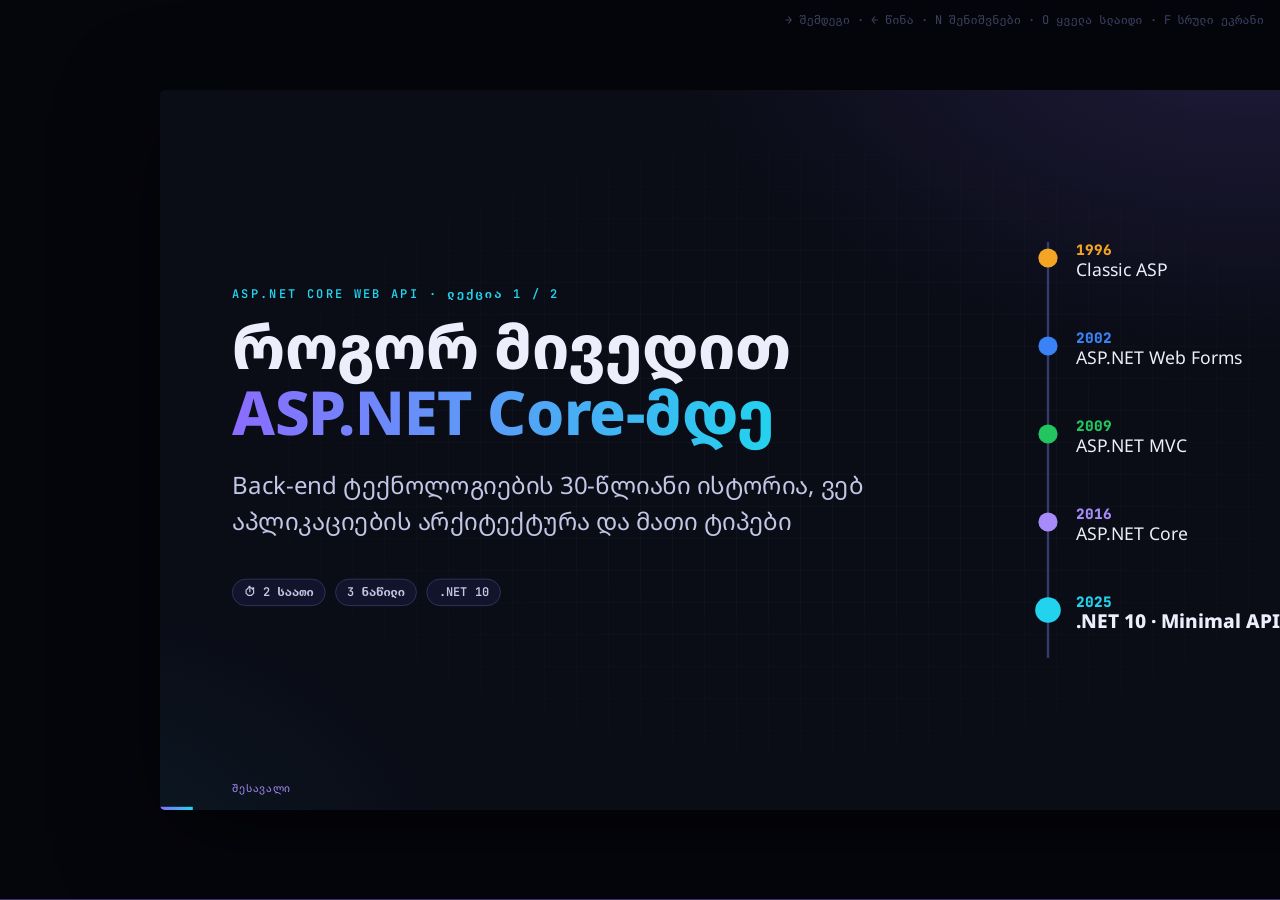
==== index.html @ 4ea64445 "init" ====
<!doctype html>
<html lang="ka"><head><meta charset="utf-8"><meta name="viewport" content="width=device-width,initial-scale=1">
<title>ლექცია 1 — Back-end-ის ისტორია და ვებ არქიტექტურა</title>
<link rel="preconnect" href="https://fonts.googleapis.com"><link rel="preconnect" href="https://fonts.gstatic.com" crossorigin>
<link href="https://fonts.googleapis.com/css2?family=Noto+Sans+Georgian:wght@400;600;700;800&family=JetBrains+Mono:wght@400;600;700;800&display=swap" rel="stylesheet">
<style>:root{
  --bg:#0a0c16; --bg2:#11142a; --bg3:#171b36; --card:#151935; --line:#272c52; --line2:#353b6b;
  --ink:#eceefb; --ink2:#c3c7e6; --muted:#8a90b8;
  --net:#8b6cff; --net2:#512bd4;
  --asp:#f5a524; --wf:#3b82f6; --mvc:#22c55e; --core:#a78bfa; --api:#22d3ee; --red:#f43f5e; --pink:#ec4899; --yel:#facc15;
  --font:"Noto Sans Georgian","FiraGO","BPG Arial","Sylfaen","DejaVu Sans",system-ui,sans-serif;
  --mono:"JetBrains Mono","Cascadia Code","Fira Code",ui-monospace,"DejaVu Sans Mono",monospace;
  --ease:cubic-bezier(.2,.8,.2,1);
}
*{box-sizing:border-box;margin:0;padding:0}
html,body{height:100%;background:#05060c;overflow:hidden}
body{font-family:var(--font);color:var(--ink);-webkit-font-smoothing:antialiased}

/* ---------- stage ---------- */
#stage{position:fixed;inset:0;display:grid;place-items:center}
#deck{position:relative;width:1600px;height:900px;transform:scale(var(--s,1));transform-origin:center;flex:none;
  background:radial-gradient(1200px 700px at 85% -10%,rgba(139,108,255,.16),transparent 60%),
             radial-gradient(900px 600px at -10% 110%,rgba(34,211,238,.08),transparent 60%),var(--bg);
  border-radius:6px;overflow:hidden;box-shadow:0 30px 120px rgba(0,0,0,.6)}
#deck::before{content:"";position:absolute;inset:0;pointer-events:none;
  background-image:linear-gradient(rgba(255,255,255,.025) 1px,transparent 1px),linear-gradient(90deg,rgba(255,255,255,.025) 1px,transparent 1px);
  background-size:40px 40px;mask-image:radial-gradient(ellipse at center,#000 30%,transparent 80%)}

.slide{position:absolute;inset:0;padding:70px 90px 80px;opacity:0;visibility:hidden;
  transform:translateX(40px) scale(.985);transition:opacity .55s var(--ease),transform .65s var(--ease),visibility 0s .6s}
.slide.active{opacity:1;visibility:visible;transform:none;transition:opacity .55s var(--ease),transform .65s var(--ease),visibility 0s}
.slide.past{transform:translateX(-40px) scale(.985)}

/* chrome */
#hud{position:absolute;left:0;right:0;bottom:0;height:56px;display:flex;align-items:center;gap:18px;padding:0 90px;
  color:var(--muted);font-size:15px;z-index:20;pointer-events:none}
#hud .sec{letter-spacing:.06em;text-transform:uppercase;font-size:13px;color:var(--core)}
#hud .num{margin-left:auto;font-family:var(--mono);font-size:14px}
#hud .dots{font-family:var(--mono);font-size:13px;color:var(--line2);letter-spacing:2px}
#hud .dots b{color:var(--api);font-weight:400}
#bar{position:absolute;left:0;bottom:0;height:4px;background:linear-gradient(90deg,var(--net),var(--api));width:0;transition:width .5s var(--ease);z-index:21}
#notes{position:fixed;left:0;right:0;bottom:0;max-height:34vh;overflow:auto;background:rgba(10,12,22,.97);border-top:2px solid var(--net);
  color:var(--ink2);font-size:17px;line-height:1.6;padding:16px 28px;transform:translateY(100%);transition:transform .3s var(--ease);z-index:50}
#notes.open{transform:none}
#notes h6{font-size:12px;letter-spacing:.12em;text-transform:uppercase;color:var(--net);margin-bottom:6px}
#help{position:fixed;right:16px;top:12px;color:#555b85;font:12px var(--mono);z-index:40;opacity:.7}
#overview{position:fixed;inset:0;background:rgba(5,6,12,.96);z-index:60;display:none;overflow:auto;padding:30px;
  grid-template-columns:repeat(auto-fill,minmax(260px,1fr));gap:14px}
#overview.open{display:grid}
#overview button{all:unset;cursor:pointer;background:var(--bg2);border:1px solid var(--line);border-radius:10px;padding:14px;color:var(--ink2);font-size:14px;line-height:1.35;min-height:84px}
#overview button:hover,#overview button.cur{border-color:var(--net);color:#fff}
#overview button small{display:block;color:var(--muted);font:12px var(--mono);margin-bottom:6px}

/* ---------- typography ---------- */
.kicker{font:600 15px var(--mono);letter-spacing:.18em;text-transform:uppercase;color:var(--api);margin-bottom:14px}
h1{font-size:76px;line-height:1.08;font-weight:800;letter-spacing:-.01em}
h2{font-size:50px;line-height:1.15;font-weight:800;margin-bottom:30px}
h3{font-size:28px;font-weight:700;margin-bottom:12px}
p,li{font-size:25px;line-height:1.55;color:var(--ink2)}
.lead{font-size:30px;line-height:1.5;color:var(--ink2);max-width:1250px}
.small{font-size:19px} .tiny{font-size:15px;color:var(--muted)}
.muted{color:var(--muted)}
b,strong{color:var(--ink);font-weight:700}
.grad{background:linear-gradient(90deg,var(--net),var(--api));-webkit-background-clip:text;background-clip:text;color:transparent}
code.i{font-family:var(--mono);font-size:.86em;background:rgba(139,108,255,.14);color:#d8ccff;padding:2px 8px;border-radius:6px}
ul.clean{list-style:none} ul.clean li{position:relative;padding-left:34px;margin:10px 0}
ul.clean li::before{content:"";position:absolute;left:4px;top:.62em;width:12px;height:12px;border-radius:3px;background:var(--net);transform:rotate(45deg)}
.c-asp{color:var(--asp)} .c-wf{color:var(--wf)} .c-mvc{color:var(--mvc)} .c-core{color:var(--core)} .c-api{color:var(--api)} .c-red{color:var(--red)} .c-net{color:var(--net)} .c-yel{color:var(--yel)} .c-pink{color:var(--pink)}

/* ---------- layout ---------- */
.row{display:flex;gap:36px} .col{display:flex;flex-direction:column;gap:18px}
.grid2{display:grid;grid-template-columns:1fr 1fr;gap:36px}
.grid3{display:grid;grid-template-columns:repeat(3,1fr);gap:26px}
.grid4{display:grid;grid-template-columns:repeat(4,1fr);gap:22px}
.center{display:flex;flex-direction:column;justify-content:center;align-items:center;text-align:center;height:100%}
.vcenter{display:flex;flex-direction:column;justify-content:center;height:100%}
.f1{flex:1} .mt{margin-top:28px} .mt2{margin-top:50px} .mb{margin-bottom:24px}
.abs{position:absolute}

.card{background:linear-gradient(180deg,var(--card),rgba(21,25,53,.6));border:1px solid var(--line);border-radius:18px;padding:26px 28px;position:relative}
.card h3{display:flex;align-items:center;gap:12px}
.card p,.card li{font-size:21px}
.card.accent{border-color:color-mix(in srgb,var(--a,var(--net)) 55%,transparent);box-shadow:0 0 0 1px color-mix(in srgb,var(--a,var(--net)) 20%,transparent),0 20px 60px -30px var(--a,var(--net))}
.card .ico{width:46px;height:46px;border-radius:12px;display:grid;place-items:center;font-size:24px;background:color-mix(in srgb,var(--a,var(--net)) 18%,transparent);color:var(--a,var(--net));flex:none}
.pill{display:inline-flex;align-items:center;gap:8px;font:600 15px var(--mono);padding:6px 14px;border-radius:99px;border:1px solid var(--line2);color:var(--ink2);background:var(--bg2)}
.pill.on{border-color:var(--a,var(--net));color:var(--a,var(--net));background:color-mix(in srgb,var(--a,var(--net)) 12%,transparent)}
.tag{font:700 13px var(--mono);letter-spacing:.08em;text-transform:uppercase;padding:4px 10px;border-radius:6px;background:color-mix(in srgb,var(--a,var(--net)) 20%,transparent);color:var(--a,var(--net))}
.good{--a:var(--mvc)} .bad{--a:var(--red)} .warn{--a:var(--asp)}
.pro li::before{background:var(--mvc)!important} .con li::before{background:var(--red)!important}

table.t{width:100%;border-collapse:separate;border-spacing:0;font-size:20px;border:1px solid var(--line);border-radius:14px;overflow:hidden}
table.t th,table.t td{padding:14px 18px;text-align:left;border-bottom:1px solid var(--line);color:var(--ink2);vertical-align:top}
table.t th{background:var(--bg3);color:var(--ink);font-size:17px;letter-spacing:.03em}
table.t tr:last-child td{border-bottom:0}
table.t td:first-child{color:var(--ink);font-weight:700}

/* ---------- code ---------- */
.code{position:relative;background:#0d1024;border:1px solid var(--line);border-radius:14px;padding:20px 0 20px;font:17.5px/1.62 var(--mono);color:#d6dbff;overflow:hidden}
.code .ttl{position:absolute;top:0;right:0;font:12px var(--mono);color:var(--muted);padding:6px 14px;background:var(--bg3);border-bottom-left-radius:10px;letter-spacing:.06em}
.code .ln{display:block;padding:0 24px;white-space:pre;transition:opacity .35s,background .35s}
.code .ln.hl{background:rgba(139,108,255,.14);box-shadow:inset 3px 0 0 var(--net)}
.code .ln.dim{opacity:.28}
.code.big{font-size:20px}
.code.sm{font-size:15.5px;line-height:1.55}
.code.xs{font-size:14px;line-height:1.5}
/* pygments tokens */
.code .k,.code .kd,.code .kn,.code .kr,.code .kc{color:#c792ea}
.code .kt{color:#82aaff}
.code .s,.code .s1,.code .s2,.code .sa,.code .se,.code .si,.code .sd{color:#c3e88d}
.code .c,.code .c1,.code .cm,.code .cp,.code .ch{color:#6b7299;font-style:italic}
.code .m,.code .mi,.code .mf,.code .mh{color:#f78c6c}
.code .nf,.code .fm{color:#82aaff}
.code .nc,.code .nn,.code .nt{color:#ffcb6b}
.code .na{color:#c792ea} .code .nb{color:#89ddff}
.code .o,.code .p{color:#89ddff}
.code .nv,.code .nx{color:#d6dbff}
.code .err{color:inherit;background:none}
.code .gp{color:var(--mvc)} .code .go{color:#9aa0c3}
.code .nd{color:#ffcb6b}
.code .asp-delim{color:#f5a524;font-weight:700;background:rgba(245,165,36,.12)}

/* terminal */
.term{background:#07080f;border:1px solid var(--line);border-radius:14px;overflow:hidden;font:20px/1.7 var(--mono)}
.term .bar{height:36px;background:#141729;display:flex;align-items:center;gap:8px;padding:0 14px}
.term .bar i{width:12px;height:12px;border-radius:50%;background:#ff5f57}.term .bar i:nth-child(2){background:#febc2e}.term .bar i:nth-child(3){background:#28c840}
.term .bar span{margin-left:12px;color:var(--muted);font-size:13px}
.term .body{padding:18px 22px;color:#cfd3f0}
.term .cmd::before{content:"$ ";color:var(--mvc)}
.term .out{color:var(--muted)}
.typing{display:inline-block;overflow:hidden;white-space:nowrap;vertical-align:bottom;width:0;border-right:2px solid transparent}
.shown .typing,.typing.shown{animation:type var(--t,1.4s) steps(var(--n,30)) forwards,caret .8s step-end 3}
@keyframes type{to{width:calc(var(--n,30) * 1ch)}}
@keyframes caret{50%{border-color:var(--api)}}

/* ---------- steps & animations ---------- */
.step{opacity:0;transform:translateY(22px);transition:opacity .5s var(--ease),transform .6s var(--ease),filter .5s}
.step.shown{opacity:1;transform:none}
.step.fade{transform:none}
.step.left{transform:translateX(-40px)} .step.right{transform:translateX(40px)}
.step.zoom{transform:scale(.8)} .step.drop{transform:translateY(-40px)}
.step.left.shown,.step.right.shown,.step.zoom.shown,.step.drop.shown{transform:none}
svg .step{transform:none;transform-box:fill-box}
.trigger{}
.gone-after.shown{} /* hook */
.dim-on.shown{opacity:.25!important}

.in{opacity:0;animation:none}
.active .in{animation:inUp .8s var(--ease) forwards;animation-delay:var(--d,0s)}
.active .in.fade{animation-name:inFade} .active .in.zoom{animation-name:inZoom} .active .in.left{animation-name:inLeft}
@keyframes inUp{from{opacity:0;transform:translateY(26px)}to{opacity:1;transform:none}}
@keyframes inFade{from{opacity:0}to{opacity:1}}
@keyframes inZoom{from{opacity:0;transform:scale(.7)}to{opacity:1;transform:none}}
@keyframes inLeft{from{opacity:0;transform:translateX(-50px)}to{opacity:1;transform:none}}

/* svg drawing */
.draw path,.draw line,.draw polyline,path.draw,line.draw{stroke-dasharray:var(--len,1200);stroke-dashoffset:var(--len,1200);transition:stroke-dashoffset 1.3s var(--ease)}
.shown.draw path,.shown.draw line,.shown.draw polyline,path.draw.shown,line.draw.shown,.active .autodraw path,.active path.autodraw{stroke-dashoffset:0}
.autodraw path,path.autodraw{stroke-dasharray:var(--len,1200);stroke-dashoffset:var(--len,1200);transition:stroke-dashoffset 1.6s var(--ease) var(--d,0s)}
.flow{stroke-dasharray:8 10;animation:flow 1s linear infinite}
@keyframes flow{to{stroke-dashoffset:-36}}
.pulse{animation:pulse 2s ease-in-out infinite}
@keyframes pulse{50%{opacity:.45}}
.float{animation:float 4s ease-in-out infinite}
@keyframes float{50%{transform:translateY(-10px)}}
.spin{animation:spin 8s linear infinite;transform-box:fill-box;transform-origin:center}
@keyframes spin{to{transform:rotate(360deg)}}
.shake.shown{animation:shake .5s 2}
@keyframes shake{25%{transform:translateX(-8px)}75%{transform:translateX(8px)}}

/* svg text */
svg text{font-family:var(--font);fill:var(--ink2)}
svg .mono{font-family:var(--mono)}
svg .box{fill:var(--card);stroke:var(--line2);stroke-width:2}
svg .td{fill:#06070d;font-weight:700} svg .tw{fill:var(--ink)} svg .tm{fill:var(--muted)} svg .ta{fill:var(--api)} svg .tr{fill:var(--red)}
svg .tg{fill:var(--mvc)} svg .to{fill:var(--asp)} svg .tb{fill:var(--wf)} svg .tp{fill:var(--core)} svg .tn{fill:var(--net)} svg .ty{fill:var(--yel)}
svg .b{font-weight:800}
.chain .lc{transition:none}
.chain.shown .lc{animation:lit .5s var(--ease) forwards;animation-delay:calc(var(--i) * .45s)}
@keyframes lit{from{fill:var(--card);stroke:var(--line2)}to{fill:color-mix(in srgb,var(--a,var(--net)) 30%,var(--card));stroke:var(--a,var(--net))}}
.chain .lct{opacity:.35}
.chain.shown .lct{animation:litT .5s forwards;animation-delay:calc(var(--i) * .45s)}
@keyframes litT{to{opacity:1}}
.problem{display:inline-block;background:rgba(244,63,94,.1);border:1px solid rgba(244,63,94,.45);color:#ffc2cd;border-radius:12px;padding:12px 20px;font-size:21px}
.problem::before{content:"⚠";color:var(--red);font-size:22px;margin-right:10px}
.solve{display:inline-block;background:rgba(34,197,94,.1);border:1px solid rgba(34,197,94,.45);color:#c8f7d6;border-radius:12px;padding:12px 20px;font-size:21px}
.solve::before{content:"✓";color:var(--mvc);font-size:22px;font-weight:800;margin-right:10px}
.year{font:800 120px/1 var(--mono);color:transparent;-webkit-text-stroke:2px color-mix(in srgb,var(--a,var(--net)) 60%,transparent);position:absolute;right:80px;top:40px;opacity:.6}

/* section divider */
.divider .big-num{font:800 260px/1 var(--mono);position:absolute;right:70px;bottom:40px;color:transparent;-webkit-text-stroke:2px rgba(139,108,255,.25)}
.divider h1{font-size:92px}

/* quiz */
.qa{display:grid;grid-template-columns:60px 1fr;gap:8px 18px;align-items:start;margin-bottom:30px}
.qa .n{font:800 26px var(--mono);color:var(--net)}
.qa .q{font-size:27px;color:var(--ink)}
.qa .a{grid-column:2;font-size:22px;color:var(--mvc);border-left:3px solid var(--mvc);padding-left:14px}

/* timeline */
.tl{position:relative;height:100%}
.era{border-radius:14px;padding:16px 18px;border:1px solid color-mix(in srgb,var(--a) 50%,transparent);background:color-mix(in srgb,var(--a) 9%,var(--bg2))}
.era .y{font:700 16px var(--mono);color:var(--a)}
.era .n{font-size:22px;font-weight:800;color:var(--ink);margin:4px 0}
.era .d{font-size:16px;color:var(--ink2);line-height:1.4}

.callout{border-left:4px solid var(--a,var(--net));background:color-mix(in srgb,var(--a,var(--net)) 9%,transparent);padding:16px 22px;border-radius:0 12px 12px 0;font-size:22px;color:var(--ink2)}
.callout b{color:var(--a,var(--net))}
.chip{display:inline-block;padding:3px 10px;border-radius:8px;font:600 16px var(--mono);background:var(--bg3);border:1px solid var(--line2);color:var(--ink2);margin:3px}

@media print{
  html,body{overflow:visible;background:#fff}
  #stage{position:static;display:block}#deck{transform:none!important;box-shadow:none}
  #hud,#bar,#help,#notes{display:none}
}

.shown path.draw,.shown line.draw,.shown polyline.draw{stroke-dashoffset:0}

.grid2>*,.grid3>*,.grid4>*{min-width:0}
.cmp{padding:14px 22px!important}.cmp h3{font-size:22px;margin-bottom:4px}.cmp p{font-size:18px}
.active .typing.auto{animation:type var(--t,1.4s) steps(var(--n,30)) forwards,caret .8s step-end 3}

.slide .notes{display:none}</style></head>
<body>
<div id="stage"><div id="deck">
<!-- =========================================================
     ლექცია 1 — ისტორია · არქიტექტურა · ტიპები
     ========================================================= -->

<!-- 1. TITLE -->
<section class="slide" data-section="შესავალი">
  <div class="vcenter" style="max-width:900px">
    <div class="kicker in">ASP.NET Core Web API · ლექცია 1 / 2</div>
    <h1 class="in" style="--d:.15s">როგორ მივედით<br><span class="grad">ASP.NET Core-მდე</span></h1>
    <p class="lead in mt" style="--d:.35s">Back-end ტექნოლოგიების 30-წლიანი ისტორია, ვებ აპლიკაციების არქიტექტურა და მათი ტიპები</p>
    <div class="row mt2 in" style="--d:.55s;gap:12px">
      <span class="pill">⏱ 2 საათი</span><span class="pill">3 ნაწილი</span><span class="pill">.NET 10</span>
    </div>
  </div>
  <div class="abs" style="right:110px;top:150px;width:440px">
    <svg viewBox="0 0 440 600" width="440" height="600">
      <path class="autodraw" style="--d:.4s" d="M60 40 V560" stroke="#353b6b" stroke-width="3" fill="none"/>
      <g class="in" style="--d:.5s"><circle cx="60" cy="60" r="12" fill="#f5a524"/><text x="95" y="56" class="mono to b" font-size="18">1996</text><text x="95" y="82" class="tw" font-size="22">Classic ASP</text></g>
      <g class="in" style="--d:.7s"><circle cx="60" cy="170" r="12" fill="#3b82f6"/><text x="95" y="166" class="mono tb b" font-size="18">2002</text><text x="95" y="192" class="tw" font-size="22">ASP.NET Web Forms</text></g>
      <g class="in" style="--d:.9s"><circle cx="60" cy="280" r="12" fill="#22c55e"/><text x="95" y="276" class="mono tg b" font-size="18">2009</text><text x="95" y="302" class="tw" font-size="22">ASP.NET MVC</text></g>
      <g class="in" style="--d:1.1s"><circle cx="60" cy="390" r="12" fill="#a78bfa"/><text x="95" y="386" class="mono tp b" font-size="18">2016</text><text x="95" y="412" class="tw" font-size="22">ASP.NET Core</text></g>
      <g class="in" style="--d:1.3s"><circle cx="60" cy="500" r="16" fill="#22d3ee" class="pulse"/><text x="95" y="496" class="mono ta b" font-size="18">2025</text><text x="95" y="522" class="tw b" font-size="24">.NET 10 · Minimal API</text></g>
    </svg>
  </div>
  <aside class="notes">მისალმება. დღეს არ ვწერთ კოდს — ვიგებთ <b>რატომ</b> არის ASP.NET Core ისეთი, როგორიც არის. ყოველი ტექნოლოგია წინა ტექნოლოგიის პრობლემის პასუხია — ეს არის დღევანდელი ლექციის მთავარი ძაფი.</aside>
</section>

<!-- 2. AGENDA -->
<section class="slide">
  <div class="kicker">დღის გეგმა</div>
  <h2>120 წუთი — სამი ნაწილი</h2>
  <div style="display:flex;height:84px;border-radius:14px;overflow:hidden;border:1px solid var(--line);--d:.2s" class="in">
    <div style="flex:5;background:#272c52" title="შესავალი"></div>
    <div style="flex:50;background:linear-gradient(90deg,#f5a524,#3b82f6,#22c55e,#a78bfa);display:grid;place-items:center;color:#06070d;font-weight:800;font-size:22px">I · ისტორია · 50 წთ</div>
    <div style="flex:10;background:repeating-linear-gradient(45deg,#1b1f3d 0 10px,#151935 10px 20px);display:grid;place-items:center;color:var(--muted);font-size:17px">☕ 10</div>
    <div style="flex:30;background:#22d3ee;display:grid;place-items:center;color:#06070d;font-weight:800;font-size:22px">II · არქიტექტურა · 30</div>
    <div style="flex:20;background:#ec4899;display:grid;place-items:center;color:#06070d;font-weight:800;font-size:20px">III · ტიპები · 20</div>
    <div style="flex:5;background:#272c52"></div>
  </div>
  <div class="grid3 mt2">
    <div class="card accent step" style="--a:var(--asp)"><h3><span class="ico">⏳</span>ისტორია</h3><p>CGI → Classic ASP → Web Forms → MVC → Web API → ASP.NET Core → Minimal APIs</p></div>
    <div class="card accent step" style="--a:var(--api)"><h3><span class="ico">🏗</span>არქიტექტურა</h3><p>Client–Server, HTTP, ფენები, MPA vs SPA, თანამედროვე API-ცენტრული სისტემა</p></div>
    <div class="card accent step" style="--a:var(--pink)"><h3><span class="ico">🧩</span>აპლიკაციის ტიპები</h3><p>გვერდზე დაფუძნებული, კომპონენტური და Model-View-Controller მოდელები</p></div>
  </div>
  <aside class="notes">ზოლი = ლექციის დროის რეალური განაწილება. შესვენება ისტორიის შემდეგ.</aside>
</section>

<!-- 3. HOOK -->
<section class="slide" data-section="შესავალი">
  <div class="kicker">კითხვა დასაწყისისთვის</div>
  <h2>რა ხდება, როცა მისამართს წერ და <span class="c-api">Enter</span>-ს აჭერ?</h2>
  <svg viewBox="0 0 1420 520" width="1420" height="520">
    <!-- browser -->
    <g class="in" style="--d:.1s">
      <rect x="30" y="70" width="380" height="300" rx="16" class="box"/>
      <rect x="30" y="70" width="380" height="44" rx="16" fill="#1b1f3d"/><rect x="30" y="100" width="380" height="14" fill="#1b1f3d"/>
      <circle cx="56" cy="92" r="6" fill="#ff5f57"/><circle cx="76" cy="92" r="6" fill="#febc2e"/><circle cx="96" cy="92" r="6" fill="#28c840"/>
      <rect x="120" y="80" width="270" height="24" rx="12" fill="#0a0c16"/><text x="136" y="98" class="mono tm" font-size="15">https://shop.ge</text>
      <text x="220" y="400" text-anchor="middle" class="tw b" font-size="24">ბრაუზერი · კლიენტი</text>
    </g>
    <!-- server -->
    <g class="in" style="--d:.25s">
      <rect x="1010" y="70" width="380" height="300" rx="16" class="box"/>
      <g fill="#1b1f3d" stroke="#353b6b"><rect x="1060" y="105" width="280" height="56" rx="8"/><rect x="1060" y="175" width="280" height="56" rx="8"/><rect x="1060" y="245" width="280" height="56" rx="8"/></g>
      <g><circle cx="1085" cy="133" r="6" fill="#22c55e" class="pulse"/><circle cx="1085" cy="203" r="6" fill="#22c55e" class="pulse" style="animation-delay:.4s"/><circle cx="1085" cy="273" r="6" fill="#22c55e" class="pulse" style="animation-delay:.8s"/></g>
      <g stroke="#353b6b" stroke-width="3"><line x1="1110" y1="133" x2="1250" y2="133"/><line x1="1110" y1="203" x2="1250" y2="203"/><line x1="1110" y1="273" x2="1250" y2="273"/></g>
      <text x="1200" y="400" text-anchor="middle" class="tw b" font-size="24">ვებ სერვერი</text>
    </g>
    <!-- internet -->
    <g class="in fade" style="--d:.4s">
      <path d="M410 180 C600 90 820 90 1010 180" stroke="#353b6b" stroke-width="2" fill="none" class="flow"/>
      <path d="M1010 300 C820 390 600 390 410 300" stroke="#353b6b" stroke-width="2" fill="none" class="flow"/>
      <text x="710" y="250" text-anchor="middle" class="tm" font-size="20">🌐 ინტერნეტი</text>
    </g>
    <!-- step1 request -->
    <g class="step fade">
      <g><rect x="-70" y="-20" width="140" height="40" rx="10" fill="#22d3ee"/><text x="0" y="7" text-anchor="middle" class="mono td" font-size="17">GET / HTTP</text>
        <animateMotion dur="1.8s" begin="indefinite" fill="freeze" path="M410 180 C600 90 820 90 1010 180" calcMode="spline" keyTimes="0;1" keySplines=".4 0 .2 1"/></g>
      <text x="710" y="80" text-anchor="middle" class="ta" font-size="19">① მოთხოვნა (Request)</text>
    </g>
    <!-- step2 thinking -->
    <g class="step fade">
      <g class="spin" style="transform-origin:1290px 203px"><circle cx="1290" cy="203" r="26" fill="none" stroke="#f5a524" stroke-width="8" stroke-dasharray="10 7"/></g>
      <text x="1200" y="450" text-anchor="middle" class="to" font-size="19">② კოდი მუშაობს: ლოგიკა, ბაზა, HTML/JSON</text>
    </g>
    <!-- step3 response -->
    <g class="step fade">
      <g><rect x="-80" y="-20" width="160" height="40" rx="10" fill="#22c55e"/><text x="0" y="7" text-anchor="middle" class="mono td" font-size="17">200 OK · HTML</text>
        <animateMotion dur="1.8s" begin="indefinite" fill="freeze" path="M1010 300 C820 390 600 390 410 300" calcMode="spline" keyTimes="0;1" keySplines=".4 0 .2 1"/></g>
      <text x="710" y="420" text-anchor="middle" class="tg" font-size="19">③ პასუხი (Response)</text>
    </g>
    <g class="step fade">
      <rect x="60" y="135" width="200" height="22" rx="6" fill="#8b6cff"/><rect x="60" y="172" width="320" height="12" rx="6" fill="#353b6b"/><rect x="60" y="194" width="280" height="12" rx="6" fill="#353b6b"/>
      <rect x="60" y="225" width="100" height="100" rx="10" fill="#1b1f3d" stroke="#353b6b"/><rect x="170" y="225" width="100" height="100" rx="10" fill="#1b1f3d" stroke="#353b6b"/><rect x="280" y="225" width="100" height="100" rx="10" fill="#1b1f3d" stroke="#353b6b"/>
    </g>
  </svg>
  <div class="callout step" style="--a:var(--net);margin-top:-10px"><b>Back-end</b> — ყველაფერი, რაც ② ნაბიჯზე ხდება. დღეს ვნახავთ, როგორ წერდნენ ამ კოდს 1996 წლიდან დღემდე.</div>
  <aside class="notes">ჰკითხეთ სტუდენტებს: „რა ხდება Enter-ის შემდეგ?“ მოუსმინეთ, შემდეგ გაუშვით ანიმაცია. ხაზი გაუსვით: ბრაუზერი მხოლოდ ტექსტს აგზავნის და იღებს — ყველა „ჭკვიანი“ საქმე სერვერზეა.</aside>
</section>

<!-- 4. DIVIDER: HISTORY -->
<section class="slide divider" data-section="I · ისტორია">
  <div class="vcenter">
    <div class="kicker in">ნაწილი I</div>
    <h1 class="in" style="--d:.1s">ისტორია</h1>
    <p class="lead mt in" style="--d:.3s">ყოველი ახალი ტექნოლოგია ძველის <span class="c-red">პრობლემის</span> <span class="c-mvc">პასუხია</span>.<br>ამ ჯაჭვს გავყვებით 1993 წლიდან 2025-მდე.</p>
    <div class="row mt2 in" style="--d:.5s;gap:14px;align-items:center">
      <span class="problem">პრობლემა</span><span style="font-size:30px;color:var(--muted)">→</span><span class="solve">გადაწყვეტა</span><span style="font-size:30px;color:var(--muted)">→</span><span class="problem">ახალი პრობლემა</span><span style="font-size:30px;color:var(--muted)">→ …</span>
    </div>
  </div>
  <div class="big-num">01</div>
  <aside class="notes">ეს ფორმულა („პრობლემა → გადაწყვეტა → ახალი პრობლემა“) გამოიყენეთ ყოველ სლაიდზე. ყოველი ერის ბოლოს წითელი ბლოკი გვიჩვენებს რატომ დაიბადა შემდეგი.</aside>
</section>

<!-- 5. STATIC WEB -->
<section class="slide" style="--a:var(--muted)">
  <div class="year">1991</div>
  <div class="kicker">ერა 0 · სტატიკური ვები</div>
  <h2>სერვერი = ფაილების თარო</h2>
  <svg viewBox="0 0 1420 470" width="1420" height="470">
    <g class="in" style="--d:.1s">
      <rect x="20" y="40" width="200" height="120" rx="14" class="box"/><text x="120" y="95" text-anchor="middle" font-size="40">👩</text><text x="120" y="140" text-anchor="middle" class="tw" font-size="20">ანა</text>
      <rect x="20" y="280" width="200" height="120" rx="14" class="box"/><text x="120" y="335" text-anchor="middle" font-size="40">👨</text><text x="120" y="380" text-anchor="middle" class="tw" font-size="20">გიორგი</text>
    </g>
    <g class="in" style="--d:.25s">
      <rect x="880" y="30" width="520" height="400" rx="18" class="box"/>
      <text x="1140" y="70" text-anchor="middle" class="tw b" font-size="22">📁 /var/www</text>
      <g class="mono" font-size="20">
        <rect x="920" y="100" width="440" height="56" rx="10" fill="#1b1f3d"/><text x="945" y="136" class="tm">📄 index.html</text>
        <rect x="920" y="170" width="440" height="56" rx="10" fill="#1b1f3d" id="f-about"/><text x="945" y="206" class="tm">📄 about.html</text>
        <rect x="920" y="240" width="440" height="56" rx="10" fill="#1b1f3d"/><text x="945" y="276" class="tm">🖼 logo.gif</text>
        <rect x="920" y="310" width="440" height="56" rx="10" fill="#1b1f3d"/><text x="945" y="346" class="tm">📄 contact.html</text>
      </g>
    </g>
    <g class="step fade">
      <path d="M220 100 C500 100 600 198 920 198" stroke="#22d3ee" stroke-width="3" fill="none" class="flow"/>
      <g><rect x="-100" y="-18" width="200" height="36" rx="9" fill="#22d3ee"/><text x="0" y="6" text-anchor="middle" class="mono td" font-size="16">GET /about.html</text>
        <animateMotion dur="1.4s" begin="indefinite" fill="freeze" path="M220 100 C450 100 550 160 780 160"/></g>
    </g>
    <g class="step fade">
      <rect x="920" y="170" width="440" height="56" rx="10" fill="none" stroke="#22c55e" stroke-width="3"/>
      <path d="M920 198 C600 198 500 100 220 100" stroke="#22c55e" stroke-width="3" fill="none" stroke-dasharray="6 8"/>
      <path d="M920 198 C600 198 500 340 220 340" stroke="#22c55e" stroke-width="3" fill="none" stroke-dasharray="6 8"/>
      <text x="560" y="250" text-anchor="middle" class="tg" font-size="20">იგივე ფაილი — ყველასთვის</text>
    </g>
  </svg>
  <div class="row step" style="gap:20px;align-items:center">
    <span class="problem">როგორ ვაჩვენოთ <b>&nbsp;დინამიკური&nbsp;</b> მონაცემი? — ძიების შედეგი, ბალანსი, „გამარჯობა, ანა“</span>
  </div>
  <aside class="notes">სერვერი უბრალოდ დისკიდან კითხულობს ფაილს და აბრუნებს. ანა და გიორგი ერთსა და იმავეს ხედავენ. სტატიკური საიტი დღესაც არსებობს (CDN, Next.js SSG), მაგრამ ბანკს ან მაღაზიას ასე ვერ ააწყობ.</aside>
</section>

<!-- 6. CGI -->
<section class="slide" style="--a:var(--muted)">
  <div class="year">1993</div>
  <div class="kicker">ერა 1 · CGI — Common Gateway Interface</div>
  <h2>სერვერი უშვებს <span class="c-api">პროგრამას</span> ყოველ მოთხოვნაზე</h2>
  <div class="grid2" style="grid-template-columns:1.25fr 1fr">
    <svg viewBox="0 0 800 470" width="800" height="470">
      <rect x="10" y="150" width="190" height="120" rx="14" class="box"/><text x="105" y="218" text-anchor="middle" class="tw b" font-size="22">ვებ სერვერი</text>
      <g class="step fade">
        <path d="M200 210 C300 210 300 70 400 70" stroke="#22d3ee" stroke-width="2.5" fill="none" class="draw"/>
        <rect x="400" y="35" width="240" height="70" rx="12" fill="#1b1f3d" stroke="#f5a524" stroke-width="2"/>
        <text x="520" y="66" text-anchor="middle" class="mono to" font-size="18">perl app.cgi</text><text x="520" y="91" text-anchor="middle" class="tm" font-size="15">პროცესი #1 · 12 MB</text>
      </g>
      <g class="step fade">
        <path d="M200 210 L400 210" stroke="#22d3ee" stroke-width="2.5" fill="none" class="draw"/>
        <rect x="400" y="175" width="240" height="70" rx="12" fill="#1b1f3d" stroke="#f5a524" stroke-width="2"/>
        <text x="520" y="206" text-anchor="middle" class="mono to" font-size="18">perl app.cgi</text><text x="520" y="231" text-anchor="middle" class="tm" font-size="15">პროცესი #2 · 12 MB</text>
      </g>
      <g class="step fade">
        <path d="M200 210 C300 210 300 350 400 350" stroke="#22d3ee" stroke-width="2.5" fill="none" class="draw"/>
        <rect x="400" y="315" width="240" height="70" rx="12" fill="#1b1f3d" stroke="#f43f5e" stroke-width="2"/>
        <text x="520" y="346" text-anchor="middle" class="mono tr" font-size="18">perl app.cgi</text><text x="520" y="371" text-anchor="middle" class="tm" font-size="15">პროცესი #1000 …</text>
        <rect x="680" y="40" width="60" height="380" rx="10" fill="#1b1f3d" stroke="#353b6b"/>
        <rect x="680" y="420" width="60" height="0" rx="10" fill="#f43f5e">
          <animate attributeName="height" from="0" to="360" dur="1.6s" begin="indefinite" fill="freeze"/>
          <animate attributeName="y" from="420" to="60" dur="1.6s" begin="indefinite" fill="freeze"/>
        </rect>
        <text x="710" y="450" text-anchor="middle" class="tr b" font-size="18">CPU</text>
      </g>
    </svg>
    <div class="col">
      <pre class="code big"><span class="ttl">hello.cgi</span><code><span class="ln"><span class="ch">#!/usr/bin/perl</span></span><span class="ln"><span class="k">print</span><span class="w"> </span><span class="s">"Content-Type: text/html\n\n"</span><span class="p">;</span></span><span class="ln"><span class="k">print</span><span class="w"> </span><span class="s">"&lt;h1&gt;გამარჯობა, $name!&lt;/h1&gt;"</span><span class="p">;</span></span><span class="ln"><span class="w">      </span></span></code></pre>
      <ul class="clean small mt">
        <li>პროგრამა წერს HTML-ს <b>stdout</b>-ში — სერვერი აბრუნებს</li>
        <li>ნებისმიერი ენა: Perl, C, Shell</li>
        <li class="step" data-with><b class="c-red">ყოველი მოთხოვნა = ახალი პროცესი</b></li>
      </ul>
      <div class="problem step">100 მომხმარებელი = 100 პროცესი → სერვერი იხრჩობა</div>
    </div>
  </div>
  <aside class="notes">CGI პირველი გზა იყო დინამიკური გვერდისთვის. პრობლემა: OS-ში პროცესის გაშვება ძვირია (მეხსიერება, ჩატვირთვა). ტრაფიკის ზრდასთან ერთად ეს ვერ მასშტაბირდება.</aside>
</section>

<!-- 7. MICROSOFT PATH -->
<section class="slide" style="--a:var(--asp)">
  <div class="year">1995</div>
  <div class="kicker">Microsoft შემოდის თამაშში</div>
  <h2>IIS + ISAPI → საჭიროა რაღაც <span class="c-asp">მარტივი</span></h2>
  <div class="grid3" style="align-items:stretch">
    <div class="card in" style="--d:.1s"><h3>🐢 CGI</h3><p class="good"><span class="tag">+</span> მარტივი სკრიპტი</p><p class="bad mt"><span class="tag">−</span> ახალი პროცესი ყოველ მოთხოვნაზე — ნელი</p></div>
    <div class="card in" style="--d:.25s"><h3>⚡ ISAPI <span class="tiny">(IIS, 1995)</span></h3><p class="good"><span class="tag">+</span> DLL სერვერის პროცესშივე — სწრაფი</p><p class="bad mt"><span class="tag">−</span> C/C++, ერთი შეცდომა = მთელი სერვერი ვარდება</p></div>
    <div class="card accent step zoom" style="--a:var(--asp)"><h3>✨ Classic ASP <span class="tiny">(1996)</span></h3><p>ISAPI-ს სიჩქარე + სკრიპტის სიმარტივე. <b>asp.dll</b> თვითონ არის ISAPI გაფართოება, რომელიც <b>.asp</b> ფაილებს ასრულებს.</p></div>
  </div>
  <svg viewBox="0 0 1420 130" width="1420" height="130" class="step">
    <path d="M230 10 C230 80 600 60 700 110" stroke="#f5a524" stroke-width="3" fill="none" class="flow"/>
    <path d="M710 10 C710 60 710 80 710 110" stroke="#f5a524" stroke-width="3" fill="none" class="flow"/>
    <text x="760" y="80" class="to" font-size="20">„საუკეთესო ორივე სამყაროდან“</text>
  </svg>
  <aside class="notes">IIS — Internet Information Services, Microsoft-ის ვებ სერვერი. ISAPI სწრაფია, რადგან პროცესს არ ქმნის, მაგრამ C++ ვებ დეველოპერებისთვის რთულია. ASP ორივეს აერთიანებს.</aside>
</section>

<!-- 8. CLASSIC ASP CODE -->
<section class="slide" style="--a:var(--asp)">
  <div class="year">1996</div>
  <div class="kicker c-asp">ერა 2 · Classic ASP (Active Server Pages)</div>
  <h2>HTML და კოდი — <span class="c-asp">ერთ ფაილში</span></h2>
  <div class="grid2" style="grid-template-columns:1.15fr 1fr">
    <pre class="code sm" id="asp1"><span class="ttl">products.asp</span><code><span class="ln"><span class="nt">&lt;html</span><span class="nt">&gt;</span></span><span class="ln"><span class="nt">&lt;body</span><span class="nt">&gt;</span></span><span class="ln"><span class="w">  </span><span class="nt">&lt;h1</span><span class="nt">&gt;</span>პროდუქტები<span class="nt">&lt;/h1&gt;</span></span><span class="ln"><span class="w">  </span><span class="nt"><span class="asp-delim">&lt;%</span></span></span><span class="ln"><span class="w">    </span><span class="k">Set</span><span class="w"> </span><span class="n">conn</span><span class="w"> </span><span class="o">=</span><span class="w"> </span><span class="n">Server</span><span class="p">.</span><span class="n">CreateObject</span><span class="p">(</span><span class="s">"</span><span class="s">ADODB.Connection</span><span class="s">"</span><span class="p">)</span></span><span class="ln"><span class="w">    </span><span class="n">conn</span><span class="p">.</span><span class="n">Open</span><span class="w"> </span><span class="s">"</span><span class="s">DSN=Shop</span><span class="s">"</span></span><span class="ln"><span class="w">    </span><span class="k">Set</span><span class="w"> </span><span class="n">rs</span><span class="w"> </span><span class="o">=</span><span class="w"> </span><span class="n">conn</span><span class="p">.</span><span class="n">Execute</span><span class="p">(</span><span class="s">"</span><span class="s">SELECT * FROM Products</span><span class="s">"</span><span class="p">)</span></span><span class="ln"><span class="w">    </span><span class="k">Do</span><span class="w"> </span><span class="k">While</span><span class="w"> </span><span class="k">Not</span><span class="w"> </span><span class="n">rs</span><span class="p">.</span><span class="n">EOF</span></span><span class="ln"><span class="w">  </span><span class="nt"><span class="asp-delim">%&gt;</span></span></span><span class="ln"><span class="w">    </span><span class="nt">&lt;p</span><span class="nt">&gt;</span><span class="nt"><span class="asp-delim">&lt;%=</span></span><span class="w"> </span><span class="n">rs</span><span class="p">(</span><span class="s">"</span><span class="s">Name</span><span class="s">"</span><span class="p">)</span><span class="w"> </span><span class="nt"><span class="asp-delim">%&gt;</span></span><span class="w"> </span>—<span class="w"> </span><span class="nt"><span class="asp-delim">&lt;%=</span></span><span class="w"> </span><span class="n">rs</span><span class="p">(</span><span class="s">"</span><span class="s">Price</span><span class="s">"</span><span class="p">)</span><span class="w"> </span><span class="nt"><span class="asp-delim">%&gt;</span></span><span class="w"> </span>₾<span class="nt">&lt;/p&gt;</span></span><span class="ln"><span class="w">  </span><span class="nt"><span class="asp-delim">&lt;%</span></span></span><span class="ln"><span class="w">      </span><span class="n">rs</span><span class="p">.</span><span class="n">MoveNext</span></span><span class="ln"><span class="w">    </span><span class="k">Loop</span></span><span class="ln"><span class="w">  </span><span class="nt"><span class="asp-delim">%&gt;</span></span></span><span class="ln"><span class="nt">&lt;/body&gt;</span></span><span class="ln"><span class="nt">&lt;/html&gt;</span></span><span class="ln"><span class="w">    </span></span></code></pre>
    <div class="col">
      <i class="codestep" data-for="asp1" data-lines="1-3,15-16"></i>
      <div class="card step" style="--a:var(--wf)" data-with><h3 class="c-wf">HTML მარკაპი</h3><p>ჩვეულებრივი გვერდი</p></div>
      <i class="codestep" data-for="asp1" data-lines="4-9,11-14"></i>
      <div class="card step" style="--a:var(--asp)" data-with><h3 class="c-asp">&lt;% … %&gt; VBScript</h3><p>ბაზასთან კავშირი, SQL, ციკლი — <b>იმავე ფაილში</b></p></div>
      <i class="codestep" data-for="asp1" data-lines="10"></i>
      <div class="card step" style="--a:var(--mvc)" data-with><h3 class="c-mvc">&lt;%= … %&gt; გამოტანა</h3><p>მნიშვნელობა პირდაპირ HTML-ში ჩაისმება</p></div>
      <p class="small step">IIS-ში <b>asp.dll</b> ყოველ მოთხოვნაზე <b>ინტერპრეტირებს</b> ფაილს ზემოდან ქვემოთ.</p>
    </div>
  </div>
  <aside class="notes">დააკვირდით: SQL, ბიზნეს ლოგიკა და HTML ერთ ფაილშია. პატარა საიტისთვის მოსახერხებელია. PHP-ც (1995) ზუსტად ასე მუშაობდა.</aside>
</section>

<!-- 9. ASP PROBLEMS: SPAGHETTI -->
<section class="slide" style="--a:var(--asp)">
  <div class="kicker c-asp">Classic ASP · პრობლემები</div>
  <h2>🍝 „სპაგეტი კოდი“</h2>
  <div class="grid2" style="grid-template-columns:1fr 1fr">
    <svg viewBox="0 0 680 520" width="680" height="520">
      <rect x="20" y="10" width="640" height="500" rx="16" class="box"/>
      <text x="40" y="45" class="mono tm" font-size="16">checkout.asp · 4 200 ხაზი</text>
      <g fill="none" stroke-width="7" stroke-linecap="round" class="autodraw" style="--d:.2s">
        <path d="M50 80 C200 60 300 200 450 120 S620 300 500 360 S150 300 120 450" stroke="#3b82f6"/>
        <path d="M60 140 C300 100 200 330 380 300 S600 120 620 220 S400 480 200 470" stroke="#f5a524"/>
        <path d="M80 380 C150 200 350 420 420 230 S560 90 610 400 S300 200 90 250" stroke="#ec4899"/>
        <path d="M100 100 C400 260 160 360 330 430 S600 470 600 300" stroke="#22c55e"/>
      </g>
      <g font-size="17" class="in" style="--d:1.4s">
        <rect x="430" y="30" width="16" height="16" fill="#3b82f6"/><text x="452" y="44" class="tm">HTML</text>
        <rect x="560" y="30" width="16" height="16" fill="#f5a524"/><text x="582" y="44" class="tm">SQL</text>
        <rect x="430" y="56" width="16" height="16" fill="#ec4899"/><text x="452" y="70" class="tm">ლოგიკა</text>
        <rect x="560" y="56" width="16" height="16" fill="#22c55e"/><text x="582" y="70" class="tm">JS/CSS</text>
      </g>
    </svg>
    <div class="col">
      <ul class="clean con">
        <li class="step">ყველაფერი ერთად: UI + ლოგიკა + SQL</li>
        <li class="step">ინტერპრეტაცია ყოველ მოთხოვნაზე — ნელი</li>
        <li class="step">VBScript — ტიპები არ არის, შეცდომა მხოლოდ runtime-ში</li>
        <li class="step">ხელახლა გამოყენება და ტესტირება — თითქმის შეუძლებელი</li>
        <li class="step">SQL Injection — სტრინგების წებება ჩვეულებრივი პრაქტიკა იყო</li>
      </ul>
      <div class="problem step mt">საჭიროა: <b>&nbsp;კომპილირებადი, ტიპიზებული, ორგანიზებული&nbsp;</b> პლატფორმა</div>
    </div>
  </div>
  <aside class="notes">„სპაგეტი“ — როცა ერთი ფუნქციის შეცვლა სხვა 10 ადგილს არღვევს. აქ ხაზი გაუსვით ორგანიზების პრობლემას — სწორედ ის, რასაც შემდეგ MVC და დღეს Vertical Slice არქიტექტურა წყვეტს.</aside>
</section>

<!-- 10. .NET 2002 -->
<section class="slide" style="--a:var(--net)">
  <div class="year">2002</div>
  <div class="kicker c-net">ერა 3 · .NET Framework 1.0 + ASP.NET</div>
  <h2>რევოლუცია: კოდი <span class="c-net">კომპილირდება</span></h2>
  <svg viewBox="0 0 1420 300" width="1420" height="300">
    <g class="in" style="--d:.1s"><rect x="10" y="80" width="220" height="110" rx="14" class="box"/><text x="120" y="130" text-anchor="middle" class="tw b" font-size="26">C# / VB.NET</text><text x="120" y="162" text-anchor="middle" class="tm" font-size="16">.cs · .vb</text></g>
    <g class="step fade"><path d="M230 135 H330" stroke="#8b6cff" stroke-width="3" class="draw"/><rect x="330" y="80" width="220" height="110" rx="14" class="box"/><text x="440" y="130" text-anchor="middle" class="tw b" font-size="24">კომპილატორი</text><text x="440" y="162" text-anchor="middle" class="tm mono" font-size="16">csc.exe</text></g>
    <g class="step fade"><path d="M550 135 H650" stroke="#8b6cff" stroke-width="3" class="draw"/><rect x="650" y="80" width="220" height="110" rx="14" fill="#2a2057" stroke="#8b6cff" stroke-width="2"/><text x="760" y="130" text-anchor="middle" class="tw b" font-size="24">IL კოდი</text><text x="760" y="162" text-anchor="middle" class="tm mono" font-size="16">.dll (Assembly)</text></g>
    <g class="step fade"><path d="M870 135 H970" stroke="#8b6cff" stroke-width="3" class="draw"/><rect x="970" y="60" width="240" height="150" rx="14" fill="#1b1f3d" stroke="#22d3ee" stroke-width="2"/><text x="1090" y="118" text-anchor="middle" class="ta b" font-size="28">CLR</text><text x="1090" y="150" text-anchor="middle" class="tm" font-size="16">JIT · GC · ტიპების</text><text x="1090" y="172" text-anchor="middle" class="tm" font-size="16">უსაფრთხოება</text></g>
    <g class="step fade"><path d="M1210 135 H1290" stroke="#22c55e" stroke-width="3" class="draw"/><text x="1350" y="125" text-anchor="middle" font-size="40">⚙️</text><text x="1350" y="170" text-anchor="middle" class="tg" font-size="16">მანქანური კოდი</text></g>
  </svg>
  <div class="grid4">
    <div class="card step" style="--a:var(--net)"><h3>🔒 ტიპები</h3><p>შეცდომა კომპილაციისას, არა მომხმარებელთან</p></div>
    <div class="card step" style="--a:var(--net)" data-with><h3>⚡ სიჩქარე</h3><p>კომპილირებული კოდი ბევრად სწრაფია ინტერპრეტაციაზე</p></div>
    <div class="card step" style="--a:var(--net)" data-with><h3>📚 BCL</h3><p>უზარმაზარი სტანდარტული ბიბლიოთეკა</p></div>
    <div class="card step" style="--a:var(--net)" data-with><h3>♻️ GC</h3><p>მეხსიერებას ავტომატურად ასუფთავებს</p></div>
  </div>
  <aside class="notes">2002 წლის თებერვალი: .NET Framework 1.0, C# 1.0 და ASP.NET 1.0. IL (Intermediate Language) — პლატფორმა-დამოუკიდებელი ბაიტკოდი; CLR-ის JIT მას მანქანურ კოდად აქცევს. ეს მოდელი დღესაც ასეა .NET 10-ში.</aside>
</section>

<!-- 11. WEB FORMS IDEA -->
<section class="slide" style="--a:var(--wf)">
  <div class="year">2002</div>
  <div class="kicker c-wf">ASP.NET Web Forms · იდეა</div>
  <h2>„ვები ისე, როგორც <span class="c-wf">Windows პროგრამა</span>“</h2>
  <div class="grid2" style="grid-template-columns:1fr 1.1fr">
    <div class="col">
      <svg viewBox="0 0 620 300" width="620" height="300">
        <g class="in"><rect x="10" y="20" width="180" height="260" rx="10" class="box"/><text x="100" y="52" text-anchor="middle" class="tw b" font-size="18">🧰 Toolbox</text>
          <g font-size="16" class="mono"><rect x="25" y="70" width="150" height="34" rx="6" fill="#1b1f3d"/><text x="40" y="93" class="tm">Button</text><rect x="25" y="114" width="150" height="34" rx="6" fill="#1b1f3d"/><text x="40" y="137" class="tm">TextBox</text><rect x="25" y="158" width="150" height="34" rx="6" fill="#1b1f3d"/><text x="40" y="181" class="tm">GridView</text><rect x="25" y="202" width="150" height="34" rx="6" fill="#1b1f3d"/><text x="40" y="225" class="tm">Calendar</text></g></g>
        <g class="in" style="--d:.2s"><rect x="250" y="20" width="360" height="260" rx="10" class="box"/><rect x="250" y="20" width="360" height="34" rx="10" fill="#1e3a8a"/><text x="270" y="44" class="tw" font-size="15">Default.aspx [Design]</text>
          <rect x="290" y="90" width="280" height="40" rx="6" fill="#0a0c16" stroke="#353b6b"/></g>
        <g class="step fade"><g><rect x="-60" y="-20" width="120" height="40" rx="8" fill="#3b82f6"/><text x="0" y="7" text-anchor="middle" class="td" font-size="17">მისალმება</text>
          <animateMotion dur="1.2s" begin="indefinite" fill="freeze" path="M100 87 C200 40 300 260 360 190"/></g></g>
        <g class="step fade"><text x="430" y="250" text-anchor="middle" class="tb" font-size="18">ორჯერ დააწკაპე → Click ივენთი</text></g>
      </svg>
      <div class="callout" style="--a:var(--wf)">მიზანი: <b>მილიონობით VB6/WinForms დეველოპერი</b> გადმოვიდეს ვებზე ისე, რომ HTML და HTTP არ ისწავლოს.</div>
    </div>
    <div class="col">
      <pre class="code sm"><span class="ttl">Default.aspx</span><code><span class="ln"><span class="nt">&lt;asp:TextBox</span><span class="w"> </span><span class="na">ID=</span><span class="s">"NameBox"</span><span class="w"> </span><span class="na">runat=</span><span class="s">"server"</span><span class="w"> </span><span class="nt">/&gt;</span></span><span class="ln"><span class="nt">&lt;asp:Button</span><span class="w"> </span><span class="na">ID=</span><span class="s">"HelloBtn"</span><span class="w"> </span><span class="na">runat=</span><span class="s">"server"</span></span><span class="ln"><span class="w">            </span><span class="na">Text=</span><span class="s">"მისალმება"</span><span class="w"> </span><span class="na">OnClick=</span><span class="s">"HelloBtn_Click"</span><span class="w"> </span><span class="nt">/&gt;</span></span><span class="ln"><span class="nt">&lt;asp:Label</span><span class="w"> </span><span class="na">ID=</span><span class="s">"Result"</span><span class="w"> </span><span class="na">runat=</span><span class="s">"server"</span><span class="w"> </span><span class="nt">/&gt;</span></span><span class="ln"><span class="w">      </span></span></code></pre>
      <pre class="code sm"><span class="ttl">Default.aspx.cs (code-behind)</span><code><span class="ln"><span class="k">protected</span><span class="w"> </span><span class="k">void</span><span class="w"> </span><span class="nf">HelloBtn_Click</span><span class="p">(</span><span class="kt">object</span><span class="w"> </span><span class="n">sender</span><span class="p">,</span><span class="w"> </span><span class="n">EventArgs</span><span class="w"> </span><span class="n">e</span><span class="p">)</span></span><span class="ln"><span class="p">{</span></span><span class="ln"><span class="w">    </span><span class="n">Result</span><span class="p">.</span><span class="n">Text</span><span class="w"> </span><span class="o">=</span><span class="w"> </span><span class="s">"გამარჯობა, "</span><span class="w"> </span><span class="o">+</span><span class="w"> </span><span class="n">NameBox</span><span class="p">.</span><span class="n">Text</span><span class="p">;</span></span><span class="ln"><span class="p">}</span></span><span class="ln"><span class="w">      </span></span></code></pre>
      <div class="solve step">კოდი გამოყოფილია მარკაპისგან (code-behind), C#, კომპილაცია, მზა კონტროლები</div>
    </div>
  </div>
  <aside class="notes">Web Forms — event-driven მოდელი: ღილაკი, Click ივენთი, ჰენდლერი. დეველოპერისთვის ვები „დესკტოპად“ იქცა. ეს იმ დროისთვის უზარმაზარი წარმატება იყო — Web Forms დღესაც მუშაობს ბევრ ძველ კორპორატიულ სისტემაში.</aside>
</section>

<!-- 12. POSTBACK & VIEWSTATE -->
<section class="slide" style="--a:var(--wf)">
  <div class="kicker c-wf">Web Forms · კაპოტის ქვეშ</div>
  <h2>Postback, ViewState და Page Lifecycle</h2>
  <svg viewBox="0 0 1420 330" width="1420" height="330">
    <g class="in"><rect x="10" y="40" width="260" height="200" rx="14" class="box"/><text x="140" y="80" text-anchor="middle" class="tw b" font-size="20">ბრაუზერი</text>
      <rect x="40" y="105" width="200" height="34" rx="6" fill="#0a0c16" stroke="#353b6b"/><text x="55" y="128" class="tm" font-size="15">ანა</text><rect x="40" y="152" width="120" height="34" rx="6" fill="#3b82f6"/><text x="100" y="175" text-anchor="middle" class="td" font-size="15">მისალმება</text>
      <rect x="40" y="198" width="200" height="22" rx="4" fill="#1b1f3d"/><text x="48" y="214" class="mono tm" font-size="11">__VIEWSTATE=/wEPDwUK…</text></g>
    <g class="step fade">
      <g><rect x="-95" y="-18" width="190" height="36" rx="8" fill="#3b82f6"/><text x="0" y="6" text-anchor="middle" class="mono td" font-size="14">POST + __VIEWSTATE</text>
      <animateMotion dur="1.3s" begin="indefinite" fill="freeze" path="M200 120 L520 120"/><animate attributeName="opacity" values="1;1;0" keyTimes="0;.7;1" dur="1.3s" begin="indefinite" fill="freeze"/></g>
    </g>
    <g class="step chain" style="--a:var(--wf)">
      <g font-size="17">
        <rect x="380" y="40" width="1030" height="200" rx="14" fill="none" stroke="#353b6b" stroke-dasharray="6 6"/>
        <text x="400" y="70" class="tm" font-size="16">სერვერი თავიდან აწყობს მთელ გვერდს:</text>
        <rect class="lc" style="--i:0" x="400" y="95" width="130" height="62" rx="10" fill="#151935" stroke="#353b6b" stroke-width="2"/><text class="lct" style="--i:0" x="465" y="132" text-anchor="middle" fill="#eceefb">Init</text>
        <rect class="lc" style="--i:1" x="545" y="95" width="160" height="62" rx="10" fill="#151935" stroke="#353b6b" stroke-width="2"/><text class="lct" style="--i:1" x="625" y="122" text-anchor="middle" fill="#eceefb">Load</text><text class="lct" style="--i:1" x="625" y="144" text-anchor="middle" fill="#eceefb" font-size="13">ViewState</text>
        <rect class="lc" style="--i:2" x="720" y="95" width="130" height="62" rx="10" fill="#151935" stroke="#353b6b" stroke-width="2"/><text class="lct" style="--i:2" x="785" y="132" text-anchor="middle" fill="#eceefb">Load</text>
        <rect class="lc" style="--i:3" x="865" y="95" width="160" height="62" rx="10" fill="#151935" stroke="#353b6b" stroke-width="2"/><text class="lct" style="--i:3" x="945" y="122" text-anchor="middle" fill="#eceefb">Click</text><text class="lct" style="--i:3" x="945" y="144" text-anchor="middle" fill="#eceefb" font-size="13">შენი ჰენდლერი</text>
        <rect class="lc" style="--i:4" x="1040" y="95" width="160" height="62" rx="10" fill="#151935" stroke="#353b6b" stroke-width="2"/><text class="lct" style="--i:4" x="1120" y="132" text-anchor="middle" fill="#eceefb">PreRender</text>
        <rect class="lc" style="--i:5" x="1215" y="95" width="175" height="62" rx="10" fill="#151935" stroke="#353b6b" stroke-width="2"/><text class="lct" style="--i:5" x="1302" y="122" text-anchor="middle" fill="#eceefb">SaveViewState</text><text class="lct" style="--i:5" x="1302" y="144" text-anchor="middle" fill="#eceefb" font-size="13">+ Render</text>
        <text x="895" y="210" text-anchor="middle" class="tm" font-size="16">… და კიდევ ათამდე ეტაპი</text>
      </g>
    </g>
    <g class="step fade">
      <path d="M1300 240 C1300 310 300 310 160 245" stroke="#22c55e" stroke-width="3" fill="none" stroke-dasharray="6 8"/>
      <text x="740" y="320" text-anchor="middle" class="tg" font-size="18">მთელი გვერდი + უფრო დიდი __VIEWSTATE ბრუნდება უკან</text>
    </g>
  </svg>
  <div class="grid2 step">
    <div class="callout" style="--a:var(--wf)"><b>Postback</b> — ფორმა იგზავნება <i>იმავე</i> გვერდზე; ყოველ კლიკზე სრული ციკლი.</div>
    <div class="callout" style="--a:var(--wf)"><b>ViewState</b> — კონტროლების მდგომარეობა, დაშიფრული და ჩამალულ ველში ჩადებული. HTTP stateless-ია — ეს „ხელოვნური მეხსიერებაა“.</div>
  </div>
  <aside class="notes">HTTP-ს არ ახსოვს წინა მოთხოვნა. Web Forms ამას „მალავს“: ყველა კონტროლის მდგომარეობა იწერება __VIEWSTATE-ში, მიდის ბრაუზერში და ბრუნდება ყოველ POST-ზე. მოსახერხებელია, მაგრამ ძვირი.</aside>
</section>

<!-- 13. WEB FORMS PROBLEMS -->
<section class="slide" style="--a:var(--wf)">
  <div class="kicker c-wf">Web Forms · პრობლემები</div>
  <h2>აბსტრაქცია, რომელიც „ჟონავს“</h2>
  <div class="grid2" style="grid-template-columns:1fr 1.1fr">
    <div class="col">
      <div class="card"><h3 class="small">გვერდის ზომა (ილუსტრაცია)</h3>
        <svg viewBox="0 0 560 240" width="560" height="240" class="step">
          <g font-size="16">
            <text x="0" y="45" class="tm">HTML</text><rect x="110" y="25" width="0" height="30" rx="6" fill="#3b82f6"><animate attributeName="width" to="120" dur=".8s" begin="indefinite" fill="freeze"/></rect>
            <text x="0" y="105" class="tm">ViewState</text><rect x="110" y="85" width="0" height="30" rx="6" fill="#f43f5e"><animate attributeName="width" to="420" dur="1.6s" begin="indefinite" fill="freeze"/></rect>
            <text x="0" y="165" class="tm">JS (auto)</text><rect x="110" y="145" width="0" height="30" rx="6" fill="#f5a524"><animate attributeName="width" to="180" dur="1.1s" begin="indefinite" fill="freeze"/></rect>
            <text x="110" y="215" class="tm" font-size="14">GridView 1000 ჩანაწერით → ViewState = მეგაბაიტები</text>
          </g>
        </svg>
      </div>
      <pre class="code xs"><span class="ttl">დაგენერირებული HTML</span><code><span class="ln"><span class="p">&lt;</span><span class="nt">input</span> <span class="na">name</span><span class="o">=</span><span class="s">"ctl00$MainContent$NameBox"</span></span><span class="ln">       <span class="na">id</span><span class="o">=</span><span class="s">"ctl00_MainContent_NameBox"</span> <span class="na">type</span><span class="o">=</span><span class="s">"text"</span> <span class="p">/</span><span class="p">&gt;</span></span></code></pre>
    </div>
    <ul class="clean con">
      <li class="step"><b>მძიმე ViewState</b> — ნელი ტრაფიკი, განსაკუთრებით მობილურზე</li>
      <li class="step"><b>HTML-ზე კონტროლი არ გაქვს</b> — id-ები და მარკაპი გენერირდება</li>
      <li class="step"><b>ტესტირება რთულია</b> — ლოგიკა გვერდთან და მის ციკლთანაა მიბმული</li>
      <li class="step"><b>რთული სასიცოცხლო ციკლი</b> — „რატომ არ ჩაიტვირთა?“ — მოვლენების რიგი</li>
      <li class="step"><b>HTTP-ს მალავს</b> — დეველოპერმა არ იცის რა ხდება რეალურად</li>
      <li class="step"><b>მხოლოდ Windows + IIS</b></li>
    </ul>
  </div>
  <div class="problem step mt">დეველოპერებს სურთ: <b>&nbsp;HTML-ისა და HTTP-ის სრული კონტროლი + ტესტირებადი კოდი</b></div>
  <aside class="notes">„Leaky abstraction“ — აბსტრაქცია, რომელიც ყველაფერს ვერ მალავს და ბოლოს მაინც უნდა იცოდე რა ხდება ქვეშ. Web Forms ცდილობდა HTTP დაემალა, მაგრამ რეალურ პროექტებში ეს ხელს უშლიდა.</aside>
</section>

<!-- 14. WORLD CHANGES -->
<section class="slide">
  <div class="kicker">2004 — 2008 · სამყარო იცვლება</div>
  <h2>ვებ 2.0: ახალი მოთხოვნები</h2>
  <svg viewBox="0 0 1420 330" width="1420" height="330">
    <line x1="40" y1="170" x2="1380" y2="170" stroke="#353b6b" stroke-width="3"/>
    <g class="step zoom" style="transform-origin:140px 170px"><circle cx="140" cy="170" r="14" fill="#ec4899"/><text x="140" y="130" text-anchor="middle" class="mono tm" font-size="18">2004</text><text x="140" y="225" text-anchor="middle" class="tw b" font-size="22">Ruby on Rails</text><text x="140" y="252" text-anchor="middle" class="tm" font-size="16">MVC + კონვენციები</text></g>
    <g class="step zoom"><circle cx="400" cy="170" r="14" fill="#facc15"/><text x="400" y="130" text-anchor="middle" class="mono tm" font-size="18">2005</text><text x="400" y="225" text-anchor="middle" class="tw b" font-size="22">AJAX · Web 2.0</text><text x="400" y="252" text-anchor="middle" class="tm" font-size="16">Gmail, Google Maps</text></g>
    <g class="step zoom"><circle cx="660" cy="170" r="14" fill="#3b82f6"/><text x="660" y="130" text-anchor="middle" class="mono tm" font-size="18">2006</text><text x="660" y="225" text-anchor="middle" class="tw b" font-size="22">jQuery</text><text x="660" y="252" text-anchor="middle" class="tm" font-size="16">JS — სუფთა HTML-ზე</text></g>
    <g class="step zoom"><circle cx="920" cy="170" r="14" fill="#eceefb"/><text x="920" y="130" text-anchor="middle" class="mono tm" font-size="18">2007</text><text x="920" y="225" text-anchor="middle" class="tw b" font-size="22">iPhone</text><text x="920" y="252" text-anchor="middle" class="tm" font-size="16">მობილური ვები</text></g>
    <g class="step zoom"><circle cx="1220" cy="170" r="22" fill="#22c55e" class="pulse"/><text x="1220" y="125" text-anchor="middle" class="mono tg b" font-size="20">2009 მარტი</text><text x="1220" y="230" text-anchor="middle" class="tg b" font-size="26">ASP.NET MVC 1.0</text><text x="1220" y="260" text-anchor="middle" class="tm" font-size="16">Microsoft-ის პასუხი</text></g>
  </svg>
  <div class="grid3">
    <div class="card step"><h3>🧪 TDD</h3><p>ტესტებით განვითარება პოპულარდება — საჭიროა ტესტირებადი არქიტექტურა</p></div>
    <div class="card step" data-with><h3>🔗 REST</h3><p>„სუფთა“ URL-ები: <code class="i">/products/5</code> ნაცვლად <code class="i">Product.aspx?id=5</code></p></div>
    <div class="card step" data-with><h3>🎨 სუფთა HTML</h3><p>CSS/JS დეველოპერებს სჭირდებათ მარკაპის სრული კონტროლი</p></div>
  </div>
  <aside class="notes">Rails-მა აჩვენა, რომ MVC + კონვენციები ვებზე მშვენივრად მუშაობს. AJAX-მა და jQuery-მ მოითხოვა სუფთა, პროგნოზირებადი HTML. Web Forms ამას ვერ აძლევდა — Microsoft-მა პარალელური ფრეიმვორკი შექმნა.</aside>
</section>

<!-- 15. MVC FLOW -->
<section class="slide" style="--a:var(--mvc)">
  <div class="year">2009</div>
  <div class="kicker c-mvc">ერა 4 · ASP.NET MVC</div>
  <h2>მოთხოვნის გზა MVC-ში</h2>
  <svg viewBox="0 0 1420 470" width="1420" height="470">
    <g class="in"><rect x="10" y="190" width="230" height="90" rx="14" class="box"/><text x="125" y="228" text-anchor="middle" class="tw b" font-size="20">ბრაუზერი</text><text x="125" y="258" text-anchor="middle" class="mono ta" font-size="15">/products/details/5</text></g>
    <g class="step fade"><path d="M240 235 H330" stroke="#22d3ee" stroke-width="3" class="draw"/>
      <rect x="330" y="185" width="200" height="100" rx="14" fill="#1b1f3d" stroke="#facc15" stroke-width="2"/><text x="430" y="225" text-anchor="middle" class="ty b" font-size="22">Routing</text><text x="430" y="255" text-anchor="middle" class="mono tm" font-size="11.5">{controller}/{action}/{id}</text></g>
    <g class="step fade"><path d="M530 235 H620" stroke="#facc15" stroke-width="3" class="draw"/>
      <rect x="620" y="170" width="260" height="130" rx="14" fill="#123321" stroke="#22c55e" stroke-width="3"/><text x="750" y="215" text-anchor="middle" class="tg b" font-size="24">Controller</text><text x="750" y="248" text-anchor="middle" class="mono tw" font-size="16">ProductsController</text><text x="750" y="272" text-anchor="middle" class="mono tm" font-size="15">.Details(5)</text></g>
    <g class="step fade"><path d="M750 170 V95" stroke="#22c55e" stroke-width="3" class="draw"/>
      <rect x="640" y="10" width="220" height="85" rx="14" fill="#1b1f3d" stroke="#a78bfa" stroke-width="2"/><text x="750" y="48" text-anchor="middle" class="tp b" font-size="22">Model</text><text x="750" y="76" text-anchor="middle" class="tm" font-size="15">Product { Id=5, … }</text>
      <circle r="7" fill="#a78bfa"><animateMotion dur="1.4s" begin="indefinite" fill="freeze" path="M750 165 V100 V165"/></circle></g>
    <g class="step fade"><path d="M880 235 H970" stroke="#22c55e" stroke-width="3" class="draw"/>
      <rect x="970" y="185" width="200" height="100" rx="14" fill="#1b1f3d" stroke="#3b82f6" stroke-width="2"/><text x="1070" y="225" text-anchor="middle" class="tb b" font-size="22">View</text><text x="1070" y="255" text-anchor="middle" class="mono tm" font-size="14">Details.cshtml</text></g>
    <g class="step fade"><path d="M1170 235 H1240" stroke="#3b82f6" stroke-width="3" class="draw"/>
      <rect x="1240" y="185" width="170" height="100" rx="14" fill="#123321" stroke="#22c55e" stroke-width="2"/><text x="1325" y="242" text-anchor="middle" class="tg b" font-size="22">HTML</text>
      <path d="M1325 285 C1325 420 125 420 125 285" stroke="#22c55e" stroke-width="2.5" fill="none" stroke-dasharray="6 8"/>
      <g><rect x="-50" y="-16" width="100" height="32" rx="8" fill="#22c55e"/><text x="0" y="6" text-anchor="middle" class="td mono" font-size="14">200 OK</text>
        <animateMotion dur="1.8s" begin="indefinite" fill="freeze" path="M1325 285 C1325 420 125 420 125 285"/></g></g>
  </svg>
  <div class="grid3">
    <div class="card step"><h3 class="c-mvc">✓ HTML სრულად შენია</h3></div>
    <div class="card step" data-with><h3 class="c-mvc">✓ ViewState არ არის</h3></div>
    <div class="card step" data-with><h3 class="c-mvc">✓ Controller ტესტირებადია</h3></div>
  </div>
  <aside class="notes">URL აღარ არის ფაილი! Routing URL-ს უსადაგებს კლასს და მეთოდს. Controller იღებს მონაცემს Model-იდან და გადასცემს View-ს. 2009 — MVC 1.0, ღია კოდით. 2011 — MVC 3 და Razor სინტაქსი.</aside>
</section>

<!-- 16. MVC CODE -->
<section class="slide" style="--a:var(--mvc)">
  <div class="kicker c-mvc">ASP.NET MVC · კოდი</div>
  <h2>Controller + Razor View <span class="tiny">(MVC 3, 2011)</span></h2>
  <div class="grid2">
    <div class="col">
      <pre class="code sm" id="mvc1"><span class="ttl">Controllers/ProductsController.cs</span><code><span class="ln"><span class="k">public</span><span class="w"> </span><span class="k">class</span><span class="w"> </span><span class="nc">ProductsController</span><span class="w"> </span><span class="p">:</span><span class="w"> </span><span class="n">Controller</span></span><span class="ln"><span class="p">{</span></span><span class="ln"><span class="w">    </span><span class="k">private</span><span class="w"> </span><span class="k">readonly</span><span class="w"> </span><span class="n">ProductRepository</span><span class="w"> </span><span class="n">_repo</span><span class="w"> </span><span class="o">=</span><span class="w"> </span><span class="k">new</span><span class="p">(</span><span class="p">)</span><span class="p">;</span></span><span class="ln"> </span><span class="ln"><span class="w">    </span><span class="c1">// GET /products/details/5</span></span><span class="ln"><span class="w">    </span><span class="k">public</span><span class="w"> </span><span class="n">ActionResult</span><span class="w"> </span><span class="nf">Details</span><span class="p">(</span><span class="kt">int</span><span class="w"> </span><span class="n">id</span><span class="p">)</span></span><span class="ln"><span class="w">    </span><span class="p">{</span></span><span class="ln"><span class="w">        </span><span class="kt">var</span><span class="w"> </span><span class="n">product</span><span class="w"> </span><span class="o">=</span><span class="w"> </span><span class="n">_repo</span><span class="p">.</span><span class="n">Find</span><span class="p">(</span><span class="n">id</span><span class="p">)</span><span class="p">;</span></span><span class="ln"><span class="w">        </span><span class="k">if</span><span class="w"> </span><span class="p">(</span><span class="n">product</span><span class="w"> </span><span class="o">==</span><span class="w"> </span><span class="k">null</span><span class="p">)</span><span class="w"> </span><span class="k">return</span><span class="w"> </span><span class="n">HttpNotFound</span><span class="p">(</span><span class="p">)</span><span class="p">;</span></span><span class="ln"><span class="w">        </span><span class="k">return</span><span class="w"> </span><span class="nf">View</span><span class="p">(</span><span class="n">product</span><span class="p">)</span><span class="p">;</span></span><span class="ln"><span class="w">    </span><span class="p">}</span></span><span class="ln"><span class="p">}</span></span><span class="ln"><span class="w">      </span></span></code></pre>
      <i class="codestep" data-for="mvc1" data-lines="1"></i>
      <i class="codestep" data-for="mvc1" data-lines="5-6"></i>
      <i class="codestep" data-for="mvc1" data-lines="8-10"></i>
    </div>
    <div class="col">
      <pre class="code sm" id="mvc2"><span class="ttl">Views/Products/Details.cshtml</span><code><span class="ln">@model Product</span><span class="ln"> </span><span class="ln"><span class="p">&lt;</span><span class="nt">h1</span><span class="p">&gt;</span>@Model.Name<span class="p">&lt;</span><span class="p">/</span><span class="nt">h1</span><span class="p">&gt;</span></span><span class="ln"><span class="p">&lt;</span><span class="nt">p</span><span class="p">&gt;</span>ფასი: @Model.Price ₾<span class="p">&lt;</span><span class="p">/</span><span class="nt">p</span><span class="p">&gt;</span></span><span class="ln"> </span><span class="ln">@if (Model.InStock)</span><span class="ln">{</span><span class="ln">    <span class="p">&lt;</span><span class="nt">button</span><span class="p">&gt;</span>კალათაში დამატება<span class="p">&lt;</span><span class="p">/</span><span class="nt">button</span><span class="p">&gt;</span></span><span class="ln">}</span></code></pre>
      <i class="codestep" data-for="mvc2" data-lines="1-4"></i>
      <i class="codestep" data-for="mvc2" data-lines="6-9"></i>
      <div class="callout step" style="--a:var(--mvc)"><b>Razor</b> — <code class="i">@</code> სიმბოლოთი C# პირდაპირ HTML-ში. Classic ASP-ის <code class="i">&lt;% %&gt;</code>-ის სუფთა მემკვიდრე, მაგრამ <b>ლოგიკა Controller-შია</b>.</div>
    </div>
  </div>
  <aside class="notes">ნაბიჯ-ნაბიჯ: კლასი Controller-დან მემკვიდრეობს; მეთოდი = Action; Action აბრუნებს View-ს მოდელით. View-ში მხოლოდ გამოტანის ლოგიკაა. შეადარეთ products.asp-ს — იგივე ამოცანა, მაგრამ დაყოფილი პასუხისმგებლობებით.</aside>
</section>

<!-- 17. WEB API -->
<section class="slide" style="--a:var(--api)">
  <div class="year">2012</div>
  <div class="kicker c-api">ერა 5 · ASP.NET Web API</div>
  <h2>ერთი სერვერი — <span class="c-api">ბევრი კლიენტი</span></h2>
  <div class="grid2" style="grid-template-columns:1.2fr 1fr">
    <svg viewBox="0 0 780 500" width="780" height="500">
      <g class="in"><rect x="470" y="180" width="290" height="140" rx="16" fill="#0e2a33" stroke="#22d3ee" stroke-width="3"/><text x="615" y="240" text-anchor="middle" class="ta b" font-size="26">Web API</text><text x="615" y="275" text-anchor="middle" class="tm mono" font-size="16">/api/products</text></g>
      <g class="step fade"><rect x="10" y="20" width="240" height="80" rx="14" class="box"/><text x="130" y="68" text-anchor="middle" class="tw" font-size="20">🌐 ბრაუზერი (AJAX)</text>
        <path d="M250 60 C380 60 380 220 470 220" stroke="#22d3ee" stroke-width="2.5" fill="none" class="flow"/></g>
      <g class="step fade" data-with><rect x="10" y="150" width="240" height="80" rx="14" class="box"/><text x="130" y="198" text-anchor="middle" class="tw" font-size="20">📱 iPhone</text>
        <path d="M250 190 C360 190 380 240 470 240" stroke="#22d3ee" stroke-width="2.5" fill="none" class="flow"/></g>
      <g class="step fade" data-with><rect x="10" y="280" width="240" height="80" rx="14" class="box"/><text x="130" y="328" text-anchor="middle" class="tw" font-size="20">🤖 Android</text>
        <path d="M250 320 C360 320 380 270 470 270" stroke="#22d3ee" stroke-width="2.5" fill="none" class="flow"/></g>
      <g class="step fade" data-with><rect x="10" y="410" width="240" height="80" rx="14" class="box"/><text x="130" y="458" text-anchor="middle" class="tw" font-size="20">🏦 სხვა სერვისი</text>
        <path d="M250 450 C380 450 380 290 470 290" stroke="#22d3ee" stroke-width="2.5" fill="none" class="flow"/></g>
      <g class="step fade"><text x="360" y="150" class="ta mono b" font-size="22">{ JSON }</text><text x="345" y="390" class="ta mono b" font-size="22">{ JSON }</text></g>
    </svg>
    <div class="col">
      <pre class="code sm"><span class="ttl">ProductsController.cs</span><code><span class="ln"><span class="k">public</span><span class="w"> </span><span class="k">class</span><span class="w"> </span><span class="nc">ProductsController</span><span class="w"> </span><span class="p">:</span><span class="w"> </span><span class="n">ApiController</span></span><span class="ln"><span class="p">{</span></span><span class="ln"><span class="w">    </span><span class="c1">// GET /api/products</span></span><span class="ln"><span class="w">    </span><span class="k">public</span><span class="w"> </span><span class="n">IEnumerable</span><span class="o">&lt;</span><span class="n">Product</span><span class="o">&gt;</span><span class="w"> </span><span class="n">Get</span><span class="p">(</span><span class="p">)</span></span><span class="ln"><span class="w">        </span><span class="o">=&gt;</span><span class="w"> </span><span class="n">_repo</span><span class="p">.</span><span class="n">All</span><span class="p">(</span><span class="p">)</span><span class="p">;</span></span><span class="ln"><span class="p">}</span></span><span class="ln"><span class="w">      </span></span></code></pre>
      <pre class="code sm"><span class="ttl">Response</span><code><span class="ln"><span class="p">[</span><span class="w"> </span><span class="p">{</span><span class="w"> </span><span class="nt">"id"</span><span class="p">:</span><span class="w"> </span><span class="mi">5</span><span class="p">,</span><span class="w"> </span><span class="nt">"name"</span><span class="p">:</span><span class="w"> </span><span class="s2">"ლეპტოპი"</span><span class="p">,</span><span class="w"> </span><span class="nt">"price"</span><span class="p">:</span><span class="w"> </span><span class="mi">2400</span><span class="w"> </span><span class="p">}</span><span class="w"> </span><span class="p">]</span></span><span class="ln"><span class="w">      </span></span></code></pre>
      <div class="callout step" style="--a:var(--api)">HTML აღარ ბრუნდება — მხოლოდ <b>მონაცემი</b>. ინტერფეისს კლიენტი თვითონ ხატავს.</div>
    </div>
  </div>
  <aside class="notes">Web API გამოვიდა MVC 4-თან ერთად 2012-ში. სმარტფონებს HTML არ სჭირდებათ — მათ საკუთარი UI აქვთ. მათ მხოლოდ მონაცემი უნდათ: JSON. ეს არის ზუსტად ის, რასაც ჩვენ ამ კურსში ვაკეთებთ.</aside>
</section>

<!-- 18. PROBLEMS 2013 -->
<section class="slide">
  <div class="kicker c-red">~2013 · ახალი პრობლემები</div>
  <h2>ყველაფერი მიბმულია <span class="c-red">System.Web</span>-ზე</h2>
  <div class="grid2" style="grid-template-columns:1fr 1fr">
    <svg viewBox="0 0 680 480" width="680" height="480">
      <g class="in"><rect x="200" y="160" width="280" height="150" rx="16" fill="#2a1520" stroke="#f43f5e" stroke-width="3"/><text x="340" y="225" text-anchor="middle" class="tr b mono" font-size="24">System.Web.dll</text><text x="340" y="260" text-anchor="middle" class="tm" font-size="16">მონოლითური, 15+ წლის</text></g>
      <g class="step fade"><line x1="340" y1="160" x2="340" y2="80" stroke="#f43f5e" stroke-width="3" stroke-dasharray="4 6"/><rect x="250" y="20" width="180" height="60" rx="12" class="box"/><text x="340" y="58" text-anchor="middle" class="tw" font-size="20">⛓ IIS</text></g>
      <g class="step fade" data-with><line x1="340" y1="310" x2="340" y2="390" stroke="#f43f5e" stroke-width="3" stroke-dasharray="4 6"/><rect x="250" y="390" width="180" height="60" rx="12" class="box"/><text x="340" y="428" text-anchor="middle" class="tw" font-size="20">⛓ მხოლოდ Windows</text></g>
      <g class="step fade"><rect x="10" y="190" width="150" height="90" rx="12" fill="#123321" stroke="#22c55e"/><text x="85" y="230" text-anchor="middle" class="tg b" font-size="18">MVC</text><text x="85" y="255" text-anchor="middle" class="tm mono" font-size="12">Controller</text>
        <rect x="520" y="190" width="150" height="90" rx="12" fill="#0e2a33" stroke="#22d3ee"/><text x="595" y="230" text-anchor="middle" class="ta b" font-size="18">Web API</text><text x="595" y="255" text-anchor="middle" class="tm mono" font-size="12">ApiController</text>
        <text x="340" y="130" text-anchor="middle" class="ty" font-size="17">⚠ ორი Controller, ორი Routing, ორი Filter სისტემა</text></g>
    </svg>
    <ul class="clean con">
      <li class="step"><b>Linux და Docker (2013)</b> ღრუბელში იმარჯვებს — .NET მასზე არ მუშაობს</li>
      <li class="step"><b>ნელი რელიზები</b> — ASP.NET Windows-ის/.NET Framework-ის განახლებას ელოდება</li>
      <li class="step"><b>„ყველაფერი ან არაფერი“</b> — პატარა API-საც მთელი System.Web სჭირდება</li>
      <li class="step"><b>დუბლირება</b> — MVC და Web API ერთსა და იმავეს სხვადასხვანაირად აკეთებენ</li>
      <li class="step"><b>კონკურენცია</b> — Node.js (2009) მსუბუქი, სწრაფი და ყველგან გაშვებადი</li>
    </ul>
  </div>
  <div class="problem step mt">ერთადერთი გამოსავალი: <b>&nbsp;თავიდან დაწერა</b></div>
  <aside class="notes">OWIN/Katana (2013) იყო პირველი ცდა სერვერისა და ფრეიმვორკის გაყოფისა — მისი იდეები (middleware) ASP.NET Core-ის საფუძველი გახდა.</aside>
</section>

<!-- 19. THE REWRITE -->
<section class="slide" style="--a:var(--core)">
  <div class="year">2016</div>
  <div class="kicker c-core">ერა 6 · დიდი გადაწერა</div>
  <h2>სახელის მოგზაურობა</h2>
  <div class="row" style="align-items:center;gap:26px;font-size:34px;font-weight:800">
    <span class="step" style="color:var(--muted)"><s>ASP.NET vNext</s> <span class="tiny">2014</span></span>
    <span class="step" data-with style="color:var(--muted)">→</span>
    <span class="step" style="color:var(--muted)"><s>ASP.NET 5</s> <span class="tiny">2015</span></span>
    <span class="step" data-with style="color:var(--muted)">→</span>
    <span class="step zoom grad" style="font-size:46px">ASP.NET Core 1.0</span>
    <span class="step" data-with><span class="pill on" style="--a:var(--core)">27 ივნისი 2016</span></span>
  </div>
  <div class="grid3 mt2">
    <div class="card accent step" style="--a:var(--core)"><h3><span class="ico">🐧</span>Cross-platform</h3><p>Windows · Linux · macOS · Docker</p></div>
    <div class="card accent step" style="--a:var(--core)" data-with><h3><span class="ico">🔓</span>Open Source</h3><p>მთელი კოდი GitHub-ზე, საზოგადოების წვლილით</p></div>
    <div class="card accent step" style="--a:var(--core)" data-with><h3><span class="ico">🚀</span>Kestrel</h3><p>საკუთარი, ძალიან სწრაფი ვებ სერვერი — IIS აღარ არის აუცილებელი</p></div>
    <div class="card accent step" style="--a:var(--core)"><h3><span class="ico">🧩</span>მოდულური</h3><p>NuGet პაკეტები — აიღე მხოლოდ რაც გჭირდება</p></div>
    <div class="card accent step" style="--a:var(--core)" data-with><h3><span class="ico">🤝</span>MVC + Web API = ერთი</h3><p>ერთი Controller, ერთი routing, ერთი pipeline</p></div>
    <div class="card accent step" style="--a:var(--core)" data-with><h3><span class="ico">💉</span>ჩაშენებული DI</h3><p>Dependency Injection და middleware პირველი დღიდან</p></div>
  </div>
  <aside class="notes">„ASP.NET 5“ ერქვა, მაგრამ ხალხი ფიქრობდა რომ ASP.NET 4.6-ის განახლებაა. რეალურად სრულიად ახალი პროდუქტი იყო, ამიტომ დაარქვეს „Core“. System.Web აღარ არსებობს.</aside>
</section>

<!-- 20. CORE TIMELINE -->
<section class="slide" style="--a:var(--core)">
  <div class="kicker c-core">2016 → 2026 · ASP.NET Core-ის ევოლუცია</div>
  <h2>ყოველწლიური რელიზები</h2>
  <svg viewBox="0 0 1420 640" width="1420" height="640">
    <line x1="20" y1="320" x2="1400" y2="320" stroke="#353b6b" stroke-width="4"/>
    <line x1="20" y1="320" x2="1400" y2="320" stroke="url(#gtl)" stroke-width="4" class="step draw" style="--len:1400"/>
    <defs><linearGradient id="gtl" gradientUnits="userSpaceOnUse" x1="20" y1="0" x2="1400" y2="0"><stop offset="0" stop-color="#a78bfa"/><stop offset="1" stop-color="#22d3ee"/></linearGradient></defs>
    <!-- items: x step 136 -->
    <g class="step fade"><circle cx="70" cy="320" r="10" fill="#a78bfa"/><line x1="70" y1="310" x2="70" y2="250" stroke="#353b6b"/><rect x="0" y="130" width="230" height="120" rx="12" fill="#151935" stroke="#353b6b"/><text x="14" y="162" class="mono tp b" font-size="17">1.0 · 2016</text><text x="14" y="192" class="tw" font-size="17">დაბადება</text><text x="14" y="218" class="tm" font-size="14">Kestrel, MVC+API</text></g>
    <g class="step fade"><circle cx="206" cy="320" r="10" fill="#a78bfa"/><line x1="206" y1="330" x2="206" y2="390" stroke="#353b6b"/><rect x="136" y="390" width="230" height="110" rx="12" fill="#151935" stroke="#353b6b"/><text x="150" y="422" class="mono tp b" font-size="17">2.0 · 2017</text><text x="150" y="452" class="tw" font-size="17">Razor Pages</text><text x="150" y="478" class="tm" font-size="14">გვერდზე დაფუძნებული</text></g>
    <g class="step fade"><circle cx="342" cy="320" r="10" fill="#a78bfa"/><line x1="342" y1="310" x2="342" y2="250" stroke="#353b6b"/><rect x="272" y="130" width="230" height="120" rx="12" fill="#151935" stroke="#353b6b"/><text x="286" y="162" class="mono tp b" font-size="17">3.0 · 2019</text><text x="286" y="192" class="tw" font-size="17">Endpoint Routing</text><text x="286" y="218" class="tm" font-size="14">Blazor Server, gRPC</text></g>
    <g class="step fade"><circle cx="478" cy="320" r="10" fill="#8b6cff"/><line x1="478" y1="330" x2="478" y2="390" stroke="#353b6b"/><rect x="408" y="390" width="230" height="120" rx="12" fill="#151935" stroke="#8b6cff"/><text x="422" y="422" class="mono tn b" font-size="17">.NET 5 · 2020</text><text x="422" y="452" class="tw" font-size="17">ერთიანი .NET</text><text x="422" y="478" class="tm" font-size="14">„Core“ ქრება რანთაიმის</text><text x="422" y="498" class="tm" font-size="14">სახელიდან</text></g>
    <g class="step fade"><circle cx="614" cy="320" r="13" fill="#22d3ee"/><line x1="614" y1="307" x2="614" y2="250" stroke="#353b6b"/><rect x="544" y="110" width="240" height="140" rx="12" fill="#0e2a33" stroke="#22d3ee" stroke-width="2"/><text x="558" y="142" class="mono ta b" font-size="17">.NET 6 · 2021 · LTS</text><text x="558" y="174" class="tw b" font-size="19">Minimal APIs ⭐</text><text x="558" y="202" class="tm" font-size="14">ახალი, მოკლე Program.cs</text><text x="558" y="226" class="tm" font-size="14">Hot Reload</text></g>
    <g class="step fade"><circle cx="750" cy="320" r="10" fill="#a78bfa"/><line x1="750" y1="330" x2="750" y2="390" stroke="#353b6b"/><rect x="680" y="390" width="230" height="110" rx="12" fill="#151935" stroke="#353b6b"/><text x="694" y="422" class="mono tp b" font-size="17">.NET 7 · 2022</text><text x="694" y="452" class="tw" font-size="17">Route Groups</text><text x="694" y="478" class="tm" font-size="14">Rate limiting, Filters</text></g>
    <g class="step fade"><circle cx="886" cy="320" r="13" fill="#22d3ee"/><line x1="886" y1="307" x2="886" y2="250" stroke="#353b6b"/><rect x="816" y="130" width="230" height="120" rx="12" fill="#151935" stroke="#22d3ee"/><text x="830" y="162" class="mono ta b" font-size="17">.NET 8 · 2023 · LTS</text><text x="830" y="192" class="tw" font-size="17">Native AOT</text><text x="830" y="218" class="tm" font-size="14">Blazor United, Identity API</text></g>
    <g class="step fade"><circle cx="1022" cy="320" r="10" fill="#a78bfa"/><line x1="1022" y1="330" x2="1022" y2="390" stroke="#353b6b"/><rect x="952" y="390" width="230" height="120" rx="12" fill="#151935" stroke="#353b6b"/><text x="966" y="422" class="mono tp b" font-size="17">.NET 9 · 2024</text><text x="966" y="452" class="tw" font-size="17">ჩაშენებული OpenAPI</text><text x="966" y="478" class="tm" font-size="14">Swashbuckle ამოიღეს</text><text x="966" y="498" class="tm" font-size="14">შაბლონიდან</text></g>
    <g class="step fade"><circle cx="1180" cy="320" r="18" fill="#22c55e" class="pulse"/><line x1="1180" y1="302" x2="1180" y2="230" stroke="#22c55e"/><rect x="1040" y="40" width="330" height="190" rx="14" fill="#123321" stroke="#22c55e" stroke-width="3"/><text x="1058" y="74" class="mono tg b" font-size="18">.NET 10 · ნოემბ. 2025 · LTS</text><text x="1058" y="106" class="tw b" font-size="18">ჩვენი ვერსია ✔</text><text x="1058" y="134" class="tm" font-size="15">Minimal API ვალიდაცია</text><text x="1058" y="158" class="tm" font-size="15">OpenAPI 3.1, SSE</text><text x="1058" y="182" class="tm" font-size="15">dotnet run app.cs</text><text x="1058" y="206" class="tm" font-size="15">C# 14</text></g>
    <g class="step fade"><circle cx="1330" cy="320" r="10" fill="none" stroke="#8a90b8" stroke-width="3" stroke-dasharray="4 4"/><line x1="1330" y1="330" x2="1330" y2="390" stroke="#353b6b" stroke-dasharray="4 4"/><rect x="1200" y="390" width="210" height="100" rx="12" fill="none" stroke="#353b6b" stroke-dasharray="6 6"/><text x="1214" y="422" class="mono tm b" font-size="17">.NET 11 · 2026</text><text x="1214" y="452" class="tm" font-size="16">ნოემბერი, STS</text></g>
  </svg>
  <aside class="notes">ყოველ ნოემბერს ახალი ვერსია. ლუწი ნომრები LTS (3 წელი მხარდაჭერა), კენტი STS. .NET 6-ში Minimal APIs — უდიდესი ცვლილება API-ების წერაში. ჩვენ ვიყენებთ .NET 10 LTS-ს.</aside>
</section>

<!-- 21. PROBLEM → SOLUTION CHAIN -->
<section class="slide">
  <div class="kicker">შეჯამება · ისტორიის ჯაჭვი</div>
  <h2>ვინ რა პრობლემა გადაჭრა</h2>
  <div class="col" style="gap:12px">
    <div class="row step left" style="gap:16px;align-items:center"><span class="era" style="--a:var(--muted);min-width:250px"><span class="n">CGI</span></span><span class="solve">დინამიკური გვერდები</span><span class="problem">პროცესი ყოველ მოთხოვნაზე</span></div>
    <div class="row step left" style="gap:16px;align-items:center"><span class="era" style="--a:var(--asp);min-width:250px"><span class="n">Classic ASP</span></span><span class="solve">სწრაფი და მარტივი IIS-ში</span><span class="problem">სპაგეტი კოდი, ტიპების გარეშე</span></div>
    <div class="row step left" style="gap:16px;align-items:center"><span class="era" style="--a:var(--wf);min-width:250px"><span class="n">Web Forms</span></span><span class="solve">C#, კომპილაცია, კონტროლები</span><span class="problem">ViewState, HTML-ის კონტროლის დაკარგვა</span></div>
    <div class="row step left" style="gap:16px;align-items:center"><span class="era" style="--a:var(--mvc);min-width:250px"><span class="n">MVC</span></span><span class="solve">სუფთა HTML, ტესტირებადობა</span><span class="problem">HTML მობილურისთვის უსარგებლოა</span></div>
    <div class="row step left" style="gap:16px;align-items:center"><span class="era" style="--a:var(--api);min-width:250px"><span class="n">Web API</span></span><span class="solve">JSON ნებისმიერი კლიენტისთვის</span><span class="problem">System.Web, მხოლოდ Windows</span></div>
    <div class="row step left" style="gap:16px;align-items:center"><span class="era" style="--a:var(--core);min-width:250px"><span class="n">ASP.NET Core</span></span><span class="solve">Cross-platform, სწრაფი, ღია, ერთიანი</span><span class="problem">მარტივ API-საც ბევრი ცერემონია</span></div>
    <div class="row step left" style="gap:16px;align-items:center"><span class="era" style="--a:var(--mvc);min-width:250px;box-shadow:0 0 30px -8px var(--mvc)"><span class="n">Minimal APIs</span></span><span class="solve">3 ხაზით სრული endpoint — დღევანდელი სტანდარტი</span></div>
  </div>
  <aside class="notes">კარგი მომენტია სტუდენტებს ჰკითხოთ: „რომელი პრობლემა გადაჭრა MVC-მ?“ და ა.შ. — სანამ შემდეგ ხაზს აჩვენებთ.</aside>
</section>

<!-- 22. CODE EVOLUTION -->
<section class="slide">
  <div class="kicker">ერთი ამოცანა · ოთხი ეპოქა</div>
  <h2>„გამარჯობა, {name}“ — როგორ შეიცვალა კოდი</h2>
  <div class="grid2" style="gap:22px">
    <div class="step"><div class="pill on mb" style="--a:var(--asp)">1996 · Classic ASP</div>
      <pre class="code sm"><code><span class="ln"><span class="nt"><span class="asp-delim">&lt;%</span></span><span class="w"> </span><span class="n">name</span><span class="w"> </span><span class="o">=</span><span class="w"> </span><span class="n">Request</span><span class="p">.</span><span class="n">QueryString</span><span class="p">(</span><span class="s">"</span><span class="s">name</span><span class="s">"</span><span class="p">)</span><span class="w"> </span><span class="nt"><span class="asp-delim">%&gt;</span></span></span><span class="ln"><span class="nt">&lt;h1</span><span class="nt">&gt;</span>გამარჯობა,<span class="w"> </span><span class="nt"><span class="asp-delim">&lt;%=</span></span><span class="w"> </span><span class="n">name</span><span class="w"> </span><span class="nt"><span class="asp-delim">%&gt;</span></span><span class="nt">&lt;/h1&gt;</span></span><span class="ln"><span class="w">      </span></span></code></pre></div>
    <div class="step"><div class="pill on mb" style="--a:var(--wf)">2002 · Web Forms</div>
      <pre class="code sm"><code><span class="ln"><span class="c1">// Hello.aspx: &lt;asp:Label ID="Msg" runat="server" /&gt;</span></span><span class="ln"><span class="k">protected</span><span class="w"> </span><span class="k">void</span><span class="w"> </span><span class="nf">Page_Load</span><span class="p">(</span><span class="kt">object</span><span class="w"> </span><span class="n">s</span><span class="p">,</span><span class="w"> </span><span class="n">EventArgs</span><span class="w"> </span><span class="n">e</span><span class="p">)</span></span><span class="ln"><span class="p">{</span></span><span class="ln"><span class="w">    </span><span class="n">Msg</span><span class="p">.</span><span class="n">Text</span><span class="w"> </span><span class="o">=</span><span class="w"> </span><span class="s">"გამარჯობა, "</span><span class="w"> </span><span class="o">+</span><span class="w"> </span><span class="n">Request</span><span class="p">.</span><span class="n">QueryString</span><span class="p">[</span><span class="s">"name"</span><span class="p">]</span><span class="p">;</span></span><span class="ln"><span class="p">}</span></span><span class="ln"><span class="w">      </span></span></code></pre></div>
    <div class="step"><div class="pill on mb" style="--a:var(--mvc)">2009 · MVC</div>
      <pre class="code sm"><code><span class="ln"><span class="k">public</span><span class="w"> </span><span class="k">class</span><span class="w"> </span><span class="nc">HelloController</span><span class="w"> </span><span class="p">:</span><span class="w"> </span><span class="n">Controller</span></span><span class="ln"><span class="p">{</span></span><span class="ln"><span class="w">    </span><span class="k">public</span><span class="w"> </span><span class="n">ActionResult</span><span class="w"> </span><span class="nf">Index</span><span class="p">(</span><span class="kt">string</span><span class="w"> </span><span class="n">name</span><span class="p">)</span></span><span class="ln"><span class="w">    </span><span class="p">{</span></span><span class="ln"><span class="w">        </span><span class="n">ViewBag</span><span class="p">.</span><span class="n">Name</span><span class="w"> </span><span class="o">=</span><span class="w"> </span><span class="n">name</span><span class="p">;</span></span><span class="ln"><span class="w">        </span><span class="k">return</span><span class="w"> </span><span class="nf">View</span><span class="p">(</span><span class="p">)</span><span class="p">;</span><span class="w">   </span><span class="c1">// + Views/Hello/Index.cshtml</span></span><span class="ln"><span class="w">    </span><span class="p">}</span></span><span class="ln"><span class="p">}</span></span><span class="ln"><span class="w">      </span></span></code></pre></div>
    <div class="step zoom"><div class="pill on mb" style="--a:var(--api)">2021 → 2025 · Minimal API (.NET 6 → 10)</div>
      <pre class="code sm" style="border-color:var(--api);box-shadow:0 0 40px -12px var(--api)"><code><span class="ln"><span class="kt">var</span><span class="w"> </span><span class="n">app</span><span class="w"> </span><span class="o">=</span><span class="w"> </span><span class="n">WebApplication</span><span class="p">.</span><span class="n">Create</span><span class="p">(</span><span class="n">args</span><span class="p">)</span><span class="p">;</span></span><span class="ln"> </span><span class="ln"><span class="n">app</span><span class="p">.</span><span class="n">MapGet</span><span class="p">(</span><span class="s">"/hello/{name}"</span><span class="p">,</span><span class="w"> </span><span class="p">(</span><span class="kt">string</span><span class="w"> </span><span class="n">name</span><span class="p">)</span><span class="w"> </span><span class="o">=&gt;</span><span class="w"> </span><span class="s">$"გამარჯობა, {name}"</span><span class="p">)</span><span class="p">;</span></span><span class="ln"> </span><span class="ln"><span class="n">app</span><span class="p">.</span><span class="n">Run</span><span class="p">(</span><span class="p">)</span><span class="p">;</span></span><span class="ln"><span class="w">      </span></span></code></pre></div>
  </div>
  <aside class="notes">დააკვირდით ტენდენციას: ჯერ ყველაფერი ერთ ფაილში (ASP), მერე „მძიმე“ აბსტრაქციები (Web Forms), მერე სტრუქტურა (MVC), და ბოლოს — მინიმალიზმი სტრუქტურის დაკარგვის გარეშე. ბოლო მაგალითი სრულად მუშა აპლიკაციაა.</aside>
</section>

<!-- 23. DIVIDER: ARCHITECTURE -->
<section class="slide divider" data-section="II · არქიტექტურა">
  <div class="vcenter">
    <div class="kicker in">ნაწილი II</div>
    <h1 class="in" style="--d:.1s">ვებ აპლიკაციების<br><span class="grad">არქიტექტურა</span></h1>
    <p class="lead mt in" style="--d:.3s">ვინ ვისთან ლაპარაკობს, რა ენაზე და სად ცხოვრობს კოდი</p>
  </div>
  <div class="big-num">02</div>
  <aside class="notes">☕ შესვენების შემდეგ. ისტორიიდან გადავდივართ „როგორ არის მოწყობილი“ — ეს ცოდნა ნებისმიერ ტექნოლოგიაზე გადადის.</aside>
</section>

<!-- 24. CLIENT SERVER DB -->
<section class="slide">
  <div class="kicker">Client – Server – Database</div>
  <h2>სამი მონაწილე</h2>
  <svg viewBox="0 0 1420 400" width="1420" height="400">
    <g class="in"><rect x="20" y="90" width="320" height="200" rx="18" class="box"/><text x="180" y="165" text-anchor="middle" font-size="50">💻📱</text><text x="180" y="220" text-anchor="middle" class="tw b" font-size="26">კლიენტი</text><text x="180" y="255" text-anchor="middle" class="tm" font-size="17">ბრაუზერი, მობილური აპი</text></g>
    <g class="in" style="--d:.15s"><rect x="550" y="70" width="320" height="240" rx="18" fill="#1d1640" stroke="#8b6cff" stroke-width="3"/><text x="710" y="155" text-anchor="middle" font-size="50">⚙️</text><text x="710" y="215" text-anchor="middle" class="tn b" font-size="26">სერვერი (Back-end)</text><text x="710" y="250" text-anchor="middle" class="tm" font-size="17">ASP.NET Core</text></g>
    <g class="in" style="--d:.3s"><rect x="1080" y="90" width="320" height="200" rx="18" class="box"/><text x="1240" y="165" text-anchor="middle" font-size="50">🗄️</text><text x="1240" y="220" text-anchor="middle" class="tw b" font-size="26">მონაცემთა ბაზა</text><text x="1240" y="255" text-anchor="middle" class="tm" font-size="17">PostgreSQL, SQL Server</text></g>
    <g stroke-width="3" fill="none"><path d="M340 150 H550" stroke="#353b6b"/><path d="M550 230 H340" stroke="#353b6b"/><path d="M870 150 H1080" stroke="#353b6b"/><path d="M1080 230 H870" stroke="#353b6b"/></g>
    <g class="step fade"><text x="445" y="135" text-anchor="middle" class="ta mono" font-size="17">HTTP Request</text><circle r="10" fill="#22d3ee"><animateMotion dur="1s" begin="indefinite" fill="freeze" path="M340 150 H550"/></circle></g>
    <g class="step fade"><text x="975" y="135" text-anchor="middle" class="to mono" font-size="17">SQL Query</text><circle r="10" fill="#f5a524"><animateMotion dur="1s" begin="indefinite" fill="freeze" path="M870 150 H1080"/></circle></g>
    <g class="step fade"><text x="975" y="265" text-anchor="middle" class="to mono" font-size="17">Rows</text><circle r="10" fill="#f5a524"><animateMotion dur="1s" begin="indefinite" fill="freeze" path="M1080 230 H870"/></circle></g>
    <g class="step fade"><text x="445" y="265" text-anchor="middle" class="tg mono" font-size="17">HTTP Response</text><circle r="10" fill="#22c55e"><animateMotion dur="1s" begin="indefinite" fill="freeze" path="M550 230 H340"/></circle></g>
  </svg>
  <div class="grid3">
    <div class="callout step" style="--a:var(--ink2)">კლიენტი <b>არასოდეს</b> ელაპარაკება ბაზას პირდაპირ</div>
    <div class="callout step" style="--a:var(--net)" data-with>სერვერი — ერთადერთი, ვინც <b>წესებს</b> აკონტროლებს</div>
    <div class="callout step" style="--a:var(--asp)" data-with>ბაზა ინახავს მონაცემს <b>მუდმივად</b></div>
  </div>
  <aside class="notes">ჰკითხეთ: რატომ არ შეიძლება ბრაუზერიდან პირდაპირ SQL? (უსაფრთხოება — კავშირის სტრიქონი და პაროლი ყველასთვის ხილული იქნება; ვალიდაცია; ბიზნეს წესები).</aside>
</section>

<!-- 25. HTTP ANATOMY -->
<section class="slide">
  <div class="kicker">HTTP · ვებ-ის ენა</div>
  <h2>Request და Response — ეს უბრალოდ <span class="c-api">ტექსტია</span></h2>
  <div class="grid2">
    <div class="col">
      <div class="pill on" style="--a:var(--api);align-self:flex-start">→ Request</div>
      <pre class="code big" id="req"><code><span class="ln"><span class="nf">POST</span> <span class="nn">/api/tasks</span> <span class="kr">HTTP</span><span class="o">/</span><span class="m">1.1</span></span><span class="ln"><span class="na">Host</span><span class="o">:</span> <span class="l">localhost:5000</span></span><span class="ln"><span class="na">Content-Type</span><span class="o">:</span> <span class="l">application/json</span></span><span class="ln"><span class="na">Accept</span><span class="o">:</span> <span class="l">application/json</span></span><span class="ln"> </span><span class="ln"><span class="p">{</span><span class="w"> </span><span class="nt">"title"</span><span class="p">:</span><span class="w"> </span><span class="s2">"ლექციის მომზადება"</span><span class="w"> </span><span class="p">}</span></span><span class="ln"><span class="w">      </span></span></code></pre>
      <i class="codestep" data-for="req" data-lines="1"></i>
      <i class="codestep" data-for="req" data-lines="2-4"></i>
      <i class="codestep" data-for="req" data-lines="6"></i>
    </div>
    <div class="col">
      <div class="pill on" style="--a:var(--mvc);align-self:flex-start">← Response</div>
      <pre class="code big" id="res"><code><span class="ln"><span class="kr">HTTP</span><span class="o">/</span><span class="m">1.1</span> <span class="m">201</span> <span class="ne">Created</span></span><span class="ln"><span class="na">Content-Type</span><span class="o">:</span> <span class="l">application/json</span></span><span class="ln"><span class="na">Location</span><span class="o">:</span> <span class="l">/api/tasks/42</span></span><span class="ln"> </span><span class="ln"><span class="p">{</span><span class="w"> </span><span class="nt">"id"</span><span class="p">:</span><span class="w"> </span><span class="mi">42</span><span class="p">,</span><span class="w"> </span><span class="nt">"title"</span><span class="p">:</span><span class="w"> </span><span class="s2">"ლექციის მომზადება"</span><span class="w"> </span><span class="p">}</span></span><span class="ln"><span class="w">      </span></span></code></pre>
      <i class="codestep" data-for="res" data-lines="1" data-with></i>
      <i class="codestep" data-for="res" data-lines="2-3" data-with></i>
      <i class="codestep" data-for="res" data-lines="5" data-with></i>
    </div>
  </div>
  <div class="grid3 mt" style="gap:20px">
    <div class="callout" style="--a:var(--api)"><b>① სტარტ-ხაზი</b> — მეთოდი + მისამართი / სტატუსი</div>
    <div class="callout" style="--a:var(--api)"><b>② Headers</b> — მეტამონაცემი: ტიპი, ავტორიზაცია…</div>
    <div class="callout" style="--a:var(--api)"><b>③ Body</b> — თავად მონაცემი (JSON)</div>
  </div>
  <div class="callout step mt" style="--a:var(--red)"><b>HTTP stateless-ია:</b> ყოველი მოთხოვნა დამოუკიდებელია, სერვერს წინა არ ახსოვს. (გაიხსენეთ Web Forms-ის ViewState 😉)</div>
  <aside class="notes">ნაბიჯებით: ჯერ სტარტ-ხაზი ორივე მხარეს, მერე headers, მერე body. ცარიელი ხაზი ყოფს headers-ს body-სგან. შეგიძლიათ DevTools → Network-ში რეალურად აჩვენოთ.</aside>
</section>

<!-- 26. METHODS & STATUS -->
<section class="slide">
  <div class="kicker">HTTP მეთოდები და სტატუს კოდები</div>
  <h2>ზმნები და პასუხები</h2>
  <div class="grid2" style="grid-template-columns:1fr 1.1fr">
    <div class="col" style="gap:22px">
      <div class="row step left" style="align-items:center;gap:16px"><span class="pill on" style="--a:var(--mvc);min-width:170px;justify-content:center;font-size:22px;padding:10px 18px">GET</span><span style="font-size:26px">წაკითხვა · <span class="muted">Read</span></span></div>
      <div class="row step left" style="align-items:center;gap:16px"><span class="pill on" style="--a:var(--asp);min-width:170px;justify-content:center;font-size:22px;padding:10px 18px">POST</span><span style="font-size:26px">შექმნა · <span class="muted">Create</span></span></div>
      <div class="row step left" style="align-items:center;gap:16px"><span class="pill on" style="--a:var(--wf);min-width:170px;justify-content:center;font-size:22px;padding:10px 18px">PUT</span><span style="font-size:26px">სრული ჩანაცვლება · <span class="muted">Update</span></span></div>
      <div class="row step left" style="align-items:center;gap:16px"><span class="pill on" style="--a:var(--core);min-width:170px;justify-content:center;font-size:22px;padding:10px 18px">PATCH</span><span style="font-size:26px">ნაწილობრივი შეცვლა</span></div>
      <div class="row step left" style="align-items:center;gap:16px"><span class="pill on" style="--a:var(--red);min-width:170px;justify-content:center;font-size:22px;padding:10px 18px">DELETE</span><span style="font-size:26px">წაშლა · <span class="muted">Delete</span></span></div>
    </div>
    <div class="grid2" style="gap:16px">
      <div class="card step" style="border-color:rgba(34,197,94,.5)"><h3 class="c-mvc">2xx · წარმატება</h3><p class="small"><code class="i">200</code> OK<br><code class="i">201</code> Created<br><code class="i">204</code> No Content</p></div>
      <div class="card step" style="border-color:rgba(59,130,246,.5)"><h3 class="c-wf">3xx · გადამისამართება</h3><p class="small"><code class="i">301</code> Moved<br><code class="i">304</code> Not Modified</p></div>
      <div class="card step" style="border-color:rgba(245,165,36,.5)"><h3 class="c-asp">4xx · კლიენტის შეცდომა</h3><p class="small"><code class="i">400</code> Bad Request<br><code class="i">401</code> / <code class="i">403</code> ავტორიზაცია<br><code class="i">404</code> Not Found</p></div>
      <div class="card step" style="border-color:rgba(244,63,94,.5)"><h3 class="c-red">5xx · სერვერის შეცდომა</h3><p class="small"><code class="i">500</code> Internal Error<br><code class="i">503</code> Unavailable</p></div>
    </div>
  </div>
  <aside class="notes">მარტივი წესი: 4xx — „შენ შეცდი“, 5xx — „მე შევცდი“. API-ს დიზაინში სწორი სტატუს კოდი ისეთივე მნიშვნელოვანია, როგორც სწორი მონაცემი. მეორე ლექციაზე ყველას გამოვიყენებთ.</aside>
</section>

<!-- 27. FRONT / BACK / DB -->
<section class="slide">
  <div class="kicker">პასუხისმგებლობები</div>
  <h2>სად რა კოდი ცხოვრობს?</h2>
  <div class="grid3">
    <div class="card accent step" style="--a:var(--pink)"><h3><span class="ico">🎨</span>Front-end</h3>
      <ul class="clean small"><li>UI და UX</li><li>მომხმარებლის ინტერაქცია</li><li>ფორმის <b>წინასწარი</b> ვალიდაცია</li><li>Angular, React, Next.js</li></ul></div>
    <div class="card accent step" style="--a:var(--net)"><h3><span class="ico">⚙️</span>Back-end</h3>
      <ul class="clean small"><li>ბიზნეს ლოგიკა და წესები</li><li><b>საბოლოო</b> ვალიდაცია</li><li>ავთენტიფიკაცია, უფლებები</li><li>ინტეგრაციები (გადახდა, ფოსტა)</li></ul></div>
    <div class="card accent step" style="--a:var(--asp)"><h3><span class="ico">🗄️</span>Database</h3>
      <ul class="clean small"><li>მონაცემის შენახვა</li><li>მთლიანობა (PK, FK, UNIQUE)</li><li>ტრანზაქციები</li><li>ძებნა, ინდექსები</li></ul></div>
  </div>
  <div class="callout step mt2" style="--a:var(--red);font-size:26px">🔐 ოქროს წესი: <b>არასოდეს ენდო კლიენტს.</b> ყველაფერი, რაც ბრაუზერიდან მოდის, შეიძლება გაყალბდეს — ვალიდაცია ყოველთვის სერვერზეც.</div>
  <aside class="notes">დემონსტრაცია: DevTools-ში შეიძლება ღილაკს disabled მოხსნა ან ფასი შეცვალო. თუ სერვერი ამოწმებს — არაფერი მოხდება.</aside>
</section>

<!-- 28. LAYERS & SLICES -->
<section class="slide">
  <div class="kicker">ლოგიკური ორგანიზება</div>
  <h2>ფენები <span class="muted">vs</span> <span class="c-api">ვერტიკალური სლაისები</span></h2>
  <svg viewBox="0 0 1420 470" width="1420" height="470">
    <g class="in">
      <rect x="40" y="40" width="760" height="90" rx="14" fill="#2a1d4d" stroke="#8b6cff" stroke-width="2"/><text x="70" y="95" class="tw b" font-size="24">Presentation</text><text x="780" y="95" text-anchor="end" class="tm" font-size="17">Controllers / Endpoints</text>
      <rect x="40" y="150" width="760" height="90" rx="14" fill="#14304a" stroke="#3b82f6" stroke-width="2"/><text x="70" y="205" class="tw b" font-size="24">Business Logic</text><text x="780" y="205" text-anchor="end" class="tm" font-size="17">Services</text>
      <rect x="40" y="260" width="760" height="90" rx="14" fill="#123321" stroke="#22c55e" stroke-width="2"/><text x="70" y="315" class="tw b" font-size="24">Data Access</text><text x="780" y="315" text-anchor="end" class="tm" font-size="17">Repositories / EF Core</text>
      <rect x="40" y="370" width="760" height="80" rx="14" fill="#33240b" stroke="#f5a524" stroke-width="2"/><text x="70" y="420" class="tw b" font-size="24">Database</text>
    </g>
    <g class="step fade">
      <circle r="12" fill="#22d3ee"><animateMotion dur="2.4s" begin="indefinite" repeatCount="indefinite" path="M290 20 V400 V20"/></circle>
      <text x="830" y="60" class="ta" font-size="19">მოთხოვნა ფენა-ფენა ჩადის</text><text x="830" y="88" class="ta" font-size="19">და ზემოთ ამოდის</text>
    </g>
    <g class="step fade">
      <rect x="320" y="30" width="110" height="430" rx="14" fill="rgba(34,211,238,.12)" stroke="#22d3ee" stroke-width="3" stroke-dasharray="8 6"/>
      <rect x="470" y="30" width="110" height="430" rx="14" fill="rgba(236,72,153,.12)" stroke="#ec4899" stroke-width="3" stroke-dasharray="8 6"/>
      <text x="375" y="25" text-anchor="middle" class="ta mono" font-size="15">CreateTask</text>
      <text x="525" y="25" text-anchor="middle" font-size="15" class="mono" style="fill:#ec4899">GetTasks</text>
      <text x="830" y="200" class="tw b" font-size="22">Vertical Slice:</text>
      <text x="830" y="232" class="tm" font-size="19">კოდი დაჯგუფებულია <tspan class="ta">ფიჩერით</tspan>,</text>
      <text x="830" y="260" class="tm" font-size="19">არა ტექნიკური ფენით.</text>
      <text x="830" y="300" class="tm" font-size="19">ერთი ფიჩერის შეცვლა = ერთი საქაღალდე.</text>
      <text x="830" y="350" class="tm" font-size="17">📁 Features/Tasks/CreateTask.cs</text>
      <text x="830" y="378" class="tm" font-size="17">📁 Features/Tasks/GetTasks.cs</text>
    </g>
  </svg>
  <aside class="notes">ფენოვანი (N-Tier) არქიტექტურა კლასიკაა და ბევრ პროექტში შეხვდებით. მაგრამ ფენებად დაყოფისას ერთი ფიჩერი 4-5 საქაღალდეშია მიმოფანტული. Vertical Slice Architecture თანამედროვე ალტერნატივაა — კურსში მას გამოვიყენებთ.</aside>
</section>

<!-- 29. MPA vs SPA -->
<section class="slide">
  <div class="kicker">რენდერის ორი მოდელი</div>
  <h2>სერვერზე რენდერი <span class="muted">vs</span> SPA + API</h2>
  <div class="grid2">
    <div class="card"><h3 class="c-wf">MPA · Server-rendered</h3>
      <svg viewBox="0 0 620 360" width="100%" height="360">
        <rect x="10" y="10" width="140" height="50" rx="10" class="box"/><text x="80" y="42" text-anchor="middle" class="tw" font-size="18">ბრაუზერი</text>
        <rect x="470" y="10" width="140" height="50" rx="10" class="box"/><text x="540" y="42" text-anchor="middle" class="tw" font-size="18">სერვერი</text>
        <line x1="80" y1="60" x2="80" y2="350" stroke="#353b6b" stroke-dasharray="4 6"/><line x1="540" y1="60" x2="540" y2="350" stroke="#353b6b" stroke-dasharray="4 6"/>
        <g class="step fade"><path d="M80 90 H540" stroke="#22d3ee" stroke-width="2"/><text x="310" y="83" text-anchor="middle" class="ta mono" font-size="15">GET /products</text>
          <rect x="90" y="110" width="440" height="40" rx="8" fill="#3b82f6"/><text x="310" y="137" text-anchor="middle" class="td" font-size="16">სრული HTML გვერდი · 80 KB</text></g>
        <g class="step fade"><path d="M80 190 H540" stroke="#22d3ee" stroke-width="2"/><text x="310" y="183" text-anchor="middle" class="ta mono" font-size="15">GET /products?page=2</text>
          <rect x="90" y="210" width="440" height="40" rx="8" fill="#3b82f6"/><text x="310" y="237" text-anchor="middle" class="td" font-size="16">ისევ სრული HTML · 80 KB</text></g>
        <g class="step fade"><path d="M80 290 H540" stroke="#22d3ee" stroke-width="2"/><text x="310" y="283" text-anchor="middle" class="ta mono" font-size="15">GET /products/5</text>
          <rect x="90" y="305" width="440" height="40" rx="8" fill="#3b82f6"/><text x="310" y="332" text-anchor="middle" class="td" font-size="16">ისევ სრული HTML · გვერდი „ციმციმებს“</text></g>
      </svg>
      <p class="tiny">Razor Pages, MVC, PHP, Classic ASP</p></div>
    <div class="card"><h3 class="c-api">SPA + Web API</h3>
      <svg viewBox="0 0 620 360" width="100%" height="360">
        <rect x="10" y="10" width="140" height="50" rx="10" class="box"/><text x="80" y="42" text-anchor="middle" class="tw" font-size="18">ბრაუზერი</text>
        <rect x="470" y="10" width="140" height="50" rx="10" class="box"/><text x="540" y="42" text-anchor="middle" class="tw" font-size="18">API</text>
        <line x1="80" y1="60" x2="80" y2="350" stroke="#353b6b" stroke-dasharray="4 6"/><line x1="540" y1="60" x2="540" y2="350" stroke="#353b6b" stroke-dasharray="4 6"/>
        <g class="step fade" data-with><path d="M80 90 H540" stroke="#22d3ee" stroke-width="2"/><text x="310" y="83" text-anchor="middle" class="ta mono" font-size="15">GET / (ერთხელ)</text>
          <rect x="90" y="110" width="440" height="40" rx="8" fill="#a78bfa"/><text x="310" y="137" text-anchor="middle" class="td" font-size="16">HTML + JS აპლიკაცია (Angular/React)</text></g>
        <g class="step fade" data-with><path d="M80 190 H540" stroke="#22d3ee" stroke-width="2"/><text x="310" y="183" text-anchor="middle" class="ta mono" font-size="15">GET /api/products?page=2</text>
          <rect x="400" y="210" width="130" height="40" rx="8" fill="#22c55e"/><text x="465" y="237" text-anchor="middle" class="td mono" font-size="15">JSON 2 KB</text></g>
        <g class="step fade" data-with><path d="M80 290 H540" stroke="#22d3ee" stroke-width="2"/><text x="310" y="283" text-anchor="middle" class="ta mono" font-size="15">GET /api/products/5</text>
          <rect x="400" y="305" width="130" height="40" rx="8" fill="#22c55e"/><text x="465" y="332" text-anchor="middle" class="td mono" font-size="15">JSON 1 KB</text></g>
      </svg>
      <p class="tiny">Angular, React, Vue + ASP.NET Core Web API</p></div>
  </div>
  <aside class="notes">MPA: ყოველი ნავიგაცია = ახალი სრული გვერდი. SPA: ერთხელ იტვირთება აპლიკაცია, მერე მხოლოდ მონაცემი მიდის-მოდის. ორივეს თავისი ადგილი აქვს (SEO, სიმარტივე vs ინტერაქტიულობა). Next.js მსგავსი ფრეიმვორკები ორივეს აერთიანებს.</aside>
</section>

<!-- 30. MODERN ARCHITECTURE -->
<section class="slide">
  <div class="kicker">დღევანდელი სტანდარტი</div>
  <h2>API-ცენტრული არქიტექტურა</h2>
  <svg viewBox="0 0 1420 560" width="1420" height="560">
    <g class="step left">
      <rect x="10" y="40" width="300" height="100" rx="14" class="box"/><text x="160" y="85" text-anchor="middle" class="tw b" font-size="21">🅰️ Angular SPA</text><text x="160" y="115" text-anchor="middle" class="tm" font-size="15">ადმინ პანელი</text>
      <rect x="10" y="170" width="300" height="100" rx="14" class="box"/><text x="160" y="215" text-anchor="middle" class="tw b" font-size="21">⚛️ Next.js</text><text x="160" y="245" text-anchor="middle" class="tm" font-size="15">საჯარო საიტი</text>
      <rect x="10" y="300" width="300" height="100" rx="14" class="box"/><text x="160" y="345" text-anchor="middle" class="tw b" font-size="21">📱 მობილური აპი</text><text x="160" y="375" text-anchor="middle" class="tm" font-size="15">iOS / Android</text>
      <rect x="10" y="430" width="300" height="100" rx="14" class="box"/><text x="160" y="475" text-anchor="middle" class="tw b" font-size="21">🤝 პარტნიორი</text><text x="160" y="505" text-anchor="middle" class="tm" font-size="15">სხვა კომპანიის სისტემა</text>
    </g>
    <g class="step fade">
      <g fill="none" stroke="#22d3ee" stroke-width="2.5" class="flow"><path d="M310 90 C420 90 420 250 530 250"/><path d="M310 220 C420 220 420 270 530 270"/><path d="M310 350 C420 350 420 290 530 290"/><path d="M310 480 C420 480 420 310 530 310"/></g>
      <rect x="530" y="170" width="360" height="220" rx="20" fill="#1d1640" stroke="#8b6cff" stroke-width="4"/>
      <text x="710" y="240" text-anchor="middle" class="tn b" font-size="28">ASP.NET Core</text><text x="710" y="276" text-anchor="middle" class="tw b" font-size="28">Web API</text>
      <text x="710" y="320" text-anchor="middle" class="tm mono" font-size="16">REST · JSON · OpenAPI</text><text x="710" y="350" text-anchor="middle" class="tm mono" font-size="16">.NET 10</text>
      <text x="710" y="420" text-anchor="middle" class="ta mono" font-size="17">⇄ HTTPS + JSON</text>
    </g>
    <g class="step right">
      <g fill="none" stroke="#353b6b" stroke-width="2.5"><path d="M890 230 C990 230 990 90 1090 90"/><path d="M890 280 H1090"/><path d="M890 330 C990 330 990 470 1090 470"/></g>
      <rect x="1090" y="40" width="320" height="100" rx="14" class="box"/><text x="1250" y="85" text-anchor="middle" class="tw b" font-size="21">🐘 PostgreSQL</text><text x="1250" y="115" text-anchor="middle" class="tm" font-size="15">მთავარი ბაზა</text>
      <rect x="1090" y="230" width="320" height="100" rx="14" class="box"/><text x="1250" y="275" text-anchor="middle" class="tw b" font-size="21">⚡ Redis</text><text x="1250" y="305" text-anchor="middle" class="tm" font-size="15">ქეში</text>
      <rect x="1090" y="420" width="320" height="100" rx="14" class="box"/><text x="1250" y="465" text-anchor="middle" class="tw b" font-size="21">💳 გარე სერვისები</text><text x="1250" y="495" text-anchor="middle" class="tm" font-size="15">გადახდა, ფოსტა, SMS</text>
    </g>
  </svg>
  <div class="callout step" style="--a:var(--net)">ერთი API — ოთხი სხვადასხვა კლიენტი. ბიზნეს ლოგიკა <b>ერთ ადგილზეა</b>. სწორედ ამიტომ ვიწყებთ <b>Web API</b>-ით.</div>
  <aside class="notes">ეს არის რეალური კომპანიების არქიტექტურა. თუ ლოგიკა MVC View-ებში იქნებოდა, მობილური აპისთვის თავიდან მოგვიწევდა დაწერა.</aside>
</section>

<!-- 31. MONOLITH -> MICROSERVICES -->
<section class="slide">
  <div class="kicker">დეპლოის მასშტაბი</div>
  <h2>მონოლითიდან მიკროსერვისებამდე</h2>
  <div class="grid3">
    <div class="card step"><h3>🧱 მონოლითი</h3>
      <svg viewBox="0 0 380 220" width="100%" height="220"><rect x="70" y="20" width="240" height="180" rx="14" fill="#1d1640" stroke="#8b6cff" stroke-width="2"/><text x="190" y="115" text-anchor="middle" class="tw" font-size="20">ყველაფერი ერთად</text></svg>
      <p class="small">ერთი პროექტი, ერთი დეპლოი. <b class="c-mvc">მარტივი სტარტი.</b></p></div>
    <div class="card step accent" style="--a:var(--mvc)"><h3>🧩 მოდულური მონოლითი</h3>
      <svg viewBox="0 0 380 220" width="100%" height="220"><rect x="70" y="20" width="240" height="180" rx="14" fill="none" stroke="#8b6cff" stroke-width="2"/>
        <rect x="88" y="38" width="98" height="68" rx="8" fill="#123321" stroke="#22c55e"/><rect x="194" y="38" width="98" height="68" rx="8" fill="#0e2a33" stroke="#22d3ee"/><rect x="88" y="114" width="98" height="68" rx="8" fill="#33240b" stroke="#f5a524"/><rect x="194" y="114" width="98" height="68" rx="8" fill="#2a1520" stroke="#ec4899"/>
        <text x="137" y="78" text-anchor="middle" class="tg" font-size="14">Orders</text><text x="243" y="78" text-anchor="middle" class="ta" font-size="14">Users</text><text x="137" y="154" text-anchor="middle" class="to" font-size="14">Catalog</text><text x="243" y="154" text-anchor="middle" font-size="14" style="fill:#ec4899">Payments</text></svg>
      <p class="small">ერთი დეპლოი, მკაცრი საზღვრები შიგნით. <b class="c-mvc">ოქროს შუალედი.</b></p></div>
    <div class="card step"><h3>🕸 მიკროსერვისები</h3>
      <svg viewBox="0 0 380 220" width="100%" height="220">
        <g stroke="#353b6b" stroke-width="2" class="flow"><line x1="100" y1="60" x2="280" y2="60"/><line x1="100" y1="60" x2="100" y2="170"/><line x1="280" y1="60" x2="280" y2="170"/><line x1="100" y1="170" x2="280" y2="170"/><line x1="100" y1="60" x2="280" y2="170"/></g>
        <circle cx="100" cy="60" r="34" fill="#123321" stroke="#22c55e"/><circle cx="280" cy="60" r="34" fill="#0e2a33" stroke="#22d3ee"/><circle cx="100" cy="170" r="34" fill="#33240b" stroke="#f5a524"/><circle cx="280" cy="170" r="34" fill="#2a1520" stroke="#ec4899"/></svg>
      <p class="small">ცალკე დეპლოი, ქსელი, რიგები. <b class="c-red">დიდი სირთულე.</b></p></div>
  </div>
  <div class="callout step mt" style="--a:var(--asp)">💡 სირთულე უნდა <b>გამართლდეს</b>. დაიწყეთ მარტივად და დაყავით მხოლოდ მაშინ, როცა ნამდვილი საჭიროება გაჩნდება.</div>
  <aside class="notes">მოკლე მიმოხილვა — დეტალურად მოგვიანებით. მთავარი გზავნილი: არ გადატვირთოთ პროექტი არქიტექტურით, რომელიც არ სჭირდება.</aside>
</section>

<!-- 32. DIVIDER: TYPES -->
<section class="slide divider" data-section="III · აპლიკაციის ტიპები">
  <div class="vcenter">
    <div class="kicker in">ნაწილი III</div>
    <h1 class="in" style="--d:.1s">ვებ აპლიკაციების<br><span class="grad">ტიპები</span></h1>
    <div class="row mt2" style="gap:20px">
      <span class="pill on in" style="--a:var(--asp);--d:.3s;font-size:22px;padding:12px 22px">📄 გვერდი</span>
      <span class="pill on in" style="--a:var(--pink);--d:.45s;font-size:22px;padding:12px 22px">🧩 კომპონენტი</span>
      <span class="pill on in" style="--a:var(--mvc);--d:.6s;font-size:22px;padding:12px 22px">🔺 Model-View-Controller</span>
    </div>
  </div>
  <div class="big-num">03</div>
  <aside class="notes">სამი მოდელი იმისა, თუ როგორ ორგანიზდება UI და კოდი. ყოველ მოდელს ისტორიიდან უკვე იცნობთ.</aside>
</section>

<!-- 33. PAGE MODEL -->
<section class="slide" style="--a:var(--asp)">
  <div class="kicker c-asp">ტიპი 1 · Page-based</div>
  <h2>URL = ფაილი (გვერდი)</h2>
  <div class="grid2" style="grid-template-columns:1.3fr 1fr">
    <svg viewBox="0 0 820 440" width="820" height="440">
      <g class="mono" font-size="20">
        <g class="in"><rect x="10" y="40" width="270" height="56" rx="10" class="box"/><text x="30" y="76" class="ta">/</text>
          <rect x="10" y="150" width="270" height="56" rx="10" class="box"/><text x="30" y="186" class="ta">/about</text>
          <rect x="10" y="260" width="270" height="56" rx="10" class="box"/><text x="30" y="296" class="ta">/products/list</text></g>
        <g class="in" style="--d:.2s"><rect x="480" y="10" width="330" height="400" rx="14" class="box"/><text x="500" y="44" class="tm" font-size="16">📁 Pages/</text>
          <rect x="500" y="60" width="290" height="48" rx="8" fill="#1b1f3d"/><text x="515" y="91" class="tw" font-size="17">Index.cshtml</text>
          <rect x="500" y="170" width="290" height="48" rx="8" fill="#1b1f3d"/><text x="515" y="201" class="tw" font-size="17">About.cshtml</text>
          <text x="500" y="262" class="tm" font-size="16">📁 Products/</text>
          <rect x="520" y="280" width="270" height="48" rx="8" fill="#1b1f3d"/><text x="535" y="311" class="tw" font-size="17">List.cshtml</text>
          <rect x="520" y="340" width="270" height="48" rx="8" fill="#1b1f3d"/><text x="535" y="371" class="tm" font-size="15">List.cshtml.cs</text></g>
        <path class="step draw" d="M280 68 C380 68 380 84 500 84" stroke="#f5a524" stroke-width="3" fill="none"/>
        <path class="step draw" d="M280 178 C380 178 380 194 500 194" stroke="#f5a524" stroke-width="3" fill="none"/>
        <path class="step draw" d="M280 288 C400 288 400 304 520 304" stroke="#f5a524" stroke-width="3" fill="none"/>
      </g>
      <g class="step fade"><rect x="512" y="274" width="286" height="122" rx="10" fill="none" stroke="#22c55e" stroke-width="2" stroke-dasharray="6 5"/><text x="480" y="430" class="tg" font-size="17">მარკაპი + მისი კოდი გვერდთან ერთად</text></g>
    </svg>
    <div class="col">
      <div class="card"><h3 class="c-mvc">✓ დადებითი</h3><ul class="clean pro small"><li>ინტუიციური: „ერთი ეკრანი — ერთი ფაილი“</li><li>იდეალურია ფორმებზე დაფუძნებულ საიტებზე</li></ul></div>
      <div class="card"><h3 class="c-red">✗ უარყოფითი</h3><ul class="clean con small"><li>საერთო ლოგიკა ადვილად მეორდება</li><li>დიდი გვერდები „სქელდება“</li></ul></div>
      <p class="tiny">მაგალითები: Classic ASP, PHP, Web Forms, <b>Razor Pages</b></p>
    </div>
  </div>
  <aside class="notes">ფაილური სისტემა = მარშრუტიზაცია. Razor Pages ამ მოდელის თანამედროვე ვერსიაა: Index.cshtml (მარკაპი) + Index.cshtml.cs (PageModel). საინტერესოა: Next.js-ის app router-იც ფაილურ მარშრუტიზაციას იყენებს.</aside>
</section>

<!-- 34. COMPONENT MODEL -->
<section class="slide" style="--a:var(--pink)">
  <div class="kicker c-pink">ტიპი 2 · Component-based</div>
  <h2>UI = კომპონენტების <span class="c-pink">ხე</span></h2>
  <div class="grid2" style="grid-template-columns:1.35fr 1fr">
    <svg viewBox="0 0 850 470" width="850" height="470">
      <g fill="none" stroke="#353b6b" stroke-width="2.5" class="autodraw" style="--d:.3s">
        <path d="M425 80 C425 120 150 120 150 160"/><path d="M425 80 V160"/><path d="M425 80 C425 120 700 120 700 160"/>
        <path d="M425 220 C425 260 285 260 285 310"/><path d="M425 220 V310"/><path d="M425 220 C425 260 565 260 565 310"/>
      </g>
      <g class="in"><rect x="345" y="20" width="160" height="60" rx="12" fill="#1d1640" stroke="#8b6cff" stroke-width="2"/><text x="425" y="58" text-anchor="middle" class="tn b mono" font-size="19">&lt;App&gt;</text></g>
      <g class="in" style="--d:.2s">
        <rect id="hdr" x="60" y="160" width="180" height="60" rx="12" class="box"/><text x="150" y="198" text-anchor="middle" class="tw mono" font-size="17">&lt;Header&gt;</text>
        <rect x="330" y="160" width="190" height="60" rx="12" class="box"/><text x="425" y="198" text-anchor="middle" class="tw mono" font-size="17">&lt;ProductList&gt;</text>
        <rect x="610" y="160" width="180" height="60" rx="12" class="box"/><text x="700" y="198" text-anchor="middle" class="tw mono" font-size="17">&lt;Cart&gt;</text></g>
      <g class="in" style="--d:.4s">
        <rect x="220" y="310" width="130" height="80" rx="12" class="box"/><text x="285" y="356" text-anchor="middle" class="tm mono" font-size="15">&lt;Card&gt;</text>
        <rect x="360" y="310" width="130" height="80" rx="12" class="box"/><text x="425" y="356" text-anchor="middle" class="tm mono" font-size="15">&lt;Card&gt;</text>
        <rect x="500" y="310" width="130" height="80" rx="12" class="box"/><text x="565" y="356" text-anchor="middle" class="tm mono" font-size="15">&lt;Card&gt;</text></g>
      <!-- interaction -->
      <g class="step fade">
        <rect x="360" y="310" width="130" height="80" rx="12" fill="none" stroke="#ec4899" stroke-width="3"/>
        <text x="425" y="425" text-anchor="middle" style="fill:#ec4899" font-size="18">🖱 „კალათაში“ დაკლიკება</text>
        <circle r="9" fill="#ec4899"><animateMotion dur="1.4s" begin="indefinite" fill="freeze" path="M425 310 C425 260 425 260 425 220 C425 120 700 120 700 160"/></circle>
      </g>
      <g class="step fade">
        <rect x="610" y="160" width="180" height="60" rx="12" fill="rgba(236,72,153,.18)" stroke="#ec4899" stroke-width="3" class="pulse"/>
        <rect x="60" y="160" width="180" height="60" rx="12" fill="rgba(236,72,153,.18)" stroke="#ec4899" stroke-width="3" class="pulse"/>
        <circle cx="225" cy="165" r="15" fill="#ec4899"/><text x="225" y="171" text-anchor="middle" class="td" font-size="15">1</text>
        <text x="425" y="455" text-anchor="middle" class="tw" font-size="18">განახლდა <tspan style="fill:#ec4899">მხოლოდ</tspan> Cart და Header — დანარჩენი არ შეხებია</text>
      </g>
    </svg>
    <div class="col">
      <div class="card"><h3>🧩 კომპონენტი =</h3><p class="small">მარკაპი + მდგომარეობა (state) + ქცევა — ერთ <b>იზოლირებულ, ხელახლა გამოყენებად</b> ბლოკში</p></div>
      <div class="card"><h3 class="c-mvc">✓</h3><ul class="clean pro small"><li>Reusability — ერთი Card, ასი ადგილი</li><li>ცვლილება ლოკალურია</li><li>დიდი ინტერფეისის მართვა</li></ul></div>
      <p class="tiny">მაგალითები: Angular, React, Blazor, (ისტორიულად — Web Forms server controls)</p>
    </div>
  </div>
  <aside class="notes">Web Forms-იც კომპონენტური იყო (server controls), მაგრამ სერვერზე. დღეს კომპონენტური მოდელი ძირითადად კლიენტზეა: Angular-ში Signals-ით, React-ში state-ით. ASP.NET-ის სამყაროში — Blazor.</aside>
</section>

<!-- 35. MVC MODEL -->
<section class="slide" style="--a:var(--mvc)">
  <div class="kicker c-mvc">ტიპი 3 · Model-View-Controller</div>
  <h2>პასუხისმგებლობების <span class="c-mvc">გაყოფა</span></h2>
  <div class="grid2" style="grid-template-columns:1.2fr 1fr">
    <svg viewBox="0 0 760 500" width="760" height="500">
      <g class="in">
        <polygon points="380,60 640,420 120,420" fill="none" stroke="#272c52" stroke-width="3"/>
        <circle cx="380" cy="80" r="80" fill="#123321" stroke="#22c55e" stroke-width="3"/><text x="380" y="78" text-anchor="middle" class="tg b" font-size="24">Controller</text><text x="380" y="106" text-anchor="middle" class="tm" font-size="15">„დირიჟორი“</text>
        <circle cx="140" cy="400" r="80" fill="#1d1640" stroke="#a78bfa" stroke-width="3"/><text x="140" y="398" text-anchor="middle" class="tp b" font-size="24">Model</text><text x="140" y="426" text-anchor="middle" class="tm" font-size="15">მონაცემი + წესები</text>
        <circle cx="620" cy="400" r="80" fill="#14304a" stroke="#3b82f6" stroke-width="3"/><text x="620" y="398" text-anchor="middle" class="tb b" font-size="24">View</text><text x="620" y="426" text-anchor="middle" class="tm" font-size="15">გამოსახვა</text>
      </g>
      <g class="step fade"><text x="20" y="40" class="ta mono" font-size="18">① Request</text><path d="M110 50 C200 50 260 70 300 80" stroke="#22d3ee" stroke-width="3" fill="none" class="flow"/></g>
      <g class="step fade"><path d="M320 140 L200 340" stroke="#a78bfa" stroke-width="4" fill="none" class="draw"/><text x="200" y="230" text-anchor="end" class="tp" font-size="17">② მოითხოვე მონაცემი</text></g>
      <g class="step fade"><path d="M440 140 L560 340" stroke="#3b82f6" stroke-width="4" fill="none" class="draw"/><text x="560" y="230" class="tb" font-size="17">③ გადაეცი View-ს</text></g>
      <g class="step fade"><path d="M700 400 C760 400 760 30 720 30" stroke="#22c55e" stroke-width="3" fill="none" stroke-dasharray="6 6"/><text x="560" y="24" class="tg mono" font-size="18">④ HTML ←</text></g>
    </svg>
    <div class="col">
      <div class="card step" style="border-color:rgba(167,139,250,.5)"><h3 class="c-core">Model</h3><p class="small">რა არის? მონაცემი და ბიზნეს წესები. <b>არ იცის</b> UI-ს შესახებ.</p></div>
      <div class="card step" style="border-color:rgba(59,130,246,.5)"><h3 class="c-wf">View</h3><p class="small">როგორ გამოიყურება? მხოლოდ გამოსახვა, ლოგიკის გარეშე.</p></div>
      <div class="card step" style="border-color:rgba(34,197,94,.5)"><h3 class="c-mvc">Controller</h3><p class="small">რა მოხდეს? იღებს მოთხოვნას, მართავს Model-სა და View-ს.</p></div>
      <p class="tiny">ASP.NET Core MVC · Ruby on Rails · Laravel · Spring MVC · Django (MTV)</p>
    </div>
  </div>
  <aside class="notes">MVC 1979 წელს გამოიგონეს Smalltalk-ისთვის (Trygve Reenskaug) — ვებზე Rails-მა და ASP.NET MVC-მ გაავრცელეს. მთავარი იდეა: Separation of Concerns.</aside>
</section>

<!-- 36. COMPARISON -->
<section class="slide">
  <div class="kicker">შედარება</div>
  <h2>სამი მოდელი გვერდიგვერდ</h2>
  <table class="t">
    <tr class="step"><th></th><th class="c-asp">📄 Page-based</th><th class="c-pink">🧩 Component-based</th><th class="c-mvc">🔺 MVC</th></tr>
    <tr class="step"><td>ორგანიზების ერთეული</td><td>გვერდი</td><td>კომპონენტი</td><td>Controller / Action</td></tr>
    <tr class="step"><td>URL → კოდი</td><td>ფაილის გზა</td><td>Router → კომპონენტი</td><td>Routing → Action</td></tr>
    <tr class="step"><td>სად მუშაობს</td><td>სერვერზე</td><td>ძირითადად კლიენტზე</td><td>სერვერზე</td></tr>
    <tr class="step"><td>ტესტირებადობა</td><td>საშუალო</td><td>კარგი</td><td>კარგი</td></tr>
    <tr class="step"><td>საუკეთესოა</td><td>ფორმები, CRUD, პატარა საიტები</td><td>ინტერაქტიული აპები, SPA</td><td>დიდი სერვერზე რენდერებული აპები</td></tr>
    <tr class="step"><td>.NET-ში</td><td>Razor Pages</td><td>Blazor</td><td>ASP.NET Core MVC</td></tr>
  </table>
  <aside class="notes">ხაზ-ხაზ გავიაროთ. ხაზი გაუსვით: არცერთი მოდელი არ არის „საუკეთესო“ — ეს ამოცანაზეა დამოკიდებული.</aside>
</section>

<!-- 37. WHERE WEB API FITS -->
<section class="slide" style="--a:var(--api)">
  <div class="kicker c-api">და სად არის Web API?</div>
  <h2>MVC, რომელსაც <span class="c-api">View</span> კლიენტზე გადაუტანეს</h2>
  <svg viewBox="0 0 1420 470" width="1420" height="470">
    <rect x="20" y="40" width="820" height="400" rx="20" fill="none" stroke="#8b6cff" stroke-width="2" stroke-dasharray="8 8"/><text x="40" y="76" class="tn b" font-size="20">სერვერი</text>
    <rect x="900" y="40" width="500" height="400" rx="20" fill="none" stroke="#ec4899" stroke-width="2" stroke-dasharray="8 8"/><text x="920" y="76" font-size="20" style="fill:#ec4899;font-weight:800">კლიენტი (ბრაუზერი)</text>
    <g class="in"><rect x="80" y="180" width="220" height="110" rx="16" fill="#123321" stroke="#22c55e" stroke-width="3"/><text x="190" y="242" text-anchor="middle" class="tg b" font-size="22">Controller</text>
      <rect x="80" y="320" width="220" height="90" rx="16" fill="#1d1640" stroke="#a78bfa" stroke-width="3"/><text x="190" y="372" text-anchor="middle" class="tp b" font-size="22">Model</text></g>
    <g>
      <g class="trigger"><g>
        <rect x="480" y="180" width="220" height="110" rx="16" fill="#14304a" stroke="#3b82f6" stroke-width="3"/><text x="590" y="242" text-anchor="middle" class="tb b" font-size="22">View (HTML)</text>
        <animateTransform attributeName="transform" type="translate" from="0 0" to="560 0" dur="1.4s" begin="indefinite" fill="freeze" calcMode="spline" keyTimes="0;1" keySplines=".4 0 .2 1"/>
      </g></g>
    </g>
    <g class="step fade">
      <rect x="480" y="190" width="220" height="90" rx="16" fill="#0e2a33" stroke="#22d3ee" stroke-width="3"/><text x="590" y="243" text-anchor="middle" class="ta b mono" font-size="22">{ JSON }</text>
      <path d="M300 235 H480" stroke="#22c55e" stroke-width="3" fill="none" class="flow"/>
      <path d="M700 235 H1040" stroke="#22d3ee" stroke-width="3" fill="none" class="flow"/>
      <text x="1150" y="330" text-anchor="middle" class="tw" font-size="19">Angular / React</text><text x="1150" y="358" text-anchor="middle" class="tm" font-size="17">კომპონენტი ხატავს UI-ს</text>
      <text x="870" y="215" text-anchor="middle" class="ta mono" font-size="16">HTTP</text>
    </g>
  </svg>
    <div class="callout step" style="--a:var(--api)"><b>Web API = Controller + Model</b>, რომელიც აბრუნებს <b>მონაცემს</b>. View ხდება კლიენტის კომპონენტი. ამიტომ ერთ API-ს ემსახურება ბრაუზერიც, მობილურიც და სხვა სერვისიც.</div>
  <aside class="notes">ეს არის ხიდი მეორე ლექციაზე. პირველი ნაბიჯი: View „მიფრინავს“ კლიენტზე. მეორე: სერვერზე მის ადგილს JSON იკავებს. ჩვენი კურსი = სწორედ ეს მარცხენა ნაწილი.</aside>
</section>

<!-- 38. QUIZ -->
<section class="slide" data-section="შეჯამება">
  <div class="kicker">შეამოწმე თავი</div>
  <h2>5 კითხვა</h2>
  <div class="qa"><span class="n">01</span><span class="q">რატომ იყო CGI ნელი დიდი დატვირთვისას?</span><span class="a step">ყოველ მოთხოვნაზე ახალი OS პროცესი იქმნებოდა.</span></div>
  <div class="qa"><span class="n">02</span><span class="q">რა იყო ViewState და რა პრობლემა შექმნა?</span><span class="a step">კონტროლების მდგომარეობა ჩამალულ ველში; გვერდის ზომა და ტრაფიკი იზრდებოდა.</span></div>
  <div class="qa"><span class="n">03</span><span class="q">რა პრობლემა გადაჭრა ASP.NET MVC-მ?</span><span class="a step">HTML-ის სრული კონტროლი, ტესტირებადობა, სუფთა URL-ები, პასუხისმგებლობების გაყოფა.</span></div>
  <div class="qa"><span class="n">04</span><span class="q">რატომ გადაწერეს ASP.NET ნულიდან (Core)?</span><span class="a step">System.Web, მხოლოდ Windows/IIS, MVC და Web API-ის დუბლირება, ღრუბელი და Linux.</span></div>
  <div class="qa"><span class="n">05</span><span class="q">რით განსხვავდება Web API MVC-სგან?</span><span class="a step">აბრუნებს მონაცემს (JSON) და არა HTML-ს — UI-ს კლიენტი ხატავს.</span></div>
  <aside class="notes">ჯერ ჰკითხეთ აუდიტორიას, მერე გახსენით პასუხი.</aside>
</section>

<!-- 39. NEXT -->
<section class="slide">
  <div class="kicker">შემდეგ ლექციამდე</div>
  <h2>მოამზადეთ გარემო 🛠</h2>
  <div class="grid2">
    <div class="col">
      <div class="term step"><div class="bar"><i></i><i></i><i></i><span>terminal</span></div>
        <div class="body"><div class="cmd"><span class="typing">dotnet --version</span></div><div class="out">10.0.xxx</div><div class="cmd"><span class="typing" style="--t:1.2s">dotnet --list-sdks</span></div></div></div>
      <div class="callout step" style="--a:var(--mvc)">უნდა ჩანდეს <b>10.0</b> ან უფრო ახალი SDK.</div>
    </div>
    <ul class="clean">
      <li class="step"><b>.NET 10 SDK</b> — dot.net/download</li>
      <li class="step"><b>IDE:</b> JetBrains Rider · Visual Studio 2026 · VS Code + C# Dev Kit</li>
      <li class="step"><b>HTTP კლიენტი:</b> IDE-ის <code class="i">.http</code> ფაილები ან Postman</li>
      <li class="step"><b>დავალება:</b> 1 აბზაცით აღწერე, რა პრობლემა გადაჭრა ASP.NET Core-მა</li>
    </ul>
  </div>
  <div class="center mt2 step" style="height:auto"><p class="lead">შემდეგ ჯერზე: <span class="grad" style="font-weight:800">ASP.NET Core + ჩვენი პირველი Web API</span></p></div>
  <aside class="notes">შეამოწმეთ ყველას აქვს თუ არა SDK — მეორე ლექციის ნახევარი პრაქტიკაა.</aside>
</section>

<div id="hud"><span class="sec"></span><span class="dots"></span><span class="num"></span></div><div id="bar"></div>
</div></div>
<div id="notes"></div><div id="overview"></div>
<div id="help">→ შემდეგი · ← წინა · N შენიშვნები · O ყველა სლაიდი · F სრული ეკრანი</div>
<script>(() => {
  const deck = document.getElementById('deck');
  const slides = [...deck.querySelectorAll('.slide')];
  const hud = { sec: document.querySelector('#hud .sec'), num: document.querySelector('#hud .num'), dots: document.querySelector('#hud .dots') };
  const bar = document.getElementById('bar');
  const notes = document.getElementById('notes');
  const ov = document.getElementById('overview');

  // ----- build step groups per slide -----
  const groups = slides.map(s => {
    const els = [...s.querySelectorAll('.step, .trigger, .codestep')].filter(e => !e.closest('.notes'));
    const g = [];
    els.forEach(e => { if (e.hasAttribute('data-with') && g.length) g[g.length - 1].push(e); else g.push([e]); });
    return g;
  });
  // sections
  let curSec = '';
  const sections = slides.map(s => (curSec = s.dataset.section ?? curSec));

  // typing lengths
  document.querySelectorAll('.typing').forEach(t => { t.style.setProperty('--n', t.textContent.length); if (!t.style.getPropertyValue('--t')) t.style.setProperty('--t', Math.max(.6, t.textContent.length * .045) + 's'); });

  // svg draw lengths
  document.querySelectorAll('.draw path,.draw line,.draw polyline,path.draw,line.draw,.autodraw path,path.autodraw').forEach(p => {
    try { const L = Math.ceil(p.getTotalLength()) + 2; p.style.setProperty('--len', L); } catch (e) {}
  });

  let i = 0, k = 0;
  const parseHash = () => { const m = location.hash.match(/#\/?(\d+)(?:\.(\d+))?/); if (m) { i = Math.min(slides.length - 1, Math.max(0, +m[1] - 1)); k = Math.min(groups[i].length, +(m[2] || 0)); } };
  parseHash();

  function smil(root, filter) {
    root.querySelectorAll('animate,animateMotion,animateTransform,set').forEach(a => {
      if (filter(a)) { try { a.beginElement(); } catch (e) {} }
    });
  }
  function ranges(spec) {
    const out = new Set();
    String(spec).split(',').forEach(p => { const [a, b] = p.split('-').map(Number); for (let x = a; x <= (b || a); x++) out.add(x); });
    return out;
  }

  let prevI = -1, prevK = -1;
  function render(forward) {
    slides.forEach((s, x) => { s.classList.toggle('active', x === i); s.classList.toggle('past', x < i); });
    const s = slides[i];
    groups[i].forEach((g, x) => g.forEach(e => e.classList.toggle('shown', x < k)));
    // code highlights
    s.querySelectorAll('pre.code[id]').forEach(pre => {
      const steps = [...s.querySelectorAll(`.codestep[data-for="${pre.id}"]`)].filter(c => c.classList.contains('shown'));
      const last = steps[steps.length - 1];
      const lines = [...pre.querySelectorAll('.ln')];
      if (!last || last.dataset.lines === 'all') { lines.forEach(l => l.classList.remove('hl', 'dim')); return; }
      const set = ranges(last.dataset.lines);
      lines.forEach((l, n) => { const on = set.has(n + 1); l.classList.toggle('hl', on); l.classList.toggle('dim', !on); });
    });
    // animations
    if (i !== prevI) {
      smil(s, a => a.hasAttribute('data-auto'));
    }
    if (i === prevI && k > prevK) {
      for (let x = prevK; x < k; x++) groups[i][x].forEach(e => smil(e, a => !a.hasAttribute('data-auto')));
    } else if (i !== prevI && k > 0) {
      for (let x = 0; x < k; x++) groups[i][x].forEach(e => smil(e, a => !a.hasAttribute('data-auto')));
    }
    prevI = i; prevK = k;
    // hud
    hud.sec.textContent = sections[i] || '';
    hud.num.textContent = `${i + 1} / ${slides.length}`;
    const n = groups[i].length;
    hud.dots.innerHTML = n ? Array.from({ length: n }, (_, x) => x < k ? '<b>●</b>' : '○').join('') : '';
    bar.style.width = ((i + (n ? k / n : 1)) / slides.length * 100) + '%';
    const nt = s.querySelector('.notes');
    notes.innerHTML = `<h6>შენიშვნები ლექტორისთვის · სლაიდი ${i + 1}</h6>` + (nt ? nt.innerHTML : '<span class="muted">—</span>');
    history.replaceState(null, '', `#/${i + 1}${k ? '.' + k : ''}`);
    [...ov.children].forEach((b, x) => b.classList.toggle('cur', x === i));
  }

  function next() { if (k < groups[i].length) k++; else if (i < slides.length - 1) { i++; k = 0; } render(true); }
  function prev() { if (k > 0) { k--; prevK = k; } else if (i > 0) { i--; k = groups[i].length; } render(false); }
  function go(x, all) { i = Math.max(0, Math.min(slides.length - 1, x)); k = all ? groups[i].length : 0; render(true); }

  // overview
  slides.forEach((s, x) => {
    const b = document.createElement('button');
    const t = s.querySelector('h1,h2,h3')?.textContent.trim() || s.dataset.title || 'სლაიდი';
    b.innerHTML = `<small>${x + 1} · ${sections[x] || ''}</small>${t}`;
    b.onclick = e => { e.stopPropagation(); ov.classList.remove('open'); go(x); };
    ov.appendChild(b);
  });

  document.addEventListener('keydown', e => {
    if (e.ctrlKey || e.metaKey || e.altKey) return;
    const key = e.key;
    if (['ArrowRight', 'PageDown', ' ', 'Enter', 'ArrowDown'].includes(key)) { e.preventDefault(); e.shiftKey ? go(i + 1) : next(); }
    else if (['ArrowLeft', 'PageUp', 'Backspace', 'ArrowUp'].includes(key)) { e.preventDefault(); e.shiftKey ? go(i - 1) : prev(); }
    else if (key === 'Home') go(0);
    else if (key === 'End') go(slides.length - 1, true);
    else if (key === 'n' || key === 'N') notes.classList.toggle('open');
    else if (key === 'o' || key === 'O' || key === 'Escape') ov.classList.toggle('open', key === 'Escape' ? false : !ov.classList.contains('open'));
    else if (key === 'f' || key === 'F') { document.fullscreenElement ? document.exitFullscreen() : document.documentElement.requestFullscreen?.(); }
    else if (key === 'a' || key === 'A') { k = groups[i].length; render(true); }
  });
  document.getElementById('stage').addEventListener('click', e => {
    if (e.target.closest('a,button,#notes')) return;
    (e.clientX < innerWidth * 0.3) ? prev() : next();
  });
  let tx = null;
  addEventListener('touchstart', e => tx = e.touches[0].clientX, { passive: true });
  addEventListener('touchend', e => { if (tx == null) return; const d = e.changedTouches[0].clientX - tx; if (Math.abs(d) > 50) (d < 0 ? next() : prev()); tx = null; });
  addEventListener('hashchange', () => { const oi = i, ok = k; parseHash(); if (oi !== i || ok !== k) render(true); });

  function fit() { const s = Math.min(innerWidth / 1600, innerHeight / 900); deck.style.setProperty('--s', s); }
  addEventListener('resize', fit); fit();
  render(true);
})();
</script>
</body></html>
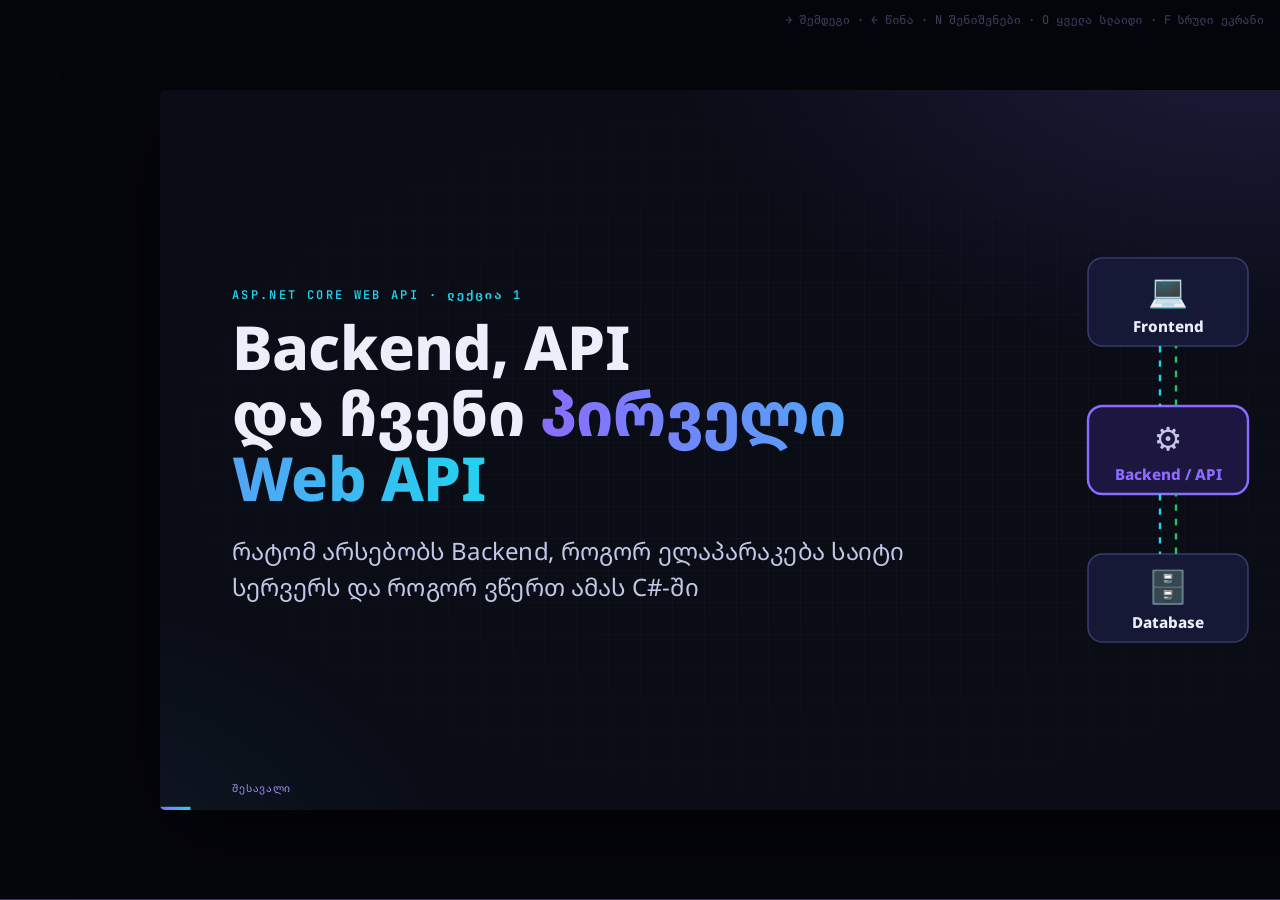
==== commit 43f984ac: "Update index.html" ====
--- a/index.html
+++ b/index.html
@@ -1,6 +1,6 @@
 <!doctype html>
 <html lang="ka"><head><meta charset="utf-8"><meta name="viewport" content="width=device-width,initial-scale=1">
-<title>ლექცია 1 — Back-end-ის ისტორია და ვებ არქიტექტურა</title>
+<title>ლექცია 1 — Backend, API, REST და პირველი Web API</title>
 <link rel="preconnect" href="https://fonts.googleapis.com"><link rel="preconnect" href="https://fonts.gstatic.com" crossorigin>
 <link href="https://fonts.googleapis.com/css2?family=Noto+Sans+Georgian:wght@400;600;700;800&family=JetBrains+Mono:wght@400;600;700;800&display=swap" rel="stylesheet">
 <style>:root{
@@ -218,1003 +218,762 @@
 .grid2>*,.grid3>*,.grid4>*{min-width:0}
 .cmp{padding:14px 22px!important}.cmp h3{font-size:22px;margin-bottom:4px}.cmp p{font-size:18px}
 .active .typing.auto{animation:type var(--t,1.4s) steps(var(--n,30)) forwards,caret .8s step-end 3}
+.gone{opacity:0!important;transition:opacity .6s var(--ease)!important}
+.hl-row{transition:all .4s}
+.big-emoji{font-size:64px;line-height:1}
+.method-card{display:flex;align-items:center;gap:16px;padding:18px 22px;border-radius:16px;border:1px solid color-mix(in srgb,var(--a) 55%,transparent);background:color-mix(in srgb,var(--a) 10%,var(--bg2))}
+.method-card .m{font:800 26px var(--mono);color:var(--a);min-width:120px}
+.method-card .t{font-size:22px;color:var(--ink2)}
+.verb{font:800 64px var(--mono);color:var(--a)}
 
 .slide .notes{display:none}</style></head>
 <body>
 <div id="stage"><div id="deck">
 <!-- =========================================================
-     ლექცია 1 — ისტორია · არქიტექტურა · ტიპები
+     ლექცია 1 — Backend · API · საიტის მუშაობა · REST · .NET · პრაქტიკა
      ========================================================= -->
 
 <!-- 1. TITLE -->
 <section class="slide" data-section="შესავალი">
   <div class="vcenter" style="max-width:900px">
-    <div class="kicker in">ASP.NET Core Web API · ლექცია 1 / 2</div>
-    <h1 class="in" style="--d:.15s">როგორ მივედით<br><span class="grad">ASP.NET Core-მდე</span></h1>
-    <p class="lead in mt" style="--d:.35s">Back-end ტექნოლოგიების 30-წლიანი ისტორია, ვებ აპლიკაციების არქიტექტურა და მათი ტიპები</p>
-    <div class="row mt2 in" style="--d:.55s;gap:12px">
-      <span class="pill">⏱ 2 საათი</span><span class="pill">3 ნაწილი</span><span class="pill">.NET 10</span>
-    </div>
-  </div>
-  <div class="abs" style="right:110px;top:150px;width:440px">
-    <svg viewBox="0 0 440 600" width="440" height="600">
-      <path class="autodraw" style="--d:.4s" d="M60 40 V560" stroke="#353b6b" stroke-width="3" fill="none"/>
-      <g class="in" style="--d:.5s"><circle cx="60" cy="60" r="12" fill="#f5a524"/><text x="95" y="56" class="mono to b" font-size="18">1996</text><text x="95" y="82" class="tw" font-size="22">Classic ASP</text></g>
-      <g class="in" style="--d:.7s"><circle cx="60" cy="170" r="12" fill="#3b82f6"/><text x="95" y="166" class="mono tb b" font-size="18">2002</text><text x="95" y="192" class="tw" font-size="22">ASP.NET Web Forms</text></g>
-      <g class="in" style="--d:.9s"><circle cx="60" cy="280" r="12" fill="#22c55e"/><text x="95" y="276" class="mono tg b" font-size="18">2009</text><text x="95" y="302" class="tw" font-size="22">ASP.NET MVC</text></g>
-      <g class="in" style="--d:1.1s"><circle cx="60" cy="390" r="12" fill="#a78bfa"/><text x="95" y="386" class="mono tp b" font-size="18">2016</text><text x="95" y="412" class="tw" font-size="22">ASP.NET Core</text></g>
-      <g class="in" style="--d:1.3s"><circle cx="60" cy="500" r="16" fill="#22d3ee" class="pulse"/><text x="95" y="496" class="mono ta b" font-size="18">2025</text><text x="95" y="522" class="tw b" font-size="24">.NET 10 · Minimal API</text></g>
+    <div class="kicker in">ASP.NET Core Web API · ლექცია 1</div>
+    <h1 class="in" style="--d:.15s">Backend, API<br>და ჩვენი <span class="grad">პირველი Web API</span></h1>
+    <p class="lead in mt" style="--d:.35s">რატომ არსებობს Backend, როგორ ელაპარაკება საიტი სერვერს და როგორ ვწერთ ამას C#-ში</p>
+  </div>
+  <div class="abs" style="right:110px;top:200px">
+    <svg viewBox="0 0 460 500" width="460" height="500">
+      <g class="in" style="--d:.5s"><rect x="130" y="10" width="200" height="110" rx="18" class="box"/><text x="230" y="65" text-anchor="middle" font-size="40">💻</text><text x="230" y="102" text-anchor="middle" class="tw b" font-size="19">Frontend</text></g>
+      <g class="in" style="--d:.8s"><rect x="130" y="195" width="200" height="110" rx="18" fill="#1d1640" stroke="#8b6cff" stroke-width="3"/><text x="230" y="250" text-anchor="middle" font-size="40">⚙️</text><text x="230" y="287" text-anchor="middle" class="tn b" font-size="19">Backend / API</text></g>
+      <g class="in" style="--d:1.1s"><rect x="130" y="380" width="200" height="110" rx="18" class="box"/><text x="230" y="435" text-anchor="middle" font-size="40">🗄️</text><text x="230" y="472" text-anchor="middle" class="tw b" font-size="19">Database</text></g>
+      <g class="in fade" style="--d:1.3s"><path d="M220 120 V195" stroke="#22d3ee" stroke-width="3" class="flow"/><path d="M240 195 V120" stroke="#22c55e" stroke-width="3" class="flow"/><path d="M220 305 V380" stroke="#22d3ee" stroke-width="3" class="flow"/><path d="M240 380 V305" stroke="#22c55e" stroke-width="3" class="flow"/></g>
     </svg>
   </div>
-  <aside class="notes">მისალმება. დღეს არ ვწერთ კოდს — ვიგებთ <b>რატომ</b> არის ASP.NET Core ისეთი, როგორიც არის. ყოველი ტექნოლოგია წინა ტექნოლოგიის პრობლემის პასუხია — ეს არის დღევანდელი ლექციის მთავარი ძაფი.</aside>
-</section>
-
-<!-- 2. AGENDA -->
+  <aside class="notes">დღეს მთელ სურათს ვნახავთ: რა არის Backend, რა არის API, როგორ ლაპარაკობენ ერთმანეთთან, რა არის REST — და ბოლოს Visual Studio-ში ჩვენს პირველ API-ს დავწერთ.</aside>
+</section>
+
+<!-- 2. ROADMAP -->
 <section class="slide">
-  <div class="kicker">დღის გეგმა</div>
-  <h2>120 წუთი — სამი ნაწილი</h2>
-  <div style="display:flex;height:84px;border-radius:14px;overflow:hidden;border:1px solid var(--line);--d:.2s" class="in">
-    <div style="flex:5;background:#272c52" title="შესავალი"></div>
-    <div style="flex:50;background:linear-gradient(90deg,#f5a524,#3b82f6,#22c55e,#a78bfa);display:grid;place-items:center;color:#06070d;font-weight:800;font-size:22px">I · ისტორია · 50 წთ</div>
-    <div style="flex:10;background:repeating-linear-gradient(45deg,#1b1f3d 0 10px,#151935 10px 20px);display:grid;place-items:center;color:var(--muted);font-size:17px">☕ 10</div>
-    <div style="flex:30;background:#22d3ee;display:grid;place-items:center;color:#06070d;font-weight:800;font-size:22px">II · არქიტექტურა · 30</div>
-    <div style="flex:20;background:#ec4899;display:grid;place-items:center;color:#06070d;font-weight:800;font-size:20px">III · ტიპები · 20</div>
-    <div style="flex:5;background:#272c52"></div>
-  </div>
-  <div class="grid3 mt2">
-    <div class="card accent step" style="--a:var(--asp)"><h3><span class="ico">⏳</span>ისტორია</h3><p>CGI → Classic ASP → Web Forms → MVC → Web API → ASP.NET Core → Minimal APIs</p></div>
-    <div class="card accent step" style="--a:var(--api)"><h3><span class="ico">🏗</span>არქიტექტურა</h3><p>Client–Server, HTTP, ფენები, MPA vs SPA, თანამედროვე API-ცენტრული სისტემა</p></div>
-    <div class="card accent step" style="--a:var(--pink)"><h3><span class="ico">🧩</span>აპლიკაციის ტიპები</h3><p>გვერდზე დაფუძნებული, კომპონენტური და Model-View-Controller მოდელები</p></div>
-  </div>
-  <aside class="notes">ზოლი = ლექციის დროის რეალური განაწილება. შესვენება ისტორიის შემდეგ.</aside>
-</section>
-
-<!-- 3. HOOK -->
-<section class="slide" data-section="შესავალი">
-  <div class="kicker">კითხვა დასაწყისისთვის</div>
-  <h2>რა ხდება, როცა მისამართს წერ და <span class="c-api">Enter</span>-ს აჭერ?</h2>
+  <div class="kicker">დღის გზა</div>
+  <h2>6 გაჩერება</h2>
+  <svg viewBox="0 0 1420 420" width="1420" height="420">
+    <path class="autodraw" style="--d:.2s" d="M80 210 C250 60 380 360 560 210 S880 60 1000 210 S1260 360 1360 210" stroke="#353b6b" stroke-width="4" fill="none" stroke-dasharray="10 10"/>
+    <g class="step zoom" style="transform-origin:80px 210px"><circle cx="80" cy="210" r="44" fill="#1d1640" stroke="#8b6cff" stroke-width="3"/><text x="80" y="226" text-anchor="middle" font-size="40">⚙️</text><text x="80" y="300" text-anchor="middle" class="tw b" font-size="21">Backend</text><text x="80" y="326" text-anchor="middle" class="tm" font-size="16">რა და რატომ</text></g>
+    <g class="step zoom" style="transform-origin:330px 200px"><circle cx="330" cy="200" r="44" fill="#0e2a33" stroke="#22d3ee" stroke-width="3"/><text x="330" y="216" text-anchor="middle" font-size="40">🤝</text><text x="330" y="120" text-anchor="middle" class="tw b" font-size="21">API</text><text x="330" y="94" text-anchor="middle" class="tm" font-size="16">რა და რატომ</text></g>
+    <g class="step zoom" style="transform-origin:560px 210px"><circle cx="560" cy="210" r="44" fill="#123321" stroke="#22c55e" stroke-width="3"/><text x="560" y="226" text-anchor="middle" font-size="40">🌐</text><text x="560" y="300" text-anchor="middle" class="tw b" font-size="21">როგორ მუშაობს საიტი</text><text x="560" y="326" text-anchor="middle" class="tm" font-size="16">Frontend ↔ Backend</text></g>
+    <g class="step zoom" style="transform-origin:790px 150px"><circle cx="790" cy="140" r="44" fill="#33240b" stroke="#f5a524" stroke-width="3"/><text x="790" y="156" text-anchor="middle" font-size="40">📮</text><text x="790" y="60" text-anchor="middle" class="tw b" font-size="21">REST</text><text x="790" y="36" text-anchor="middle" class="tm" font-size="16">5 მეთოდი</text></g>
+    <g class="step zoom" style="transform-origin:1000px 210px"><circle cx="1000" cy="210" r="44" fill="#2a1d4d" stroke="#a78bfa" stroke-width="3"/><text x="1000" y="226" text-anchor="middle" font-size="40">🟣</text><text x="1000" y="300" text-anchor="middle" class="tw b" font-size="21">.NET</text><text x="1000" y="326" text-anchor="middle" class="tm" font-size="16">პროექტის ტიპები</text></g>
+    <g class="step zoom" style="transform-origin:1360px 210px"><circle cx="1360" cy="210" r="50" fill="#0e2a33" stroke="#22d3ee" stroke-width="4" class="pulse"/><text x="1360" y="228" text-anchor="middle" font-size="44">⌨️</text><text x="1360" y="300" text-anchor="middle" class="ta b" font-size="21">პრაქტიკა</text><text x="1360" y="326" text-anchor="middle" class="tm" font-size="16">Visual Studio</text></g>
+  </svg>
+  <aside class="notes">გზის რუკა: თითოეული გაჩერება წინაზე შენდება. ბოლოს ყველაფერს კოდში ვნახავთ.</aside>
+</section>
+
+<!-- ============ PART 1: BACKEND ============ -->
+<section class="slide divider" data-section="1 · Backend">
+  <div class="vcenter">
+    <div class="kicker in">ნაწილი 1</div>
+    <h1 class="in" style="--d:.1s">რა არის <span class="grad">Backend?</span></h1>
+    <p class="lead mt in" style="--d:.3s">და რატომ ვერ ავაწყობთ საიტს მის გარეშე</p>
+  </div>
+  <div class="big-num">01</div>
+</section>
+
+<!-- 4. ICEBERG -->
+<section class="slide" data-section="1 · Backend">
+  <div class="kicker">აისბერგი</div>
+  <h2>რასაც ხედავ — და რასაც <span class="c-net">ვერ</span> ხედავ</h2>
+  <svg viewBox="0 0 1420 640" width="1420" height="640" style="margin-top:-20px">
+    <g class="in"><polygon points="560,40 700,10 860,60 900,180 520,180" fill="#e8ecff" opacity=".92"/><text x="710" y="120" text-anchor="middle" style="fill:#0a0c16;font-weight:800" font-size="30">Frontend</text></g>
+    <g class="in" style="--d:.2s"><rect x="0" y="180" width="1420" height="460" fill="rgba(34,211,238,.06)"/><path d="M0 180 Q 60 170 120 180 T 240 180 T 360 180 T 480 180 T 600 180 T 720 180 T 840 180 T 960 180 T 1080 180 T 1200 180 T 1320 180 T 1440 180" stroke="#22d3ee" stroke-width="3" fill="none"/></g>
+    <g class="step fade"><polygon points="520,180 900,180 1080,330 1020,520 760,620 440,560 330,380" fill="#2a1d4d" stroke="#8b6cff" stroke-width="3"/>
+      <text x="710" y="280" text-anchor="middle" class="tn b" font-size="38">Backend</text></g>
+    <g class="step fade"><text x="930" y="80" class="tw" font-size="22">👆 ღილაკები, ფერები, ტექსტი, ფორმები</text></g>
+    <g class="step fade" font-size="22">
+      <text x="560" y="350" class="tw">🗄️ მონაცემების შენახვა</text>
+      <text x="560" y="395" class="tw">📏 წესები და ლოგიკა</text>
+      <text x="560" y="440" class="tw">🔐 ვინ ხარ და რა შეგიძლია</text>
+      <text x="560" y="485" class="tw">💳 გადახდა, ფოსტა, SMS</text>
+    </g>
+  </svg>
+  <aside class="notes">საიტი აისბერგს ჰგავს: ზემოთ პატარა ნაწილია, რასაც მომხმარებელი ხედავს — Frontend. წყლის ქვეშ დიდი ნაწილია, რომელიც ყველაფერს ამუშავებს — Backend.</aside>
+</section>
+
+<!-- 5. WITHOUT BACKEND -->
+<section class="slide" data-section="1 · Backend">
+  <div class="kicker">ექსპერიმენტი</div>
+  <h2>ონლაინ მაღაზია <span class="c-red">Backend-ის გარეშე</span></h2>
+  <div class="grid2">
+    <div class="card" style="border-color:rgba(244,63,94,.4)"><h3 class="c-red">❌ მხოლოდ ბრაუზერი</h3>
+      <svg viewBox="0 0 620 380" width="100%" height="380">
+        <rect x="10" y="20" width="270" height="230" rx="14" class="box"/><text x="145" y="70" text-anchor="middle" font-size="34">👩 ანა</text>
+        <text x="145" y="115" text-anchor="middle" class="tm" font-size="17">მარაგში: 1 ლეპტოპი</text>
+        <rect x="340" y="20" width="270" height="230" rx="14" class="box"/><text x="475" y="70" text-anchor="middle" font-size="34">👨 გიორგი</text>
+        <text x="475" y="115" text-anchor="middle" class="tm" font-size="17">მარაგში: 1 ლეპტოპი</text>
+        <g class="step fade"><rect x="55" y="140" width="180" height="44" rx="10" fill="#22c55e"/><text x="145" y="169" text-anchor="middle" class="td" font-size="17">✓ ვიყიდე!</text></g>
+        <g class="step fade" data-with><rect x="385" y="140" width="180" height="44" rx="10" fill="#22c55e"/><text x="475" y="169" text-anchor="middle" class="td" font-size="17">✓ ვიყიდე!</text></g>
+        <g class="step fade"><text x="310" y="300" text-anchor="middle" class="tr b" font-size="22">😱 გაიყიდა 2 ლეპტოპი — მარაგში 1 იყო</text>
+          <text x="310" y="340" text-anchor="middle" class="tm" font-size="17">თითოეულს თავისი „ასლი“ აქვს, საერთო არაფერია</text></g>
+      </svg></div>
+    <div class="card" style="border-color:rgba(34,197,94,.4)"><h3 class="c-mvc">✅ Backend-ით</h3>
+      <svg viewBox="0 0 620 380" width="100%" height="380">
+        <rect x="10" y="20" width="180" height="110" rx="14" class="box"/><text x="100" y="80" text-anchor="middle" font-size="30">👩 ანა</text>
+        <rect x="430" y="20" width="180" height="110" rx="14" class="box"/><text x="520" y="80" text-anchor="middle" font-size="30">👨 გიორგი</text>
+        <rect x="200" y="210" width="220" height="130" rx="16" fill="#1d1640" stroke="#8b6cff" stroke-width="3"/><text x="310" y="255" text-anchor="middle" class="tn b" font-size="20">⚙️ სერვერი</text>
+        <text x="310" y="300" text-anchor="middle" class="tw mono step fade" font-size="20" id="stock1">მარაგი: 1</text>
+        <g class="step fade"><path d="M100 130 C100 190 200 230 210 240" stroke="#22d3ee" stroke-width="3" fill="none"/><text x="20" y="235" class="ta" font-size="16">① ვყიდულობ</text></g>
+        <g class="trigger" data-hide="#stock1"></g>
+        <g class="step fade" data-with><text x="310" y="300" text-anchor="middle" class="tr mono b" font-size="20">მარაგი: 0</text><text x="100" y="160" text-anchor="middle" class="tg b" font-size="17">✓ შენია!</text></g>
+        <g class="step fade"><path d="M520 130 C520 190 420 230 410 240" stroke="#22d3ee" stroke-width="3" fill="none"/><text x="500" y="235" class="ta" font-size="16">② ვყიდულობ</text>
+          <text x="520" y="160" text-anchor="middle" class="tr b" font-size="16">✗ ამოიწურა</text></g>
+      </svg></div>
+  </div>
+  <aside class="notes">ბრაუზერის კოდი თითოეული მომხმარებლის კომპიუტერზე მუშაობს და ერთმანეთზე არაფერი იციან. საჭიროა ერთი საერთო ადგილი, სადაც მონაცემი და წესები ცხოვრობს — ეს არის Backend. კიდევ ერთი პრობლემა: ბრაუზერში კოდი ყველას შეუძლია შეცვალოს (DevTools) — ფასიც კი.</aside>
+</section>
+
+<!-- 6. BACKEND JOBS -->
+<section class="slide" data-section="1 · Backend">
+  <div class="kicker">Backend-ის სამუშაო</div>
+  <h2>4 მთავარი მოვალეობა</h2>
+  <div class="grid4" style="margin-top:40px">
+    <div class="card accent step zoom" style="--a:var(--asp);text-align:center"><div class="big-emoji">🗄️</div><h3 class="mt" style="justify-content:center">ინახავს</h3><p>მონაცემებს — მომხმარებლები, პროდუქტები, შეკვეთები</p></div>
+    <div class="card accent step zoom" style="--a:var(--net);text-align:center"><div class="big-emoji">📏</div><h3 class="mt" style="justify-content:center">ამოწმებს</h3><p>წესებს — „მარაგი 0-ზე ნაკლები ვერ იქნება“</p></div>
+    <div class="card accent step zoom" style="--a:var(--red);text-align:center"><div class="big-emoji">🔐</div><h3 class="mt" style="justify-content:center">იცავს</h3><p>ვინ ხარ? რის უფლება გაქვს?</p></div>
+    <div class="card accent step zoom" style="--a:var(--api);text-align:center"><div class="big-emoji">🔌</div><h3 class="mt" style="justify-content:center">აკავშირებს</h3><p>ბანკს, ფოსტას, SMS-ს, სხვა სერვისებს</p></div>
+  </div>
+  <div class="callout step mt2" style="--a:var(--net);font-size:26px">Backend = პროგრამა, რომელიც <b>სერვერზე</b> მუშაობს და ყველა მომხმარებლისთვის <b>ერთია</b>.</div>
+  <aside class="notes">თითოეულ ბარათზე მოიყვანეთ მაგალითი მათთვის ნაცნობი აპიდან (ბანკის აპი, Facebook, Glovo).</aside>
+</section>
+
+<!-- 7. RESTAURANT -->
+<section class="slide" data-section="1 · Backend">
+  <div class="kicker">ანალოგია</div>
+  <h2>საიტი = <span class="c-asp">რესტორანი</span> 🍽️</h2>
   <svg viewBox="0 0 1420 520" width="1420" height="520">
-    <!-- browser -->
-    <g class="in" style="--d:.1s">
-      <rect x="30" y="70" width="380" height="300" rx="16" class="box"/>
-      <rect x="30" y="70" width="380" height="44" rx="16" fill="#1b1f3d"/><rect x="30" y="100" width="380" height="14" fill="#1b1f3d"/>
-      <circle cx="56" cy="92" r="6" fill="#ff5f57"/><circle cx="76" cy="92" r="6" fill="#febc2e"/><circle cx="96" cy="92" r="6" fill="#28c840"/>
-      <rect x="120" y="80" width="270" height="24" rx="12" fill="#0a0c16"/><text x="136" y="98" class="mono tm" font-size="15">https://shop.ge</text>
-      <text x="220" y="400" text-anchor="middle" class="tw b" font-size="24">ბრაუზერი · კლიენტი</text>
-    </g>
-    <!-- server -->
-    <g class="in" style="--d:.25s">
-      <rect x="1010" y="70" width="380" height="300" rx="16" class="box"/>
-      <g fill="#1b1f3d" stroke="#353b6b"><rect x="1060" y="105" width="280" height="56" rx="8"/><rect x="1060" y="175" width="280" height="56" rx="8"/><rect x="1060" y="245" width="280" height="56" rx="8"/></g>
-      <g><circle cx="1085" cy="133" r="6" fill="#22c55e" class="pulse"/><circle cx="1085" cy="203" r="6" fill="#22c55e" class="pulse" style="animation-delay:.4s"/><circle cx="1085" cy="273" r="6" fill="#22c55e" class="pulse" style="animation-delay:.8s"/></g>
-      <g stroke="#353b6b" stroke-width="3"><line x1="1110" y1="133" x2="1250" y2="133"/><line x1="1110" y1="203" x2="1250" y2="203"/><line x1="1110" y1="273" x2="1250" y2="273"/></g>
-      <text x="1200" y="400" text-anchor="middle" class="tw b" font-size="24">ვებ სერვერი</text>
-    </g>
-    <!-- internet -->
-    <g class="in fade" style="--d:.4s">
-      <path d="M410 180 C600 90 820 90 1010 180" stroke="#353b6b" stroke-width="2" fill="none" class="flow"/>
-      <path d="M1010 300 C820 390 600 390 410 300" stroke="#353b6b" stroke-width="2" fill="none" class="flow"/>
-      <text x="710" y="250" text-anchor="middle" class="tm" font-size="20">🌐 ინტერნეტი</text>
-    </g>
-    <!-- step1 request -->
+    <g class="step left"><rect x="10" y="60" width="380" height="330" rx="22" fill="#151935" stroke="#ec4899" stroke-width="3"/><text x="200" y="160" text-anchor="middle" font-size="70">🪑</text><text x="200" y="240" text-anchor="middle" class="tw b" font-size="28">დარბაზი</text><text x="200" y="290" text-anchor="middle" font-size="24" style="fill:#ec4899;font-weight:800">= Frontend</text><text x="200" y="330" text-anchor="middle" class="tm" font-size="17">ლამაზი, სტუმარი აქ ზის</text></g>
+    <g class="step fade"><rect x="440" y="150" width="200" height="150" rx="22" fill="#0e2a33" stroke="#22d3ee" stroke-width="3" stroke-dasharray="8 6"/><text x="540" y="215" text-anchor="middle" font-size="54">🤵</text><text x="540" y="275" text-anchor="middle" class="ta b" font-size="22">მიმტანი = ?</text></g>
+    <g class="step right"><rect x="690" y="60" width="380" height="330" rx="22" fill="#1d1640" stroke="#8b6cff" stroke-width="3"/><text x="880" y="160" text-anchor="middle" font-size="70">👨‍🍳</text><text x="880" y="240" text-anchor="middle" class="tw b" font-size="28">სამზარეულო</text><text x="880" y="290" text-anchor="middle" class="tn b" font-size="24">= Backend</text><text x="880" y="330" text-anchor="middle" class="tm" font-size="17">სტუმარი აქ ვერ შედის</text></g>
+    <g class="step right"><rect x="1110" y="60" width="300" height="330" rx="22" fill="#33240b" stroke="#f5a524" stroke-width="3"/><text x="1260" y="160" text-anchor="middle" font-size="70">🧊</text><text x="1260" y="240" text-anchor="middle" class="tw b" font-size="28">საწყობი</text><text x="1260" y="290" text-anchor="middle" class="to b" font-size="24">= Database</text><text x="1260" y="330" text-anchor="middle" class="tm" font-size="17">პროდუქტები ინახება</text></g>
+    <g class="step fade"><text x="710" y="470" text-anchor="middle" class="tw" font-size="24">სტუმარი სამზარეულოში არ შედის. მაშ როგორ შეუკვეთოს? → <tspan class="ta b">ნაწილი 2</tspan></text></g>
+  </svg>
+  <aside class="notes">დარბაზი = ის, რასაც სტუმარი ხედავს. სამზარეულო = სადაც საქმე კეთდება. საწყობი = სადაც პროდუქტები ინახება. მიმტანი შეგნებულად დავტოვეთ „?“-ით — ეს არის API, შემდეგი ნაწილი.</aside>
+</section>
+
+<!-- ============ PART 2: API ============ -->
+<section class="slide divider" data-section="2 · API">
+  <div class="vcenter">
+    <div class="kicker in">ნაწილი 2</div>
+    <h1 class="in" style="--d:.1s">რა არის <span class="grad">API?</span></h1>
+    <p class="lead mt in" style="--d:.3s">მიმტანი, რომელიც Frontend-სა და Backend-ს აკავშირებს</p>
+  </div>
+  <div class="big-num">02</div>
+</section>
+
+<!-- 9. WAITER ANIMATION -->
+<section class="slide" data-section="2 · API">
+  <div class="kicker">API = მიმტანი</div>
+  <h2>შეკვეთა მიდის — კერძი მოდის</h2>
+  <svg viewBox="0 0 1420 470" width="1420" height="470">
+    <g class="in"><rect x="10" y="120" width="290" height="220" rx="20" fill="#151935" stroke="#ec4899" stroke-width="3"/><text x="155" y="210" text-anchor="middle" font-size="64">🙋</text><text x="155" y="280" text-anchor="middle" class="tw b" font-size="22">სტუმარი</text><text x="155" y="310" text-anchor="middle" font-size="17" style="fill:#ec4899">Frontend</text></g>
+    <g class="in" style="--d:.15s"><rect x="560" y="120" width="300" height="220" rx="20" fill="#0e2a33" stroke="#22d3ee" stroke-width="3"/><text x="710" y="210" text-anchor="middle" font-size="64">🤵</text><text x="710" y="280" text-anchor="middle" class="tw b" font-size="22">მიმტანი</text><text x="710" y="310" text-anchor="middle" class="ta b" font-size="17">API</text></g>
+    <g class="in" style="--d:.3s"><rect x="1120" y="120" width="290" height="220" rx="20" fill="#1d1640" stroke="#8b6cff" stroke-width="3"/><text x="1265" y="210" text-anchor="middle" font-size="64">👨‍🍳</text><text x="1265" y="280" text-anchor="middle" class="tw b" font-size="22">სამზარეულო</text><text x="1265" y="310" text-anchor="middle" class="tn" font-size="17">Backend</text></g>
     <g class="step fade">
-      <g><rect x="-70" y="-20" width="140" height="40" rx="10" fill="#22d3ee"/><text x="0" y="7" text-anchor="middle" class="mono td" font-size="17">GET / HTTP</text>
-        <animateMotion dur="1.8s" begin="indefinite" fill="freeze" path="M410 180 C600 90 820 90 1010 180" calcMode="spline" keyTimes="0;1" keySplines=".4 0 .2 1"/></g>
-      <text x="710" y="80" text-anchor="middle" class="ta" font-size="19">① მოთხოვნა (Request)</text>
-    </g>
-    <!-- step2 thinking -->
-    <g class="step fade">
-      <g class="spin" style="transform-origin:1290px 203px"><circle cx="1290" cy="203" r="26" fill="none" stroke="#f5a524" stroke-width="8" stroke-dasharray="10 7"/></g>
-      <text x="1200" y="450" text-anchor="middle" class="to" font-size="19">② კოდი მუშაობს: ლოგიკა, ბაზა, HTML/JSON</text>
-    </g>
-    <!-- step3 response -->
-    <g class="step fade">
-      <g><rect x="-80" y="-20" width="160" height="40" rx="10" fill="#22c55e"/><text x="0" y="7" text-anchor="middle" class="mono td" font-size="17">200 OK · HTML</text>
-        <animateMotion dur="1.8s" begin="indefinite" fill="freeze" path="M1010 300 C820 390 600 390 410 300" calcMode="spline" keyTimes="0;1" keySplines=".4 0 .2 1"/></g>
-      <text x="710" y="420" text-anchor="middle" class="tg" font-size="19">③ პასუხი (Response)</text>
+      <path d="M300 190 H560" stroke="#22d3ee" stroke-width="3" class="flow"/><path d="M860 190 H1120" stroke="#22d3ee" stroke-width="3" class="flow"/>
+      <g><rect x="-80" y="-22" width="160" height="44" rx="10" fill="#22d3ee"/><text x="0" y="8" text-anchor="middle" class="td" font-size="19">📝 ხაჭაპური</text>
+        <animateMotion dur="2.4s" begin="indefinite" fill="freeze" path="M380 150 H1040"/></g>
+      <text x="710" y="80" text-anchor="middle" class="ta" font-size="20">① მოთხოვნა (Request)</text>
     </g>
     <g class="step fade">
-      <rect x="60" y="135" width="200" height="22" rx="6" fill="#8b6cff"/><rect x="60" y="172" width="320" height="12" rx="6" fill="#353b6b"/><rect x="60" y="194" width="280" height="12" rx="6" fill="#353b6b"/>
-      <rect x="60" y="225" width="100" height="100" rx="10" fill="#1b1f3d" stroke="#353b6b"/><rect x="170" y="225" width="100" height="100" rx="10" fill="#1b1f3d" stroke="#353b6b"/><rect x="280" y="225" width="100" height="100" rx="10" fill="#1b1f3d" stroke="#353b6b"/>
-    </g>
-  </svg>
-  <div class="callout step" style="--a:var(--net);margin-top:-10px"><b>Back-end</b> — ყველაფერი, რაც ② ნაბიჯზე ხდება. დღეს ვნახავთ, როგორ წერდნენ ამ კოდს 1996 წლიდან დღემდე.</div>
-  <aside class="notes">ჰკითხეთ სტუდენტებს: „რა ხდება Enter-ის შემდეგ?“ მოუსმინეთ, შემდეგ გაუშვით ანიმაცია. ხაზი გაუსვით: ბრაუზერი მხოლოდ ტექსტს აგზავნის და იღებს — ყველა „ჭკვიანი“ საქმე სერვერზეა.</aside>
-</section>
-
-<!-- 4. DIVIDER: HISTORY -->
-<section class="slide divider" data-section="I · ისტორია">
-  <div class="vcenter">
-    <div class="kicker in">ნაწილი I</div>
-    <h1 class="in" style="--d:.1s">ისტორია</h1>
-    <p class="lead mt in" style="--d:.3s">ყოველი ახალი ტექნოლოგია ძველის <span class="c-red">პრობლემის</span> <span class="c-mvc">პასუხია</span>.<br>ამ ჯაჭვს გავყვებით 1993 წლიდან 2025-მდე.</p>
-    <div class="row mt2 in" style="--d:.5s;gap:14px;align-items:center">
-      <span class="problem">პრობლემა</span><span style="font-size:30px;color:var(--muted)">→</span><span class="solve">გადაწყვეტა</span><span style="font-size:30px;color:var(--muted)">→</span><span class="problem">ახალი პრობლემა</span><span style="font-size:30px;color:var(--muted)">→ …</span>
-    </div>
-  </div>
-  <div class="big-num">01</div>
-  <aside class="notes">ეს ფორმულა („პრობლემა → გადაწყვეტა → ახალი პრობლემა“) გამოიყენეთ ყოველ სლაიდზე. ყოველი ერის ბოლოს წითელი ბლოკი გვიჩვენებს რატომ დაიბადა შემდეგი.</aside>
-</section>
-
-<!-- 5. STATIC WEB -->
-<section class="slide" style="--a:var(--muted)">
-  <div class="year">1991</div>
-  <div class="kicker">ერა 0 · სტატიკური ვები</div>
-  <h2>სერვერი = ფაილების თარო</h2>
-  <svg viewBox="0 0 1420 470" width="1420" height="470">
-    <g class="in" style="--d:.1s">
-      <rect x="20" y="40" width="200" height="120" rx="14" class="box"/><text x="120" y="95" text-anchor="middle" font-size="40">👩</text><text x="120" y="140" text-anchor="middle" class="tw" font-size="20">ანა</text>
-      <rect x="20" y="280" width="200" height="120" rx="14" class="box"/><text x="120" y="335" text-anchor="middle" font-size="40">👨</text><text x="120" y="380" text-anchor="middle" class="tw" font-size="20">გიორგი</text>
-    </g>
-    <g class="in" style="--d:.25s">
-      <rect x="880" y="30" width="520" height="400" rx="18" class="box"/>
-      <text x="1140" y="70" text-anchor="middle" class="tw b" font-size="22">📁 /var/www</text>
-      <g class="mono" font-size="20">
-        <rect x="920" y="100" width="440" height="56" rx="10" fill="#1b1f3d"/><text x="945" y="136" class="tm">📄 index.html</text>
-        <rect x="920" y="170" width="440" height="56" rx="10" fill="#1b1f3d" id="f-about"/><text x="945" y="206" class="tm">📄 about.html</text>
-        <rect x="920" y="240" width="440" height="56" rx="10" fill="#1b1f3d"/><text x="945" y="276" class="tm">🖼 logo.gif</text>
-        <rect x="920" y="310" width="440" height="56" rx="10" fill="#1b1f3d"/><text x="945" y="346" class="tm">📄 contact.html</text>
-      </g>
-    </g>
-    <g class="step fade">
-      <path d="M220 100 C500 100 600 198 920 198" stroke="#22d3ee" stroke-width="3" fill="none" class="flow"/>
-      <g><rect x="-100" y="-18" width="200" height="36" rx="9" fill="#22d3ee"/><text x="0" y="6" text-anchor="middle" class="mono td" font-size="16">GET /about.html</text>
-        <animateMotion dur="1.4s" begin="indefinite" fill="freeze" path="M220 100 C450 100 550 160 780 160"/></g>
-    </g>
-    <g class="step fade">
-      <rect x="920" y="170" width="440" height="56" rx="10" fill="none" stroke="#22c55e" stroke-width="3"/>
-      <path d="M920 198 C600 198 500 100 220 100" stroke="#22c55e" stroke-width="3" fill="none" stroke-dasharray="6 8"/>
-      <path d="M920 198 C600 198 500 340 220 340" stroke="#22c55e" stroke-width="3" fill="none" stroke-dasharray="6 8"/>
-      <text x="560" y="250" text-anchor="middle" class="tg" font-size="20">იგივე ფაილი — ყველასთვის</text>
-    </g>
-  </svg>
-  <div class="row step" style="gap:20px;align-items:center">
-    <span class="problem">როგორ ვაჩვენოთ <b>&nbsp;დინამიკური&nbsp;</b> მონაცემი? — ძიების შედეგი, ბალანსი, „გამარჯობა, ანა“</span>
-  </div>
-  <aside class="notes">სერვერი უბრალოდ დისკიდან კითხულობს ფაილს და აბრუნებს. ანა და გიორგი ერთსა და იმავეს ხედავენ. სტატიკური საიტი დღესაც არსებობს (CDN, Next.js SSG), მაგრამ ბანკს ან მაღაზიას ასე ვერ ააწყობ.</aside>
-</section>
-
-<!-- 6. CGI -->
-<section class="slide" style="--a:var(--muted)">
-  <div class="year">1993</div>
-  <div class="kicker">ერა 1 · CGI — Common Gateway Interface</div>
-  <h2>სერვერი უშვებს <span class="c-api">პროგრამას</span> ყოველ მოთხოვნაზე</h2>
-  <div class="grid2" style="grid-template-columns:1.25fr 1fr">
-    <svg viewBox="0 0 800 470" width="800" height="470">
-      <rect x="10" y="150" width="190" height="120" rx="14" class="box"/><text x="105" y="218" text-anchor="middle" class="tw b" font-size="22">ვებ სერვერი</text>
-      <g class="step fade">
-        <path d="M200 210 C300 210 300 70 400 70" stroke="#22d3ee" stroke-width="2.5" fill="none" class="draw"/>
-        <rect x="400" y="35" width="240" height="70" rx="12" fill="#1b1f3d" stroke="#f5a524" stroke-width="2"/>
-        <text x="520" y="66" text-anchor="middle" class="mono to" font-size="18">perl app.cgi</text><text x="520" y="91" text-anchor="middle" class="tm" font-size="15">პროცესი #1 · 12 MB</text>
-      </g>
-      <g class="step fade">
-        <path d="M200 210 L400 210" stroke="#22d3ee" stroke-width="2.5" fill="none" class="draw"/>
-        <rect x="400" y="175" width="240" height="70" rx="12" fill="#1b1f3d" stroke="#f5a524" stroke-width="2"/>
-        <text x="520" y="206" text-anchor="middle" class="mono to" font-size="18">perl app.cgi</text><text x="520" y="231" text-anchor="middle" class="tm" font-size="15">პროცესი #2 · 12 MB</text>
-      </g>
-      <g class="step fade">
-        <path d="M200 210 C300 210 300 350 400 350" stroke="#22d3ee" stroke-width="2.5" fill="none" class="draw"/>
-        <rect x="400" y="315" width="240" height="70" rx="12" fill="#1b1f3d" stroke="#f43f5e" stroke-width="2"/>
-        <text x="520" y="346" text-anchor="middle" class="mono tr" font-size="18">perl app.cgi</text><text x="520" y="371" text-anchor="middle" class="tm" font-size="15">პროცესი #1000 …</text>
-        <rect x="680" y="40" width="60" height="380" rx="10" fill="#1b1f3d" stroke="#353b6b"/>
-        <rect x="680" y="420" width="60" height="0" rx="10" fill="#f43f5e">
-          <animate attributeName="height" from="0" to="360" dur="1.6s" begin="indefinite" fill="freeze"/>
-          <animate attributeName="y" from="420" to="60" dur="1.6s" begin="indefinite" fill="freeze"/>
-        </rect>
-        <text x="710" y="450" text-anchor="middle" class="tr b" font-size="18">CPU</text>
-      </g>
-    </svg>
-    <div class="col">
-      <pre class="code big"><span class="ttl">hello.cgi</span><code><span class="ln"><span class="ch">#!/usr/bin/perl</span></span><span class="ln"><span class="k">print</span><span class="w"> </span><span class="s">"Content-Type: text/html\n\n"</span><span class="p">;</span></span><span class="ln"><span class="k">print</span><span class="w"> </span><span class="s">"&lt;h1&gt;გამარჯობა, $name!&lt;/h1&gt;"</span><span class="p">;</span></span><span class="ln"><span class="w">      </span></span></code></pre>
-      <ul class="clean small mt">
-        <li>პროგრამა წერს HTML-ს <b>stdout</b>-ში — სერვერი აბრუნებს</li>
-        <li>ნებისმიერი ენა: Perl, C, Shell</li>
-        <li class="step" data-with><b class="c-red">ყოველი მოთხოვნა = ახალი პროცესი</b></li>
-      </ul>
-      <div class="problem step">100 მომხმარებელი = 100 პროცესი → სერვერი იხრჩობა</div>
-    </div>
-  </div>
-  <aside class="notes">CGI პირველი გზა იყო დინამიკური გვერდისთვის. პრობლემა: OS-ში პროცესის გაშვება ძვირია (მეხსიერება, ჩატვირთვა). ტრაფიკის ზრდასთან ერთად ეს ვერ მასშტაბირდება.</aside>
-</section>
-
-<!-- 7. MICROSOFT PATH -->
-<section class="slide" style="--a:var(--asp)">
-  <div class="year">1995</div>
-  <div class="kicker">Microsoft შემოდის თამაშში</div>
-  <h2>IIS + ISAPI → საჭიროა რაღაც <span class="c-asp">მარტივი</span></h2>
-  <div class="grid3" style="align-items:stretch">
-    <div class="card in" style="--d:.1s"><h3>🐢 CGI</h3><p class="good"><span class="tag">+</span> მარტივი სკრიპტი</p><p class="bad mt"><span class="tag">−</span> ახალი პროცესი ყოველ მოთხოვნაზე — ნელი</p></div>
-    <div class="card in" style="--d:.25s"><h3>⚡ ISAPI <span class="tiny">(IIS, 1995)</span></h3><p class="good"><span class="tag">+</span> DLL სერვერის პროცესშივე — სწრაფი</p><p class="bad mt"><span class="tag">−</span> C/C++, ერთი შეცდომა = მთელი სერვერი ვარდება</p></div>
-    <div class="card accent step zoom" style="--a:var(--asp)"><h3>✨ Classic ASP <span class="tiny">(1996)</span></h3><p>ISAPI-ს სიჩქარე + სკრიპტის სიმარტივე. <b>asp.dll</b> თვითონ არის ISAPI გაფართოება, რომელიც <b>.asp</b> ფაილებს ასრულებს.</p></div>
-  </div>
-  <svg viewBox="0 0 1420 130" width="1420" height="130" class="step">
-    <path d="M230 10 C230 80 600 60 700 110" stroke="#f5a524" stroke-width="3" fill="none" class="flow"/>
-    <path d="M710 10 C710 60 710 80 710 110" stroke="#f5a524" stroke-width="3" fill="none" class="flow"/>
-    <text x="760" y="80" class="to" font-size="20">„საუკეთესო ორივე სამყაროდან“</text>
-  </svg>
-  <aside class="notes">IIS — Internet Information Services, Microsoft-ის ვებ სერვერი. ISAPI სწრაფია, რადგან პროცესს არ ქმნის, მაგრამ C++ ვებ დეველოპერებისთვის რთულია. ASP ორივეს აერთიანებს.</aside>
-</section>
-
-<!-- 8. CLASSIC ASP CODE -->
-<section class="slide" style="--a:var(--asp)">
-  <div class="year">1996</div>
-  <div class="kicker c-asp">ერა 2 · Classic ASP (Active Server Pages)</div>
-  <h2>HTML და კოდი — <span class="c-asp">ერთ ფაილში</span></h2>
-  <div class="grid2" style="grid-template-columns:1.15fr 1fr">
-    <pre class="code sm" id="asp1"><span class="ttl">products.asp</span><code><span class="ln"><span class="nt">&lt;html</span><span class="nt">&gt;</span></span><span class="ln"><span class="nt">&lt;body</span><span class="nt">&gt;</span></span><span class="ln"><span class="w">  </span><span class="nt">&lt;h1</span><span class="nt">&gt;</span>პროდუქტები<span class="nt">&lt;/h1&gt;</span></span><span class="ln"><span class="w">  </span><span class="nt"><span class="asp-delim">&lt;%</span></span></span><span class="ln"><span class="w">    </span><span class="k">Set</span><span class="w"> </span><span class="n">conn</span><span class="w"> </span><span class="o">=</span><span class="w"> </span><span class="n">Server</span><span class="p">.</span><span class="n">CreateObject</span><span class="p">(</span><span class="s">"</span><span class="s">ADODB.Connection</span><span class="s">"</span><span class="p">)</span></span><span class="ln"><span class="w">    </span><span class="n">conn</span><span class="p">.</span><span class="n">Open</span><span class="w"> </span><span class="s">"</span><span class="s">DSN=Shop</span><span class="s">"</span></span><span class="ln"><span class="w">    </span><span class="k">Set</span><span class="w"> </span><span class="n">rs</span><span class="w"> </span><span class="o">=</span><span class="w"> </span><span class="n">conn</span><span class="p">.</span><span class="n">Execute</span><span class="p">(</span><span class="s">"</span><span class="s">SELECT * FROM Products</span><span class="s">"</span><span class="p">)</span></span><span class="ln"><span class="w">    </span><span class="k">Do</span><span class="w"> </span><span class="k">While</span><span class="w"> </span><span class="k">Not</span><span class="w"> </span><span class="n">rs</span><span class="p">.</span><span class="n">EOF</span></span><span class="ln"><span class="w">  </span><span class="nt"><span class="asp-delim">%&gt;</span></span></span><span class="ln"><span class="w">    </span><span class="nt">&lt;p</span><span class="nt">&gt;</span><span class="nt"><span class="asp-delim">&lt;%=</span></span><span class="w"> </span><span class="n">rs</span><span class="p">(</span><span class="s">"</span><span class="s">Name</span><span class="s">"</span><span class="p">)</span><span class="w"> </span><span class="nt"><span class="asp-delim">%&gt;</span></span><span class="w"> </span>—<span class="w"> </span><span class="nt"><span class="asp-delim">&lt;%=</span></span><span class="w"> </span><span class="n">rs</span><span class="p">(</span><span class="s">"</span><span class="s">Price</span><span class="s">"</span><span class="p">)</span><span class="w"> </span><span class="nt"><span class="asp-delim">%&gt;</span></span><span class="w"> </span>₾<span class="nt">&lt;/p&gt;</span></span><span class="ln"><span class="w">  </span><span class="nt"><span class="asp-delim">&lt;%</span></span></span><span class="ln"><span class="w">      </span><span class="n">rs</span><span class="p">.</span><span class="n">MoveNext</span></span><span class="ln"><span class="w">    </span><span class="k">Loop</span></span><span class="ln"><span class="w">  </span><span class="nt"><span class="asp-delim">%&gt;</span></span></span><span class="ln"><span class="nt">&lt;/body&gt;</span></span><span class="ln"><span class="nt">&lt;/html&gt;</span></span><span class="ln"><span class="w">    </span></span></code></pre>
-    <div class="col">
-      <i class="codestep" data-for="asp1" data-lines="1-3,15-16"></i>
-      <div class="card step" style="--a:var(--wf)" data-with><h3 class="c-wf">HTML მარკაპი</h3><p>ჩვეულებრივი გვერდი</p></div>
-      <i class="codestep" data-for="asp1" data-lines="4-9,11-14"></i>
-      <div class="card step" style="--a:var(--asp)" data-with><h3 class="c-asp">&lt;% … %&gt; VBScript</h3><p>ბაზასთან კავშირი, SQL, ციკლი — <b>იმავე ფაილში</b></p></div>
-      <i class="codestep" data-for="asp1" data-lines="10"></i>
-      <div class="card step" style="--a:var(--mvc)" data-with><h3 class="c-mvc">&lt;%= … %&gt; გამოტანა</h3><p>მნიშვნელობა პირდაპირ HTML-ში ჩაისმება</p></div>
-      <p class="small step">IIS-ში <b>asp.dll</b> ყოველ მოთხოვნაზე <b>ინტერპრეტირებს</b> ფაილს ზემოდან ქვემოთ.</p>
-    </div>
-  </div>
-  <aside class="notes">დააკვირდით: SQL, ბიზნეს ლოგიკა და HTML ერთ ფაილშია. პატარა საიტისთვის მოსახერხებელია. PHP-ც (1995) ზუსტად ასე მუშაობდა.</aside>
-</section>
-
-<!-- 9. ASP PROBLEMS: SPAGHETTI -->
-<section class="slide" style="--a:var(--asp)">
-  <div class="kicker c-asp">Classic ASP · პრობლემები</div>
-  <h2>🍝 „სპაგეტი კოდი“</h2>
-  <div class="grid2" style="grid-template-columns:1fr 1fr">
-    <svg viewBox="0 0 680 520" width="680" height="520">
-      <rect x="20" y="10" width="640" height="500" rx="16" class="box"/>
-      <text x="40" y="45" class="mono tm" font-size="16">checkout.asp · 4 200 ხაზი</text>
-      <g fill="none" stroke-width="7" stroke-linecap="round" class="autodraw" style="--d:.2s">
-        <path d="M50 80 C200 60 300 200 450 120 S620 300 500 360 S150 300 120 450" stroke="#3b82f6"/>
-        <path d="M60 140 C300 100 200 330 380 300 S600 120 620 220 S400 480 200 470" stroke="#f5a524"/>
-        <path d="M80 380 C150 200 350 420 420 230 S560 90 610 400 S300 200 90 250" stroke="#ec4899"/>
-        <path d="M100 100 C400 260 160 360 330 430 S600 470 600 300" stroke="#22c55e"/>
-      </g>
-      <g font-size="17" class="in" style="--d:1.4s">
-        <rect x="430" y="30" width="16" height="16" fill="#3b82f6"/><text x="452" y="44" class="tm">HTML</text>
-        <rect x="560" y="30" width="16" height="16" fill="#f5a524"/><text x="582" y="44" class="tm">SQL</text>
-        <rect x="430" y="56" width="16" height="16" fill="#ec4899"/><text x="452" y="70" class="tm">ლოგიკა</text>
-        <rect x="560" y="56" width="16" height="16" fill="#22c55e"/><text x="582" y="70" class="tm">JS/CSS</text>
-      </g>
-    </svg>
-    <div class="col">
-      <ul class="clean con">
-        <li class="step">ყველაფერი ერთად: UI + ლოგიკა + SQL</li>
-        <li class="step">ინტერპრეტაცია ყოველ მოთხოვნაზე — ნელი</li>
-        <li class="step">VBScript — ტიპები არ არის, შეცდომა მხოლოდ runtime-ში</li>
-        <li class="step">ხელახლა გამოყენება და ტესტირება — თითქმის შეუძლებელი</li>
-        <li class="step">SQL Injection — სტრინგების წებება ჩვეულებრივი პრაქტიკა იყო</li>
-      </ul>
-      <div class="problem step mt">საჭიროა: <b>&nbsp;კომპილირებადი, ტიპიზებული, ორგანიზებული&nbsp;</b> პლატფორმა</div>
-    </div>
-  </div>
-  <aside class="notes">„სპაგეტი“ — როცა ერთი ფუნქციის შეცვლა სხვა 10 ადგილს არღვევს. აქ ხაზი გაუსვით ორგანიზების პრობლემას — სწორედ ის, რასაც შემდეგ MVC და დღეს Vertical Slice არქიტექტურა წყვეტს.</aside>
-</section>
-
-<!-- 10. .NET 2002 -->
-<section class="slide" style="--a:var(--net)">
-  <div class="year">2002</div>
-  <div class="kicker c-net">ერა 3 · .NET Framework 1.0 + ASP.NET</div>
-  <h2>რევოლუცია: კოდი <span class="c-net">კომპილირდება</span></h2>
-  <svg viewBox="0 0 1420 300" width="1420" height="300">
-    <g class="in" style="--d:.1s"><rect x="10" y="80" width="220" height="110" rx="14" class="box"/><text x="120" y="130" text-anchor="middle" class="tw b" font-size="26">C# / VB.NET</text><text x="120" y="162" text-anchor="middle" class="tm" font-size="16">.cs · .vb</text></g>
-    <g class="step fade"><path d="M230 135 H330" stroke="#8b6cff" stroke-width="3" class="draw"/><rect x="330" y="80" width="220" height="110" rx="14" class="box"/><text x="440" y="130" text-anchor="middle" class="tw b" font-size="24">კომპილატორი</text><text x="440" y="162" text-anchor="middle" class="tm mono" font-size="16">csc.exe</text></g>
-    <g class="step fade"><path d="M550 135 H650" stroke="#8b6cff" stroke-width="3" class="draw"/><rect x="650" y="80" width="220" height="110" rx="14" fill="#2a2057" stroke="#8b6cff" stroke-width="2"/><text x="760" y="130" text-anchor="middle" class="tw b" font-size="24">IL კოდი</text><text x="760" y="162" text-anchor="middle" class="tm mono" font-size="16">.dll (Assembly)</text></g>
-    <g class="step fade"><path d="M870 135 H970" stroke="#8b6cff" stroke-width="3" class="draw"/><rect x="970" y="60" width="240" height="150" rx="14" fill="#1b1f3d" stroke="#22d3ee" stroke-width="2"/><text x="1090" y="118" text-anchor="middle" class="ta b" font-size="28">CLR</text><text x="1090" y="150" text-anchor="middle" class="tm" font-size="16">JIT · GC · ტიპების</text><text x="1090" y="172" text-anchor="middle" class="tm" font-size="16">უსაფრთხოება</text></g>
-    <g class="step fade"><path d="M1210 135 H1290" stroke="#22c55e" stroke-width="3" class="draw"/><text x="1350" y="125" text-anchor="middle" font-size="40">⚙️</text><text x="1350" y="170" text-anchor="middle" class="tg" font-size="16">მანქანური კოდი</text></g>
-  </svg>
-  <div class="grid4">
-    <div class="card step" style="--a:var(--net)"><h3>🔒 ტიპები</h3><p>შეცდომა კომპილაციისას, არა მომხმარებელთან</p></div>
-    <div class="card step" style="--a:var(--net)" data-with><h3>⚡ სიჩქარე</h3><p>კომპილირებული კოდი ბევრად სწრაფია ინტერპრეტაციაზე</p></div>
-    <div class="card step" style="--a:var(--net)" data-with><h3>📚 BCL</h3><p>უზარმაზარი სტანდარტული ბიბლიოთეკა</p></div>
-    <div class="card step" style="--a:var(--net)" data-with><h3>♻️ GC</h3><p>მეხსიერებას ავტომატურად ასუფთავებს</p></div>
-  </div>
-  <aside class="notes">2002 წლის თებერვალი: .NET Framework 1.0, C# 1.0 და ASP.NET 1.0. IL (Intermediate Language) — პლატფორმა-დამოუკიდებელი ბაიტკოდი; CLR-ის JIT მას მანქანურ კოდად აქცევს. ეს მოდელი დღესაც ასეა .NET 10-ში.</aside>
-</section>
-
-<!-- 11. WEB FORMS IDEA -->
-<section class="slide" style="--a:var(--wf)">
-  <div class="year">2002</div>
-  <div class="kicker c-wf">ASP.NET Web Forms · იდეა</div>
-  <h2>„ვები ისე, როგორც <span class="c-wf">Windows პროგრამა</span>“</h2>
-  <div class="grid2" style="grid-template-columns:1fr 1.1fr">
-    <div class="col">
-      <svg viewBox="0 0 620 300" width="620" height="300">
-        <g class="in"><rect x="10" y="20" width="180" height="260" rx="10" class="box"/><text x="100" y="52" text-anchor="middle" class="tw b" font-size="18">🧰 Toolbox</text>
-          <g font-size="16" class="mono"><rect x="25" y="70" width="150" height="34" rx="6" fill="#1b1f3d"/><text x="40" y="93" class="tm">Button</text><rect x="25" y="114" width="150" height="34" rx="6" fill="#1b1f3d"/><text x="40" y="137" class="tm">TextBox</text><rect x="25" y="158" width="150" height="34" rx="6" fill="#1b1f3d"/><text x="40" y="181" class="tm">GridView</text><rect x="25" y="202" width="150" height="34" rx="6" fill="#1b1f3d"/><text x="40" y="225" class="tm">Calendar</text></g></g>
-        <g class="in" style="--d:.2s"><rect x="250" y="20" width="360" height="260" rx="10" class="box"/><rect x="250" y="20" width="360" height="34" rx="10" fill="#1e3a8a"/><text x="270" y="44" class="tw" font-size="15">Default.aspx [Design]</text>
-          <rect x="290" y="90" width="280" height="40" rx="6" fill="#0a0c16" stroke="#353b6b"/></g>
-        <g class="step fade"><g><rect x="-60" y="-20" width="120" height="40" rx="8" fill="#3b82f6"/><text x="0" y="7" text-anchor="middle" class="td" font-size="17">მისალმება</text>
-          <animateMotion dur="1.2s" begin="indefinite" fill="freeze" path="M100 87 C200 40 300 260 360 190"/></g></g>
-        <g class="step fade"><text x="430" y="250" text-anchor="middle" class="tb" font-size="18">ორჯერ დააწკაპე → Click ივენთი</text></g>
-      </svg>
-      <div class="callout" style="--a:var(--wf)">მიზანი: <b>მილიონობით VB6/WinForms დეველოპერი</b> გადმოვიდეს ვებზე ისე, რომ HTML და HTTP არ ისწავლოს.</div>
-    </div>
-    <div class="col">
-      <pre class="code sm"><span class="ttl">Default.aspx</span><code><span class="ln"><span class="nt">&lt;asp:TextBox</span><span class="w"> </span><span class="na">ID=</span><span class="s">"NameBox"</span><span class="w"> </span><span class="na">runat=</span><span class="s">"server"</span><span class="w"> </span><span class="nt">/&gt;</span></span><span class="ln"><span class="nt">&lt;asp:Button</span><span class="w"> </span><span class="na">ID=</span><span class="s">"HelloBtn"</span><span class="w"> </span><span class="na">runat=</span><span class="s">"server"</span></span><span class="ln"><span class="w">            </span><span class="na">Text=</span><span class="s">"მისალმება"</span><span class="w"> </span><span class="na">OnClick=</span><span class="s">"HelloBtn_Click"</span><span class="w"> </span><span class="nt">/&gt;</span></span><span class="ln"><span class="nt">&lt;asp:Label</span><span class="w"> </span><span class="na">ID=</span><span class="s">"Result"</span><span class="w"> </span><span class="na">runat=</span><span class="s">"server"</span><span class="w"> </span><span class="nt">/&gt;</span></span><span class="ln"><span class="w">      </span></span></code></pre>
-      <pre class="code sm"><span class="ttl">Default.aspx.cs (code-behind)</span><code><span class="ln"><span class="k">protected</span><span class="w"> </span><span class="k">void</span><span class="w"> </span><span class="nf">HelloBtn_Click</span><span class="p">(</span><span class="kt">object</span><span class="w"> </span><span class="n">sender</span><span class="p">,</span><span class="w"> </span><span class="n">EventArgs</span><span class="w"> </span><span class="n">e</span><span class="p">)</span></span><span class="ln"><span class="p">{</span></span><span class="ln"><span class="w">    </span><span class="n">Result</span><span class="p">.</span><span class="n">Text</span><span class="w"> </span><span class="o">=</span><span class="w"> </span><span class="s">"გამარჯობა, "</span><span class="w"> </span><span class="o">+</span><span class="w"> </span><span class="n">NameBox</span><span class="p">.</span><span class="n">Text</span><span class="p">;</span></span><span class="ln"><span class="p">}</span></span><span class="ln"><span class="w">      </span></span></code></pre>
-      <div class="solve step">კოდი გამოყოფილია მარკაპისგან (code-behind), C#, კომპილაცია, მზა კონტროლები</div>
-    </div>
-  </div>
-  <aside class="notes">Web Forms — event-driven მოდელი: ღილაკი, Click ივენთი, ჰენდლერი. დეველოპერისთვის ვები „დესკტოპად“ იქცა. ეს იმ დროისთვის უზარმაზარი წარმატება იყო — Web Forms დღესაც მუშაობს ბევრ ძველ კორპორატიულ სისტემაში.</aside>
-</section>
-
-<!-- 12. POSTBACK & VIEWSTATE -->
-<section class="slide" style="--a:var(--wf)">
-  <div class="kicker c-wf">Web Forms · კაპოტის ქვეშ</div>
-  <h2>Postback, ViewState და Page Lifecycle</h2>
-  <svg viewBox="0 0 1420 330" width="1420" height="330">
-    <g class="in"><rect x="10" y="40" width="260" height="200" rx="14" class="box"/><text x="140" y="80" text-anchor="middle" class="tw b" font-size="20">ბრაუზერი</text>
-      <rect x="40" y="105" width="200" height="34" rx="6" fill="#0a0c16" stroke="#353b6b"/><text x="55" y="128" class="tm" font-size="15">ანა</text><rect x="40" y="152" width="120" height="34" rx="6" fill="#3b82f6"/><text x="100" y="175" text-anchor="middle" class="td" font-size="15">მისალმება</text>
-      <rect x="40" y="198" width="200" height="22" rx="4" fill="#1b1f3d"/><text x="48" y="214" class="mono tm" font-size="11">__VIEWSTATE=/wEPDwUK…</text></g>
-    <g class="step fade">
-      <g><rect x="-95" y="-18" width="190" height="36" rx="8" fill="#3b82f6"/><text x="0" y="6" text-anchor="middle" class="mono td" font-size="14">POST + __VIEWSTATE</text>
-      <animateMotion dur="1.3s" begin="indefinite" fill="freeze" path="M200 120 L520 120"/><animate attributeName="opacity" values="1;1;0" keyTimes="0;.7;1" dur="1.3s" begin="indefinite" fill="freeze"/></g>
-    </g>
-    <g class="step chain" style="--a:var(--wf)">
-      <g font-size="17">
-        <rect x="380" y="40" width="1030" height="200" rx="14" fill="none" stroke="#353b6b" stroke-dasharray="6 6"/>
-        <text x="400" y="70" class="tm" font-size="16">სერვერი თავიდან აწყობს მთელ გვერდს:</text>
-        <rect class="lc" style="--i:0" x="400" y="95" width="130" height="62" rx="10" fill="#151935" stroke="#353b6b" stroke-width="2"/><text class="lct" style="--i:0" x="465" y="132" text-anchor="middle" fill="#eceefb">Init</text>
-        <rect class="lc" style="--i:1" x="545" y="95" width="160" height="62" rx="10" fill="#151935" stroke="#353b6b" stroke-width="2"/><text class="lct" style="--i:1" x="625" y="122" text-anchor="middle" fill="#eceefb">Load</text><text class="lct" style="--i:1" x="625" y="144" text-anchor="middle" fill="#eceefb" font-size="13">ViewState</text>
-        <rect class="lc" style="--i:2" x="720" y="95" width="130" height="62" rx="10" fill="#151935" stroke="#353b6b" stroke-width="2"/><text class="lct" style="--i:2" x="785" y="132" text-anchor="middle" fill="#eceefb">Load</text>
-        <rect class="lc" style="--i:3" x="865" y="95" width="160" height="62" rx="10" fill="#151935" stroke="#353b6b" stroke-width="2"/><text class="lct" style="--i:3" x="945" y="122" text-anchor="middle" fill="#eceefb">Click</text><text class="lct" style="--i:3" x="945" y="144" text-anchor="middle" fill="#eceefb" font-size="13">შენი ჰენდლერი</text>
-        <rect class="lc" style="--i:4" x="1040" y="95" width="160" height="62" rx="10" fill="#151935" stroke="#353b6b" stroke-width="2"/><text class="lct" style="--i:4" x="1120" y="132" text-anchor="middle" fill="#eceefb">PreRender</text>
-        <rect class="lc" style="--i:5" x="1215" y="95" width="175" height="62" rx="10" fill="#151935" stroke="#353b6b" stroke-width="2"/><text class="lct" style="--i:5" x="1302" y="122" text-anchor="middle" fill="#eceefb">SaveViewState</text><text class="lct" style="--i:5" x="1302" y="144" text-anchor="middle" fill="#eceefb" font-size="13">+ Render</text>
-        <text x="895" y="210" text-anchor="middle" class="tm" font-size="16">… და კიდევ ათამდე ეტაპი</text>
-      </g>
-    </g>
-    <g class="step fade">
-      <path d="M1300 240 C1300 310 300 310 160 245" stroke="#22c55e" stroke-width="3" fill="none" stroke-dasharray="6 8"/>
-      <text x="740" y="320" text-anchor="middle" class="tg" font-size="18">მთელი გვერდი + უფრო დიდი __VIEWSTATE ბრუნდება უკან</text>
+      <path d="M1120 280 H860" stroke="#22c55e" stroke-width="3" class="flow"/><path d="M560 280 H300" stroke="#22c55e" stroke-width="3" class="flow"/>
+      <g><rect x="-80" y="-22" width="160" height="44" rx="10" fill="#22c55e"/><text x="0" y="8" text-anchor="middle" class="td" font-size="19">🍽️ კერძი</text>
+        <animateMotion dur="2.4s" begin="indefinite" fill="freeze" path="M1040 380 H380"/></g>
+      <text x="710" y="440" text-anchor="middle" class="tg" font-size="20">② პასუხი (Response)</text>
     </g>
   </svg>
   <div class="grid2 step">
-    <div class="callout" style="--a:var(--wf)"><b>Postback</b> — ფორმა იგზავნება <i>იმავე</i> გვერდზე; ყოველ კლიკზე სრული ციკლი.</div>
-    <div class="callout" style="--a:var(--wf)"><b>ViewState</b> — კონტროლების მდგომარეობა, დაშიფრული და ჩამალულ ველში ჩადებული. HTTP stateless-ია — ეს „ხელოვნური მეხსიერებაა“.</div>
-  </div>
-  <aside class="notes">HTTP-ს არ ახსოვს წინა მოთხოვნა. Web Forms ამას „მალავს“: ყველა კონტროლის მდგომარეობა იწერება __VIEWSTATE-ში, მიდის ბრაუზერში და ბრუნდება ყოველ POST-ზე. მოსახერხებელია, მაგრამ ძვირი.</aside>
-</section>
-
-<!-- 13. WEB FORMS PROBLEMS -->
-<section class="slide" style="--a:var(--wf)">
-  <div class="kicker c-wf">Web Forms · პრობლემები</div>
-  <h2>აბსტრაქცია, რომელიც „ჟონავს“</h2>
-  <div class="grid2" style="grid-template-columns:1fr 1.1fr">
+    <div class="callout" style="--a:var(--api)">სტუმარმა <b>არ იცის</b>, როგორ მზადდება კერძი — და არც სჭირდება.</div>
+    <div class="callout" style="--a:var(--asp)">სამზარეულო <b>არ იცნობს</b> სტუმარს — მხოლოდ შეკვეთას ხედავს.</div>
+  </div>
+  <aside class="notes">მიმტანი ორ მხარეს აკავშირებს და ორივეს „საიდუმლოებს“ იცავს. Frontend-ს არ აინტერესებს რა ბაზაა ან რა ენაზეა Backend დაწერილი — მხოლოდ შეკვეთა და პასუხი.</aside>
+</section>
+
+<!-- 10. MENU = CONTRACT -->
+<section class="slide" data-section="2 · API">
+  <div class="kicker">მენიუ = API-ის კონტრაქტი</div>
+  <h2>შეკვეთა მხოლოდ <span class="c-asp">მენიუდან</span></h2>
+  <div class="grid2" style="grid-template-columns:1fr 1fr;align-items:center">
+    <div class="card" style="background:#f6efe1;border-color:#d8c8a8;padding:34px 40px">
+      <div style="text-align:center;font-size:30px;font-weight:800;color:#3b2a14;margin-bottom:18px">📜 მენიუ</div>
+      <div class="step" style="display:flex;justify-content:space-between;font-size:24px;color:#3b2a14;padding:10px 0;border-bottom:1px dashed #c8b48c"><span>ხაჭაპური</span><code style="font:700 18px var(--mono);color:#7a4b00">GET /khachapuri</code></div>
+      <div class="step" style="display:flex;justify-content:space-between;font-size:24px;color:#3b2a14;padding:10px 0;border-bottom:1px dashed #c8b48c"><span>ხინკალი</span><code style="font:700 18px var(--mono);color:#7a4b00">GET /khinkali</code></div>
+      <div class="step" style="display:flex;justify-content:space-between;font-size:24px;color:#3b2a14;padding:10px 0;border-bottom:1px dashed #c8b48c"><span>შეკვეთის გაკეთება</span><code style="font:700 18px var(--mono);color:#7a4b00">POST /orders</code></div>
+    </div>
     <div class="col">
-      <div class="card"><h3 class="small">გვერდის ზომა (ილუსტრაცია)</h3>
-        <svg viewBox="0 0 560 240" width="560" height="240" class="step">
-          <g font-size="16">
-            <text x="0" y="45" class="tm">HTML</text><rect x="110" y="25" width="0" height="30" rx="6" fill="#3b82f6"><animate attributeName="width" to="120" dur=".8s" begin="indefinite" fill="freeze"/></rect>
-            <text x="0" y="105" class="tm">ViewState</text><rect x="110" y="85" width="0" height="30" rx="6" fill="#f43f5e"><animate attributeName="width" to="420" dur="1.6s" begin="indefinite" fill="freeze"/></rect>
-            <text x="0" y="165" class="tm">JS (auto)</text><rect x="110" y="145" width="0" height="30" rx="6" fill="#f5a524"><animate attributeName="width" to="180" dur="1.1s" begin="indefinite" fill="freeze"/></rect>
-            <text x="110" y="215" class="tm" font-size="14">GridView 1000 ჩანაწერით → ViewState = მეგაბაიტები</text>
-          </g>
-        </svg>
+      <div class="callout step" style="--a:var(--mvc);font-size:24px">✓ „ერთი ხაჭაპური“ — მენიუშია, მიიღებ.</div>
+      <div class="callout step" style="--a:var(--red);font-size:24px">✗ „სუში“ — მენიუში არ არის → <b>404 Not Found</b> 🙂</div>
+      <div class="callout step" style="--a:var(--api);font-size:24px">API ზუსტად ამბობს: <b>რა შეგიძლია მოითხოვო</b> და <b>რას მიიღებ პასუხად</b>.</div>
+    </div>
+  </div>
+  <aside class="notes">მენიუ არის შეთანხმება სტუმარსა და რესტორანს შორის. API-ის „მენიუს“ endpoint-ები ჰქვია — ამ სიტყვას დღეს ბევრჯერ გავიგონებთ.</aside>
+</section>
+
+<!-- 11. API DEFINITION -->
+<section class="slide" data-section="2 · API">
+  <div class="kicker">განმარტება</div>
+  <h2>API — სიტყვა-სიტყვით</h2>
+  <div class="grid3" style="margin-top:30px">
+    <div class="card accent step zoom" style="--a:var(--api);text-align:center"><div class="verb">A</div><h3 style="justify-content:center">Application</h3><p>პროგრამა</p></div>
+    <div class="card accent step zoom" style="--a:var(--net);text-align:center"><div class="verb">P</div><h3 style="justify-content:center">Programming</h3><p>პროგრამირების</p></div>
+    <div class="card accent step zoom" style="--a:var(--mvc);text-align:center"><div class="verb">I</div><h3 style="justify-content:center">Interface</h3><p>ინტერფეისი — „შეხების წერტილი“</p></div>
+  </div>
+  <div class="callout step mt2" style="--a:var(--api);font-size:30px;text-align:center;border-radius:14px;border-left:0">API = <b>წესები</b>, რომლითაც ერთი პროგრამა <b>ელაპარაკება</b> მეორეს</div>
+  <aside class="notes">მომხმარებელი პროგრამას ინტერფეისით (UI) ელაპარაკება — ღილაკებით. პროგრამა სხვა პროგრამას API-ით ელაპარაკება — მოთხოვნებით.</aside>
+</section>
+
+<!-- 12. ONE API MANY CLIENTS -->
+<section class="slide" data-section="2 · API">
+  <div class="kicker">რატომ არსებობს API?</div>
+  <h2>ერთი Backend — <span class="c-api">ბევრი კლიენტი</span></h2>
+  <svg viewBox="0 0 1420 520" width="1420" height="520">
+    <g class="in"><circle cx="710" cy="270" r="130" fill="#1d1640" stroke="#8b6cff" stroke-width="4"/><text x="710" y="260" text-anchor="middle" font-size="54">⚙️</text><text x="710" y="315" text-anchor="middle" class="tn b" font-size="24">ერთი API</text></g>
+    <g class="step fade"><rect x="40" y="60" width="300" height="110" rx="18" class="box"/><text x="190" y="110" text-anchor="middle" font-size="34">💻</text><text x="190" y="150" text-anchor="middle" class="tw b" font-size="20">ვებ საიტი</text><path d="M340 120 C460 120 520 200 590 220" stroke="#22d3ee" stroke-width="3" fill="none" class="flow"/></g>
+    <g class="step fade"><rect x="40" y="360" width="300" height="110" rx="18" class="box"/><text x="190" y="410" text-anchor="middle" font-size="34">📱</text><text x="190" y="450" text-anchor="middle" class="tw b" font-size="20">მობილური აპი</text><path d="M340 410 C460 410 520 340 590 320" stroke="#22d3ee" stroke-width="3" fill="none" class="flow"/></g>
+    <g class="step fade"><rect x="1080" y="60" width="300" height="110" rx="18" class="box"/><text x="1230" y="110" text-anchor="middle" font-size="34">⌚</text><text x="1230" y="150" text-anchor="middle" class="tw b" font-size="20">სმარტ საათი</text><path d="M1080 120 C960 120 900 200 830 220" stroke="#22d3ee" stroke-width="3" fill="none" class="flow"/></g>
+    <g class="step fade"><rect x="1080" y="360" width="300" height="110" rx="18" class="box"/><text x="1230" y="410" text-anchor="middle" font-size="34">🏦</text><text x="1230" y="450" text-anchor="middle" class="tw b" font-size="20">სხვა კომპანია</text><path d="M1080 410 C960 410 900 340 830 320" stroke="#22d3ee" stroke-width="3" fill="none" class="flow"/></g>
+  </svg>
+  <div class="callout step" style="--a:var(--mvc);font-size:24px">ლოგიკა იწერება <b>ერთხელ</b> — და ყველა კლიენტი ერთსა და იმავე API-ს იყენებს.</div>
+  <aside class="notes">მაგალითი: ბანკის საიტი და ბანკის მობილური აპი ერთსა და იმავე API-ს ელაპარაკება. ამიტომ ბალანსი ორივეგან ერთნაირია. ამინდის აპები ამინდის სერვისის API-ს იყენებენ; „Google-ით შესვლა“ Google-ის API-ა.</aside>
+</section>
+
+<!-- ============ PART 3: HOW A SITE WORKS ============ -->
+<section class="slide divider" data-section="3 · როგორ მუშაობს საიტი">
+  <div class="vcenter">
+    <div class="kicker in">ნაწილი 3</div>
+    <h1 class="in" style="--d:.1s">როგორ მუშაობს <span class="grad">საიტი?</span></h1>
+    <p class="lead mt in" style="--d:.3s">სრული სურათი: Frontend ↔ Backend ↔ Database</p>
+  </div>
+  <div class="big-num">03</div>
+</section>
+
+<!-- 14. THREE PARTS -->
+<section class="slide" data-section="3 · როგორ მუშაობს საიტი">
+  <div class="kicker">სამი ნაწილი</div>
+  <h2>ვინ ვინ არის</h2>
+  <div class="grid3" style="margin-top:20px">
+    <div class="card accent step" style="--a:var(--pink)"><div class="big-emoji">💻</div><h3 class="mt">Frontend</h3><p class="small">სად: მომხმარებლის <b>ბრაუზერში</b></p><p class="small">რას აკეთებს: აჩვენებს და იღებს კლიკებს</p><div class="mt"><span class="chip">HTML</span><span class="chip">CSS</span><span class="chip">JavaScript</span><span class="chip">Angular</span><span class="chip">React</span></div></div>
+    <div class="card accent step" style="--a:var(--net)"><div class="big-emoji">⚙️</div><h3 class="mt">Backend (API)</h3><p class="small">სად: <b>სერვერზე</b></p><p class="small">რას აკეთებს: წესები, ლოგიკა, უსაფრთხოება</p><div class="mt"><span class="chip">C#</span><span class="chip">ASP.NET Core</span></div></div>
+    <div class="card accent step" style="--a:var(--asp)"><div class="big-emoji">🗄️</div><h3 class="mt">Database</h3><p class="small">სად: <b>სერვერზე</b></p><p class="small">რას აკეთებს: ინახავს მონაცემს მუდმივად</p><div class="mt"><span class="chip">SQL Server</span><span class="chip">PostgreSQL</span></div></div>
+  </div>
+  <div class="row step mt2" style="justify-content:center;gap:24px;align-items:center;font-size:24px">
+    <span class="pill on" style="--a:var(--pink);font-size:20px">Frontend</span><span class="c-api">⇄ API ⇄</span><span class="pill on" style="--a:var(--net);font-size:20px">Backend</span><span class="c-asp">⇄ SQL ⇄</span><span class="pill on" style="--a:var(--asp);font-size:20px">Database</span>
+  </div>
+  <div class="callout step mt" style="--a:var(--red)">Frontend <b>არასოდეს</b> ელაპარაკება ბაზას პირდაპირ — მხოლოდ API-ის გავლით.</div>
+  <aside class="notes">SQL Server-ს უკვე იცნობენ ბაზების ლექციიდან. დღეს ვხედავთ, სად დგას ბაზა მთელ სისტემაში.</aside>
+</section>
+
+<!-- 15. FULL JOURNEY -->
+<section class="slide" data-section="3 · როგორ მუშაობს საიტი">
+  <div class="kicker">ერთი კლიკის მოგზაურობა</div>
+  <h2>ანამ დააჭირა „<span class="c-pink">პროდუქტები</span>“</h2>
+  <svg viewBox="0 0 1420 560" width="1420" height="560">
+    <!-- nodes -->
+    <g class="in"><rect x="10" y="130" width="340" height="300" rx="20" class="box"/>
+      <rect x="10" y="130" width="340" height="44" rx="20" fill="#1b1f3d"/><rect x="10" y="160" width="340" height="14" fill="#1b1f3d"/>
+      <circle cx="36" cy="152" r="6" fill="#ff5f57"/><circle cx="56" cy="152" r="6" fill="#febc2e"/><circle cx="76" cy="152" r="6" fill="#28c840"/>
+      <rect x="40" y="200" width="160" height="44" rx="10" fill="#ec4899"/><text x="120" y="229" text-anchor="middle" class="td" font-size="17">პროდუქტები</text>
+      <text x="180" y="470" text-anchor="middle" class="tw b" font-size="22">💻 Frontend</text></g>
+    <g class="in" style="--d:.15s"><rect x="540" y="130" width="340" height="300" rx="20" fill="#1d1640" stroke="#8b6cff" stroke-width="3"/><text x="710" y="290" text-anchor="middle" font-size="60">⚙️</text><text x="710" y="470" text-anchor="middle" class="tn b" font-size="22">Backend (API)</text></g>
+    <g class="in" style="--d:.3s"><rect x="1070" y="130" width="340" height="300" rx="20" fill="#33240b" stroke="#f5a524" stroke-width="3"/><text x="1240" y="290" text-anchor="middle" font-size="60">🗄️</text><text x="1240" y="470" text-anchor="middle" class="to b" font-size="22">Database</text></g>
+    <!-- steps -->
+    <g class="step fade"><circle cx="120" cy="222" r="34" fill="none" stroke="#ec4899" stroke-width="3" class="pulse"/><text x="180" y="100" text-anchor="middle" font-size="20" style="fill:#ec4899;font-weight:800">① კლიკი</text></g>
+    <g class="step fade"><path d="M350 200 H540" stroke="#22d3ee" stroke-width="3" class="flow"/>
+      <g><rect x="-95" y="-18" width="190" height="36" rx="9" fill="#22d3ee"/><text x="0" y="6" text-anchor="middle" class="td mono" font-size="15">GET /api/products</text><animateMotion dur="1.4s" begin="indefinite" fill="freeze" path="M360 170 H520"/></g>
+      <text x="445" y="100" text-anchor="middle" class="ta b" font-size="20">② Request</text></g>
+    <g class="step fade"><path d="M880 200 H1070" stroke="#f5a524" stroke-width="3" class="flow"/>
+      <g><rect x="-95" y="-18" width="190" height="36" rx="9" fill="#f5a524"/><text x="0" y="6" text-anchor="middle" class="td mono" font-size="15">SELECT * FROM …</text><animateMotion dur="1.4s" begin="indefinite" fill="freeze" path="M890 170 H1060"/></g>
+      <text x="975" y="100" text-anchor="middle" class="to b" font-size="20">③ SQL</text></g>
+    <g class="step fade"><path d="M1070 360 H880" stroke="#f5a524" stroke-width="3" class="flow"/>
+      <g><rect x="-60" y="-18" width="120" height="36" rx="9" fill="#f5a524"/><text x="0" y="6" text-anchor="middle" class="td" font-size="15">3 ჩანაწერი</text><animateMotion dur="1.4s" begin="indefinite" fill="freeze" path="M1060 395 H900"/></g>
+      <text x="975" y="530" text-anchor="middle" class="to b" font-size="20">④ მონაცემი</text></g>
+    <g class="step fade"><path d="M540 360 H350" stroke="#22c55e" stroke-width="3" class="flow"/>
+      <g><rect x="-80" y="-18" width="160" height="36" rx="9" fill="#22c55e"/><text x="0" y="6" text-anchor="middle" class="td mono" font-size="15">200 OK · JSON</text><animateMotion dur="1.4s" begin="indefinite" fill="freeze" path="M530 395 H370"/></g>
+      <text x="445" y="530" text-anchor="middle" class="tg b" font-size="20">⑤ Response</text></g>
+    <g class="step fade"><rect x="40" y="265" width="90" height="70" rx="10" fill="#151935" stroke="#22c55e" stroke-width="2"/><rect x="138" y="265" width="90" height="70" rx="10" fill="#151935" stroke="#22c55e" stroke-width="2"/><rect x="236" y="265" width="90" height="70" rx="10" fill="#151935" stroke="#22c55e" stroke-width="2"/>
+      <text x="85" y="307" text-anchor="middle" font-size="26">💻</text><text x="183" y="307" text-anchor="middle" font-size="26">🖱️</text><text x="281" y="307" text-anchor="middle" font-size="26">⌨️</text>
+      <text x="180" y="385" text-anchor="middle" class="tg b" font-size="20">⑥ ეკრანზე!</text></g>
+  </svg>
+  <aside class="notes">ნაბიჯ-ნაბიჯ: ① კლიკი ② Frontend აგზავნის მოთხოვნას API-ს ③ API ბაზას ეკითხება SQL-ით ④ ბაზა აბრუნებს ჩანაწერებს ⑤ API აბრუნებს JSON-ს ⑥ Frontend ხატავს ბარათებს. ეს ყველაფერი წამის მეასედებში ხდება.</aside>
+</section>
+
+<!-- 16. REQUEST / RESPONSE LETTER -->
+<section class="slide" data-section="3 · როგორ მუშაობს საიტი">
+  <div class="kicker">HTTP — მათი საერთო ენა</div>
+  <h2>Request და Response = <span class="c-api">წერილი</span> და <span class="c-mvc">პასუხი</span></h2>
+  <div class="grid2" style="margin-top:20px">
+    <div class="card" style="border-color:rgba(34,211,238,.5)"><h3 class="c-api">✉️ Request — რას ვითხოვთ</h3>
+      <div class="col mt" style="gap:14px">
+        <div class="row step left" style="align-items:center;gap:16px"><span class="pill on" style="--a:var(--api);min-width:140px;justify-content:center">მეთოდი</span><span style="font-size:22px">რა გვინდა? <code class="i">GET</code></span></div>
+        <div class="row step left" style="align-items:center;gap:16px"><span class="pill on" style="--a:var(--api);min-width:140px;justify-content:center">მისამართი</span><span style="font-size:22px">რისი? <code class="i">/api/products</code></span></div>
+        <div class="row step left" style="align-items:center;gap:16px"><span class="pill on" style="--a:var(--api);min-width:140px;justify-content:center">მონაცემი</span><span style="font-size:22px">(თუ საჭიროა) ახალი პროდუქტი</span></div>
+      </div></div>
+    <div class="card" style="border-color:rgba(34,197,94,.5)"><h3 class="c-mvc">📬 Response — რა მივიღეთ</h3>
+      <div class="col mt" style="gap:14px">
+        <div class="row step right" style="align-items:center;gap:16px"><span class="pill on" style="--a:var(--mvc);min-width:140px;justify-content:center">სტატუსი</span><span style="font-size:22px">გამოვიდა? <code class="i">200 OK</code></span></div>
+        <div class="row step right" style="align-items:center;gap:16px"><span class="pill on" style="--a:var(--mvc);min-width:140px;justify-content:center">მონაცემი</span><span style="font-size:22px">პროდუქტების სია (JSON)</span></div>
+      </div></div>
+  </div>
+  <pre class="code big step" style="margin-top:30px"><code><span class="ln"><span class="err">G</span><span class="err">E</span><span class="err">T</span><span class="err"> </span><span class="err">/</span><span class="err">a</span><span class="err">p</span><span class="err">i</span><span class="err">/</span><span class="err">p</span><span class="err">r</span><span class="err">o</span><span class="err">d</span><span class="err">u</span><span class="err">c</span><span class="err">t</span><span class="err">s</span><span class="err"> </span><span class="err">H</span><span class="err">T</span><span class="err">T</span><span class="err">P</span><span class="err">/</span><span class="err">1</span><span class="err">.</span><span class="err">1</span><span class="err"> </span><span class="err"> </span><span class="err"> </span><span class="err"> </span><span class="err"> </span><span class="err"> </span><span class="err"> </span><span class="err"> </span><span class="err"> </span><span class="err"> </span><span class="err">→</span><span class="err"> </span><span class="err"> </span><span class="err"> </span><span class="err"> </span><span class="err"> </span><span class="err"> </span><span class="err"> </span><span class="err"> </span><span class="err"> </span><span class="err"> </span><span class="kr">HTTP</span><span class="o">/</span><span class="m">1.1</span> <span class="m">200</span> <span class="ne">OK   [ { "id": 1, "name": "ლეპტოპი" } ]</span></span><span class="ln"> <span class="l"> </span></span></code></pre>
+  <aside class="notes">ყოველი Request-ს ყოველთვის ერთი Response აქვს. სერვერს წინა მოთხოვნა „არ ახსოვს“ — ყოველი წერილი დამოუკიდებელია.</aside>
+</section>
+
+<!-- 17. JSON -->
+<section class="slide" data-section="3 · როგორ მუშაობს საიტი">
+  <div class="kicker">JSON</div>
+  <h2>მონაცემი, რომელიც <span class="c-api">ყველას ესმის</span></h2>
+  <div class="grid2" style="grid-template-columns:1fr 1fr;align-items:center">
+    <div class="card step left" style="text-align:center;padding:40px"><div class="big-emoji">💻</div>
+      <div class="mt" style="display:inline-block;text-align:left;background:#0d1024;border:1px solid var(--line);border-radius:14px;padding:20px 30px">
+        <div style="font-size:26px;font-weight:800;color:var(--ink)">ლეპტოპი</div><div style="font-size:22px;color:var(--mvc)">2 400 ₾</div><div style="font-size:18px;color:var(--muted)">მარაგშია ✓</div></div>
+      <p class="tiny mt">ასე ხედავს მომხმარებელი</p></div>
+    <div class="col step right">
+      <pre class="code big"><span class="ttl">ასე მოდის API-დან</span><code><span class="ln"><span class="p">{</span></span><span class="ln"><span class="w">  </span><span class="nt">"id"</span><span class="p">:</span><span class="w"> </span><span class="mi">1</span><span class="p">,</span></span><span class="ln"><span class="w">  </span><span class="nt">"name"</span><span class="p">:</span><span class="w"> </span><span class="s2">"ლეპტოპი"</span><span class="p">,</span></span><span class="ln"><span class="w">  </span><span class="nt">"price"</span><span class="p">:</span><span class="w"> </span><span class="mi">2400</span><span class="p">,</span></span><span class="ln"><span class="w">  </span><span class="nt">"inStock"</span><span class="p">:</span><span class="w"> </span><span class="kc">true</span></span><span class="ln"><span class="p">}</span></span><span class="ln"><span class="w">      </span></span></code></pre>
+      <div class="callout" style="--a:var(--api)"><b>„გასაღები“: მნიშვნელობა</b> — უბრალო ტექსტი. ესმის JavaScript-ს, C#-ს, ყველა ენას.</div>
+    </div>
+  </div>
+  <aside class="notes">JSON = JavaScript Object Notation. API ხატვაზე არ ზრუნავს — აბრუნებს მხოლოდ მონაცემს. როგორ გამოჩნდება — Frontend-ის საქმეა.</aside>
+</section>
+
+<!-- 18. STATUS CODES -->
+<section class="slide" data-section="3 · როგორ მუშაობს საიტი">
+  <div class="kicker">სტატუს კოდები</div>
+  <h2>პასუხის „შუქნიშანი“ 🚦</h2>
+  <div class="grid3" style="margin-top:30px">
+    <div class="card step zoom" style="border-color:rgba(34,197,94,.6);text-align:center;padding:34px"><div style="width:90px;height:90px;border-radius:50%;background:#22c55e;margin:0 auto 20px;box-shadow:0 0 50px #22c55e"></div><h3 class="c-mvc" style="justify-content:center;font-size:34px">2xx</h3><p style="font-size:24px">✓ ყველაფერი კარგად</p><p class="small mt"><code class="i">200</code> OK · <code class="i">201</code> Created · <code class="i">204</code> No Content</p></div>
+    <div class="card step zoom" style="border-color:rgba(245,165,36,.6);text-align:center;padding:34px"><div style="width:90px;height:90px;border-radius:50%;background:#f5a524;margin:0 auto 20px;box-shadow:0 0 50px #f5a524"></div><h3 class="c-asp" style="justify-content:center;font-size:34px">4xx</h3><p style="font-size:24px">🙋 <b>შენ</b> შეცდი</p><p class="small mt"><code class="i">400</code> Bad Request · <code class="i">401</code> ვინ ხარ? · <code class="i">404</code> Not Found</p></div>
+    <div class="card step zoom" style="border-color:rgba(244,63,94,.6);text-align:center;padding:34px"><div style="width:90px;height:90px;border-radius:50%;background:#f43f5e;margin:0 auto 20px;box-shadow:0 0 50px #f43f5e"></div><h3 class="c-red" style="justify-content:center;font-size:34px">5xx</h3><p style="font-size:24px">⚙️ <b>სერვერი</b> შეცდა</p><p class="small mt"><code class="i">500</code> Internal Server Error</p></div>
+  </div>
+  <aside class="notes">ყველაზე ხშირი: 200, 201, 204, 400, 404, 500. 404 ყველას უნახავს ბრაუზერში — „გვერდი ვერ მოიძებნა“.</aside>
+</section>
+
+<!-- ============ PART 4: REST ============ -->
+<section class="slide divider" data-section="4 · REST">
+  <div class="vcenter">
+    <div class="kicker in">ნაწილი 4</div>
+    <h1 class="in" style="--d:.1s"><span class="grad">REST API</span><br>და 5 მეთოდი</h1>
+    <p class="lead mt in" style="--d:.3s">როგორ ავაწყოთ API ისე, რომ ყველამ ერთნაირად გაიგოს</p>
+  </div>
+  <div class="big-num">04</div>
+</section>
+
+<!-- 20. WHY REST -->
+<section class="slide" data-section="4 · REST">
+  <div class="kicker">რატომ გვჭირდება წესები?</div>
+  <h2>ყველა თავისებურად რომ წერდეს… 🤯</h2>
+  <div class="grid2" style="margin-top:20px">
+    <div class="card" style="border-color:rgba(244,63,94,.45)"><h3 class="c-red">❌ წესების გარეშე</h3>
+      <div class="col mt" style="gap:12px;font:21px var(--mono)">
+        <div class="step left"><span class="c-red">/getAllProducts</span></div>
+        <div class="step left"><span class="c-red">/product_list_new</span></div>
+        <div class="step left"><span class="c-red">/deleteProduct?id=5</span></div>
+        <div class="step left"><span class="c-red">/removeItemFromDb/5</span></div>
+        <div class="step left"><span class="c-red">/updateProductPriceFinal2</span></div>
       </div>
-      <pre class="code xs"><span class="ttl">დაგენერირებული HTML</span><code><span class="ln"><span class="p">&lt;</span><span class="nt">input</span> <span class="na">name</span><span class="o">=</span><span class="s">"ctl00$MainContent$NameBox"</span></span><span class="ln">       <span class="na">id</span><span class="o">=</span><span class="s">"ctl00_MainContent_NameBox"</span> <span class="na">type</span><span class="o">=</span><span class="s">"text"</span> <span class="p">/</span><span class="p">&gt;</span></span></code></pre>
-    </div>
-    <ul class="clean con">
-      <li class="step"><b>მძიმე ViewState</b> — ნელი ტრაფიკი, განსაკუთრებით მობილურზე</li>
-      <li class="step"><b>HTML-ზე კონტროლი არ გაქვს</b> — id-ები და მარკაპი გენერირდება</li>
-      <li class="step"><b>ტესტირება რთულია</b> — ლოგიკა გვერდთან და მის ციკლთანაა მიბმული</li>
-      <li class="step"><b>რთული სასიცოცხლო ციკლი</b> — „რატომ არ ჩაიტვირთა?“ — მოვლენების რიგი</li>
-      <li class="step"><b>HTTP-ს მალავს</b> — დეველოპერმა არ იცის რა ხდება რეალურად</li>
-      <li class="step"><b>მხოლოდ Windows + IIS</b></li>
-    </ul>
-  </div>
-  <div class="problem step mt">დეველოპერებს სურთ: <b>&nbsp;HTML-ისა და HTTP-ის სრული კონტროლი + ტესტირებადი კოდი</b></div>
-  <aside class="notes">„Leaky abstraction“ — აბსტრაქცია, რომელიც ყველაფერს ვერ მალავს და ბოლოს მაინც უნდა იცოდე რა ხდება ქვეშ. Web Forms ცდილობდა HTTP დაემალა, მაგრამ რეალურ პროექტებში ეს ხელს უშლიდა.</aside>
-</section>
-
-<!-- 14. WORLD CHANGES -->
-<section class="slide">
-  <div class="kicker">2004 — 2008 · სამყარო იცვლება</div>
-  <h2>ვებ 2.0: ახალი მოთხოვნები</h2>
-  <svg viewBox="0 0 1420 330" width="1420" height="330">
-    <line x1="40" y1="170" x2="1380" y2="170" stroke="#353b6b" stroke-width="3"/>
-    <g class="step zoom" style="transform-origin:140px 170px"><circle cx="140" cy="170" r="14" fill="#ec4899"/><text x="140" y="130" text-anchor="middle" class="mono tm" font-size="18">2004</text><text x="140" y="225" text-anchor="middle" class="tw b" font-size="22">Ruby on Rails</text><text x="140" y="252" text-anchor="middle" class="tm" font-size="16">MVC + კონვენციები</text></g>
-    <g class="step zoom"><circle cx="400" cy="170" r="14" fill="#facc15"/><text x="400" y="130" text-anchor="middle" class="mono tm" font-size="18">2005</text><text x="400" y="225" text-anchor="middle" class="tw b" font-size="22">AJAX · Web 2.0</text><text x="400" y="252" text-anchor="middle" class="tm" font-size="16">Gmail, Google Maps</text></g>
-    <g class="step zoom"><circle cx="660" cy="170" r="14" fill="#3b82f6"/><text x="660" y="130" text-anchor="middle" class="mono tm" font-size="18">2006</text><text x="660" y="225" text-anchor="middle" class="tw b" font-size="22">jQuery</text><text x="660" y="252" text-anchor="middle" class="tm" font-size="16">JS — სუფთა HTML-ზე</text></g>
-    <g class="step zoom"><circle cx="920" cy="170" r="14" fill="#eceefb"/><text x="920" y="130" text-anchor="middle" class="mono tm" font-size="18">2007</text><text x="920" y="225" text-anchor="middle" class="tw b" font-size="22">iPhone</text><text x="920" y="252" text-anchor="middle" class="tm" font-size="16">მობილური ვები</text></g>
-    <g class="step zoom"><circle cx="1220" cy="170" r="22" fill="#22c55e" class="pulse"/><text x="1220" y="125" text-anchor="middle" class="mono tg b" font-size="20">2009 მარტი</text><text x="1220" y="230" text-anchor="middle" class="tg b" font-size="26">ASP.NET MVC 1.0</text><text x="1220" y="260" text-anchor="middle" class="tm" font-size="16">Microsoft-ის პასუხი</text></g>
+      <p class="small mt step">ყოველ პროექტში ახლიდან უნდა ისწავლო</p></div>
+    <div class="card" style="border-color:rgba(34,197,94,.45)"><h3 class="c-mvc">✅ REST</h3>
+      <div class="col mt" style="gap:12px;font:21px var(--mono)">
+        <div class="step right"><span class="c-mvc">GET</span>    /products</div>
+        <div class="step right" data-with><span class="c-mvc">GET</span>    /products/5</div>
+        <div class="step right" data-with><span class="c-asp">POST</span>   /products</div>
+        <div class="step right" data-with><span class="c-wf">PUT</span>    /products/5</div>
+        <div class="step right" data-with><span class="c-red">DELETE</span> /products/5</div>
+      </div>
+      <p class="small mt step">ერთხელ ისწავლე — ყველგან წაიკითხავ</p></div>
+  </div>
+  <aside class="notes">REST არ არის ბიბლიოთეკა ან ტექნოლოგია — ეს არის შეთანხმება/სტილი, როგორ დავაპროექტოთ API. მარცხნივ ყველა ახალ API-ს თავიდან სწავლობ, მარჯვნივ — ერთხელ.</aside>
+</section>
+
+<!-- 21. RESOURCE + VERB -->
+<section class="slide" data-section="4 · REST">
+  <div class="kicker">REST-ის მთავარი იდეა</div>
+  <h2><span class="c-asp">არსებითი სახელი</span> + <span class="c-api">ზმნა</span></h2>
+  <div style="display:flex;justify-content:center;align-items:center;gap:40px;margin-top:50px">
+    <div class="step zoom" style="text-align:center"><div class="verb" style="--a:var(--api)">GET</div><p class="tiny">ზმნა: რა ვქნა?</p></div>
+    <div class="step zoom" data-with style="font-size:60px;color:var(--muted)">+</div>
+    <div class="step zoom" data-with style="text-align:center"><div class="verb" style="--a:var(--asp)">/products/5</div><p class="tiny">რესურსი: რას?</p></div>
+  </div>
+  <div class="grid2 mt2">
+    <div class="callout step" style="--a:var(--asp);font-size:24px"><b>რესურსი</b> = „საგანი“, რომელსაც API მართავს: პროდუქტები, მომხმარებლები, შეკვეთები. მისამართში — <b>მრავლობითი არსებითი სახელი</b>.</div>
+    <div class="callout step" style="--a:var(--api);font-size:24px"><b>HTTP მეთოდი</b> = რა ვუყოთ ამ რესურსს. ზმნა მისამართში <b>არ</b> იწერება — <code class="i">/deleteProduct</code> ❌</div>
+  </div>
+  <div class="step mt" style="text-align:center;font-size:24px;color:var(--ink2)">„<span class="c-api">მომეცი</span> <span class="c-asp">პროდუქტი #5</span>“ = <code class="i" style="font-size:24px">GET /products/5</code></div>
+  <aside class="notes">როგორც წინადადებაში: ზმნა + დამატება. მისამართი ამბობს „რას“, მეთოდი — „რა ვუყოთ“.</aside>
+</section>
+
+<!-- 22. CRUD -> 5 METHODS -->
+<section class="slide" data-section="4 · REST">
+  <div class="kicker">რატომ ზუსტად 5?</div>
+  <h2>მონაცემთან 4 მოქმედება — <span class="c-api">CRUD</span></h2>
+  <div class="grid4" style="margin-top:30px">
+    <div class="card step zoom" style="text-align:center;border-color:rgba(245,165,36,.5)"><div class="verb" style="--a:var(--asp)">C</div><h3 style="justify-content:center">Create</h3><p>შექმნა</p><div class="mt"><span class="pill on" style="--a:var(--asp);font-size:20px">POST</span></div></div>
+    <div class="card step zoom" style="text-align:center;border-color:rgba(34,197,94,.5)"><div class="verb" style="--a:var(--mvc)">R</div><h3 style="justify-content:center">Read</h3><p>წაკითხვა</p><div class="mt"><span class="pill on" style="--a:var(--mvc);font-size:20px">GET</span></div></div>
+    <div class="card step zoom" style="text-align:center;border-color:rgba(59,130,246,.5)"><div class="verb" style="--a:var(--wf)">U</div><h3 style="justify-content:center">Update</h3><p>შეცვლა</p><div class="mt"><span class="pill on" style="--a:var(--wf);font-size:20px">PUT</span> <span class="pill on" style="--a:var(--core);font-size:20px">PATCH</span></div></div>
+    <div class="card step zoom" style="text-align:center;border-color:rgba(244,63,94,.5)"><div class="verb" style="--a:var(--red)">D</div><h3 style="justify-content:center">Delete</h3><p>წაშლა</p><div class="mt"><span class="pill on" style="--a:var(--red);font-size:20px">DELETE</span></div></div>
+  </div>
+  <div class="callout step mt2" style="--a:var(--core);font-size:24px">4 მოქმედება → <b>5 მეთოდი</b>, რადგან შეცვლა ორნაირია: <b>მთლიანად</b> (PUT) ან <b>ნაწილობრივ</b> (PATCH).</div>
+  <aside class="notes">CRUD-ს ბაზების ლექციიდან იცნობენ: INSERT, SELECT, UPDATE, DELETE. REST-ის მეთოდები იგივე იდეაა HTTP-ზე. შემდეგ 5 სლაიდზე თითოეულს ცალ-ცალკე ვნახავთ ერთ ცხრილზე.</aside>
+</section>
+
+<!-- 23. GET -->
+<section class="slide" data-section="4 · REST" style="--a:var(--mvc)">
+  <div class="kicker c-mvc">მეთოდი 1 / 5</div>
+  <h2><span class="c-mvc">GET</span> — წაკითხვა 👀</h2>
+  <div class="grid2" style="grid-template-columns:1fr 1.05fr;align-items:start">
+    <div class="col">
+      <div class="method-card" style="--a:var(--mvc)"><span class="m">GET</span><span class="t mono">/products/2</span></div>
+      <p class="lead" style="font-size:26px">„მაჩვენე პროდუქტი #2“</p>
+      <pre class="code big step"><span class="ttl">Response · 200 OK</span><code><span class="ln"><span class="p">{</span><span class="w"> </span><span class="nt">"id"</span><span class="p">:</span><span class="w"> </span><span class="mi">2</span><span class="p">,</span><span class="w"> </span><span class="nt">"name"</span><span class="p">:</span><span class="w"> </span><span class="s2">"მაუსი"</span><span class="p">,</span><span class="w"> </span><span class="nt">"price"</span><span class="p">:</span><span class="w"> </span><span class="mi">45</span><span class="w"> </span><span class="p">}</span></span><span class="ln"><span class="w">      </span></span></code></pre>
+      <div class="callout step" style="--a:var(--mvc)">GET <b>არაფერს ცვლის</b> — მხოლოდ კითხულობს. 100-ჯერ გამოიძახო, შედეგი იგივეა.</div>
+      <p class="small step"><code class="i">GET /products</code> — ყველა პროდუქტი (სია)</p>
+    </div>
+    <svg viewBox="0 0 660 340" width="660" height="340">
+      <rect x="0" y="0" width="660" height="54" rx="10" fill="#1b1f3d"/><g class="tm b" font-size="18"><text x="30" y="34">Id</text><text x="120" y="34">სახელი</text><text x="470" y="34">ფასი</text></g>
+      <g font-size="21"><rect x="0" y="64" width="660" height="52" rx="8" fill="#151935" stroke="#272c52"/><text x="30" y="98" class="tm mono">1</text><text x="120" y="98" class="tw">ლეპტოპი</text><text x="470" y="98" class="tw mono">2400 ₾</text>
+        <rect x="0" y="124" width="660" height="52" rx="8" fill="#151935" stroke="#272c52"/><text x="30" y="158" class="tm mono">2</text><text x="120" y="158" class="tw">მაუსი</text><text x="470" y="158" class="tw mono">45 ₾</text>
+        <rect x="0" y="184" width="660" height="52" rx="8" fill="#151935" stroke="#272c52"/><text x="30" y="218" class="tm mono">3</text><text x="120" y="218" class="tw">კლავიატურა</text><text x="470" y="218" class="tw mono">120 ₾</text></g>
+      <g class="step fade" data-with><rect x="0" y="124" width="660" height="52" rx="8" fill="rgba(34,197,94,.12)" stroke="#22c55e" stroke-width="3"/>
+        <g><rect x="-36" y="-18" width="72" height="36" rx="8" fill="#22c55e"/><text x="0" y="6" text-anchor="middle" class="td" font-size="15">ასლი</text>
+          <animateMotion dur="1.2s" begin="indefinite" fill="freeze" path="M600 150 C600 260 420 270 330 270"/></g></g>
+      <text x="330" y="330" text-anchor="middle" class="tg" font-size="17">ცხრილი არ შეცვლილა ✓</text>
+    </svg>
+  </div>
+  <aside class="notes">GET = SELECT. ყველაზე ხშირად გამოყენებული მეთოდი — ბრაუზერში მისამართის აკრეფაც GET მოთხოვნაა.</aside>
+</section>
+
+<!-- 24. POST -->
+<section class="slide" data-section="4 · REST">
+  <div class="kicker c-asp">მეთოდი 2 / 5</div>
+  <h2><span class="c-asp">POST</span> — შექმნა ✨</h2>
+  <div class="grid2" style="grid-template-columns:1fr 1.05fr;align-items:start">
+    <div class="col">
+      <div class="method-card" style="--a:var(--asp)"><span class="m">POST</span><span class="t mono">/products</span></div>
+      <p class="lead" style="font-size:26px">„დაამატე ახალი პროდუქტი“</p>
+      <pre class="code big"><span class="ttl">Request body</span><code><span class="ln"><span class="p">{</span><span class="w"> </span><span class="nt">"name"</span><span class="p">:</span><span class="w"> </span><span class="s2">"ყურსასმენი"</span><span class="p">,</span><span class="w"> </span><span class="nt">"price"</span><span class="p">:</span><span class="w"> </span><span class="mi">180</span><span class="w"> </span><span class="p">}</span></span><span class="ln"><span class="w">      </span></span></code></pre>
+      <div class="callout step" style="--a:var(--asp)">Id-ს <b>სერვერი</b> ანიჭებს, არა კლიენტი. პასუხი: <b>201 Created</b> + ახალი ჩანაწერი.</div>
+    </div>
+    <svg viewBox="0 0 660 340" width="660" height="340">
+      <rect x="0" y="0" width="660" height="54" rx="10" fill="#1b1f3d"/><g class="tm b" font-size="18"><text x="30" y="34">Id</text><text x="120" y="34">სახელი</text><text x="470" y="34">ფასი</text></g>
+      <g font-size="21"><rect x="0" y="64" width="660" height="52" rx="8" fill="#151935" stroke="#272c52"/><text x="30" y="98" class="tm mono">1</text><text x="120" y="98" class="tw">ლეპტოპი</text><text x="470" y="98" class="tw mono">2400 ₾</text>
+        <rect x="0" y="124" width="660" height="52" rx="8" fill="#151935" stroke="#272c52"/><text x="30" y="158" class="tm mono">2</text><text x="120" y="158" class="tw">მაუსი</text><text x="470" y="158" class="tw mono">45 ₾</text>
+        <rect x="0" y="184" width="660" height="52" rx="8" fill="#151935" stroke="#272c52"/><text x="30" y="218" class="tm mono">3</text><text x="120" y="218" class="tw">კლავიატურა</text><text x="470" y="218" class="tw mono">120 ₾</text></g>
+      <g class="step drop" data-with style="transform-box:fill-box"><rect x="0" y="244" width="660" height="52" rx="8" fill="rgba(245,165,36,.15)" stroke="#f5a524" stroke-width="3"/><g font-size="21"><text x="30" y="278" class="to mono b">4</text><text x="120" y="278" class="tw b">ყურსასმენი</text><text x="470" y="278" class="tw mono">180 ₾</text></g>
+        <text x="620" y="278" text-anchor="end" class="to b" font-size="17">ახალი!</text></g>
+    </svg>
+  </div>
+  <aside class="notes">POST = INSERT. ორჯერ გაგზავნო — ორი ახალი ჩანაწერი შეიქმნება. ამიტომ ონლაინ მაღაზიაში „ყიდვა“ ღილაკს ორჯერ არ აჭერენ 🙂</aside>
+</section>
+
+<!-- 25. PUT -->
+<section class="slide" data-section="4 · REST">
+  <div class="kicker c-wf">მეთოდი 3 / 5</div>
+  <h2><span class="c-wf">PUT</span> — მთლიანი ჩანაცვლება 🔄</h2>
+  <div class="grid2" style="grid-template-columns:1fr 1.05fr;align-items:start">
+    <div class="col">
+      <div class="method-card" style="--a:var(--wf)"><span class="m">PUT</span><span class="t mono">/products/2</span></div>
+      <p class="lead" style="font-size:26px">„პროდუქტი #2 შეცვალე ამით“</p>
+      <pre class="code big"><span class="ttl">Request body — სრული ობიექტი</span><code><span class="ln"><span class="p">{</span><span class="w"> </span><span class="nt">"name"</span><span class="p">:</span><span class="w"> </span><span class="s2">"მაუსი Pro"</span><span class="p">,</span><span class="w"> </span><span class="nt">"price"</span><span class="p">:</span><span class="w"> </span><span class="mi">60</span><span class="w"> </span><span class="p">}</span></span><span class="ln"><span class="w">      </span></span></code></pre>
+      <div class="callout step" style="--a:var(--wf)">აგზავნი <b>ყველა ველს</b>, თუნდაც ერთი შეიცვალოს. პასუხი: <b>204 No Content</b> ან <b>200</b>.</div>
+    </div>
+    <svg viewBox="0 0 660 340" width="660" height="340">
+      <rect x="0" y="0" width="660" height="54" rx="10" fill="#1b1f3d"/><g class="tm b" font-size="18"><text x="30" y="34">Id</text><text x="120" y="34">სახელი</text><text x="470" y="34">ფასი</text></g>
+      <g font-size="21"><rect x="0" y="64" width="660" height="52" rx="8" fill="#151935" stroke="#272c52"/><text x="30" y="98" class="tm mono">1</text><text x="120" y="98" class="tw">ლეპტოპი</text><text x="470" y="98" class="tw mono">2400 ₾</text>
+        <g id="put-old"><rect x="0" y="124" width="660" height="52" rx="8" fill="#151935" stroke="#272c52"/><text x="30" y="158" class="tm mono">2</text><text x="120" y="158" class="tw">მაუსი</text><text x="470" y="158" class="tw mono">45 ₾</text></g>
+        <rect x="0" y="184" width="660" height="52" rx="8" fill="#151935" stroke="#272c52"/><text x="30" y="218" class="tm mono">3</text><text x="120" y="218" class="tw">კლავიატურა</text><text x="470" y="218" class="tw mono">120 ₾</text></g>
+      <g class="step fade" data-with><rect x="0" y="124" width="660" height="52" rx="8" fill="rgba(59,130,246,.18)" stroke="#3b82f6" stroke-width="3"/><g font-size="21"><text x="30" y="158" class="tb mono b">2</text><text x="120" y="158" class="tb b">მაუსი Pro</text><text x="470" y="158" class="tb mono b">60 ₾</text></g></g>
+      <text x="330" y="300" text-anchor="middle" class="tb" font-size="18">მთელი ჩანაწერი ახლით შეიცვალა</text>
+    </svg>
+  </div>
+  <i class="trigger" data-hide="#put-old" data-with style="position:absolute"></i>
+  <aside class="notes">PUT = „აიღე და მთლიანად გადაწერე“. თუ რომელიმე ველს არ გაგზავნი, ის შეიძლება ცარიელი გახდეს — ამიტომ ყოველთვის სრულ ობიექტს ვაგზავნით.</aside>
+</section>
+
+<!-- 26. PATCH -->
+<section class="slide" data-section="4 · REST">
+  <div class="kicker c-core">მეთოდი 4 / 5</div>
+  <h2><span class="c-core">PATCH</span> — ნაწილობრივი შეცვლა ✏️</h2>
+  <div class="grid2" style="grid-template-columns:1fr 1.05fr;align-items:start">
+    <div class="col">
+      <div class="method-card" style="--a:var(--core)"><span class="m">PATCH</span><span class="t mono">/products/2</span></div>
+      <p class="lead" style="font-size:26px">„პროდუქტ #2-ს მხოლოდ ფასი შეუცვალე“</p>
+      <pre class="code big"><span class="ttl">Request body — მხოლოდ ის, რაც იცვლება</span><code><span class="ln"><span class="p">{</span><span class="w"> </span><span class="nt">"price"</span><span class="p">:</span><span class="w"> </span><span class="mi">39</span><span class="w"> </span><span class="p">}</span></span><span class="ln"><span class="w">      </span></span></code></pre>
+      <div class="callout step" style="--a:var(--core)">სახელი <b>ხელუხლებელი რჩება</b>. მოსახერხებელია, როცა ობიექტი დიდია და ერთი ველი იცვლება.</div>
+    </div>
+    <svg viewBox="0 0 660 340" width="660" height="340">
+      <rect x="0" y="0" width="660" height="54" rx="10" fill="#1b1f3d"/><g class="tm b" font-size="18"><text x="30" y="34">Id</text><text x="120" y="34">სახელი</text><text x="470" y="34">ფასი</text></g>
+      <g font-size="21"><rect x="0" y="64" width="660" height="52" rx="8" fill="#151935" stroke="#272c52"/><text x="30" y="98" class="tm mono">1</text><text x="120" y="98" class="tw">ლეპტოპი</text><text x="470" y="98" class="tw mono">2400 ₾</text>
+        <rect x="0" y="124" width="660" height="52" rx="8" fill="#151935" stroke="#272c52"/><text x="30" y="158" class="tm mono">2</text><text x="120" y="158" class="tw">მაუსი</text><text x="470" y="158" class="tw mono" id="patch-old">45 ₾</text>
+        <rect x="0" y="184" width="660" height="52" rx="8" fill="#151935" stroke="#272c52"/><text x="30" y="218" class="tm mono">3</text><text x="120" y="218" class="tw">კლავიატურა</text><text x="470" y="218" class="tw mono">120 ₾</text></g>
+      <g class="step fade" data-with><rect x="450" y="124" width="210" height="52" rx="8" fill="rgba(167,139,250,.2)" stroke="#a78bfa" stroke-width="3"/><text x="470" y="158" class="tp mono b" font-size="21">39 ₾</text></g>
+      <text x="330" y="300" text-anchor="middle" class="tp" font-size="18">შეიცვალა მხოლოდ ერთი უჯრა</text>
+    </svg>
+  </div>
+  <i class="trigger" data-hide="#patch-old" data-with></i>
+  <aside class="notes">PUT vs PATCH: PUT — მთელი ფორმის ხელახლა შევსება; PATCH — მხოლოდ ერთი ველის გასწორება. პრაქტიკაში ორივე გვხვდება.</aside>
+</section>
+
+<!-- 27. DELETE -->
+<section class="slide" data-section="4 · REST">
+  <div class="kicker c-red">მეთოდი 5 / 5</div>
+  <h2><span class="c-red">DELETE</span> — წაშლა 🗑️</h2>
+  <div class="grid2" style="grid-template-columns:1fr 1.05fr;align-items:start">
+    <div class="col">
+      <div class="method-card" style="--a:var(--red)"><span class="m">DELETE</span><span class="t mono">/products/3</span></div>
+      <p class="lead" style="font-size:26px">„წაშალე პროდუქტი #3“</p>
+      <div class="callout step" style="--a:var(--red)">Body არ სჭირდება — მისამართში უკვე ჩანს, <b>რომელი</b>. პასუხი: <b>204 No Content</b>.</div>
+      <div class="callout step" style="--a:var(--asp)">უკვე წაშლილს თუ ისევ წაშლი → <b>404 Not Found</b></div>
+    </div>
+    <svg viewBox="0 0 660 340" width="660" height="340">
+      <rect x="0" y="0" width="660" height="54" rx="10" fill="#1b1f3d"/><g class="tm b" font-size="18"><text x="30" y="34">Id</text><text x="120" y="34">სახელი</text><text x="470" y="34">ფასი</text></g>
+      <g font-size="21"><rect x="0" y="64" width="660" height="52" rx="8" fill="#151935" stroke="#272c52"/><text x="30" y="98" class="tm mono">1</text><text x="120" y="98" class="tw">ლეპტოპი</text><text x="470" y="98" class="tw mono">2400 ₾</text>
+        <rect x="0" y="124" width="660" height="52" rx="8" fill="#151935" stroke="#272c52"/><text x="30" y="158" class="tm mono">2</text><text x="120" y="158" class="tw">მაუსი</text><text x="470" y="158" class="tw mono">45 ₾</text></g>
+      <g id="del-row" font-size="21"><rect x="0" y="184" width="660" height="52" rx="8" fill="#151935" stroke="#272c52"/><text x="30" y="218" class="tm mono">3</text><text x="120" y="218" class="tw">კლავიატურა</text><text x="470" y="218" class="tw mono">120 ₾</text>
+        <g class="step fade" data-with><rect x="0" y="184" width="660" height="52" rx="8" fill="rgba(244,63,94,.25)" stroke="#f43f5e" stroke-width="3"/><line x1="20" y1="210" x2="640" y2="210" stroke="#f43f5e" stroke-width="3"/></g></g>
+      <text x="330" y="300" text-anchor="middle" class="tr" font-size="18">ჩანაწერი #3 აღარ არსებობს</text>
+    </svg>
+  </div>
+  <i class="trigger" data-hide="#del-row"></i>
+  <aside class="notes">DELETE = SQL-ის DELETE. რეალურ სისტემებში ხშირად „რბილ“ წაშლას აკეთებენ (ჩანაწერს მონიშნავენ წაშლილად), მაგრამ კლიენტისთვის მაინც DELETE მოთხოვნაა.</aside>
+</section>
+
+<!-- 28. SUMMARY TABLE -->
+<section class="slide" data-section="4 · REST">
+  <div class="kicker">REST — შეჯამება</div>
+  <h2>5 მეთოდი ერთ ცხრილში</h2>
+  <table class="t" style="font-size:23px">
+    <tr><th>მეთოდი</th><th>მაგალითი</th><th>რას აკეთებს</th><th>SQL-ში</th><th>წარმატებისას</th></tr>
+    <tr class="step"><td><span class="pill on" style="--a:var(--mvc);font-size:18px">GET</span></td><td><code class="i">/products</code></td><td>სია</td><td>SELECT</td><td><code class="i">200</code></td></tr>
+    <tr class="step"><td><span class="pill on" style="--a:var(--mvc);font-size:18px">GET</span></td><td><code class="i">/products/2</code></td><td>ერთი</td><td>SELECT … WHERE</td><td><code class="i">200</code> / <code class="i">404</code></td></tr>
+    <tr class="step"><td><span class="pill on" style="--a:var(--asp);font-size:18px">POST</span></td><td><code class="i">/products</code></td><td>შექმნა</td><td>INSERT</td><td><code class="i">201</code></td></tr>
+    <tr class="step"><td><span class="pill on" style="--a:var(--wf);font-size:18px">PUT</span></td><td><code class="i">/products/2</code></td><td>მთლიანად შეცვლა</td><td>UPDATE (ყველა ველი)</td><td><code class="i">204</code></td></tr>
+    <tr class="step"><td><span class="pill on" style="--a:var(--core);font-size:18px">PATCH</span></td><td><code class="i">/products/2</code></td><td>ნაწილობრივ შეცვლა</td><td>UPDATE (ერთი ველი)</td><td><code class="i">204</code></td></tr>
+    <tr class="step"><td><span class="pill on" style="--a:var(--red);font-size:18px">DELETE</span></td><td><code class="i">/products/2</code></td><td>წაშლა</td><td>DELETE</td><td><code class="i">204</code></td></tr>
+  </table>
+  <aside class="notes">ეს ცხრილი კარგი იქნება სტუდენტებმა ჩაიწერონ. SQL სვეტი აკავშირებს ბაზების ლექციასთან.</aside>
+</section>
+
+<!-- 29. BREAK -->
+<section class="slide" data-section="☕ შესვენება">
+  <div class="center">
+    <div class="big-emoji in" style="font-size:140px">☕</div>
+    <h1 class="in mt" style="--d:.2s">10 წუთი შესვენება</h1>
+    <p class="lead mt in" style="--d:.4s">შემდეგ: <b>.NET</b> და ჩვენი <b>პირველი API</b></p>
+  </div>
+</section>
+
+<!-- ============ PART 5: .NET ============ -->
+<section class="slide divider" data-section="5 · .NET">
+  <div class="vcenter">
+    <div class="kicker in">ნაწილი 5</div>
+    <h1 class="in" style="--d:.1s">API <span class="grad">.NET-ში</span></h1>
+    <p class="lead mt in" style="--d:.3s">საიდან მოვიდა და რა არჩევანი გვაქვს</p>
+  </div>
+  <div class="big-num">05</div>
+</section>
+
+<!-- 31. SHORT HISTORY -->
+<section class="slide" data-section="5 · .NET">
+  <div class="kicker">მოკლე ისტორია</div>
+  <h2>Microsoft-ის ვებ ტექნოლოგიები</h2>
+  <svg viewBox="0 0 1420 460" width="1420" height="460">
+    <line x1="40" y1="230" x2="1380" y2="230" stroke="#353b6b" stroke-width="4"/>
+    <g class="step fade"><circle cx="110" cy="230" r="16" fill="#f5a524"/><text x="110" y="190" text-anchor="middle" class="mono to b" font-size="22">1996</text><text x="110" y="285" text-anchor="middle" class="tw b" font-size="22">Classic ASP</text><text x="110" y="315" text-anchor="middle" class="tm" font-size="16">HTML + კოდი ერთად</text></g>
+    <g class="step fade"><circle cx="360" cy="230" r="16" fill="#3b82f6"/><text x="360" y="190" text-anchor="middle" class="mono tb b" font-size="22">2002</text><text x="360" y="285" text-anchor="middle" class="tw b" font-size="22">ASP.NET Web Forms</text><text x="360" y="315" text-anchor="middle" class="tm" font-size="16">C#, „ვები როგორც Windows“</text></g>
+    <g class="step fade"><circle cx="610" cy="230" r="16" fill="#22c55e"/><text x="610" y="190" text-anchor="middle" class="mono tg b" font-size="22">2009</text><text x="610" y="285" text-anchor="middle" class="tw b" font-size="22">ASP.NET MVC</text><text x="610" y="315" text-anchor="middle" class="tm" font-size="16">მოწესრიგებული კოდი</text></g>
+    <g class="step fade"><circle cx="860" cy="230" r="16" fill="#22d3ee"/><text x="860" y="190" text-anchor="middle" class="mono ta b" font-size="22">2012</text><text x="860" y="285" text-anchor="middle" class="tw b" font-size="22">ASP.NET Web API</text><text x="860" y="315" text-anchor="middle" class="tm" font-size="16">JSON მობილურისთვის</text></g>
+    <g class="step fade"><circle cx="1110" cy="230" r="20" fill="#a78bfa"/><text x="1110" y="190" text-anchor="middle" class="mono tp b" font-size="22">2016</text><text x="1110" y="285" text-anchor="middle" class="tw b" font-size="22">ASP.NET Core</text><text x="1110" y="315" text-anchor="middle" class="tm" font-size="16">თავიდან დაწერილი</text></g>
+    <g class="step zoom" style="transform-origin:1320px 230px"><circle cx="1320" cy="230" r="26" fill="#22c55e" class="pulse"/><text x="1320" y="180" text-anchor="middle" class="mono tg b" font-size="22">2025</text><text x="1320" y="295" text-anchor="middle" class="tg b" font-size="24">.NET 10</text><text x="1320" y="325" text-anchor="middle" class="tw" font-size="17">← ჩვენ აქ ვართ</text></g>
+  </svg>
+  <aside class="notes">3-4 წუთი. ყოველი ნაბიჯი წინას პრობლემას აგვარებდა: ASP — არეული კოდი; Web Forms — მძიმე და HTML-ის კონტროლი არ გქონდა; MVC — სუფთა სტრუქტურა; Web API — JSON მობილურებისთვის; Core — თავიდან დაწერილი, სწრაფი, Windows-ზე მიბმული აღარ არის.</aside>
+</section>
+
+<!-- 32. PROJECT TYPES -->
+<section class="slide" data-section="5 · .NET">
+  <div class="kicker">ASP.NET Core · პროექტის ტიპები</div>
+  <h2>რა შეგვიძლია ავაწყოთ?</h2>
+  <div class="grid3" style="margin-top:30px">
+    <div class="card accent step" style="--a:var(--mvc)"><div class="big-emoji">🔺</div><h3 class="mt">MVC</h3><p class="small">სერვერი აწყობს <b>მთლიან HTML გვერდს</b>. კოდი დაყოფილია Model / View / Controller-ად.</p><p class="tiny mt">აბრუნებს: <b>HTML</b> · მხოლოდ ბრაუზერისთვის</p></div>
+    <div class="card accent step" style="--a:var(--asp)"><div class="big-emoji">📄</div><h3 class="mt">Razor Pages</h3><p class="small">ყოველი გვერდი = ერთი ფაილი + მისი კოდი. მარტივი ფორმებისთვის.</p><p class="tiny mt">აბრუნებს: <b>HTML</b> · მხოლოდ ბრაუზერისთვის</p></div>
+    <div class="card accent step zoom" style="--a:var(--api);box-shadow:0 0 50px -12px var(--api)"><div class="big-emoji">🔌</div><h3 class="mt">Web API</h3><p class="small">გვერდს <b>არ ხატავს</b> — აბრუნებს მხოლოდ მონაცემს.</p><p class="tiny mt">აბრუნებს: <b>JSON</b> · ნებისმიერი კლიენტისთვის</p></div>
+  </div>
+  <div class="callout step mt2" style="--a:var(--muted)">Web API-ს ორი სტილი აქვს: <b>Controllers</b> (კლასებით) და <b>Minimal API</b> (მოკლე, თანამედროვე). დღეს Minimal-ს ვნახავთ.</div>
+  <aside class="notes">თითოეულზე ერთი წინადადება — დეტალებში არ შევდივართ. მთავარი განსხვავება: MVC და Razor Pages აბრუნებს HTML-ს, Web API — JSON-ს.</aside>
+</section>
+
+<!-- 33. WHY WEB API -->
+<section class="slide" data-section="5 · .NET">
+  <div class="kicker">ჩვენი არჩევანი</div>
+  <h2>რატომ <span class="c-api">ASP.NET Core Web API?</span></h2>
+  <svg viewBox="0 0 1420 400" width="1420" height="400">
+    <g class="step left"><rect x="20" y="40" width="560" height="140" rx="18" fill="#151935" stroke="#22c55e" stroke-width="2"/><text x="50" y="100" class="tg b" font-size="24">MVC / Razor Pages</text><text x="50" y="140" class="tw" font-size="20">→ 📄 HTML გვერდი</text>
+      <path d="M580 110 H700" stroke="#353b6b" stroke-width="3"/><rect x="700" y="70" width="200" height="80" rx="14" class="box"/><text x="800" y="118" text-anchor="middle" class="tw" font-size="20">💻 მხოლოდ ბრაუზერი</text></g>
+    <g class="step left"><rect x="20" y="220" width="560" height="140" rx="18" fill="#0e2a33" stroke="#22d3ee" stroke-width="3"/><text x="50" y="280" class="ta b" font-size="24">Web API</text><text x="50" y="320" class="tw" font-size="20">→ { JSON }</text>
+      <g stroke="#22d3ee" stroke-width="3" fill="none" class="flow"><path d="M580 290 C640 290 640 230 700 230"/><path d="M580 290 H700"/><path d="M580 290 C640 290 640 350 700 350"/></g>
+      <g font-size="19"><text x="710" y="236" class="tw">💻 Angular / React საიტი</text><text x="710" y="296" class="tw">📱 მობილური აპი</text><text x="710" y="356" class="tw">🏦 სხვა სისტემა</text></g></g>
   </svg>
   <div class="grid3">
-    <div class="card step"><h3>🧪 TDD</h3><p>ტესტებით განვითარება პოპულარდება — საჭიროა ტესტირებადი არქიტექტურა</p></div>
-    <div class="card step" data-with><h3>🔗 REST</h3><p>„სუფთა“ URL-ები: <code class="i">/products/5</code> ნაცვლად <code class="i">Product.aspx?id=5</code></p></div>
-    <div class="card step" data-with><h3>🎨 სუფთა HTML</h3><p>CSS/JS დეველოპერებს სჭირდებათ მარკაპის სრული კონტროლი</p></div>
-  </div>
-  <aside class="notes">Rails-მა აჩვენა, რომ MVC + კონვენციები ვებზე მშვენივრად მუშაობს. AJAX-მა და jQuery-მ მოითხოვა სუფთა, პროგნოზირებადი HTML. Web Forms ამას ვერ აძლევდა — Microsoft-მა პარალელური ფრეიმვორკი შექმნა.</aside>
-</section>
-
-<!-- 15. MVC FLOW -->
-<section class="slide" style="--a:var(--mvc)">
-  <div class="year">2009</div>
-  <div class="kicker c-mvc">ერა 4 · ASP.NET MVC</div>
-  <h2>მოთხოვნის გზა MVC-ში</h2>
-  <svg viewBox="0 0 1420 470" width="1420" height="470">
-    <g class="in"><rect x="10" y="190" width="230" height="90" rx="14" class="box"/><text x="125" y="228" text-anchor="middle" class="tw b" font-size="20">ბრაუზერი</text><text x="125" y="258" text-anchor="middle" class="mono ta" font-size="15">/products/details/5</text></g>
-    <g class="step fade"><path d="M240 235 H330" stroke="#22d3ee" stroke-width="3" class="draw"/>
-      <rect x="330" y="185" width="200" height="100" rx="14" fill="#1b1f3d" stroke="#facc15" stroke-width="2"/><text x="430" y="225" text-anchor="middle" class="ty b" font-size="22">Routing</text><text x="430" y="255" text-anchor="middle" class="mono tm" font-size="11.5">{controller}/{action}/{id}</text></g>
-    <g class="step fade"><path d="M530 235 H620" stroke="#facc15" stroke-width="3" class="draw"/>
-      <rect x="620" y="170" width="260" height="130" rx="14" fill="#123321" stroke="#22c55e" stroke-width="3"/><text x="750" y="215" text-anchor="middle" class="tg b" font-size="24">Controller</text><text x="750" y="248" text-anchor="middle" class="mono tw" font-size="16">ProductsController</text><text x="750" y="272" text-anchor="middle" class="mono tm" font-size="15">.Details(5)</text></g>
-    <g class="step fade"><path d="M750 170 V95" stroke="#22c55e" stroke-width="3" class="draw"/>
-      <rect x="640" y="10" width="220" height="85" rx="14" fill="#1b1f3d" stroke="#a78bfa" stroke-width="2"/><text x="750" y="48" text-anchor="middle" class="tp b" font-size="22">Model</text><text x="750" y="76" text-anchor="middle" class="tm" font-size="15">Product { Id=5, … }</text>
-      <circle r="7" fill="#a78bfa"><animateMotion dur="1.4s" begin="indefinite" fill="freeze" path="M750 165 V100 V165"/></circle></g>
-    <g class="step fade"><path d="M880 235 H970" stroke="#22c55e" stroke-width="3" class="draw"/>
-      <rect x="970" y="185" width="200" height="100" rx="14" fill="#1b1f3d" stroke="#3b82f6" stroke-width="2"/><text x="1070" y="225" text-anchor="middle" class="tb b" font-size="22">View</text><text x="1070" y="255" text-anchor="middle" class="mono tm" font-size="14">Details.cshtml</text></g>
-    <g class="step fade"><path d="M1170 235 H1240" stroke="#3b82f6" stroke-width="3" class="draw"/>
-      <rect x="1240" y="185" width="170" height="100" rx="14" fill="#123321" stroke="#22c55e" stroke-width="2"/><text x="1325" y="242" text-anchor="middle" class="tg b" font-size="22">HTML</text>
-      <path d="M1325 285 C1325 420 125 420 125 285" stroke="#22c55e" stroke-width="2.5" fill="none" stroke-dasharray="6 8"/>
-      <g><rect x="-50" y="-16" width="100" height="32" rx="8" fill="#22c55e"/><text x="0" y="6" text-anchor="middle" class="td mono" font-size="14">200 OK</text>
-        <animateMotion dur="1.8s" begin="indefinite" fill="freeze" path="M1325 285 C1325 420 125 420 125 285"/></g></g>
-  </svg>
-  <div class="grid3">
-    <div class="card step"><h3 class="c-mvc">✓ HTML სრულად შენია</h3></div>
-    <div class="card step" data-with><h3 class="c-mvc">✓ ViewState არ არის</h3></div>
-    <div class="card step" data-with><h3 class="c-mvc">✓ Controller ტესტირებადია</h3></div>
-  </div>
-  <aside class="notes">URL აღარ არის ფაილი! Routing URL-ს უსადაგებს კლასს და მეთოდს. Controller იღებს მონაცემს Model-იდან და გადასცემს View-ს. 2009 — MVC 1.0, ღია კოდით. 2011 — MVC 3 და Razor სინტაქსი.</aside>
-</section>
-
-<!-- 16. MVC CODE -->
-<section class="slide" style="--a:var(--mvc)">
-  <div class="kicker c-mvc">ASP.NET MVC · კოდი</div>
-  <h2>Controller + Razor View <span class="tiny">(MVC 3, 2011)</span></h2>
+    <div class="callout step" style="--a:var(--api)">ასე მუშაობს <b>თანამედროვე კომპანიების</b> უმეტესობა</div>
+    <div class="callout step" data-with style="--a:var(--pink)">Frontend-ს (Angular/React) <b>ცალკე</b> ააწყობთ და ამ API-ს მიუერთებთ</div>
+    <div class="callout step" data-with style="--a:var(--mvc)">ვაკანსიებში „.NET Developer“ ≈ <b>API</b>-ს წერა</div>
+  </div>
+  <aside class="notes">სილაბუსში ბოლო მაგალითი Razor Pages-ზეა, მაგრამ ჩვენ Web API-ს ვირჩევთ — ინდუსტრიაში API ცალკეა და კურსიც მასზე გაგრძელდება.</aside>
+</section>
+
+<!-- ============ PART 6: PRACTICE ============ -->
+<section class="slide divider" data-section="6 · პრაქტიკა">
+  <div class="vcenter">
+    <div class="kicker in">ნაწილი 6</div>
+    <h1 class="in" style="--d:.1s">გადავდივართ<br><span class="grad">Visual Studio-ში</span> ⌨️</h1>
+    <p class="lead mt in" style="--d:.3s">ვქმნით პროექტს და ვწერთ პირველ endpoint-ს</p>
+  </div>
+  <div class="big-num">06</div>
+</section>
+
+<!-- 35. CREATE PROJECT IN VS -->
+<section class="slide" data-section="6 · პრაქტიკა">
+  <div class="kicker">ნაბიჯი 1</div>
+  <h2>ახალი პროექტი Visual Studio-ში</h2>
+  <div class="grid2" style="grid-template-columns:1fr 1.1fr">
+    <div class="col" style="gap:14px">
+      <div class="method-card step left" style="--a:var(--net)"><span class="m" style="min-width:50px">1</span><span class="t"><b>Create a new project</b></span></div>
+      <div class="method-card step left" style="--a:var(--net)"><span class="m" style="min-width:50px">2</span><span class="t">ძებნა: <b>ASP.NET Core Web API</b></span></div>
+      <div class="method-card step left" style="--a:var(--net)"><span class="m" style="min-width:50px">3</span><span class="t">სახელი: <b>ProductsApi</b></span></div>
+      <div class="method-card step left" style="--a:var(--net)"><span class="m" style="min-width:50px">4</span><span class="t">Framework: <b>.NET 10</b></span></div>
+      <div class="method-card step left" style="--a:var(--mvc)"><span class="m" style="min-width:50px">5</span><span class="t"><b>Create</b> → ▶ გაშვება (F5)</span></div>
+    </div>
+    <div class="card step fade" style="padding:0;overflow:hidden">
+      <div style="background:#1b1f3d;padding:12px 20px;font-size:16px;color:var(--muted)">Additional information</div>
+      <div style="padding:22px 26px;font-size:19px;line-height:2.1;color:var(--ink2)">
+        <div>Framework &nbsp;<span class="chip">.NET 10.0 (Long Term Support)</span></div>
+        <div>Authentication type &nbsp;<span class="chip">None</span></div>
+        <div><span class="c-mvc">☑</span> Configure for HTTPS</div>
+        <div><span class="c-mvc">☑</span> Enable OpenAPI support</div>
+        <div><span class="muted">☐</span> Use controllers <span class="tiny">← მოხსნილი = Minimal API</span></div>
+      </div>
+    </div>
+  </div>
+  <aside class="notes">ეს სლაიდი სარეზერვოა — რეალურად ყველაფერს Visual Studio-ში ვაჩვენებთ. დანარჩენ პარამეტრებს ნაგულისხმევად ვტოვებთ და ახლა არ ვეხებით.</aside>
+</section>
+
+<!-- 36. WHAT WAS CREATED -->
+<section class="slide" data-section="6 · პრაქტიკა">
+  <div class="kicker">ნაბიჯი 2</div>
+  <h2>რა შეიქმნა?</h2>
+  <div class="grid2" style="grid-template-columns:.9fr 1.1fr;align-items:center">
+    <div class="card" style="font:24px/2.1 var(--mono)">
+      📁 <b>ProductsApi</b><br>
+      &nbsp;├ 📁 Properties<br>
+      &nbsp;├ 📄 appsettings.json<br>
+      &nbsp;├ 📄 <b class="c-api">Program.cs</b> ⭐<br>
+      &nbsp;└ 📄 ProductsApi.http
+    </div>
+    <div class="col" style="gap:16px">
+      <div class="callout step" style="--a:var(--api);font-size:23px"><b>Program.cs</b> — აპლიკაციის „გული“. აქ ვწერთ ჩვენს endpoint-ებს. <b>დღეს მხოლოდ ეს გვჭირდება.</b></div>
+      <div class="callout step" style="--a:var(--asp);font-size:23px"><b>appsettings.json</b> — პარამეტრები (მაგ. ბაზასთან კავშირი — მოგვიანებით).</div>
+      <div class="callout step" style="--a:var(--mvc);font-size:23px"><b>.http ფაილი</b> — აქედან ვგზავნით მოთხოვნებს და ვამოწმებთ API-ს.</div>
+    </div>
+  </div>
+  <aside class="notes">Properties საქაღალდეს ახლა არ ვეხებით. ყურადღება Program.cs-ზე.</aside>
+</section>
+
+<!-- 37. FIRST ENDPOINT -->
+<section class="slide" data-section="6 · პრაქტიკა">
+  <div class="kicker">ნაბიჯი 3</div>
+  <h2>ჩვენი პირველი endpoint</h2>
+  <div class="grid2" style="grid-template-columns:1.25fr 1fr">
+    <pre class="code big" id="first"><span class="ttl">Program.cs</span><code><span class="ln"><span class="kt">var</span><span class="w"> </span><span class="n">builder</span><span class="w"> </span><span class="o">=</span><span class="w"> </span><span class="n">WebApplication</span><span class="p">.</span><span class="n">CreateBuilder</span><span class="p">(</span><span class="n">args</span><span class="p">)</span><span class="p">;</span></span><span class="ln"><span class="kt">var</span><span class="w"> </span><span class="n">app</span><span class="w"> </span><span class="o">=</span><span class="w"> </span><span class="n">builder</span><span class="p">.</span><span class="n">Build</span><span class="p">(</span><span class="p">)</span><span class="p">;</span></span><span class="ln"> </span><span class="ln"><span class="kt">var</span><span class="w"> </span><span class="n">products</span><span class="w"> </span><span class="o">=</span><span class="w"> </span><span class="k">new</span><span class="w"> </span><span class="n">List</span><span class="o">&lt;</span><span class="n">Product</span><span class="o">&gt;</span></span><span class="ln"><span class="p">{</span></span><span class="ln"><span class="w">    </span><span class="k">new</span><span class="p">(</span><span class="mi">1</span><span class="p">,</span><span class="w"> </span><span class="s">"ლეპტოპი"</span><span class="p">,</span><span class="w"> </span><span class="mi">2400</span><span class="p">)</span><span class="p">,</span></span><span class="ln"><span class="w">    </span><span class="k">new</span><span class="p">(</span><span class="mi">2</span><span class="p">,</span><span class="w"> </span><span class="s">"მაუსი"</span><span class="p">,</span><span class="w"> </span><span class="mi">45</span><span class="p">)</span><span class="p">,</span></span><span class="ln"><span class="p">}</span><span class="p">;</span></span><span class="ln"> </span><span class="ln"><span class="n">app</span><span class="p">.</span><span class="n">MapGet</span><span class="p">(</span><span class="s">"/api/products"</span><span class="p">,</span><span class="w"> </span><span class="p">(</span><span class="p">)</span><span class="w"> </span><span class="o">=&gt;</span><span class="w"> </span><span class="n">products</span><span class="p">)</span><span class="p">;</span></span><span class="ln"> </span><span class="ln"><span class="n">app</span><span class="p">.</span><span class="n">Run</span><span class="p">(</span><span class="p">)</span><span class="p">;</span></span><span class="ln"> </span><span class="ln"><span class="k">record</span><span class="w"> </span><span class="nf">Product</span><span class="p">(</span><span class="kt">int</span><span class="w"> </span><span class="n">Id</span><span class="p">,</span><span class="w"> </span><span class="kt">string</span><span class="w"> </span><span class="n">Name</span><span class="p">,</span><span class="w"> </span><span class="kt">decimal</span><span class="w"> </span><span class="n">Price</span><span class="p">)</span><span class="p">;</span></span><span class="ln"><span class="w">    </span></span></code></pre>
+    <div class="col">
+      <i class="codestep" data-for="first" data-lines="1-2"></i>
+      <div class="callout step" data-with style="--a:var(--muted)"><b>აპლიკაციის შექმნა</b> — ყოველთვის ასე იწყება</div>
+      <i class="codestep" data-for="first" data-lines="4-8,14"></i>
+      <div class="callout step" data-with style="--a:var(--asp)"><b>მონაცემი</b> — ჯერ ბაზის ნაცვლად უბრალო სია</div>
+      <i class="codestep" data-for="first" data-lines="10"></i>
+      <div class="callout step" data-with style="--a:var(--api)"><b>Endpoint</b> — GET მოთხოვნა ამ მისამართზე → დააბრუნე სია</div>
+      <i class="codestep" data-for="first" data-lines="12"></i>
+      <div class="callout step" data-with style="--a:var(--mvc)"><b>გაშვება</b> — სერვერი იწყებს მოთხოვნების მიღებას</div>
+    </div>
+  </div>
+  <aside class="notes">შაბლონის კოდს (weatherforecast) ვშლით და ამას ვწერთ. record — მოკლე ჩანაწერი კლასისთვის მონაცემებით.</aside>
+</section>
+
+<!-- 38. ENDPOINT ANATOMY -->
+<section class="slide" data-section="6 · პრაქტიკა">
+  <div class="kicker">ერთი ხაზის ანატომია</div>
+  <h2>რას ნიშნავს ეს ხაზი?</h2>
+  <div style="text-align:center;margin-top:60px;font:700 44px var(--mono);letter-spacing:-.5px">
+    <span style="color:var(--muted)">app.</span><span class="c-mvc" style="border-bottom:5px solid var(--mvc);padding-bottom:6px">MapGet</span><span style="color:var(--muted)">(</span><span class="c-asp" style="border-bottom:5px solid var(--asp);padding-bottom:6px">"/api/products"</span><span style="color:var(--muted)">, </span><span class="c-api" style="border-bottom:5px solid var(--api);padding-bottom:6px">() => products</span><span style="color:var(--muted)">);</span>
+  </div>
+  <div class="grid3" style="margin-top:70px">
+    <div class="card step" style="border-color:rgba(34,197,94,.5);text-align:center"><h3 class="c-mvc" style="justify-content:center">MapGet</h3><p>REST მეთოდი: <b>GET</b><br>„წაკითხვა“</p></div>
+    <div class="card step" style="border-color:rgba(245,165,36,.5);text-align:center"><h3 class="c-asp" style="justify-content:center">"/api/products"</h3><p>მისამართი — <b>რესურსი</b></p></div>
+    <div class="card step" style="border-color:rgba(34,211,238,.5);text-align:center"><h3 class="c-api" style="justify-content:center">() => products</h3><p>რა გავაკეთოთ და <b>რა დავაბრუნოთ</b></p></div>
+  </div>
+  <div class="callout step mt2" style="--a:var(--net);font-size:24px;text-align:center;border-left:0;border-radius:14px">REST ცოდნა პირდაპირ კოდად იქცა: <b>მეთოდი + რესურსი + პასუხი</b></div>
+  <aside class="notes">ეს არის მთავარი „აჰა“ მომენტი: ყველაფერი, რაც REST-ზე ვთქვით, ერთ ხაზშია.</aside>
+</section>
+
+<!-- 39. TEST -->
+<section class="slide" data-section="6 · პრაქტიკა">
+  <div class="kicker">ნაბიჯი 4</div>
+  <h2>ვამოწმებთ 🎉</h2>
   <div class="grid2">
     <div class="col">
-      <pre class="code sm" id="mvc1"><span class="ttl">Controllers/ProductsController.cs</span><code><span class="ln"><span class="k">public</span><span class="w"> </span><span class="k">class</span><span class="w"> </span><span class="nc">ProductsController</span><span class="w"> </span><span class="p">:</span><span class="w"> </span><span class="n">Controller</span></span><span class="ln"><span class="p">{</span></span><span class="ln"><span class="w">    </span><span class="k">private</span><span class="w"> </span><span class="k">readonly</span><span class="w"> </span><span class="n">ProductRepository</span><span class="w"> </span><span class="n">_repo</span><span class="w"> </span><span class="o">=</span><span class="w"> </span><span class="k">new</span><span class="p">(</span><span class="p">)</span><span class="p">;</span></span><span class="ln"> </span><span class="ln"><span class="w">    </span><span class="c1">// GET /products/details/5</span></span><span class="ln"><span class="w">    </span><span class="k">public</span><span class="w"> </span><span class="n">ActionResult</span><span class="w"> </span><span class="nf">Details</span><span class="p">(</span><span class="kt">int</span><span class="w"> </span><span class="n">id</span><span class="p">)</span></span><span class="ln"><span class="w">    </span><span class="p">{</span></span><span class="ln"><span class="w">        </span><span class="kt">var</span><span class="w"> </span><span class="n">product</span><span class="w"> </span><span class="o">=</span><span class="w"> </span><span class="n">_repo</span><span class="p">.</span><span class="n">Find</span><span class="p">(</span><span class="n">id</span><span class="p">)</span><span class="p">;</span></span><span class="ln"><span class="w">        </span><span class="k">if</span><span class="w"> </span><span class="p">(</span><span class="n">product</span><span class="w"> </span><span class="o">==</span><span class="w"> </span><span class="k">null</span><span class="p">)</span><span class="w"> </span><span class="k">return</span><span class="w"> </span><span class="n">HttpNotFound</span><span class="p">(</span><span class="p">)</span><span class="p">;</span></span><span class="ln"><span class="w">        </span><span class="k">return</span><span class="w"> </span><span class="nf">View</span><span class="p">(</span><span class="n">product</span><span class="p">)</span><span class="p">;</span></span><span class="ln"><span class="w">    </span><span class="p">}</span></span><span class="ln"><span class="p">}</span></span><span class="ln"><span class="w">      </span></span></code></pre>
-      <i class="codestep" data-for="mvc1" data-lines="1"></i>
-      <i class="codestep" data-for="mvc1" data-lines="5-6"></i>
-      <i class="codestep" data-for="mvc1" data-lines="8-10"></i>
+      <pre class="code big"><span class="ttl">ProductsApi.http</span><code><span class="ln"><span class="err">G</span><span class="err">E</span><span class="err">T</span><span class="err"> </span><span class="err">h</span><span class="err">t</span><span class="err">t</span><span class="err">p</span><span class="err">s</span><span class="err">:</span><span class="err">/</span><span class="err">/</span><span class="err">l</span><span class="err">o</span><span class="err">c</span><span class="err">a</span><span class="err">l</span><span class="err">h</span><span class="err">o</span><span class="err">s</span><span class="err">t</span><span class="err">:</span><span class="err">7</span><span class="err">0</span><span class="err">0</span><span class="err">1</span><span class="err">/</span><span class="err">a</span><span class="err">p</span><span class="err">i</span><span class="err">/</span><span class="err">p</span><span class="err">r</span><span class="err">o</span><span class="err">d</span><span class="err">u</span><span class="err">c</span><span class="err">t</span><span class="err">s</span></span><span class="ln"><span class="err"> </span><span class="err"> </span><span class="err"> </span><span class="err"> </span><span class="err"> </span><span class="err"> </span></span></code></pre>
+      <p class="tiny">პორტი ყველას თავისი აქვს — Visual Studio თვითონ ჩაწერს</p>
+      <div class="callout step" style="--a:var(--muted)">ან უბრალოდ ბრაუზერში აკრიფე მისამართი — ესეც GET მოთხოვნაა!</div>
     </div>
     <div class="col">
-      <pre class="code sm" id="mvc2"><span class="ttl">Views/Products/Details.cshtml</span><code><span class="ln">@model Product</span><span class="ln"> </span><span class="ln"><span class="p">&lt;</span><span class="nt">h1</span><span class="p">&gt;</span>@Model.Name<span class="p">&lt;</span><span class="p">/</span><span class="nt">h1</span><span class="p">&gt;</span></span><span class="ln"><span class="p">&lt;</span><span class="nt">p</span><span class="p">&gt;</span>ფასი: @Model.Price ₾<span class="p">&lt;</span><span class="p">/</span><span class="nt">p</span><span class="p">&gt;</span></span><span class="ln"> </span><span class="ln">@if (Model.InStock)</span><span class="ln">{</span><span class="ln">    <span class="p">&lt;</span><span class="nt">button</span><span class="p">&gt;</span>კალათაში დამატება<span class="p">&lt;</span><span class="p">/</span><span class="nt">button</span><span class="p">&gt;</span></span><span class="ln">}</span></code></pre>
-      <i class="codestep" data-for="mvc2" data-lines="1-4"></i>
-      <i class="codestep" data-for="mvc2" data-lines="6-9"></i>
-      <div class="callout step" style="--a:var(--mvc)"><b>Razor</b> — <code class="i">@</code> სიმბოლოთი C# პირდაპირ HTML-ში. Classic ASP-ის <code class="i">&lt;% %&gt;</code>-ის სუფთა მემკვიდრე, მაგრამ <b>ლოგიკა Controller-შია</b>.</div>
-    </div>
-  </div>
-  <aside class="notes">ნაბიჯ-ნაბიჯ: კლასი Controller-დან მემკვიდრეობს; მეთოდი = Action; Action აბრუნებს View-ს მოდელით. View-ში მხოლოდ გამოტანის ლოგიკაა. შეადარეთ products.asp-ს — იგივე ამოცანა, მაგრამ დაყოფილი პასუხისმგებლობებით.</aside>
-</section>
-
-<!-- 17. WEB API -->
-<section class="slide" style="--a:var(--api)">
-  <div class="year">2012</div>
-  <div class="kicker c-api">ერა 5 · ASP.NET Web API</div>
-  <h2>ერთი სერვერი — <span class="c-api">ბევრი კლიენტი</span></h2>
-  <div class="grid2" style="grid-template-columns:1.2fr 1fr">
-    <svg viewBox="0 0 780 500" width="780" height="500">
-      <g class="in"><rect x="470" y="180" width="290" height="140" rx="16" fill="#0e2a33" stroke="#22d3ee" stroke-width="3"/><text x="615" y="240" text-anchor="middle" class="ta b" font-size="26">Web API</text><text x="615" y="275" text-anchor="middle" class="tm mono" font-size="16">/api/products</text></g>
-      <g class="step fade"><rect x="10" y="20" width="240" height="80" rx="14" class="box"/><text x="130" y="68" text-anchor="middle" class="tw" font-size="20">🌐 ბრაუზერი (AJAX)</text>
-        <path d="M250 60 C380 60 380 220 470 220" stroke="#22d3ee" stroke-width="2.5" fill="none" class="flow"/></g>
-      <g class="step fade" data-with><rect x="10" y="150" width="240" height="80" rx="14" class="box"/><text x="130" y="198" text-anchor="middle" class="tw" font-size="20">📱 iPhone</text>
-        <path d="M250 190 C360 190 380 240 470 240" stroke="#22d3ee" stroke-width="2.5" fill="none" class="flow"/></g>
-      <g class="step fade" data-with><rect x="10" y="280" width="240" height="80" rx="14" class="box"/><text x="130" y="328" text-anchor="middle" class="tw" font-size="20">🤖 Android</text>
-        <path d="M250 320 C360 320 380 270 470 270" stroke="#22d3ee" stroke-width="2.5" fill="none" class="flow"/></g>
-      <g class="step fade" data-with><rect x="10" y="410" width="240" height="80" rx="14" class="box"/><text x="130" y="458" text-anchor="middle" class="tw" font-size="20">🏦 სხვა სერვისი</text>
-        <path d="M250 450 C380 450 380 290 470 290" stroke="#22d3ee" stroke-width="2.5" fill="none" class="flow"/></g>
-      <g class="step fade"><text x="360" y="150" class="ta mono b" font-size="22">{ JSON }</text><text x="345" y="390" class="ta mono b" font-size="22">{ JSON }</text></g>
-    </svg>
-    <div class="col">
-      <pre class="code sm"><span class="ttl">ProductsController.cs</span><code><span class="ln"><span class="k">public</span><span class="w"> </span><span class="k">class</span><span class="w"> </span><span class="nc">ProductsController</span><span class="w"> </span><span class="p">:</span><span class="w"> </span><span class="n">ApiController</span></span><span class="ln"><span class="p">{</span></span><span class="ln"><span class="w">    </span><span class="c1">// GET /api/products</span></span><span class="ln"><span class="w">    </span><span class="k">public</span><span class="w"> </span><span class="n">IEnumerable</span><span class="o">&lt;</span><span class="n">Product</span><span class="o">&gt;</span><span class="w"> </span><span class="n">Get</span><span class="p">(</span><span class="p">)</span></span><span class="ln"><span class="w">        </span><span class="o">=&gt;</span><span class="w"> </span><span class="n">_repo</span><span class="p">.</span><span class="n">All</span><span class="p">(</span><span class="p">)</span><span class="p">;</span></span><span class="ln"><span class="p">}</span></span><span class="ln"><span class="w">      </span></span></code></pre>
-      <pre class="code sm"><span class="ttl">Response</span><code><span class="ln"><span class="p">[</span><span class="w"> </span><span class="p">{</span><span class="w"> </span><span class="nt">"id"</span><span class="p">:</span><span class="w"> </span><span class="mi">5</span><span class="p">,</span><span class="w"> </span><span class="nt">"name"</span><span class="p">:</span><span class="w"> </span><span class="s2">"ლეპტოპი"</span><span class="p">,</span><span class="w"> </span><span class="nt">"price"</span><span class="p">:</span><span class="w"> </span><span class="mi">2400</span><span class="w"> </span><span class="p">}</span><span class="w"> </span><span class="p">]</span></span><span class="ln"><span class="w">      </span></span></code></pre>
-      <div class="callout step" style="--a:var(--api)">HTML აღარ ბრუნდება — მხოლოდ <b>მონაცემი</b>. ინტერფეისს კლიენტი თვითონ ხატავს.</div>
-    </div>
-  </div>
-  <aside class="notes">Web API გამოვიდა MVC 4-თან ერთად 2012-ში. სმარტფონებს HTML არ სჭირდებათ — მათ საკუთარი UI აქვთ. მათ მხოლოდ მონაცემი უნდათ: JSON. ეს არის ზუსტად ის, რასაც ჩვენ ამ კურსში ვაკეთებთ.</aside>
-</section>
-
-<!-- 18. PROBLEMS 2013 -->
-<section class="slide">
-  <div class="kicker c-red">~2013 · ახალი პრობლემები</div>
-  <h2>ყველაფერი მიბმულია <span class="c-red">System.Web</span>-ზე</h2>
-  <div class="grid2" style="grid-template-columns:1fr 1fr">
-    <svg viewBox="0 0 680 480" width="680" height="480">
-      <g class="in"><rect x="200" y="160" width="280" height="150" rx="16" fill="#2a1520" stroke="#f43f5e" stroke-width="3"/><text x="340" y="225" text-anchor="middle" class="tr b mono" font-size="24">System.Web.dll</text><text x="340" y="260" text-anchor="middle" class="tm" font-size="16">მონოლითური, 15+ წლის</text></g>
-      <g class="step fade"><line x1="340" y1="160" x2="340" y2="80" stroke="#f43f5e" stroke-width="3" stroke-dasharray="4 6"/><rect x="250" y="20" width="180" height="60" rx="12" class="box"/><text x="340" y="58" text-anchor="middle" class="tw" font-size="20">⛓ IIS</text></g>
-      <g class="step fade" data-with><line x1="340" y1="310" x2="340" y2="390" stroke="#f43f5e" stroke-width="3" stroke-dasharray="4 6"/><rect x="250" y="390" width="180" height="60" rx="12" class="box"/><text x="340" y="428" text-anchor="middle" class="tw" font-size="20">⛓ მხოლოდ Windows</text></g>
-      <g class="step fade"><rect x="10" y="190" width="150" height="90" rx="12" fill="#123321" stroke="#22c55e"/><text x="85" y="230" text-anchor="middle" class="tg b" font-size="18">MVC</text><text x="85" y="255" text-anchor="middle" class="tm mono" font-size="12">Controller</text>
-        <rect x="520" y="190" width="150" height="90" rx="12" fill="#0e2a33" stroke="#22d3ee"/><text x="595" y="230" text-anchor="middle" class="ta b" font-size="18">Web API</text><text x="595" y="255" text-anchor="middle" class="tm mono" font-size="12">ApiController</text>
-        <text x="340" y="130" text-anchor="middle" class="ty" font-size="17">⚠ ორი Controller, ორი Routing, ორი Filter სისტემა</text></g>
-    </svg>
-    <ul class="clean con">
-      <li class="step"><b>Linux და Docker (2013)</b> ღრუბელში იმარჯვებს — .NET მასზე არ მუშაობს</li>
-      <li class="step"><b>ნელი რელიზები</b> — ASP.NET Windows-ის/.NET Framework-ის განახლებას ელოდება</li>
-      <li class="step"><b>„ყველაფერი ან არაფერი“</b> — პატარა API-საც მთელი System.Web სჭირდება</li>
-      <li class="step"><b>დუბლირება</b> — MVC და Web API ერთსა და იმავეს სხვადასხვანაირად აკეთებენ</li>
-      <li class="step"><b>კონკურენცია</b> — Node.js (2009) მსუბუქი, სწრაფი და ყველგან გაშვებადი</li>
-    </ul>
-  </div>
-  <div class="problem step mt">ერთადერთი გამოსავალი: <b>&nbsp;თავიდან დაწერა</b></div>
-  <aside class="notes">OWIN/Katana (2013) იყო პირველი ცდა სერვერისა და ფრეიმვორკის გაყოფისა — მისი იდეები (middleware) ASP.NET Core-ის საფუძველი გახდა.</aside>
-</section>
-
-<!-- 19. THE REWRITE -->
-<section class="slide" style="--a:var(--core)">
-  <div class="year">2016</div>
-  <div class="kicker c-core">ერა 6 · დიდი გადაწერა</div>
-  <h2>სახელის მოგზაურობა</h2>
-  <div class="row" style="align-items:center;gap:26px;font-size:34px;font-weight:800">
-    <span class="step" style="color:var(--muted)"><s>ASP.NET vNext</s> <span class="tiny">2014</span></span>
-    <span class="step" data-with style="color:var(--muted)">→</span>
-    <span class="step" style="color:var(--muted)"><s>ASP.NET 5</s> <span class="tiny">2015</span></span>
-    <span class="step" data-with style="color:var(--muted)">→</span>
-    <span class="step zoom grad" style="font-size:46px">ASP.NET Core 1.0</span>
-    <span class="step" data-with><span class="pill on" style="--a:var(--core)">27 ივნისი 2016</span></span>
-  </div>
-  <div class="grid3 mt2">
-    <div class="card accent step" style="--a:var(--core)"><h3><span class="ico">🐧</span>Cross-platform</h3><p>Windows · Linux · macOS · Docker</p></div>
-    <div class="card accent step" style="--a:var(--core)" data-with><h3><span class="ico">🔓</span>Open Source</h3><p>მთელი კოდი GitHub-ზე, საზოგადოების წვლილით</p></div>
-    <div class="card accent step" style="--a:var(--core)" data-with><h3><span class="ico">🚀</span>Kestrel</h3><p>საკუთარი, ძალიან სწრაფი ვებ სერვერი — IIS აღარ არის აუცილებელი</p></div>
-    <div class="card accent step" style="--a:var(--core)"><h3><span class="ico">🧩</span>მოდულური</h3><p>NuGet პაკეტები — აიღე მხოლოდ რაც გჭირდება</p></div>
-    <div class="card accent step" style="--a:var(--core)" data-with><h3><span class="ico">🤝</span>MVC + Web API = ერთი</h3><p>ერთი Controller, ერთი routing, ერთი pipeline</p></div>
-    <div class="card accent step" style="--a:var(--core)" data-with><h3><span class="ico">💉</span>ჩაშენებული DI</h3><p>Dependency Injection და middleware პირველი დღიდან</p></div>
-  </div>
-  <aside class="notes">„ASP.NET 5“ ერქვა, მაგრამ ხალხი ფიქრობდა რომ ASP.NET 4.6-ის განახლებაა. რეალურად სრულიად ახალი პროდუქტი იყო, ამიტომ დაარქვეს „Core“. System.Web აღარ არსებობს.</aside>
-</section>
-
-<!-- 20. CORE TIMELINE -->
-<section class="slide" style="--a:var(--core)">
-  <div class="kicker c-core">2016 → 2026 · ASP.NET Core-ის ევოლუცია</div>
-  <h2>ყოველწლიური რელიზები</h2>
-  <svg viewBox="0 0 1420 640" width="1420" height="640">
-    <line x1="20" y1="320" x2="1400" y2="320" stroke="#353b6b" stroke-width="4"/>
-    <line x1="20" y1="320" x2="1400" y2="320" stroke="url(#gtl)" stroke-width="4" class="step draw" style="--len:1400"/>
-    <defs><linearGradient id="gtl" gradientUnits="userSpaceOnUse" x1="20" y1="0" x2="1400" y2="0"><stop offset="0" stop-color="#a78bfa"/><stop offset="1" stop-color="#22d3ee"/></linearGradient></defs>
-    <!-- items: x step 136 -->
-    <g class="step fade"><circle cx="70" cy="320" r="10" fill="#a78bfa"/><line x1="70" y1="310" x2="70" y2="250" stroke="#353b6b"/><rect x="0" y="130" width="230" height="120" rx="12" fill="#151935" stroke="#353b6b"/><text x="14" y="162" class="mono tp b" font-size="17">1.0 · 2016</text><text x="14" y="192" class="tw" font-size="17">დაბადება</text><text x="14" y="218" class="tm" font-size="14">Kestrel, MVC+API</text></g>
-    <g class="step fade"><circle cx="206" cy="320" r="10" fill="#a78bfa"/><line x1="206" y1="330" x2="206" y2="390" stroke="#353b6b"/><rect x="136" y="390" width="230" height="110" rx="12" fill="#151935" stroke="#353b6b"/><text x="150" y="422" class="mono tp b" font-size="17">2.0 · 2017</text><text x="150" y="452" class="tw" font-size="17">Razor Pages</text><text x="150" y="478" class="tm" font-size="14">გვერდზე დაფუძნებული</text></g>
-    <g class="step fade"><circle cx="342" cy="320" r="10" fill="#a78bfa"/><line x1="342" y1="310" x2="342" y2="250" stroke="#353b6b"/><rect x="272" y="130" width="230" height="120" rx="12" fill="#151935" stroke="#353b6b"/><text x="286" y="162" class="mono tp b" font-size="17">3.0 · 2019</text><text x="286" y="192" class="tw" font-size="17">Endpoint Routing</text><text x="286" y="218" class="tm" font-size="14">Blazor Server, gRPC</text></g>
-    <g class="step fade"><circle cx="478" cy="320" r="10" fill="#8b6cff"/><line x1="478" y1="330" x2="478" y2="390" stroke="#353b6b"/><rect x="408" y="390" width="230" height="120" rx="12" fill="#151935" stroke="#8b6cff"/><text x="422" y="422" class="mono tn b" font-size="17">.NET 5 · 2020</text><text x="422" y="452" class="tw" font-size="17">ერთიანი .NET</text><text x="422" y="478" class="tm" font-size="14">„Core“ ქრება რანთაიმის</text><text x="422" y="498" class="tm" font-size="14">სახელიდან</text></g>
-    <g class="step fade"><circle cx="614" cy="320" r="13" fill="#22d3ee"/><line x1="614" y1="307" x2="614" y2="250" stroke="#353b6b"/><rect x="544" y="110" width="240" height="140" rx="12" fill="#0e2a33" stroke="#22d3ee" stroke-width="2"/><text x="558" y="142" class="mono ta b" font-size="17">.NET 6 · 2021 · LTS</text><text x="558" y="174" class="tw b" font-size="19">Minimal APIs ⭐</text><text x="558" y="202" class="tm" font-size="14">ახალი, მოკლე Program.cs</text><text x="558" y="226" class="tm" font-size="14">Hot Reload</text></g>
-    <g class="step fade"><circle cx="750" cy="320" r="10" fill="#a78bfa"/><line x1="750" y1="330" x2="750" y2="390" stroke="#353b6b"/><rect x="680" y="390" width="230" height="110" rx="12" fill="#151935" stroke="#353b6b"/><text x="694" y="422" class="mono tp b" font-size="17">.NET 7 · 2022</text><text x="694" y="452" class="tw" font-size="17">Route Groups</text><text x="694" y="478" class="tm" font-size="14">Rate limiting, Filters</text></g>
-    <g class="step fade"><circle cx="886" cy="320" r="13" fill="#22d3ee"/><line x1="886" y1="307" x2="886" y2="250" stroke="#353b6b"/><rect x="816" y="130" width="230" height="120" rx="12" fill="#151935" stroke="#22d3ee"/><text x="830" y="162" class="mono ta b" font-size="17">.NET 8 · 2023 · LTS</text><text x="830" y="192" class="tw" font-size="17">Native AOT</text><text x="830" y="218" class="tm" font-size="14">Blazor United, Identity API</text></g>
-    <g class="step fade"><circle cx="1022" cy="320" r="10" fill="#a78bfa"/><line x1="1022" y1="330" x2="1022" y2="390" stroke="#353b6b"/><rect x="952" y="390" width="230" height="120" rx="12" fill="#151935" stroke="#353b6b"/><text x="966" y="422" class="mono tp b" font-size="17">.NET 9 · 2024</text><text x="966" y="452" class="tw" font-size="17">ჩაშენებული OpenAPI</text><text x="966" y="478" class="tm" font-size="14">Swashbuckle ამოიღეს</text><text x="966" y="498" class="tm" font-size="14">შაბლონიდან</text></g>
-    <g class="step fade"><circle cx="1180" cy="320" r="18" fill="#22c55e" class="pulse"/><line x1="1180" y1="302" x2="1180" y2="230" stroke="#22c55e"/><rect x="1040" y="40" width="330" height="190" rx="14" fill="#123321" stroke="#22c55e" stroke-width="3"/><text x="1058" y="74" class="mono tg b" font-size="18">.NET 10 · ნოემბ. 2025 · LTS</text><text x="1058" y="106" class="tw b" font-size="18">ჩვენი ვერსია ✔</text><text x="1058" y="134" class="tm" font-size="15">Minimal API ვალიდაცია</text><text x="1058" y="158" class="tm" font-size="15">OpenAPI 3.1, SSE</text><text x="1058" y="182" class="tm" font-size="15">dotnet run app.cs</text><text x="1058" y="206" class="tm" font-size="15">C# 14</text></g>
-    <g class="step fade"><circle cx="1330" cy="320" r="10" fill="none" stroke="#8a90b8" stroke-width="3" stroke-dasharray="4 4"/><line x1="1330" y1="330" x2="1330" y2="390" stroke="#353b6b" stroke-dasharray="4 4"/><rect x="1200" y="390" width="210" height="100" rx="12" fill="none" stroke="#353b6b" stroke-dasharray="6 6"/><text x="1214" y="422" class="mono tm b" font-size="17">.NET 11 · 2026</text><text x="1214" y="452" class="tm" font-size="16">ნოემბერი, STS</text></g>
-  </svg>
-  <aside class="notes">ყოველ ნოემბერს ახალი ვერსია. ლუწი ნომრები LTS (3 წელი მხარდაჭერა), კენტი STS. .NET 6-ში Minimal APIs — უდიდესი ცვლილება API-ების წერაში. ჩვენ ვიყენებთ .NET 10 LTS-ს.</aside>
-</section>
-
-<!-- 21. PROBLEM → SOLUTION CHAIN -->
-<section class="slide">
-  <div class="kicker">შეჯამება · ისტორიის ჯაჭვი</div>
-  <h2>ვინ რა პრობლემა გადაჭრა</h2>
-  <div class="col" style="gap:12px">
-    <div class="row step left" style="gap:16px;align-items:center"><span class="era" style="--a:var(--muted);min-width:250px"><span class="n">CGI</span></span><span class="solve">დინამიკური გვერდები</span><span class="problem">პროცესი ყოველ მოთხოვნაზე</span></div>
-    <div class="row step left" style="gap:16px;align-items:center"><span class="era" style="--a:var(--asp);min-width:250px"><span class="n">Classic ASP</span></span><span class="solve">სწრაფი და მარტივი IIS-ში</span><span class="problem">სპაგეტი კოდი, ტიპების გარეშე</span></div>
-    <div class="row step left" style="gap:16px;align-items:center"><span class="era" style="--a:var(--wf);min-width:250px"><span class="n">Web Forms</span></span><span class="solve">C#, კომპილაცია, კონტროლები</span><span class="problem">ViewState, HTML-ის კონტროლის დაკარგვა</span></div>
-    <div class="row step left" style="gap:16px;align-items:center"><span class="era" style="--a:var(--mvc);min-width:250px"><span class="n">MVC</span></span><span class="solve">სუფთა HTML, ტესტირებადობა</span><span class="problem">HTML მობილურისთვის უსარგებლოა</span></div>
-    <div class="row step left" style="gap:16px;align-items:center"><span class="era" style="--a:var(--api);min-width:250px"><span class="n">Web API</span></span><span class="solve">JSON ნებისმიერი კლიენტისთვის</span><span class="problem">System.Web, მხოლოდ Windows</span></div>
-    <div class="row step left" style="gap:16px;align-items:center"><span class="era" style="--a:var(--core);min-width:250px"><span class="n">ASP.NET Core</span></span><span class="solve">Cross-platform, სწრაფი, ღია, ერთიანი</span><span class="problem">მარტივ API-საც ბევრი ცერემონია</span></div>
-    <div class="row step left" style="gap:16px;align-items:center"><span class="era" style="--a:var(--mvc);min-width:250px;box-shadow:0 0 30px -8px var(--mvc)"><span class="n">Minimal APIs</span></span><span class="solve">3 ხაზით სრული endpoint — დღევანდელი სტანდარტი</span></div>
-  </div>
-  <aside class="notes">კარგი მომენტია სტუდენტებს ჰკითხოთ: „რომელი პრობლემა გადაჭრა MVC-მ?“ და ა.შ. — სანამ შემდეგ ხაზს აჩვენებთ.</aside>
-</section>
-
-<!-- 22. CODE EVOLUTION -->
-<section class="slide">
-  <div class="kicker">ერთი ამოცანა · ოთხი ეპოქა</div>
-  <h2>„გამარჯობა, {name}“ — როგორ შეიცვალა კოდი</h2>
-  <div class="grid2" style="gap:22px">
-    <div class="step"><div class="pill on mb" style="--a:var(--asp)">1996 · Classic ASP</div>
-      <pre class="code sm"><code><span class="ln"><span class="nt"><span class="asp-delim">&lt;%</span></span><span class="w"> </span><span class="n">name</span><span class="w"> </span><span class="o">=</span><span class="w"> </span><span class="n">Request</span><span class="p">.</span><span class="n">QueryString</span><span class="p">(</span><span class="s">"</span><span class="s">name</span><span class="s">"</span><span class="p">)</span><span class="w"> </span><span class="nt"><span class="asp-delim">%&gt;</span></span></span><span class="ln"><span class="nt">&lt;h1</span><span class="nt">&gt;</span>გამარჯობა,<span class="w"> </span><span class="nt"><span class="asp-delim">&lt;%=</span></span><span class="w"> </span><span class="n">name</span><span class="w"> </span><span class="nt"><span class="asp-delim">%&gt;</span></span><span class="nt">&lt;/h1&gt;</span></span><span class="ln"><span class="w">      </span></span></code></pre></div>
-    <div class="step"><div class="pill on mb" style="--a:var(--wf)">2002 · Web Forms</div>
-      <pre class="code sm"><code><span class="ln"><span class="c1">// Hello.aspx: &lt;asp:Label ID="Msg" runat="server" /&gt;</span></span><span class="ln"><span class="k">protected</span><span class="w"> </span><span class="k">void</span><span class="w"> </span><span class="nf">Page_Load</span><span class="p">(</span><span class="kt">object</span><span class="w"> </span><span class="n">s</span><span class="p">,</span><span class="w"> </span><span class="n">EventArgs</span><span class="w"> </span><span class="n">e</span><span class="p">)</span></span><span class="ln"><span class="p">{</span></span><span class="ln"><span class="w">    </span><span class="n">Msg</span><span class="p">.</span><span class="n">Text</span><span class="w"> </span><span class="o">=</span><span class="w"> </span><span class="s">"გამარჯობა, "</span><span class="w"> </span><span class="o">+</span><span class="w"> </span><span class="n">Request</span><span class="p">.</span><span class="n">QueryString</span><span class="p">[</span><span class="s">"name"</span><span class="p">]</span><span class="p">;</span></span><span class="ln"><span class="p">}</span></span><span class="ln"><span class="w">      </span></span></code></pre></div>
-    <div class="step"><div class="pill on mb" style="--a:var(--mvc)">2009 · MVC</div>
-      <pre class="code sm"><code><span class="ln"><span class="k">public</span><span class="w"> </span><span class="k">class</span><span class="w"> </span><span class="nc">HelloController</span><span class="w"> </span><span class="p">:</span><span class="w"> </span><span class="n">Controller</span></span><span class="ln"><span class="p">{</span></span><span class="ln"><span class="w">    </span><span class="k">public</span><span class="w"> </span><span class="n">ActionResult</span><span class="w"> </span><span class="nf">Index</span><span class="p">(</span><span class="kt">string</span><span class="w"> </span><span class="n">name</span><span class="p">)</span></span><span class="ln"><span class="w">    </span><span class="p">{</span></span><span class="ln"><span class="w">        </span><span class="n">ViewBag</span><span class="p">.</span><span class="n">Name</span><span class="w"> </span><span class="o">=</span><span class="w"> </span><span class="n">name</span><span class="p">;</span></span><span class="ln"><span class="w">        </span><span class="k">return</span><span class="w"> </span><span class="nf">View</span><span class="p">(</span><span class="p">)</span><span class="p">;</span><span class="w">   </span><span class="c1">// + Views/Hello/Index.cshtml</span></span><span class="ln"><span class="w">    </span><span class="p">}</span></span><span class="ln"><span class="p">}</span></span><span class="ln"><span class="w">      </span></span></code></pre></div>
-    <div class="step zoom"><div class="pill on mb" style="--a:var(--api)">2021 → 2025 · Minimal API (.NET 6 → 10)</div>
-      <pre class="code sm" style="border-color:var(--api);box-shadow:0 0 40px -12px var(--api)"><code><span class="ln"><span class="kt">var</span><span class="w"> </span><span class="n">app</span><span class="w"> </span><span class="o">=</span><span class="w"> </span><span class="n">WebApplication</span><span class="p">.</span><span class="n">Create</span><span class="p">(</span><span class="n">args</span><span class="p">)</span><span class="p">;</span></span><span class="ln"> </span><span class="ln"><span class="n">app</span><span class="p">.</span><span class="n">MapGet</span><span class="p">(</span><span class="s">"/hello/{name}"</span><span class="p">,</span><span class="w"> </span><span class="p">(</span><span class="kt">string</span><span class="w"> </span><span class="n">name</span><span class="p">)</span><span class="w"> </span><span class="o">=&gt;</span><span class="w"> </span><span class="s">$"გამარჯობა, {name}"</span><span class="p">)</span><span class="p">;</span></span><span class="ln"> </span><span class="ln"><span class="n">app</span><span class="p">.</span><span class="n">Run</span><span class="p">(</span><span class="p">)</span><span class="p">;</span></span><span class="ln"><span class="w">      </span></span></code></pre></div>
-  </div>
-  <aside class="notes">დააკვირდით ტენდენციას: ჯერ ყველაფერი ერთ ფაილში (ASP), მერე „მძიმე“ აბსტრაქციები (Web Forms), მერე სტრუქტურა (MVC), და ბოლოს — მინიმალიზმი სტრუქტურის დაკარგვის გარეშე. ბოლო მაგალითი სრულად მუშა აპლიკაციაა.</aside>
-</section>
-
-<!-- 23. DIVIDER: ARCHITECTURE -->
-<section class="slide divider" data-section="II · არქიტექტურა">
-  <div class="vcenter">
-    <div class="kicker in">ნაწილი II</div>
-    <h1 class="in" style="--d:.1s">ვებ აპლიკაციების<br><span class="grad">არქიტექტურა</span></h1>
-    <p class="lead mt in" style="--d:.3s">ვინ ვისთან ლაპარაკობს, რა ენაზე და სად ცხოვრობს კოდი</p>
-  </div>
-  <div class="big-num">02</div>
-  <aside class="notes">☕ შესვენების შემდეგ. ისტორიიდან გადავდივართ „როგორ არის მოწყობილი“ — ეს ცოდნა ნებისმიერ ტექნოლოგიაზე გადადის.</aside>
-</section>
-
-<!-- 24. CLIENT SERVER DB -->
-<section class="slide">
-  <div class="kicker">Client – Server – Database</div>
-  <h2>სამი მონაწილე</h2>
-  <svg viewBox="0 0 1420 400" width="1420" height="400">
-    <g class="in"><rect x="20" y="90" width="320" height="200" rx="18" class="box"/><text x="180" y="165" text-anchor="middle" font-size="50">💻📱</text><text x="180" y="220" text-anchor="middle" class="tw b" font-size="26">კლიენტი</text><text x="180" y="255" text-anchor="middle" class="tm" font-size="17">ბრაუზერი, მობილური აპი</text></g>
-    <g class="in" style="--d:.15s"><rect x="550" y="70" width="320" height="240" rx="18" fill="#1d1640" stroke="#8b6cff" stroke-width="3"/><text x="710" y="155" text-anchor="middle" font-size="50">⚙️</text><text x="710" y="215" text-anchor="middle" class="tn b" font-size="26">სერვერი (Back-end)</text><text x="710" y="250" text-anchor="middle" class="tm" font-size="17">ASP.NET Core</text></g>
-    <g class="in" style="--d:.3s"><rect x="1080" y="90" width="320" height="200" rx="18" class="box"/><text x="1240" y="165" text-anchor="middle" font-size="50">🗄️</text><text x="1240" y="220" text-anchor="middle" class="tw b" font-size="26">მონაცემთა ბაზა</text><text x="1240" y="255" text-anchor="middle" class="tm" font-size="17">PostgreSQL, SQL Server</text></g>
-    <g stroke-width="3" fill="none"><path d="M340 150 H550" stroke="#353b6b"/><path d="M550 230 H340" stroke="#353b6b"/><path d="M870 150 H1080" stroke="#353b6b"/><path d="M1080 230 H870" stroke="#353b6b"/></g>
-    <g class="step fade"><text x="445" y="135" text-anchor="middle" class="ta mono" font-size="17">HTTP Request</text><circle r="10" fill="#22d3ee"><animateMotion dur="1s" begin="indefinite" fill="freeze" path="M340 150 H550"/></circle></g>
-    <g class="step fade"><text x="975" y="135" text-anchor="middle" class="to mono" font-size="17">SQL Query</text><circle r="10" fill="#f5a524"><animateMotion dur="1s" begin="indefinite" fill="freeze" path="M870 150 H1080"/></circle></g>
-    <g class="step fade"><text x="975" y="265" text-anchor="middle" class="to mono" font-size="17">Rows</text><circle r="10" fill="#f5a524"><animateMotion dur="1s" begin="indefinite" fill="freeze" path="M1080 230 H870"/></circle></g>
-    <g class="step fade"><text x="445" y="265" text-anchor="middle" class="tg mono" font-size="17">HTTP Response</text><circle r="10" fill="#22c55e"><animateMotion dur="1s" begin="indefinite" fill="freeze" path="M550 230 H340"/></circle></g>
-  </svg>
-  <div class="grid3">
-    <div class="callout step" style="--a:var(--ink2)">კლიენტი <b>არასოდეს</b> ელაპარაკება ბაზას პირდაპირ</div>
-    <div class="callout step" style="--a:var(--net)" data-with>სერვერი — ერთადერთი, ვინც <b>წესებს</b> აკონტროლებს</div>
-    <div class="callout step" style="--a:var(--asp)" data-with>ბაზა ინახავს მონაცემს <b>მუდმივად</b></div>
-  </div>
-  <aside class="notes">ჰკითხეთ: რატომ არ შეიძლება ბრაუზერიდან პირდაპირ SQL? (უსაფრთხოება — კავშირის სტრიქონი და პაროლი ყველასთვის ხილული იქნება; ვალიდაცია; ბიზნეს წესები).</aside>
-</section>
-
-<!-- 25. HTTP ANATOMY -->
-<section class="slide">
-  <div class="kicker">HTTP · ვებ-ის ენა</div>
-  <h2>Request და Response — ეს უბრალოდ <span class="c-api">ტექსტია</span></h2>
-  <div class="grid2">
-    <div class="col">
-      <div class="pill on" style="--a:var(--api);align-self:flex-start">→ Request</div>
-      <pre class="code big" id="req"><code><span class="ln"><span class="nf">POST</span> <span class="nn">/api/tasks</span> <span class="kr">HTTP</span><span class="o">/</span><span class="m">1.1</span></span><span class="ln"><span class="na">Host</span><span class="o">:</span> <span class="l">localhost:5000</span></span><span class="ln"><span class="na">Content-Type</span><span class="o">:</span> <span class="l">application/json</span></span><span class="ln"><span class="na">Accept</span><span class="o">:</span> <span class="l">application/json</span></span><span class="ln"> </span><span class="ln"><span class="p">{</span><span class="w"> </span><span class="nt">"title"</span><span class="p">:</span><span class="w"> </span><span class="s2">"ლექციის მომზადება"</span><span class="w"> </span><span class="p">}</span></span><span class="ln"><span class="w">      </span></span></code></pre>
-      <i class="codestep" data-for="req" data-lines="1"></i>
-      <i class="codestep" data-for="req" data-lines="2-4"></i>
-      <i class="codestep" data-for="req" data-lines="6"></i>
-    </div>
-    <div class="col">
-      <div class="pill on" style="--a:var(--mvc);align-self:flex-start">← Response</div>
-      <pre class="code big" id="res"><code><span class="ln"><span class="kr">HTTP</span><span class="o">/</span><span class="m">1.1</span> <span class="m">201</span> <span class="ne">Created</span></span><span class="ln"><span class="na">Content-Type</span><span class="o">:</span> <span class="l">application/json</span></span><span class="ln"><span class="na">Location</span><span class="o">:</span> <span class="l">/api/tasks/42</span></span><span class="ln"> </span><span class="ln"><span class="p">{</span><span class="w"> </span><span class="nt">"id"</span><span class="p">:</span><span class="w"> </span><span class="mi">42</span><span class="p">,</span><span class="w"> </span><span class="nt">"title"</span><span class="p">:</span><span class="w"> </span><span class="s2">"ლექციის მომზადება"</span><span class="w"> </span><span class="p">}</span></span><span class="ln"><span class="w">      </span></span></code></pre>
-      <i class="codestep" data-for="res" data-lines="1" data-with></i>
-      <i class="codestep" data-for="res" data-lines="2-3" data-with></i>
-      <i class="codestep" data-for="res" data-lines="5" data-with></i>
-    </div>
-  </div>
-  <div class="grid3 mt" style="gap:20px">
-    <div class="callout" style="--a:var(--api)"><b>① სტარტ-ხაზი</b> — მეთოდი + მისამართი / სტატუსი</div>
-    <div class="callout" style="--a:var(--api)"><b>② Headers</b> — მეტამონაცემი: ტიპი, ავტორიზაცია…</div>
-    <div class="callout" style="--a:var(--api)"><b>③ Body</b> — თავად მონაცემი (JSON)</div>
-  </div>
-  <div class="callout step mt" style="--a:var(--red)"><b>HTTP stateless-ია:</b> ყოველი მოთხოვნა დამოუკიდებელია, სერვერს წინა არ ახსოვს. (გაიხსენეთ Web Forms-ის ViewState 😉)</div>
-  <aside class="notes">ნაბიჯებით: ჯერ სტარტ-ხაზი ორივე მხარეს, მერე headers, მერე body. ცარიელი ხაზი ყოფს headers-ს body-სგან. შეგიძლიათ DevTools → Network-ში რეალურად აჩვენოთ.</aside>
-</section>
-
-<!-- 26. METHODS & STATUS -->
-<section class="slide">
-  <div class="kicker">HTTP მეთოდები და სტატუს კოდები</div>
-  <h2>ზმნები და პასუხები</h2>
-  <div class="grid2" style="grid-template-columns:1fr 1.1fr">
-    <div class="col" style="gap:22px">
-      <div class="row step left" style="align-items:center;gap:16px"><span class="pill on" style="--a:var(--mvc);min-width:170px;justify-content:center;font-size:22px;padding:10px 18px">GET</span><span style="font-size:26px">წაკითხვა · <span class="muted">Read</span></span></div>
-      <div class="row step left" style="align-items:center;gap:16px"><span class="pill on" style="--a:var(--asp);min-width:170px;justify-content:center;font-size:22px;padding:10px 18px">POST</span><span style="font-size:26px">შექმნა · <span class="muted">Create</span></span></div>
-      <div class="row step left" style="align-items:center;gap:16px"><span class="pill on" style="--a:var(--wf);min-width:170px;justify-content:center;font-size:22px;padding:10px 18px">PUT</span><span style="font-size:26px">სრული ჩანაცვლება · <span class="muted">Update</span></span></div>
-      <div class="row step left" style="align-items:center;gap:16px"><span class="pill on" style="--a:var(--core);min-width:170px;justify-content:center;font-size:22px;padding:10px 18px">PATCH</span><span style="font-size:26px">ნაწილობრივი შეცვლა</span></div>
-      <div class="row step left" style="align-items:center;gap:16px"><span class="pill on" style="--a:var(--red);min-width:170px;justify-content:center;font-size:22px;padding:10px 18px">DELETE</span><span style="font-size:26px">წაშლა · <span class="muted">Delete</span></span></div>
-    </div>
-    <div class="grid2" style="gap:16px">
-      <div class="card step" style="border-color:rgba(34,197,94,.5)"><h3 class="c-mvc">2xx · წარმატება</h3><p class="small"><code class="i">200</code> OK<br><code class="i">201</code> Created<br><code class="i">204</code> No Content</p></div>
-      <div class="card step" style="border-color:rgba(59,130,246,.5)"><h3 class="c-wf">3xx · გადამისამართება</h3><p class="small"><code class="i">301</code> Moved<br><code class="i">304</code> Not Modified</p></div>
-      <div class="card step" style="border-color:rgba(245,165,36,.5)"><h3 class="c-asp">4xx · კლიენტის შეცდომა</h3><p class="small"><code class="i">400</code> Bad Request<br><code class="i">401</code> / <code class="i">403</code> ავტორიზაცია<br><code class="i">404</code> Not Found</p></div>
-      <div class="card step" style="border-color:rgba(244,63,94,.5)"><h3 class="c-red">5xx · სერვერის შეცდომა</h3><p class="small"><code class="i">500</code> Internal Error<br><code class="i">503</code> Unavailable</p></div>
-    </div>
-  </div>
-  <aside class="notes">მარტივი წესი: 4xx — „შენ შეცდი“, 5xx — „მე შევცდი“. API-ს დიზაინში სწორი სტატუს კოდი ისეთივე მნიშვნელოვანია, როგორც სწორი მონაცემი. მეორე ლექციაზე ყველას გამოვიყენებთ.</aside>
-</section>
-
-<!-- 27. FRONT / BACK / DB -->
-<section class="slide">
-  <div class="kicker">პასუხისმგებლობები</div>
-  <h2>სად რა კოდი ცხოვრობს?</h2>
-  <div class="grid3">
-    <div class="card accent step" style="--a:var(--pink)"><h3><span class="ico">🎨</span>Front-end</h3>
-      <ul class="clean small"><li>UI და UX</li><li>მომხმარებლის ინტერაქცია</li><li>ფორმის <b>წინასწარი</b> ვალიდაცია</li><li>Angular, React, Next.js</li></ul></div>
-    <div class="card accent step" style="--a:var(--net)"><h3><span class="ico">⚙️</span>Back-end</h3>
-      <ul class="clean small"><li>ბიზნეს ლოგიკა და წესები</li><li><b>საბოლოო</b> ვალიდაცია</li><li>ავთენტიფიკაცია, უფლებები</li><li>ინტეგრაციები (გადახდა, ფოსტა)</li></ul></div>
-    <div class="card accent step" style="--a:var(--asp)"><h3><span class="ico">🗄️</span>Database</h3>
-      <ul class="clean small"><li>მონაცემის შენახვა</li><li>მთლიანობა (PK, FK, UNIQUE)</li><li>ტრანზაქციები</li><li>ძებნა, ინდექსები</li></ul></div>
-  </div>
-  <div class="callout step mt2" style="--a:var(--red);font-size:26px">🔐 ოქროს წესი: <b>არასოდეს ენდო კლიენტს.</b> ყველაფერი, რაც ბრაუზერიდან მოდის, შეიძლება გაყალბდეს — ვალიდაცია ყოველთვის სერვერზეც.</div>
-  <aside class="notes">დემონსტრაცია: DevTools-ში შეიძლება ღილაკს disabled მოხსნა ან ფასი შეცვალო. თუ სერვერი ამოწმებს — არაფერი მოხდება.</aside>
-</section>
-
-<!-- 28. LAYERS & SLICES -->
-<section class="slide">
-  <div class="kicker">ლოგიკური ორგანიზება</div>
-  <h2>ფენები <span class="muted">vs</span> <span class="c-api">ვერტიკალური სლაისები</span></h2>
-  <svg viewBox="0 0 1420 470" width="1420" height="470">
-    <g class="in">
-      <rect x="40" y="40" width="760" height="90" rx="14" fill="#2a1d4d" stroke="#8b6cff" stroke-width="2"/><text x="70" y="95" class="tw b" font-size="24">Presentation</text><text x="780" y="95" text-anchor="end" class="tm" font-size="17">Controllers / Endpoints</text>
-      <rect x="40" y="150" width="760" height="90" rx="14" fill="#14304a" stroke="#3b82f6" stroke-width="2"/><text x="70" y="205" class="tw b" font-size="24">Business Logic</text><text x="780" y="205" text-anchor="end" class="tm" font-size="17">Services</text>
-      <rect x="40" y="260" width="760" height="90" rx="14" fill="#123321" stroke="#22c55e" stroke-width="2"/><text x="70" y="315" class="tw b" font-size="24">Data Access</text><text x="780" y="315" text-anchor="end" class="tm" font-size="17">Repositories / EF Core</text>
-      <rect x="40" y="370" width="760" height="80" rx="14" fill="#33240b" stroke="#f5a524" stroke-width="2"/><text x="70" y="420" class="tw b" font-size="24">Database</text>
-    </g>
-    <g class="step fade">
-      <circle r="12" fill="#22d3ee"><animateMotion dur="2.4s" begin="indefinite" repeatCount="indefinite" path="M290 20 V400 V20"/></circle>
-      <text x="830" y="60" class="ta" font-size="19">მოთხოვნა ფენა-ფენა ჩადის</text><text x="830" y="88" class="ta" font-size="19">და ზემოთ ამოდის</text>
-    </g>
-    <g class="step fade">
-      <rect x="320" y="30" width="110" height="430" rx="14" fill="rgba(34,211,238,.12)" stroke="#22d3ee" stroke-width="3" stroke-dasharray="8 6"/>
-      <rect x="470" y="30" width="110" height="430" rx="14" fill="rgba(236,72,153,.12)" stroke="#ec4899" stroke-width="3" stroke-dasharray="8 6"/>
-      <text x="375" y="25" text-anchor="middle" class="ta mono" font-size="15">CreateTask</text>
-      <text x="525" y="25" text-anchor="middle" font-size="15" class="mono" style="fill:#ec4899">GetTasks</text>
-      <text x="830" y="200" class="tw b" font-size="22">Vertical Slice:</text>
-      <text x="830" y="232" class="tm" font-size="19">კოდი დაჯგუფებულია <tspan class="ta">ფიჩერით</tspan>,</text>
-      <text x="830" y="260" class="tm" font-size="19">არა ტექნიკური ფენით.</text>
-      <text x="830" y="300" class="tm" font-size="19">ერთი ფიჩერის შეცვლა = ერთი საქაღალდე.</text>
-      <text x="830" y="350" class="tm" font-size="17">📁 Features/Tasks/CreateTask.cs</text>
-      <text x="830" y="378" class="tm" font-size="17">📁 Features/Tasks/GetTasks.cs</text>
-    </g>
-  </svg>
-  <aside class="notes">ფენოვანი (N-Tier) არქიტექტურა კლასიკაა და ბევრ პროექტში შეხვდებით. მაგრამ ფენებად დაყოფისას ერთი ფიჩერი 4-5 საქაღალდეშია მიმოფანტული. Vertical Slice Architecture თანამედროვე ალტერნატივაა — კურსში მას გამოვიყენებთ.</aside>
-</section>
-
-<!-- 29. MPA vs SPA -->
-<section class="slide">
-  <div class="kicker">რენდერის ორი მოდელი</div>
-  <h2>სერვერზე რენდერი <span class="muted">vs</span> SPA + API</h2>
-  <div class="grid2">
-    <div class="card"><h3 class="c-wf">MPA · Server-rendered</h3>
-      <svg viewBox="0 0 620 360" width="100%" height="360">
-        <rect x="10" y="10" width="140" height="50" rx="10" class="box"/><text x="80" y="42" text-anchor="middle" class="tw" font-size="18">ბრაუზერი</text>
-        <rect x="470" y="10" width="140" height="50" rx="10" class="box"/><text x="540" y="42" text-anchor="middle" class="tw" font-size="18">სერვერი</text>
-        <line x1="80" y1="60" x2="80" y2="350" stroke="#353b6b" stroke-dasharray="4 6"/><line x1="540" y1="60" x2="540" y2="350" stroke="#353b6b" stroke-dasharray="4 6"/>
-        <g class="step fade"><path d="M80 90 H540" stroke="#22d3ee" stroke-width="2"/><text x="310" y="83" text-anchor="middle" class="ta mono" font-size="15">GET /products</text>
-          <rect x="90" y="110" width="440" height="40" rx="8" fill="#3b82f6"/><text x="310" y="137" text-anchor="middle" class="td" font-size="16">სრული HTML გვერდი · 80 KB</text></g>
-        <g class="step fade"><path d="M80 190 H540" stroke="#22d3ee" stroke-width="2"/><text x="310" y="183" text-anchor="middle" class="ta mono" font-size="15">GET /products?page=2</text>
-          <rect x="90" y="210" width="440" height="40" rx="8" fill="#3b82f6"/><text x="310" y="237" text-anchor="middle" class="td" font-size="16">ისევ სრული HTML · 80 KB</text></g>
-        <g class="step fade"><path d="M80 290 H540" stroke="#22d3ee" stroke-width="2"/><text x="310" y="283" text-anchor="middle" class="ta mono" font-size="15">GET /products/5</text>
-          <rect x="90" y="305" width="440" height="40" rx="8" fill="#3b82f6"/><text x="310" y="332" text-anchor="middle" class="td" font-size="16">ისევ სრული HTML · გვერდი „ციმციმებს“</text></g>
-      </svg>
-      <p class="tiny">Razor Pages, MVC, PHP, Classic ASP</p></div>
-    <div class="card"><h3 class="c-api">SPA + Web API</h3>
-      <svg viewBox="0 0 620 360" width="100%" height="360">
-        <rect x="10" y="10" width="140" height="50" rx="10" class="box"/><text x="80" y="42" text-anchor="middle" class="tw" font-size="18">ბრაუზერი</text>
-        <rect x="470" y="10" width="140" height="50" rx="10" class="box"/><text x="540" y="42" text-anchor="middle" class="tw" font-size="18">API</text>
-        <line x1="80" y1="60" x2="80" y2="350" stroke="#353b6b" stroke-dasharray="4 6"/><line x1="540" y1="60" x2="540" y2="350" stroke="#353b6b" stroke-dasharray="4 6"/>
-        <g class="step fade" data-with><path d="M80 90 H540" stroke="#22d3ee" stroke-width="2"/><text x="310" y="83" text-anchor="middle" class="ta mono" font-size="15">GET / (ერთხელ)</text>
-          <rect x="90" y="110" width="440" height="40" rx="8" fill="#a78bfa"/><text x="310" y="137" text-anchor="middle" class="td" font-size="16">HTML + JS აპლიკაცია (Angular/React)</text></g>
-        <g class="step fade" data-with><path d="M80 190 H540" stroke="#22d3ee" stroke-width="2"/><text x="310" y="183" text-anchor="middle" class="ta mono" font-size="15">GET /api/products?page=2</text>
-          <rect x="400" y="210" width="130" height="40" rx="8" fill="#22c55e"/><text x="465" y="237" text-anchor="middle" class="td mono" font-size="15">JSON 2 KB</text></g>
-        <g class="step fade" data-with><path d="M80 290 H540" stroke="#22d3ee" stroke-width="2"/><text x="310" y="283" text-anchor="middle" class="ta mono" font-size="15">GET /api/products/5</text>
-          <rect x="400" y="305" width="130" height="40" rx="8" fill="#22c55e"/><text x="465" y="332" text-anchor="middle" class="td mono" font-size="15">JSON 1 KB</text></g>
-      </svg>
-      <p class="tiny">Angular, React, Vue + ASP.NET Core Web API</p></div>
-  </div>
-  <aside class="notes">MPA: ყოველი ნავიგაცია = ახალი სრული გვერდი. SPA: ერთხელ იტვირთება აპლიკაცია, მერე მხოლოდ მონაცემი მიდის-მოდის. ორივეს თავისი ადგილი აქვს (SEO, სიმარტივე vs ინტერაქტიულობა). Next.js მსგავსი ფრეიმვორკები ორივეს აერთიანებს.</aside>
-</section>
-
-<!-- 30. MODERN ARCHITECTURE -->
-<section class="slide">
-  <div class="kicker">დღევანდელი სტანდარტი</div>
-  <h2>API-ცენტრული არქიტექტურა</h2>
-  <svg viewBox="0 0 1420 560" width="1420" height="560">
-    <g class="step left">
-      <rect x="10" y="40" width="300" height="100" rx="14" class="box"/><text x="160" y="85" text-anchor="middle" class="tw b" font-size="21">🅰️ Angular SPA</text><text x="160" y="115" text-anchor="middle" class="tm" font-size="15">ადმინ პანელი</text>
-      <rect x="10" y="170" width="300" height="100" rx="14" class="box"/><text x="160" y="215" text-anchor="middle" class="tw b" font-size="21">⚛️ Next.js</text><text x="160" y="245" text-anchor="middle" class="tm" font-size="15">საჯარო საიტი</text>
-      <rect x="10" y="300" width="300" height="100" rx="14" class="box"/><text x="160" y="345" text-anchor="middle" class="tw b" font-size="21">📱 მობილური აპი</text><text x="160" y="375" text-anchor="middle" class="tm" font-size="15">iOS / Android</text>
-      <rect x="10" y="430" width="300" height="100" rx="14" class="box"/><text x="160" y="475" text-anchor="middle" class="tw b" font-size="21">🤝 პარტნიორი</text><text x="160" y="505" text-anchor="middle" class="tm" font-size="15">სხვა კომპანიის სისტემა</text>
-    </g>
-    <g class="step fade">
-      <g fill="none" stroke="#22d3ee" stroke-width="2.5" class="flow"><path d="M310 90 C420 90 420 250 530 250"/><path d="M310 220 C420 220 420 270 530 270"/><path d="M310 350 C420 350 420 290 530 290"/><path d="M310 480 C420 480 420 310 530 310"/></g>
-      <rect x="530" y="170" width="360" height="220" rx="20" fill="#1d1640" stroke="#8b6cff" stroke-width="4"/>
-      <text x="710" y="240" text-anchor="middle" class="tn b" font-size="28">ASP.NET Core</text><text x="710" y="276" text-anchor="middle" class="tw b" font-size="28">Web API</text>
-      <text x="710" y="320" text-anchor="middle" class="tm mono" font-size="16">REST · JSON · OpenAPI</text><text x="710" y="350" text-anchor="middle" class="tm mono" font-size="16">.NET 10</text>
-      <text x="710" y="420" text-anchor="middle" class="ta mono" font-size="17">⇄ HTTPS + JSON</text>
-    </g>
-    <g class="step right">
-      <g fill="none" stroke="#353b6b" stroke-width="2.5"><path d="M890 230 C990 230 990 90 1090 90"/><path d="M890 280 H1090"/><path d="M890 330 C990 330 990 470 1090 470"/></g>
-      <rect x="1090" y="40" width="320" height="100" rx="14" class="box"/><text x="1250" y="85" text-anchor="middle" class="tw b" font-size="21">🐘 PostgreSQL</text><text x="1250" y="115" text-anchor="middle" class="tm" font-size="15">მთავარი ბაზა</text>
-      <rect x="1090" y="230" width="320" height="100" rx="14" class="box"/><text x="1250" y="275" text-anchor="middle" class="tw b" font-size="21">⚡ Redis</text><text x="1250" y="305" text-anchor="middle" class="tm" font-size="15">ქეში</text>
-      <rect x="1090" y="420" width="320" height="100" rx="14" class="box"/><text x="1250" y="465" text-anchor="middle" class="tw b" font-size="21">💳 გარე სერვისები</text><text x="1250" y="495" text-anchor="middle" class="tm" font-size="15">გადახდა, ფოსტა, SMS</text>
-    </g>
-  </svg>
-  <div class="callout step" style="--a:var(--net)">ერთი API — ოთხი სხვადასხვა კლიენტი. ბიზნეს ლოგიკა <b>ერთ ადგილზეა</b>. სწორედ ამიტომ ვიწყებთ <b>Web API</b>-ით.</div>
-  <aside class="notes">ეს არის რეალური კომპანიების არქიტექტურა. თუ ლოგიკა MVC View-ებში იქნებოდა, მობილური აპისთვის თავიდან მოგვიწევდა დაწერა.</aside>
-</section>
-
-<!-- 31. MONOLITH -> MICROSERVICES -->
-<section class="slide">
-  <div class="kicker">დეპლოის მასშტაბი</div>
-  <h2>მონოლითიდან მიკროსერვისებამდე</h2>
-  <div class="grid3">
-    <div class="card step"><h3>🧱 მონოლითი</h3>
-      <svg viewBox="0 0 380 220" width="100%" height="220"><rect x="70" y="20" width="240" height="180" rx="14" fill="#1d1640" stroke="#8b6cff" stroke-width="2"/><text x="190" y="115" text-anchor="middle" class="tw" font-size="20">ყველაფერი ერთად</text></svg>
-      <p class="small">ერთი პროექტი, ერთი დეპლოი. <b class="c-mvc">მარტივი სტარტი.</b></p></div>
-    <div class="card step accent" style="--a:var(--mvc)"><h3>🧩 მოდულური მონოლითი</h3>
-      <svg viewBox="0 0 380 220" width="100%" height="220"><rect x="70" y="20" width="240" height="180" rx="14" fill="none" stroke="#8b6cff" stroke-width="2"/>
-        <rect x="88" y="38" width="98" height="68" rx="8" fill="#123321" stroke="#22c55e"/><rect x="194" y="38" width="98" height="68" rx="8" fill="#0e2a33" stroke="#22d3ee"/><rect x="88" y="114" width="98" height="68" rx="8" fill="#33240b" stroke="#f5a524"/><rect x="194" y="114" width="98" height="68" rx="8" fill="#2a1520" stroke="#ec4899"/>
-        <text x="137" y="78" text-anchor="middle" class="tg" font-size="14">Orders</text><text x="243" y="78" text-anchor="middle" class="ta" font-size="14">Users</text><text x="137" y="154" text-anchor="middle" class="to" font-size="14">Catalog</text><text x="243" y="154" text-anchor="middle" font-size="14" style="fill:#ec4899">Payments</text></svg>
-      <p class="small">ერთი დეპლოი, მკაცრი საზღვრები შიგნით. <b class="c-mvc">ოქროს შუალედი.</b></p></div>
-    <div class="card step"><h3>🕸 მიკროსერვისები</h3>
-      <svg viewBox="0 0 380 220" width="100%" height="220">
-        <g stroke="#353b6b" stroke-width="2" class="flow"><line x1="100" y1="60" x2="280" y2="60"/><line x1="100" y1="60" x2="100" y2="170"/><line x1="280" y1="60" x2="280" y2="170"/><line x1="100" y1="170" x2="280" y2="170"/><line x1="100" y1="60" x2="280" y2="170"/></g>
-        <circle cx="100" cy="60" r="34" fill="#123321" stroke="#22c55e"/><circle cx="280" cy="60" r="34" fill="#0e2a33" stroke="#22d3ee"/><circle cx="100" cy="170" r="34" fill="#33240b" stroke="#f5a524"/><circle cx="280" cy="170" r="34" fill="#2a1520" stroke="#ec4899"/></svg>
-      <p class="small">ცალკე დეპლოი, ქსელი, რიგები. <b class="c-red">დიდი სირთულე.</b></p></div>
-  </div>
-  <div class="callout step mt" style="--a:var(--asp)">💡 სირთულე უნდა <b>გამართლდეს</b>. დაიწყეთ მარტივად და დაყავით მხოლოდ მაშინ, როცა ნამდვილი საჭიროება გაჩნდება.</div>
-  <aside class="notes">მოკლე მიმოხილვა — დეტალურად მოგვიანებით. მთავარი გზავნილი: არ გადატვირთოთ პროექტი არქიტექტურით, რომელიც არ სჭირდება.</aside>
-</section>
-
-<!-- 32. DIVIDER: TYPES -->
-<section class="slide divider" data-section="III · აპლიკაციის ტიპები">
-  <div class="vcenter">
-    <div class="kicker in">ნაწილი III</div>
-    <h1 class="in" style="--d:.1s">ვებ აპლიკაციების<br><span class="grad">ტიპები</span></h1>
-    <div class="row mt2" style="gap:20px">
-      <span class="pill on in" style="--a:var(--asp);--d:.3s;font-size:22px;padding:12px 22px">📄 გვერდი</span>
-      <span class="pill on in" style="--a:var(--pink);--d:.45s;font-size:22px;padding:12px 22px">🧩 კომპონენტი</span>
-      <span class="pill on in" style="--a:var(--mvc);--d:.6s;font-size:22px;padding:12px 22px">🔺 Model-View-Controller</span>
-    </div>
-  </div>
-  <div class="big-num">03</div>
-  <aside class="notes">სამი მოდელი იმისა, თუ როგორ ორგანიზდება UI და კოდი. ყოველ მოდელს ისტორიიდან უკვე იცნობთ.</aside>
-</section>
-
-<!-- 33. PAGE MODEL -->
-<section class="slide" style="--a:var(--asp)">
-  <div class="kicker c-asp">ტიპი 1 · Page-based</div>
-  <h2>URL = ფაილი (გვერდი)</h2>
-  <div class="grid2" style="grid-template-columns:1.3fr 1fr">
-    <svg viewBox="0 0 820 440" width="820" height="440">
-      <g class="mono" font-size="20">
-        <g class="in"><rect x="10" y="40" width="270" height="56" rx="10" class="box"/><text x="30" y="76" class="ta">/</text>
-          <rect x="10" y="150" width="270" height="56" rx="10" class="box"/><text x="30" y="186" class="ta">/about</text>
-          <rect x="10" y="260" width="270" height="56" rx="10" class="box"/><text x="30" y="296" class="ta">/products/list</text></g>
-        <g class="in" style="--d:.2s"><rect x="480" y="10" width="330" height="400" rx="14" class="box"/><text x="500" y="44" class="tm" font-size="16">📁 Pages/</text>
-          <rect x="500" y="60" width="290" height="48" rx="8" fill="#1b1f3d"/><text x="515" y="91" class="tw" font-size="17">Index.cshtml</text>
-          <rect x="500" y="170" width="290" height="48" rx="8" fill="#1b1f3d"/><text x="515" y="201" class="tw" font-size="17">About.cshtml</text>
-          <text x="500" y="262" class="tm" font-size="16">📁 Products/</text>
-          <rect x="520" y="280" width="270" height="48" rx="8" fill="#1b1f3d"/><text x="535" y="311" class="tw" font-size="17">List.cshtml</text>
-          <rect x="520" y="340" width="270" height="48" rx="8" fill="#1b1f3d"/><text x="535" y="371" class="tm" font-size="15">List.cshtml.cs</text></g>
-        <path class="step draw" d="M280 68 C380 68 380 84 500 84" stroke="#f5a524" stroke-width="3" fill="none"/>
-        <path class="step draw" d="M280 178 C380 178 380 194 500 194" stroke="#f5a524" stroke-width="3" fill="none"/>
-        <path class="step draw" d="M280 288 C400 288 400 304 520 304" stroke="#f5a524" stroke-width="3" fill="none"/>
-      </g>
-      <g class="step fade"><rect x="512" y="274" width="286" height="122" rx="10" fill="none" stroke="#22c55e" stroke-width="2" stroke-dasharray="6 5"/><text x="480" y="430" class="tg" font-size="17">მარკაპი + მისი კოდი გვერდთან ერთად</text></g>
-    </svg>
-    <div class="col">
-      <div class="card"><h3 class="c-mvc">✓ დადებითი</h3><ul class="clean pro small"><li>ინტუიციური: „ერთი ეკრანი — ერთი ფაილი“</li><li>იდეალურია ფორმებზე დაფუძნებულ საიტებზე</li></ul></div>
-      <div class="card"><h3 class="c-red">✗ უარყოფითი</h3><ul class="clean con small"><li>საერთო ლოგიკა ადვილად მეორდება</li><li>დიდი გვერდები „სქელდება“</li></ul></div>
-      <p class="tiny">მაგალითები: Classic ASP, PHP, Web Forms, <b>Razor Pages</b></p>
-    </div>
-  </div>
-  <aside class="notes">ფაილური სისტემა = მარშრუტიზაცია. Razor Pages ამ მოდელის თანამედროვე ვერსიაა: Index.cshtml (მარკაპი) + Index.cshtml.cs (PageModel). საინტერესოა: Next.js-ის app router-იც ფაილურ მარშრუტიზაციას იყენებს.</aside>
-</section>
-
-<!-- 34. COMPONENT MODEL -->
-<section class="slide" style="--a:var(--pink)">
-  <div class="kicker c-pink">ტიპი 2 · Component-based</div>
-  <h2>UI = კომპონენტების <span class="c-pink">ხე</span></h2>
-  <div class="grid2" style="grid-template-columns:1.35fr 1fr">
-    <svg viewBox="0 0 850 470" width="850" height="470">
-      <g fill="none" stroke="#353b6b" stroke-width="2.5" class="autodraw" style="--d:.3s">
-        <path d="M425 80 C425 120 150 120 150 160"/><path d="M425 80 V160"/><path d="M425 80 C425 120 700 120 700 160"/>
-        <path d="M425 220 C425 260 285 260 285 310"/><path d="M425 220 V310"/><path d="M425 220 C425 260 565 260 565 310"/>
-      </g>
-      <g class="in"><rect x="345" y="20" width="160" height="60" rx="12" fill="#1d1640" stroke="#8b6cff" stroke-width="2"/><text x="425" y="58" text-anchor="middle" class="tn b mono" font-size="19">&lt;App&gt;</text></g>
-      <g class="in" style="--d:.2s">
-        <rect id="hdr" x="60" y="160" width="180" height="60" rx="12" class="box"/><text x="150" y="198" text-anchor="middle" class="tw mono" font-size="17">&lt;Header&gt;</text>
-        <rect x="330" y="160" width="190" height="60" rx="12" class="box"/><text x="425" y="198" text-anchor="middle" class="tw mono" font-size="17">&lt;ProductList&gt;</text>
-        <rect x="610" y="160" width="180" height="60" rx="12" class="box"/><text x="700" y="198" text-anchor="middle" class="tw mono" font-size="17">&lt;Cart&gt;</text></g>
-      <g class="in" style="--d:.4s">
-        <rect x="220" y="310" width="130" height="80" rx="12" class="box"/><text x="285" y="356" text-anchor="middle" class="tm mono" font-size="15">&lt;Card&gt;</text>
-        <rect x="360" y="310" width="130" height="80" rx="12" class="box"/><text x="425" y="356" text-anchor="middle" class="tm mono" font-size="15">&lt;Card&gt;</text>
-        <rect x="500" y="310" width="130" height="80" rx="12" class="box"/><text x="565" y="356" text-anchor="middle" class="tm mono" font-size="15">&lt;Card&gt;</text></g>
-      <!-- interaction -->
-      <g class="step fade">
-        <rect x="360" y="310" width="130" height="80" rx="12" fill="none" stroke="#ec4899" stroke-width="3"/>
-        <text x="425" y="425" text-anchor="middle" style="fill:#ec4899" font-size="18">🖱 „კალათაში“ დაკლიკება</text>
-        <circle r="9" fill="#ec4899"><animateMotion dur="1.4s" begin="indefinite" fill="freeze" path="M425 310 C425 260 425 260 425 220 C425 120 700 120 700 160"/></circle>
-      </g>
-      <g class="step fade">
-        <rect x="610" y="160" width="180" height="60" rx="12" fill="rgba(236,72,153,.18)" stroke="#ec4899" stroke-width="3" class="pulse"/>
-        <rect x="60" y="160" width="180" height="60" rx="12" fill="rgba(236,72,153,.18)" stroke="#ec4899" stroke-width="3" class="pulse"/>
-        <circle cx="225" cy="165" r="15" fill="#ec4899"/><text x="225" y="171" text-anchor="middle" class="td" font-size="15">1</text>
-        <text x="425" y="455" text-anchor="middle" class="tw" font-size="18">განახლდა <tspan style="fill:#ec4899">მხოლოდ</tspan> Cart და Header — დანარჩენი არ შეხებია</text>
-      </g>
-    </svg>
-    <div class="col">
-      <div class="card"><h3>🧩 კომპონენტი =</h3><p class="small">მარკაპი + მდგომარეობა (state) + ქცევა — ერთ <b>იზოლირებულ, ხელახლა გამოყენებად</b> ბლოკში</p></div>
-      <div class="card"><h3 class="c-mvc">✓</h3><ul class="clean pro small"><li>Reusability — ერთი Card, ასი ადგილი</li><li>ცვლილება ლოკალურია</li><li>დიდი ინტერფეისის მართვა</li></ul></div>
-      <p class="tiny">მაგალითები: Angular, React, Blazor, (ისტორიულად — Web Forms server controls)</p>
-    </div>
-  </div>
-  <aside class="notes">Web Forms-იც კომპონენტური იყო (server controls), მაგრამ სერვერზე. დღეს კომპონენტური მოდელი ძირითადად კლიენტზეა: Angular-ში Signals-ით, React-ში state-ით. ASP.NET-ის სამყაროში — Blazor.</aside>
-</section>
-
-<!-- 35. MVC MODEL -->
-<section class="slide" style="--a:var(--mvc)">
-  <div class="kicker c-mvc">ტიპი 3 · Model-View-Controller</div>
-  <h2>პასუხისმგებლობების <span class="c-mvc">გაყოფა</span></h2>
-  <div class="grid2" style="grid-template-columns:1.2fr 1fr">
-    <svg viewBox="0 0 760 500" width="760" height="500">
-      <g class="in">
-        <polygon points="380,60 640,420 120,420" fill="none" stroke="#272c52" stroke-width="3"/>
-        <circle cx="380" cy="80" r="80" fill="#123321" stroke="#22c55e" stroke-width="3"/><text x="380" y="78" text-anchor="middle" class="tg b" font-size="24">Controller</text><text x="380" y="106" text-anchor="middle" class="tm" font-size="15">„დირიჟორი“</text>
-        <circle cx="140" cy="400" r="80" fill="#1d1640" stroke="#a78bfa" stroke-width="3"/><text x="140" y="398" text-anchor="middle" class="tp b" font-size="24">Model</text><text x="140" y="426" text-anchor="middle" class="tm" font-size="15">მონაცემი + წესები</text>
-        <circle cx="620" cy="400" r="80" fill="#14304a" stroke="#3b82f6" stroke-width="3"/><text x="620" y="398" text-anchor="middle" class="tb b" font-size="24">View</text><text x="620" y="426" text-anchor="middle" class="tm" font-size="15">გამოსახვა</text>
-      </g>
-      <g class="step fade"><text x="20" y="40" class="ta mono" font-size="18">① Request</text><path d="M110 50 C200 50 260 70 300 80" stroke="#22d3ee" stroke-width="3" fill="none" class="flow"/></g>
-      <g class="step fade"><path d="M320 140 L200 340" stroke="#a78bfa" stroke-width="4" fill="none" class="draw"/><text x="200" y="230" text-anchor="end" class="tp" font-size="17">② მოითხოვე მონაცემი</text></g>
-      <g class="step fade"><path d="M440 140 L560 340" stroke="#3b82f6" stroke-width="4" fill="none" class="draw"/><text x="560" y="230" class="tb" font-size="17">③ გადაეცი View-ს</text></g>
-      <g class="step fade"><path d="M700 400 C760 400 760 30 720 30" stroke="#22c55e" stroke-width="3" fill="none" stroke-dasharray="6 6"/><text x="560" y="24" class="tg mono" font-size="18">④ HTML ←</text></g>
-    </svg>
-    <div class="col">
-      <div class="card step" style="border-color:rgba(167,139,250,.5)"><h3 class="c-core">Model</h3><p class="small">რა არის? მონაცემი და ბიზნეს წესები. <b>არ იცის</b> UI-ს შესახებ.</p></div>
-      <div class="card step" style="border-color:rgba(59,130,246,.5)"><h3 class="c-wf">View</h3><p class="small">როგორ გამოიყურება? მხოლოდ გამოსახვა, ლოგიკის გარეშე.</p></div>
-      <div class="card step" style="border-color:rgba(34,197,94,.5)"><h3 class="c-mvc">Controller</h3><p class="small">რა მოხდეს? იღებს მოთხოვნას, მართავს Model-სა და View-ს.</p></div>
-      <p class="tiny">ASP.NET Core MVC · Ruby on Rails · Laravel · Spring MVC · Django (MTV)</p>
-    </div>
-  </div>
-  <aside class="notes">MVC 1979 წელს გამოიგონეს Smalltalk-ისთვის (Trygve Reenskaug) — ვებზე Rails-მა და ASP.NET MVC-მ გაავრცელეს. მთავარი იდეა: Separation of Concerns.</aside>
-</section>
-
-<!-- 36. COMPARISON -->
-<section class="slide">
-  <div class="kicker">შედარება</div>
-  <h2>სამი მოდელი გვერდიგვერდ</h2>
-  <table class="t">
-    <tr class="step"><th></th><th class="c-asp">📄 Page-based</th><th class="c-pink">🧩 Component-based</th><th class="c-mvc">🔺 MVC</th></tr>
-    <tr class="step"><td>ორგანიზების ერთეული</td><td>გვერდი</td><td>კომპონენტი</td><td>Controller / Action</td></tr>
-    <tr class="step"><td>URL → კოდი</td><td>ფაილის გზა</td><td>Router → კომპონენტი</td><td>Routing → Action</td></tr>
-    <tr class="step"><td>სად მუშაობს</td><td>სერვერზე</td><td>ძირითადად კლიენტზე</td><td>სერვერზე</td></tr>
-    <tr class="step"><td>ტესტირებადობა</td><td>საშუალო</td><td>კარგი</td><td>კარგი</td></tr>
-    <tr class="step"><td>საუკეთესოა</td><td>ფორმები, CRUD, პატარა საიტები</td><td>ინტერაქტიული აპები, SPA</td><td>დიდი სერვერზე რენდერებული აპები</td></tr>
-    <tr class="step"><td>.NET-ში</td><td>Razor Pages</td><td>Blazor</td><td>ASP.NET Core MVC</td></tr>
-  </table>
-  <aside class="notes">ხაზ-ხაზ გავიაროთ. ხაზი გაუსვით: არცერთი მოდელი არ არის „საუკეთესო“ — ეს ამოცანაზეა დამოკიდებული.</aside>
-</section>
-
-<!-- 37. WHERE WEB API FITS -->
-<section class="slide" style="--a:var(--api)">
-  <div class="kicker c-api">და სად არის Web API?</div>
-  <h2>MVC, რომელსაც <span class="c-api">View</span> კლიენტზე გადაუტანეს</h2>
-  <svg viewBox="0 0 1420 470" width="1420" height="470">
-    <rect x="20" y="40" width="820" height="400" rx="20" fill="none" stroke="#8b6cff" stroke-width="2" stroke-dasharray="8 8"/><text x="40" y="76" class="tn b" font-size="20">სერვერი</text>
-    <rect x="900" y="40" width="500" height="400" rx="20" fill="none" stroke="#ec4899" stroke-width="2" stroke-dasharray="8 8"/><text x="920" y="76" font-size="20" style="fill:#ec4899;font-weight:800">კლიენტი (ბრაუზერი)</text>
-    <g class="in"><rect x="80" y="180" width="220" height="110" rx="16" fill="#123321" stroke="#22c55e" stroke-width="3"/><text x="190" y="242" text-anchor="middle" class="tg b" font-size="22">Controller</text>
-      <rect x="80" y="320" width="220" height="90" rx="16" fill="#1d1640" stroke="#a78bfa" stroke-width="3"/><text x="190" y="372" text-anchor="middle" class="tp b" font-size="22">Model</text></g>
-    <g>
-      <g class="trigger"><g>
-        <rect x="480" y="180" width="220" height="110" rx="16" fill="#14304a" stroke="#3b82f6" stroke-width="3"/><text x="590" y="242" text-anchor="middle" class="tb b" font-size="22">View (HTML)</text>
-        <animateTransform attributeName="transform" type="translate" from="0 0" to="560 0" dur="1.4s" begin="indefinite" fill="freeze" calcMode="spline" keyTimes="0;1" keySplines=".4 0 .2 1"/>
-      </g></g>
-    </g>
-    <g class="step fade">
-      <rect x="480" y="190" width="220" height="90" rx="16" fill="#0e2a33" stroke="#22d3ee" stroke-width="3"/><text x="590" y="243" text-anchor="middle" class="ta b mono" font-size="22">{ JSON }</text>
-      <path d="M300 235 H480" stroke="#22c55e" stroke-width="3" fill="none" class="flow"/>
-      <path d="M700 235 H1040" stroke="#22d3ee" stroke-width="3" fill="none" class="flow"/>
-      <text x="1150" y="330" text-anchor="middle" class="tw" font-size="19">Angular / React</text><text x="1150" y="358" text-anchor="middle" class="tm" font-size="17">კომპონენტი ხატავს UI-ს</text>
-      <text x="870" y="215" text-anchor="middle" class="ta mono" font-size="16">HTTP</text>
-    </g>
-  </svg>
-    <div class="callout step" style="--a:var(--api)"><b>Web API = Controller + Model</b>, რომელიც აბრუნებს <b>მონაცემს</b>. View ხდება კლიენტის კომპონენტი. ამიტომ ერთ API-ს ემსახურება ბრაუზერიც, მობილურიც და სხვა სერვისიც.</div>
-  <aside class="notes">ეს არის ხიდი მეორე ლექციაზე. პირველი ნაბიჯი: View „მიფრინავს“ კლიენტზე. მეორე: სერვერზე მის ადგილს JSON იკავებს. ჩვენი კურსი = სწორედ ეს მარცხენა ნაწილი.</aside>
-</section>
-
-<!-- 38. QUIZ -->
+      <pre class="code big step"><span class="ttl">Response</span><code><span class="ln"><span class="kr">HTTP</span><span class="o">/</span><span class="m">1.1</span> <span class="m">200</span> <span class="ne">OK</span></span><span class="ln"><span class="na">Content-Type</span><span class="o">:</span> <span class="l">application/json</span></span><span class="ln">     <span class="l"> </span></span></code></pre>
+      <pre class="code big step" data-with><code><span class="ln"><span class="p">[</span></span><span class="ln"><span class="w">  </span><span class="p">{</span><span class="w"> </span><span class="nt">"id"</span><span class="p">:</span><span class="w"> </span><span class="mi">1</span><span class="p">,</span><span class="w"> </span><span class="nt">"name"</span><span class="p">:</span><span class="w"> </span><span class="s2">"ლეპტოპი"</span><span class="p">,</span><span class="w"> </span><span class="nt">"price"</span><span class="p">:</span><span class="w"> </span><span class="mi">2400</span><span class="w"> </span><span class="p">},</span></span><span class="ln"><span class="w">  </span><span class="p">{</span><span class="w"> </span><span class="nt">"id"</span><span class="p">:</span><span class="w"> </span><span class="mi">2</span><span class="p">,</span><span class="w"> </span><span class="nt">"name"</span><span class="p">:</span><span class="w"> </span><span class="s2">"მაუსი"</span><span class="p">,</span><span class="w"> </span><span class="nt">"price"</span><span class="p">:</span><span class="w"> </span><span class="mi">45</span><span class="w"> </span><span class="p">}</span></span><span class="ln"><span class="p">]</span></span><span class="ln"><span class="w">      </span></span></code></pre>
+    </div>
+  </div>
+  <aside class="notes">დააკვირდით: C#-ში Name დავწერეთ, JSON-ში name მოვიდა — ASP.NET Core ავტომატურად აქცევს JSON-ის სტილზე (camelCase).</aside>
+</section>
+
+<!-- 40. METHODS IN CODE -->
+<section class="slide" data-section="6 · პრაქტიკა">
+  <div class="kicker">შემდეგი ნაბიჯები</div>
+  <h2>5 მეთოდი = 5 <span class="c-api">Map</span></h2>
+  <div class="col" style="gap:14px;margin-top:20px">
+    <div class="method-card step left" style="--a:var(--mvc)"><span class="m">MapGet</span><span class="t mono">("/api/products", …)</span><span class="t" style="margin-left:auto">წაკითხვა</span></div>
+    <div class="method-card step left" style="--a:var(--asp)"><span class="m">MapPost</span><span class="t mono">("/api/products", …)</span><span class="t" style="margin-left:auto">შექმნა</span></div>
+    <div class="method-card step left" style="--a:var(--wf)"><span class="m">MapPut</span><span class="t mono">("/api/products/{id}", …)</span><span class="t" style="margin-left:auto">მთლიანად შეცვლა</span></div>
+    <div class="method-card step left" style="--a:var(--core)"><span class="m">MapPatch</span><span class="t mono">("/api/products/{id}", …)</span><span class="t" style="margin-left:auto">ნაწილობრივ შეცვლა</span></div>
+    <div class="method-card step left" style="--a:var(--red)"><span class="m">MapDelete</span><span class="t mono">("/api/products/{id}", …)</span><span class="t" style="margin-left:auto">წაშლა</span></div>
+  </div>
+  <p class="lead step mt" style="text-align:center">დანარჩენ 4-ს შემდეგ ლექციებზე დავწერთ ✍️</p>
+  <aside class="notes">ანონსი: ყოველ REST მეთოდს თავისი Map მეთოდი აქვს. {id} — მისამართის ნაწილი, რომელიც იცვლება.</aside>
+</section>
+
+<!-- 41. RECAP -->
+<section class="slide" data-section="შეჯამება">
+  <div class="kicker">შეჯამება</div>
+  <h2>დღეს ვისწავლეთ</h2>
+  <div class="col" style="gap:34px;margin-top:40px">
+    <div class="row step left" style="gap:20px;align-items:center"><span class="big-emoji" style="font-size:44px">⚙️</span><span style="font-size:30px"><b>Backend</b> — საერთო ადგილი მონაცემისა და წესებისთვის</span></div>
+    <div class="row step left" style="gap:20px;align-items:center"><span class="big-emoji" style="font-size:44px">🤵</span><span style="font-size:30px"><b>API</b> — „მიმტანი“ Frontend-სა და Backend-ს შორის</span></div>
+    <div class="row step left" style="gap:20px;align-items:center"><span class="big-emoji" style="font-size:44px">🌐</span><span style="font-size:30px"><b>Request → Response</b>, JSON და სტატუს კოდები</span></div>
+    <div class="row step left" style="gap:20px;align-items:center"><span class="big-emoji" style="font-size:44px">📮</span><span style="font-size:30px"><b>REST</b> — რესურსი + 5 მეთოდი: GET, POST, PUT, PATCH, DELETE</span></div>
+    <div class="row step left" style="gap:20px;align-items:center"><span class="big-emoji" style="font-size:44px">🔌</span><span style="font-size:30px"><b>ASP.NET Core Web API</b> — და ჩვენი პირველი <code class="i">MapGet</code></span></div>
+  </div>
+</section>
+
+<!-- 42. QUIZ / HOMEWORK -->
 <section class="slide" data-section="შეჯამება">
   <div class="kicker">შეამოწმე თავი</div>
-  <h2>5 კითხვა</h2>
-  <div class="qa"><span class="n">01</span><span class="q">რატომ იყო CGI ნელი დიდი დატვირთვისას?</span><span class="a step">ყოველ მოთხოვნაზე ახალი OS პროცესი იქმნებოდა.</span></div>
-  <div class="qa"><span class="n">02</span><span class="q">რა იყო ViewState და რა პრობლემა შექმნა?</span><span class="a step">კონტროლების მდგომარეობა ჩამალულ ველში; გვერდის ზომა და ტრაფიკი იზრდებოდა.</span></div>
-  <div class="qa"><span class="n">03</span><span class="q">რა პრობლემა გადაჭრა ASP.NET MVC-მ?</span><span class="a step">HTML-ის სრული კონტროლი, ტესტირებადობა, სუფთა URL-ები, პასუხისმგებლობების გაყოფა.</span></div>
-  <div class="qa"><span class="n">04</span><span class="q">რატომ გადაწერეს ASP.NET ნულიდან (Core)?</span><span class="a step">System.Web, მხოლოდ Windows/IIS, MVC და Web API-ის დუბლირება, ღრუბელი და Linux.</span></div>
-  <div class="qa"><span class="n">05</span><span class="q">რით განსხვავდება Web API MVC-სგან?</span><span class="a step">აბრუნებს მონაცემს (JSON) და არა HTML-ს — UI-ს კლიენტი ხატავს.</span></div>
-  <aside class="notes">ჯერ ჰკითხეთ აუდიტორიას, მერე გახსენით პასუხი.</aside>
-</section>
-
-<!-- 39. NEXT -->
-<section class="slide">
-  <div class="kicker">შემდეგ ლექციამდე</div>
-  <h2>მოამზადეთ გარემო 🛠</h2>
-  <div class="grid2">
-    <div class="col">
-      <div class="term step"><div class="bar"><i></i><i></i><i></i><span>terminal</span></div>
-        <div class="body"><div class="cmd"><span class="typing">dotnet --version</span></div><div class="out">10.0.xxx</div><div class="cmd"><span class="typing" style="--t:1.2s">dotnet --list-sdks</span></div></div></div>
-      <div class="callout step" style="--a:var(--mvc)">უნდა ჩანდეს <b>10.0</b> ან უფრო ახალი SDK.</div>
-    </div>
-    <ul class="clean">
-      <li class="step"><b>.NET 10 SDK</b> — dot.net/download</li>
-      <li class="step"><b>IDE:</b> JetBrains Rider · Visual Studio 2026 · VS Code + C# Dev Kit</li>
-      <li class="step"><b>HTTP კლიენტი:</b> IDE-ის <code class="i">.http</code> ფაილები ან Postman</li>
-      <li class="step"><b>დავალება:</b> 1 აბზაცით აღწერე, რა პრობლემა გადაჭრა ASP.NET Core-მა</li>
-    </ul>
-  </div>
-  <div class="center mt2 step" style="height:auto"><p class="lead">შემდეგ ჯერზე: <span class="grad" style="font-weight:800">ASP.NET Core + ჩვენი პირველი Web API</span></p></div>
-  <aside class="notes">შეამოწმეთ ყველას აქვს თუ არა SDK — მეორე ლექციის ნახევარი პრაქტიკაა.</aside>
+  <h2>5 კითხვა 🙋</h2>
+  <div class="qa"><span class="n">01</span><span class="q">რატომ არ შეიძლება ონლაინ მაღაზია მხოლოდ ბრაუზერში ცხოვრობდეს?</span><span class="a step">მონაცემი და წესები ყველასთვის საერთო უნდა იყოს და დაცული — ეს Backend-ის საქმეა.</span></div>
+  <div class="qa"><span class="n">02</span><span class="q">ვინ არის „მიმტანი“ და რა არის „მენიუ“?</span><span class="a step">მიმტანი = API, მენიუ = endpoint-ების სია.</span></div>
+  <div class="qa"><span class="n">03</span><span class="q">რომელი მეთოდით შევქმნით ახალ მომხმარებელს?</span><span class="a step"><code class="i">POST /users</code> → 201 Created</span></div>
+  <div class="qa"><span class="n">04</span><span class="q">PUT და PATCH — რა განსხვავებაა?</span><span class="a step">PUT მთლიანად ცვლის, PATCH — მხოლოდ გაგზავნილ ველებს.</span></div>
+  <div class="qa"><span class="n">05</span><span class="q">რას ნიშნავს 404?</span><span class="a step">მოთხოვნილი რესურსი ვერ მოიძებნა (4xx = კლიენტის შეცდომა).</span></div>
+  <div class="callout step mt" style="--a:var(--api)">🏠 <b>დავალება:</b> დაამატე endpoint <code class="i">GET /api/categories</code> საკუთარი სიით და შეამოწმე .http ფაილით.</div>
 </section>
 
 <div id="hud"><span class="sec"></span><span class="dots"></span><span class="num"></span></div><div id="bar"></div>
@@ -1268,6 +1027,10 @@
     slides.forEach((s, x) => { s.classList.toggle('active', x === i); s.classList.toggle('past', x < i); });
     const s = slides[i];
     groups[i].forEach((g, x) => g.forEach(e => e.classList.toggle('shown', x < k)));
+    // data-hide triggers: hide target element(s) once the trigger is shown
+    s.querySelectorAll('[data-hide]').forEach(t => {
+      s.querySelectorAll(t.dataset.hide).forEach(el => el.classList.toggle('gone', t.classList.contains('shown')));
+    });
     // code highlights
     s.querySelectorAll('pre.code[id]').forEach(pre => {
       const steps = [...s.querySelectorAll(`.codestep[data-for="${pre.id}"]`)].filter(c => c.classList.contains('shown'));
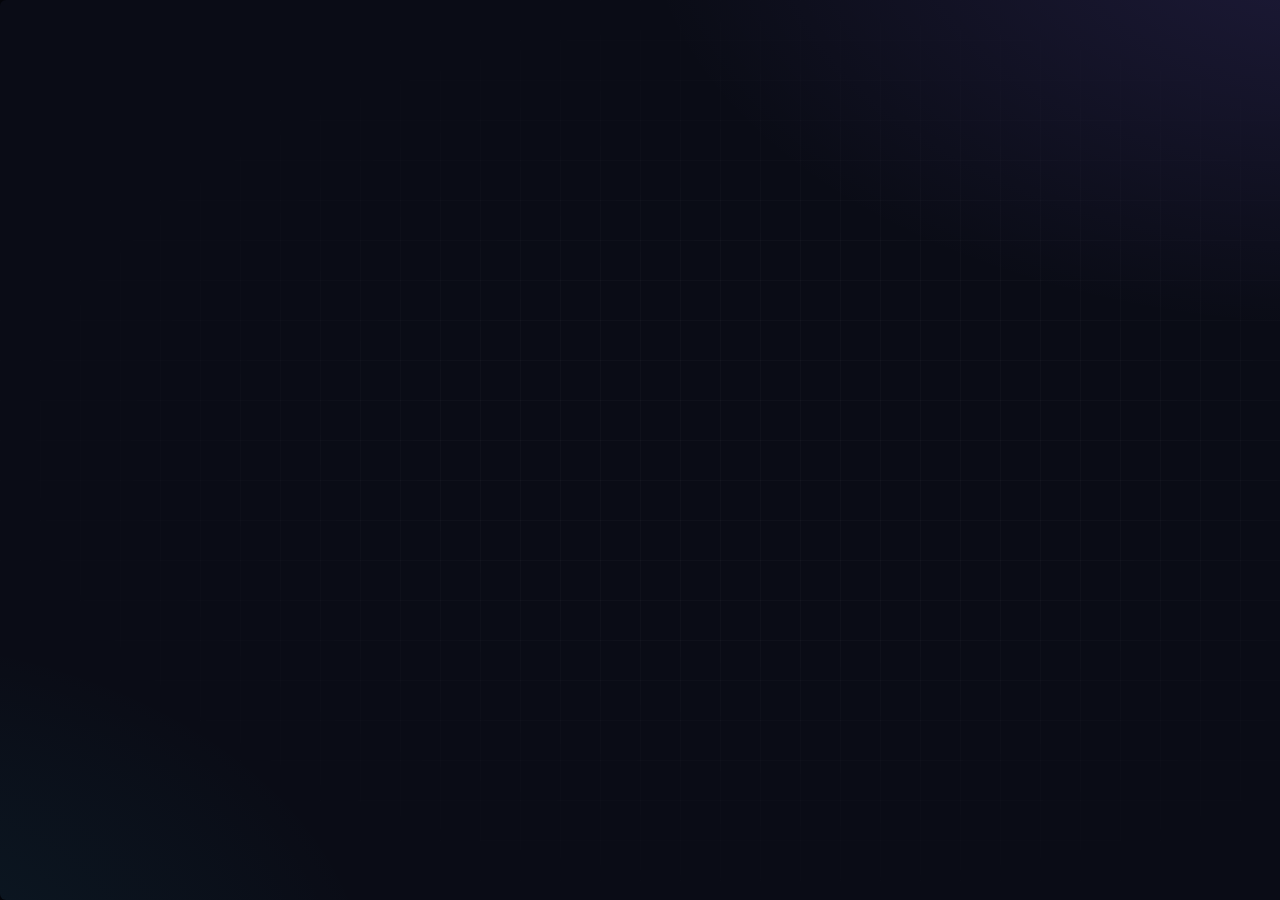
==== commit d6f7881c: "Update print statement from 'Hello' to 'Goodbye'" ====
--- a/index.html
+++ b/index.html
@@ -395,24 +395,80 @@
   <aside class="notes">მიმტანი ორ მხარეს აკავშირებს და ორივეს „საიდუმლოებს“ იცავს. Frontend-ს არ აინტერესებს რა ბაზაა ან რა ენაზეა Backend დაწერილი — მხოლოდ შეკვეთა და პასუხი.</aside>
 </section>
 
-<!-- 10. MENU = CONTRACT -->
+<!-- 10a. WAITER ROUTES ORDERS -->
 <section class="slide" data-section="2 · API">
-  <div class="kicker">მენიუ = API-ის კონტრაქტი</div>
-  <h2>შეკვეთა მხოლოდ <span class="c-asp">მენიუდან</span></h2>
-  <div class="grid2" style="grid-template-columns:1fr 1fr;align-items:center">
-    <div class="card" style="background:#f6efe1;border-color:#d8c8a8;padding:34px 40px">
-      <div style="text-align:center;font-size:30px;font-weight:800;color:#3b2a14;margin-bottom:18px">📜 მენიუ</div>
-      <div class="step" style="display:flex;justify-content:space-between;font-size:24px;color:#3b2a14;padding:10px 0;border-bottom:1px dashed #c8b48c"><span>ხაჭაპური</span><code style="font:700 18px var(--mono);color:#7a4b00">GET /khachapuri</code></div>
-      <div class="step" style="display:flex;justify-content:space-between;font-size:24px;color:#3b2a14;padding:10px 0;border-bottom:1px dashed #c8b48c"><span>ხინკალი</span><code style="font:700 18px var(--mono);color:#7a4b00">GET /khinkali</code></div>
-      <div class="step" style="display:flex;justify-content:space-between;font-size:24px;color:#3b2a14;padding:10px 0;border-bottom:1px dashed #c8b48c"><span>შეკვეთის გაკეთება</span><code style="font:700 18px var(--mono);color:#7a4b00">POST /orders</code></div>
-    </div>
-    <div class="col">
-      <div class="callout step" style="--a:var(--mvc);font-size:24px">✓ „ერთი ხაჭაპური“ — მენიუშია, მიიღებ.</div>
-      <div class="callout step" style="--a:var(--red);font-size:24px">✗ „სუში“ — მენიუში არ არის → <b>404 Not Found</b> 🙂</div>
-      <div class="callout step" style="--a:var(--api);font-size:24px">API ზუსტად ამბობს: <b>რა შეგიძლია მოითხოვო</b> და <b>რას მიიღებ პასუხად</b>.</div>
-    </div>
-  </div>
-  <aside class="notes">მენიუ არის შეთანხმება სტუმარსა და რესტორანს შორის. API-ის „მენიუს“ endpoint-ები ჰქვია — ამ სიტყვას დღეს ბევრჯერ გავიგონებთ.</aside>
+  <div class="kicker">მიმტანმა იცის, ვის მიუტანოს</div>
+  <h2>ყოველ შეკვეთას — <span class="c-asp">თავისი მზარეული</span></h2>
+  <svg viewBox="0 0 1420 560" width="1420" height="560">
+    <g class="in"><rect x="20" y="170" width="250" height="220" rx="20" fill="#0e2a33" stroke="#22d3ee" stroke-width="3"/><text x="145" y="265" text-anchor="middle" font-size="64">🤵</text><text x="145" y="330" text-anchor="middle" class="tw b" font-size="22">მიმტანი</text><text x="145" y="360" text-anchor="middle" class="ta b" font-size="17">API</text></g>
+    <g class="in" style="--d:.15s">
+      <rect x="1000" y="20" width="400" height="140" rx="18" fill="#1d1640" stroke="#8b6cff" stroke-width="2"/><text x="1030" y="105" font-size="48">👩‍🍳</text><text x="1110" y="85" class="tw b" font-size="22">თონე</text><text x="1110" y="118" class="tm" font-size="17">აცხობს ხაჭაპურს</text>
+      <rect x="1000" y="210" width="400" height="140" rx="18" fill="#1d1640" stroke="#8b6cff" stroke-width="2"/><text x="1030" y="295" font-size="48">👨‍🍳</text><text x="1110" y="275" class="tw b" font-size="22">ცივი კერძები</text><text x="1110" y="308" class="tm" font-size="17">ამზადებს სალათს</text>
+      <rect x="1000" y="400" width="400" height="140" rx="18" fill="#1d1640" stroke="#8b6cff" stroke-width="2"/><text x="1030" y="485" font-size="48">💵</text><text x="1110" y="465" class="tw b" font-size="22">სალარო</text><text x="1110" y="498" class="tm" font-size="17">ითვლის ანგარიშს</text>
+    </g>
+    <g class="step fade">
+      <path d="M270 230 C600 230 700 90 1000 90" stroke="#f5a524" stroke-width="3" fill="none" class="flow"/>
+      <g><rect x="-85" y="-20" width="170" height="40" rx="10" fill="#f5a524"/><text x="0" y="7" text-anchor="middle" class="td" font-size="18">„ხაჭაპური“</text>
+        <animateMotion dur="1.6s" begin="indefinite" fill="freeze" path="M360 230 C600 230 700 90 900 90"/></g>
+    </g>
+    <g class="step fade">
+      <path d="M270 280 H1000" stroke="#22c55e" stroke-width="3" fill="none" class="flow"/>
+      <g><rect x="-85" y="-20" width="170" height="40" rx="10" fill="#22c55e"/><text x="0" y="7" text-anchor="middle" class="td" font-size="18">„სალათი“</text>
+        <animateMotion dur="1.6s" begin="indefinite" fill="freeze" path="M360 280 H900"/></g>
+    </g>
+    <g class="step fade">
+      <path d="M270 330 C600 330 700 470 1000 470" stroke="#ec4899" stroke-width="3" fill="none" class="flow"/>
+      <g><rect x="-85" y="-20" width="170" height="40" rx="10" fill="#ec4899"/><text x="0" y="7" text-anchor="middle" class="td" font-size="18">„ანგარიში“</text>
+        <animateMotion dur="1.6s" begin="indefinite" fill="freeze" path="M360 330 C600 330 700 470 900 470"/></g>
+    </g>
+  </svg>
+  <div class="callout step" style="--a:var(--api);font-size:24px">მიმტანი თვითონ არ ამზადებს — ის <b>სწორ ადგილას</b> მიაქვს შეკვეთა. API-შიც ასეა: ყოველ მოთხოვნას <b>თავისი ადგილი</b> აქვს.</div>
+  <aside class="notes">მიმტანი იღებს სხვადასხვა შეკვეთას და თითოეული სხვადასხვა ადგილას მიაქვს: ხაჭაპური — თონესთან, სალათი — ცივი კერძების მზარეულთან, ანგარიში — სალაროში. შემდეგ სლაიდზე იგივეს ვნახავთ რეალურ API-ში.</aside>
+</section>
+
+<!-- 10b. API = MANY ENDPOINTS -->
+<section class="slide" data-section="2 · API">
+  <div class="kicker">Endpoint</div>
+  <h2>API შედგება <span class="c-api">Endpoint</span>-ებისგან</h2>
+  <svg viewBox="0 0 1420 520" width="1420" height="520">
+    <text x="130" y="30" text-anchor="middle" class="tm b" font-size="18">Frontend</text>
+    <text x="560" y="30" text-anchor="middle" class="ta b" font-size="18">API · Endpoint-ები</text>
+    <text x="1150" y="30" text-anchor="middle" class="tn b" font-size="18">Backend · ფუნქციები</text>
+    <g class="in"><rect x="20" y="170" width="220" height="180" rx="18" class="box"/><text x="130" y="260" text-anchor="middle" font-size="50">💻</text><text x="130" y="310" text-anchor="middle" class="tw b" font-size="19">საიტი</text></g>
+    <g class="in" style="--d:.1s">
+      <rect x="370" y="50" width="380" height="450" rx="20" fill="none" stroke="#22d3ee" stroke-width="2" stroke-dasharray="8 6"/>
+      <g class="mono" font-size="19">
+        <rect x="395" y="75" width="330" height="80" rx="12" fill="#0e2a33" stroke="#22d3ee" stroke-width="2"/><text x="415" y="108" class="tg b">GET</text><text x="480" y="108" class="tw">/api/products</text><text x="415" y="138" class="tm" font-size="15">პროდუქტების სია</text>
+        <rect x="395" y="175" width="330" height="80" rx="12" fill="#0e2a33" stroke="#22d3ee" stroke-width="2"/><text x="415" y="208" class="tg b">GET</text><text x="480" y="208" class="tw">/api/products/5</text><text x="415" y="238" class="tm" font-size="15">ერთი პროდუქტი</text>
+        <rect x="395" y="275" width="330" height="80" rx="12" fill="#0e2a33" stroke="#22d3ee" stroke-width="2"/><text x="415" y="308" class="to b">POST</text><text x="490" y="308" class="tw">/api/orders</text><text x="415" y="338" class="tm" font-size="15">შეკვეთის გაკეთება</text>
+        <rect x="395" y="375" width="330" height="80" rx="12" fill="#0e2a33" stroke="#22d3ee" stroke-width="2"/><text x="415" y="408" class="tg b">GET</text><text x="480" y="408" class="tw">/api/cart</text><text x="415" y="438" class="tm" font-size="15">ჩემი კალათა</text>
+      </g>
+    </g>
+    <g class="in mono" style="--d:.2s" font-size="20">
+      <rect x="960" y="75" width="380" height="80" rx="12" fill="#1d1640" stroke="#8b6cff" stroke-width="2"/><text x="985" y="122" class="tp">GetAllProducts()</text>
+      <rect x="960" y="175" width="380" height="80" rx="12" fill="#1d1640" stroke="#8b6cff" stroke-width="2"/><text x="985" y="222" class="tp">GetProduct(id)</text>
+      <rect x="960" y="275" width="380" height="80" rx="12" fill="#1d1640" stroke="#8b6cff" stroke-width="2"/><text x="985" y="322" class="tp">CreateOrder(order)</text>
+      <rect x="960" y="375" width="380" height="80" rx="12" fill="#1d1640" stroke="#8b6cff" stroke-width="2"/><text x="985" y="422" class="tp">GetCart(userId)</text>
+    </g>
+    <g class="step fade">
+      <g stroke="#353b6b" stroke-width="2.5" fill="none"><path d="M725 115 H960"/><path d="M725 215 H960"/><path d="M725 315 H960"/><path d="M725 415 H960"/></g>
+      <text x="842" y="103" text-anchor="middle" class="tm" font-size="15">იძახებს →</text>
+    </g>
+    <g class="step fade">
+      <path d="M240 230 C310 230 320 115 395 115" stroke="#22d3ee" stroke-width="3" fill="none"/>
+      <rect x="395" y="75" width="330" height="80" rx="12" fill="none" stroke="#22d3ee" stroke-width="4" class="pulse"/>
+      <rect x="960" y="75" width="380" height="80" rx="12" fill="rgba(139,108,255,.25)" stroke="#a78bfa" stroke-width="4"/>
+      <g><circle r="12" fill="#22d3ee"/><animateMotion dur="2.4s" begin="indefinite" fill="freeze" path="M240 230 C310 230 320 115 395 115 H960"/></g>
+    </g>
+    <g class="step fade">
+      <path d="M240 290 C310 290 320 315 395 315" stroke="#f5a524" stroke-width="3" fill="none"/>
+      <rect x="395" y="275" width="330" height="80" rx="12" fill="none" stroke="#f5a524" stroke-width="4" class="pulse"/>
+      <rect x="960" y="275" width="380" height="80" rx="12" fill="rgba(245,165,36,.2)" stroke="#f5a524" stroke-width="4"/>
+      <g><circle r="12" fill="#f5a524"/><animateMotion dur="2.4s" begin="indefinite" fill="freeze" path="M240 290 C310 290 320 315 395 315 H960"/></g>
+    </g>
+  </svg>
+  <div class="callout step" style="--a:var(--api);font-size:24px"><b>Endpoint</b> = <b>მეთოდი + მისამართი</b> ერთი კონკრეტული მიზნით. მოთხოვნა მოდის Endpoint-ზე → Endpoint Backend-ში შესაბამის <b>ფუნქციას</b> ააქტიურებს.</div>
+  <aside class="notes">API ერთი დიდი „კარი“ არ არის — ეს ბევრი პატარა კარის ნაკრებია. თითოეულ კარს (Endpoint-ს) თავისი მისამართი და თავისი საქმე აქვს. Frontend-მა იცის რომელ კარზე დააკაკუნოს, კარი კი Backend-ში სწორ ფუნქციას „ურეკავს“. პრაქტიკაში app.MapGet(...) = ზუსტად ერთი Endpoint.</aside>
 </section>
 
 <!-- 11. API DEFINITION -->
@@ -930,175 +986,4 @@
     </div>
     <div class="col">
       <pre class="code big step"><span class="ttl">Response</span><code><span class="ln"><span class="kr">HTTP</span><span class="o">/</span><span class="m">1.1</span> <span class="m">200</span> <span class="ne">OK</span></span><span class="ln"><span class="na">Content-Type</span><span class="o">:</span> <span class="l">application/json</span></span><span class="ln">     <span class="l"> </span></span></code></pre>
-      <pre class="code big step" data-with><code><span class="ln"><span class="p">[</span></span><span class="ln"><span class="w">  </span><span class="p">{</span><span class="w"> </span><span class="nt">"id"</span><span class="p">:</span><span class="w"> </span><span class="mi">1</span><span class="p">,</span><span class="w"> </span><span class="nt">"name"</span><span class="p">:</span><span class="w"> </span><span class="s2">"ლეპტოპი"</span><span class="p">,</span><span class="w"> </span><span class="nt">"price"</span><span class="p">:</span><span class="w"> </span><span class="mi">2400</span><span class="w"> </span><span class="p">},</span></span><span class="ln"><span class="w">  </span><span class="p">{</span><span class="w"> </span><span class="nt">"id"</span><span class="p">:</span><span class="w"> </span><span class="mi">2</span><span class="p">,</span><span class="w"> </span><span class="nt">"name"</span><span class="p">:</span><span class="w"> </span><span class="s2">"მაუსი"</span><span class="p">,</span><span class="w"> </span><span class="nt">"price"</span><span class="p">:</span><span class="w"> </span><span class="mi">45</span><span class="w"> </span><span class="p">}</span></span><span class="ln"><span class="p">]</span></span><span class="ln"><span class="w">      </span></span></code></pre>
-    </div>
-  </div>
-  <aside class="notes">დააკვირდით: C#-ში Name დავწერეთ, JSON-ში name მოვიდა — ASP.NET Core ავტომატურად აქცევს JSON-ის სტილზე (camelCase).</aside>
-</section>
-
-<!-- 40. METHODS IN CODE -->
-<section class="slide" data-section="6 · პრაქტიკა">
-  <div class="kicker">შემდეგი ნაბიჯები</div>
-  <h2>5 მეთოდი = 5 <span class="c-api">Map</span></h2>
-  <div class="col" style="gap:14px;margin-top:20px">
-    <div class="method-card step left" style="--a:var(--mvc)"><span class="m">MapGet</span><span class="t mono">("/api/products", …)</span><span class="t" style="margin-left:auto">წაკითხვა</span></div>
-    <div class="method-card step left" style="--a:var(--asp)"><span class="m">MapPost</span><span class="t mono">("/api/products", …)</span><span class="t" style="margin-left:auto">შექმნა</span></div>
-    <div class="method-card step left" style="--a:var(--wf)"><span class="m">MapPut</span><span class="t mono">("/api/products/{id}", …)</span><span class="t" style="margin-left:auto">მთლიანად შეცვლა</span></div>
-    <div class="method-card step left" style="--a:var(--core)"><span class="m">MapPatch</span><span class="t mono">("/api/products/{id}", …)</span><span class="t" style="margin-left:auto">ნაწილობრივ შეცვლა</span></div>
-    <div class="method-card step left" style="--a:var(--red)"><span class="m">MapDelete</span><span class="t mono">("/api/products/{id}", …)</span><span class="t" style="margin-left:auto">წაშლა</span></div>
-  </div>
-  <p class="lead step mt" style="text-align:center">დანარჩენ 4-ს შემდეგ ლექციებზე დავწერთ ✍️</p>
-  <aside class="notes">ანონსი: ყოველ REST მეთოდს თავისი Map მეთოდი აქვს. {id} — მისამართის ნაწილი, რომელიც იცვლება.</aside>
-</section>
-
-<!-- 41. RECAP -->
-<section class="slide" data-section="შეჯამება">
-  <div class="kicker">შეჯამება</div>
-  <h2>დღეს ვისწავლეთ</h2>
-  <div class="col" style="gap:34px;margin-top:40px">
-    <div class="row step left" style="gap:20px;align-items:center"><span class="big-emoji" style="font-size:44px">⚙️</span><span style="font-size:30px"><b>Backend</b> — საერთო ადგილი მონაცემისა და წესებისთვის</span></div>
-    <div class="row step left" style="gap:20px;align-items:center"><span class="big-emoji" style="font-size:44px">🤵</span><span style="font-size:30px"><b>API</b> — „მიმტანი“ Frontend-სა და Backend-ს შორის</span></div>
-    <div class="row step left" style="gap:20px;align-items:center"><span class="big-emoji" style="font-size:44px">🌐</span><span style="font-size:30px"><b>Request → Response</b>, JSON და სტატუს კოდები</span></div>
-    <div class="row step left" style="gap:20px;align-items:center"><span class="big-emoji" style="font-size:44px">📮</span><span style="font-size:30px"><b>REST</b> — რესურსი + 5 მეთოდი: GET, POST, PUT, PATCH, DELETE</span></div>
-    <div class="row step left" style="gap:20px;align-items:center"><span class="big-emoji" style="font-size:44px">🔌</span><span style="font-size:30px"><b>ASP.NET Core Web API</b> — და ჩვენი პირველი <code class="i">MapGet</code></span></div>
-  </div>
-</section>
-
-<!-- 42. QUIZ / HOMEWORK -->
-<section class="slide" data-section="შეჯამება">
-  <div class="kicker">შეამოწმე თავი</div>
-  <h2>5 კითხვა 🙋</h2>
-  <div class="qa"><span class="n">01</span><span class="q">რატომ არ შეიძლება ონლაინ მაღაზია მხოლოდ ბრაუზერში ცხოვრობდეს?</span><span class="a step">მონაცემი და წესები ყველასთვის საერთო უნდა იყოს და დაცული — ეს Backend-ის საქმეა.</span></div>
-  <div class="qa"><span class="n">02</span><span class="q">ვინ არის „მიმტანი“ და რა არის „მენიუ“?</span><span class="a step">მიმტანი = API, მენიუ = endpoint-ების სია.</span></div>
-  <div class="qa"><span class="n">03</span><span class="q">რომელი მეთოდით შევქმნით ახალ მომხმარებელს?</span><span class="a step"><code class="i">POST /users</code> → 201 Created</span></div>
-  <div class="qa"><span class="n">04</span><span class="q">PUT და PATCH — რა განსხვავებაა?</span><span class="a step">PUT მთლიანად ცვლის, PATCH — მხოლოდ გაგზავნილ ველებს.</span></div>
-  <div class="qa"><span class="n">05</span><span class="q">რას ნიშნავს 404?</span><span class="a step">მოთხოვნილი რესურსი ვერ მოიძებნა (4xx = კლიენტის შეცდომა).</span></div>
-  <div class="callout step mt" style="--a:var(--api)">🏠 <b>დავალება:</b> დაამატე endpoint <code class="i">GET /api/categories</code> საკუთარი სიით და შეამოწმე .http ფაილით.</div>
-</section>
-
-<div id="hud"><span class="sec"></span><span class="dots"></span><span class="num"></span></div><div id="bar"></div>
-</div></div>
-<div id="notes"></div><div id="overview"></div>
-<div id="help">→ შემდეგი · ← წინა · N შენიშვნები · O ყველა სლაიდი · F სრული ეკრანი</div>
-<script>(() => {
-  const deck = document.getElementById('deck');
-  const slides = [...deck.querySelectorAll('.slide')];
-  const hud = { sec: document.querySelector('#hud .sec'), num: document.querySelector('#hud .num'), dots: document.querySelector('#hud .dots') };
-  const bar = document.getElementById('bar');
-  const notes = document.getElementById('notes');
-  const ov = document.getElementById('overview');
-
-  // ----- build step groups per slide -----
-  const groups = slides.map(s => {
-    const els = [...s.querySelectorAll('.step, .trigger, .codestep')].filter(e => !e.closest('.notes'));
-    const g = [];
-    els.forEach(e => { if (e.hasAttribute('data-with') && g.length) g[g.length - 1].push(e); else g.push([e]); });
-    return g;
-  });
-  // sections
-  let curSec = '';
-  const sections = slides.map(s => (curSec = s.dataset.section ?? curSec));
-
-  // typing lengths
-  document.querySelectorAll('.typing').forEach(t => { t.style.setProperty('--n', t.textContent.length); if (!t.style.getPropertyValue('--t')) t.style.setProperty('--t', Math.max(.6, t.textContent.length * .045) + 's'); });
-
-  // svg draw lengths
-  document.querySelectorAll('.draw path,.draw line,.draw polyline,path.draw,line.draw,.autodraw path,path.autodraw').forEach(p => {
-    try { const L = Math.ceil(p.getTotalLength()) + 2; p.style.setProperty('--len', L); } catch (e) {}
-  });
-
-  let i = 0, k = 0;
-  const parseHash = () => { const m = location.hash.match(/#\/?(\d+)(?:\.(\d+))?/); if (m) { i = Math.min(slides.length - 1, Math.max(0, +m[1] - 1)); k = Math.min(groups[i].length, +(m[2] || 0)); } };
-  parseHash();
-
-  function smil(root, filter) {
-    root.querySelectorAll('animate,animateMotion,animateTransform,set').forEach(a => {
-      if (filter(a)) { try { a.beginElement(); } catch (e) {} }
-    });
-  }
-  function ranges(spec) {
-    const out = new Set();
-    String(spec).split(',').forEach(p => { const [a, b] = p.split('-').map(Number); for (let x = a; x <= (b || a); x++) out.add(x); });
-    return out;
-  }
-
-  let prevI = -1, prevK = -1;
-  function render(forward) {
-    slides.forEach((s, x) => { s.classList.toggle('active', x === i); s.classList.toggle('past', x < i); });
-    const s = slides[i];
-    groups[i].forEach((g, x) => g.forEach(e => e.classList.toggle('shown', x < k)));
-    // data-hide triggers: hide target element(s) once the trigger is shown
-    s.querySelectorAll('[data-hide]').forEach(t => {
-      s.querySelectorAll(t.dataset.hide).forEach(el => el.classList.toggle('gone', t.classList.contains('shown')));
-    });
-    // code highlights
-    s.querySelectorAll('pre.code[id]').forEach(pre => {
-      const steps = [...s.querySelectorAll(`.codestep[data-for="${pre.id}"]`)].filter(c => c.classList.contains('shown'));
-      const last = steps[steps.length - 1];
-      const lines = [...pre.querySelectorAll('.ln')];
-      if (!last || last.dataset.lines === 'all') { lines.forEach(l => l.classList.remove('hl', 'dim')); return; }
-      const set = ranges(last.dataset.lines);
-      lines.forEach((l, n) => { const on = set.has(n + 1); l.classList.toggle('hl', on); l.classList.toggle('dim', !on); });
-    });
-    // animations
-    if (i !== prevI) {
-      smil(s, a => a.hasAttribute('data-auto'));
-    }
-    if (i === prevI && k > prevK) {
-      for (let x = prevK; x < k; x++) groups[i][x].forEach(e => smil(e, a => !a.hasAttribute('data-auto')));
-    } else if (i !== prevI && k > 0) {
-      for (let x = 0; x < k; x++) groups[i][x].forEach(e => smil(e, a => !a.hasAttribute('data-auto')));
-    }
-    prevI = i; prevK = k;
-    // hud
-    hud.sec.textContent = sections[i] || '';
-    hud.num.textContent = `${i + 1} / ${slides.length}`;
-    const n = groups[i].length;
-    hud.dots.innerHTML = n ? Array.from({ length: n }, (_, x) => x < k ? '<b>●</b>' : '○').join('') : '';
-    bar.style.width = ((i + (n ? k / n : 1)) / slides.length * 100) + '%';
-    const nt = s.querySelector('.notes');
-    notes.innerHTML = `<h6>შენიშვნები ლექტორისთვის · სლაიდი ${i + 1}</h6>` + (nt ? nt.innerHTML : '<span class="muted">—</span>');
-    history.replaceState(null, '', `#/${i + 1}${k ? '.' + k : ''}`);
-    [...ov.children].forEach((b, x) => b.classList.toggle('cur', x === i));
-  }
-
-  function next() { if (k < groups[i].length) k++; else if (i < slides.length - 1) { i++; k = 0; } render(true); }
-  function prev() { if (k > 0) { k--; prevK = k; } else if (i > 0) { i--; k = groups[i].length; } render(false); }
-  function go(x, all) { i = Math.max(0, Math.min(slides.length - 1, x)); k = all ? groups[i].length : 0; render(true); }
-
-  // overview
-  slides.forEach((s, x) => {
-    const b = document.createElement('button');
-    const t = s.querySelector('h1,h2,h3')?.textContent.trim() || s.dataset.title || 'სლაიდი';
-    b.innerHTML = `<small>${x + 1} · ${sections[x] || ''}</small>${t}`;
-    b.onclick = e => { e.stopPropagation(); ov.classList.remove('open'); go(x); };
-    ov.appendChild(b);
-  });
-
-  document.addEventListener('keydown', e => {
-    if (e.ctrlKey || e.metaKey || e.altKey) return;
-    const key = e.key;
-    if (['ArrowRight', 'PageDown', ' ', 'Enter', 'ArrowDown'].includes(key)) { e.preventDefault(); e.shiftKey ? go(i + 1) : next(); }
-    else if (['ArrowLeft', 'PageUp', 'Backspace', 'ArrowUp'].includes(key)) { e.preventDefault(); e.shiftKey ? go(i - 1) : prev(); }
-    else if (key === 'Home') go(0);
-    else if (key === 'End') go(slides.length - 1, true);
-    else if (key === 'n' || key === 'N') notes.classList.toggle('open');
-    else if (key === 'o' || key === 'O' || key === 'Escape') ov.classList.toggle('open', key === 'Escape' ? false : !ov.classList.contains('open'));
-    else if (key === 'f' || key === 'F') { document.fullscreenElement ? document.exitFullscreen() : document.documentElement.requestFullscreen?.(); }
-    else if (key === 'a' || key === 'A') { k = groups[i].length; render(true); }
-  });
-  document.getElementById('stage').addEventListener('click', e => {
-    if (e.target.closest('a,button,#notes')) return;
-    (e.clientX < innerWidth * 0.3) ? prev() : next();
-  });
-  let tx = null;
-  addEventListener('touchstart', e => tx = e.touches[0].clientX, { passive: true });
-  addEventListener('touchend', e => { if (tx == null) return; const d = e.changedTouches[0].clientX - tx; if (Math.abs(d) > 50) (d < 0 ? next() : prev()); tx = null; });
-  addEventListener('hashchange', () => { const oi = i, ok = k; parseHash(); if (oi !== i || ok !== k) render(true); });
-
-  function fit() { const s = Math.min(innerWidth / 1600, innerHeight / 900); deck.style.setProperty('--s', s); }
-  addEventListener('resize', fit); fit();
-  render(true);
-})();
-</script>
-</body></html>
+      <pre class="code big step" data-with><code><span class="ln"><span class="p">[</span></span><span class="ln"><span class="w">  </span><span class="p">{</span><span class="w"> </span><span class="nt">"id"</span><span class="p">:</span><span class="w"> </span><span class="mi">1</span><span class="p">,</span><span class="w"> </span><span class="nt">"name"</span><span class="p">:</span><span class="w"> </span><span class="s2">"ლეპტოპი"</span><span class="p">,</span><span class="w"> </span><span class="nt">"price"</span><span class="p">:</span><span cl
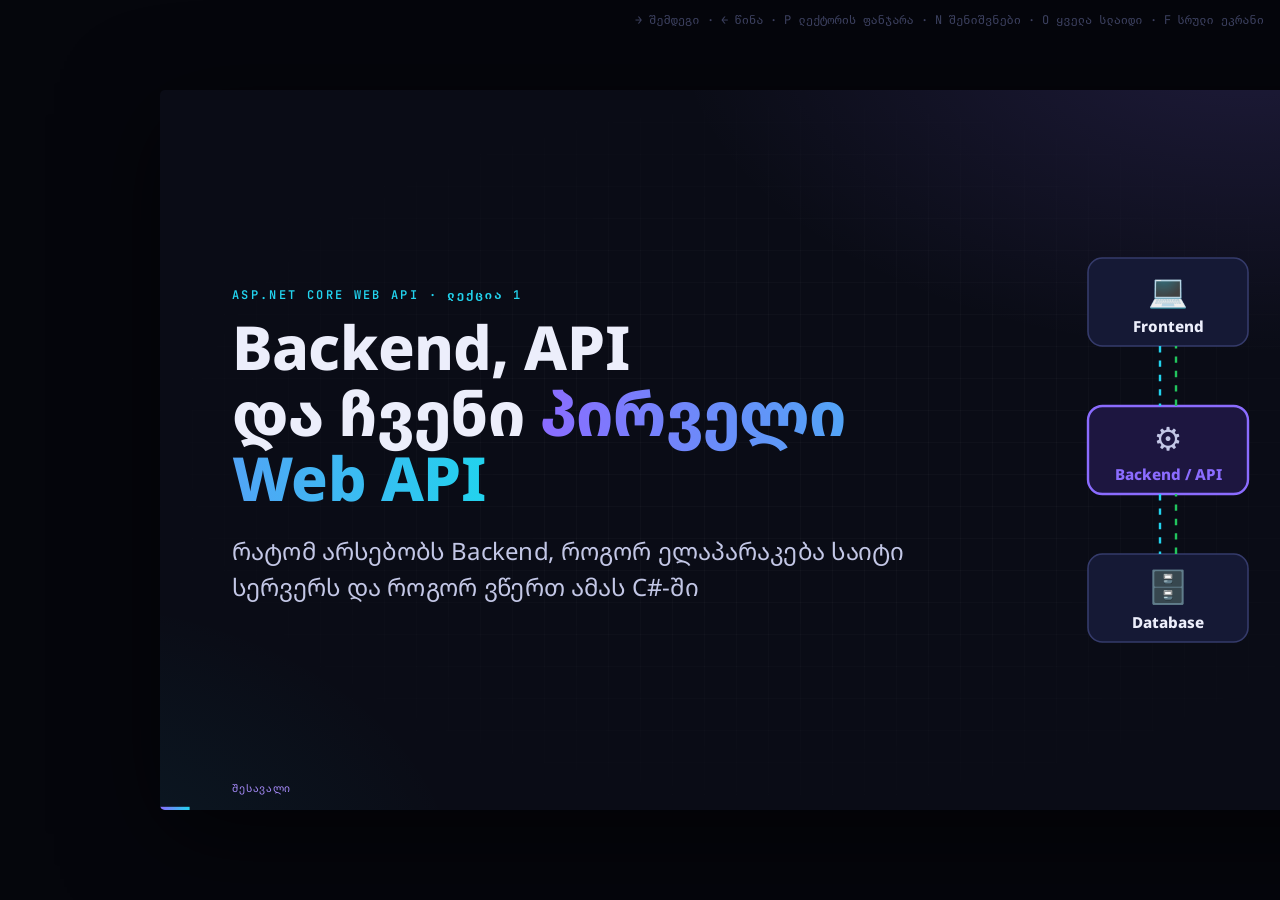
==== commit 0486f8f6: "Lecture 1: final deck with presenter view, speaker script and sources - index.html: 43-slide deck (B" ====
--- a/index.html
+++ b/index.html
@@ -225,6 +225,36 @@
 .method-card .m{font:800 26px var(--mono);color:var(--a);min-width:120px}
 .method-card .t{font-size:22px;color:var(--ink2)}
 .verb{font:800 64px var(--mono);color:var(--a)}
+#notes{max-height:46vh;font-size:19px;line-height:1.55}
+#notes .nl{padding:3px 10px;border-radius:6px;margin:2px 0}
+#notes .say{color:#e6e8f7}
+#notes .cue{color:#9aa0c3}
+#notes .cue .ck{display:inline-block;min-width:54px;font:700 15px var(--mono);color:#22d3ee}
+#notes .cue.done{opacity:.4}
+#notes .cue.next{background:rgba(34,211,238,.14);color:#fff;box-shadow:inset 3px 0 0 #22d3ee}
+#notes .q{color:#facc15}
+#notes .t{color:#a78bfa;font:600 15px var(--mono)}
+#notes .imp{color:#22c55e;font-weight:700}
+#notes .dir{color:#8a90b8;font-style:italic;font-size:16px}
+body.presenter #stage,body.presenter #help,body.presenter #notes,body.presenter #overview{display:none!important}
+body.presenter{overflow:auto;background:#0a0c16}
+#presenter{display:flex;flex-direction:column;height:100vh;font-family:var(--font);color:var(--ink)}
+#presenter .p-head{display:flex;gap:24px;align-items:center;padding:14px 26px;background:#151935;border-bottom:2px solid var(--net);font-size:20px;font-weight:700}
+#presenter .p-steps{color:var(--api);font:600 16px var(--mono)}
+#presenter .p-clock{margin-left:auto;color:var(--core);font:700 20px var(--mono)}
+#presenter .p-notes{flex:1;overflow:auto;padding:18px 30px;font-size:23px;line-height:1.55}
+#presenter .nl{padding:5px 12px;border-radius:8px;margin:3px 0}
+#presenter .say{color:#e6e8f7}
+#presenter .cue{color:#9aa0c3;font-size:19px}
+#presenter .cue .ck{display:inline-block;min-width:60px;font:700 16px var(--mono);color:#22d3ee}
+#presenter .cue.done{opacity:.35}
+#presenter .cue.next{background:rgba(34,211,238,.16);color:#fff;box-shadow:inset 4px 0 0 #22d3ee;font-size:22px}
+#presenter .q{color:#facc15}
+#presenter .t{color:#a78bfa;font:600 17px var(--mono)}
+#presenter .imp{color:#22c55e;font-weight:700}
+#presenter .dir{color:#8a90b8;font-style:italic;font-size:18px}
+#presenter .p-foot{display:flex;gap:20px;padding:10px 26px;background:#11142a;color:var(--muted);font-size:16px}
+#presenter .p-help{margin-left:auto;font-size:13px}
 
 .slide .notes{display:none}</style></head>
 <body>
@@ -248,7 +278,7 @@
       <g class="in fade" style="--d:1.3s"><path d="M220 120 V195" stroke="#22d3ee" stroke-width="3" class="flow"/><path d="M240 195 V120" stroke="#22c55e" stroke-width="3" class="flow"/><path d="M220 305 V380" stroke="#22d3ee" stroke-width="3" class="flow"/><path d="M240 380 V305" stroke="#22c55e" stroke-width="3" class="flow"/></g>
     </svg>
   </div>
-  <aside class="notes">დღეს მთელ სურათს ვნახავთ: რა არის Backend, რა არის API, როგორ ლაპარაკობენ ერთმანეთთან, რა არის REST — და ბოლოს Visual Studio-ში ჩვენს პირველ API-ს დავწერთ.</aside>
+  <aside class="notes" data-cues="0"><div class="nl t">⏱ 0:00 · 2 წთ</div><div class="nl dir">სლაიდი ჯერ ღიაა, სანამ სტუდენტები სხდებიან. → არ დააჭირო.</div><div class="nl say">გამარჯობა! დღეს ჩვენი კურსის პირველი ლექციაა.</div><div class="nl say">ბოლოს თქვენი ხელით დაწერილი პირველი API გექნებათ — სერვერი, რომელსაც ნებისმიერი საიტი ან მობილური აპი შეიძლება მიუერთდეს.</div><div class="nl say">მაგრამ სანამ კოდს დავწერთ, უნდა გავიგოთ: რატომ? რატომ არსებობს Backend, რა არის API, როგორ ლაპარაკობს საიტი სერვერთან.</div><div class="nl say">მარჯვნივ ხედავთ დღევანდელ სურათს: Frontend, Backend და Database. ლექციის ბოლოს ამ სამი ყუთის ყოველი ისარი გასაგები იქნება.</div></aside>
 </section>
 
 <!-- 2. ROADMAP -->
@@ -264,7 +294,7 @@
     <g class="step zoom" style="transform-origin:1000px 210px"><circle cx="1000" cy="210" r="44" fill="#2a1d4d" stroke="#a78bfa" stroke-width="3"/><text x="1000" y="226" text-anchor="middle" font-size="40">🟣</text><text x="1000" y="300" text-anchor="middle" class="tw b" font-size="21">.NET</text><text x="1000" y="326" text-anchor="middle" class="tm" font-size="16">პროექტის ტიპები</text></g>
     <g class="step zoom" style="transform-origin:1360px 210px"><circle cx="1360" cy="210" r="50" fill="#0e2a33" stroke="#22d3ee" stroke-width="4" class="pulse"/><text x="1360" y="228" text-anchor="middle" font-size="44">⌨️</text><text x="1360" y="300" text-anchor="middle" class="ta b" font-size="21">პრაქტიკა</text><text x="1360" y="326" text-anchor="middle" class="tm" font-size="16">Visual Studio</text></g>
   </svg>
-  <aside class="notes">გზის რუკა: თითოეული გაჩერება წინაზე შენდება. ბოლოს ყველაფერს კოდში ვნახავთ.</aside>
+  <aside class="notes" data-cues="6"><div class="nl t">⏱ 2 წთ</div><div class="nl say">დღეს ექვს გაჩერებას გავივლით. თითოეული წინაზე დგას — ერთიც რომ გამოტოვოთ, შემდეგი გაგიჭირდებათ.</div><div class="nl cue" data-c="1"><span class="ck">→ 1</span>Backend</div><div class="nl say">ჯერ — რა არის Backend და რატომ ვერ გავძლებთ მის გარეშე.</div><div class="nl cue" data-c="2"><span class="ck">→ 2</span>API</div><div class="nl say">შემდეგ — API: როგორ ელაპარაკება საიტი Backend-ს.</div><div class="nl cue" data-c="3"><span class="ck">→ 3</span>როგორ მუშაობს საიტი</div><div class="nl say">შემდეგ ავაწყობთ სრულ სურათს: რა ხდება, როცა ღილაკს აჭერ.</div><div class="nl cue" data-c="4"><span class="ck">→ 4</span>REST</div><div class="nl say">REST — წესები, რომლითაც API-ს ვაპროექტებთ, და ხუთი მეთოდი.</div><div class="nl cue" data-c="5"><span class="ck">→ 5</span>.NET</div><div class="nl say">.NET — რა ხელსაწყოები გვაქვს და რომელს ვირჩევთ.</div><div class="nl cue" data-c="6"><span class="ck">→ 6</span>პრაქტიკა</div><div class="nl say">და ბოლოს Visual Studio-ში დავწერთ ჩვენს პირველ API-ს.</div><div class="nl dir">შემდეგ სლაიდზე გადასვლა: ისევ →.</div></aside>
 </section>
 
 <!-- ============ PART 1: BACKEND ============ -->
@@ -275,6 +305,7 @@
     <p class="lead mt in" style="--d:.3s">და რატომ ვერ ავაწყობთ საიტს მის გარეშე</p>
   </div>
   <div class="big-num">01</div>
+  <aside class="notes" data-cues="0"><div class="nl t">⏱ 0:04 · ნაწილი 1 (≈15 წთ)</div><div class="nl q">❓ დავიწყოთ კითხვით: რა გგონიათ, რას ნიშნავს „Backend“? ვინმემ თქვას თავისი სიტყვებით.</div><div class="nl dir">მოუსმინე 2-3 პასუხს, არ შეასწორო. „კარგი, ვნახოთ“ და →.</div></aside>
 </section>
 
 <!-- 4. ICEBERG -->
@@ -294,7 +325,7 @@
       <text x="560" y="485" class="tw">💳 გადახდა, ფოსტა, SMS</text>
     </g>
   </svg>
-  <aside class="notes">საიტი აისბერგს ჰგავს: ზემოთ პატარა ნაწილია, რასაც მომხმარებელი ხედავს — Frontend. წყლის ქვეშ დიდი ნაწილია, რომელიც ყველაფერს ამუშავებს — Backend.</aside>
+  <aside class="notes" data-cues="3"><div class="nl t">⏱ 2 წთ</div><div class="nl say">საიტი აისბერგს ჰგავს. ზემოთ პატარა ნაწილია — ის, რასაც მომხმარებელი ხედავს. ეს არის Frontend.</div><div class="nl cue" data-c="1"><span class="ck">→ 1</span>Backend (წყლის ქვეშ)</div><div class="nl say">მაგრამ წყლის ქვეშ გაცილებით დიდი ნაწილია, რომელსაც ვერავინ ხედავს. ეს არის Backend.</div><div class="nl cue" data-c="2"><span class="ck">→ 2</span>ზედა ნაწილის აღწერა</div><div class="nl say">Frontend — ღილაკები, ფერები, ტექსტი, ფორმები. ლამაზი და ხილული.</div><div class="nl cue" data-c="3"><span class="ck">→ 3</span>Backend-ის საქმეები</div><div class="nl say">Backend კი ინახავს მონაცემებს, ამოწმებს წესებს, ამოწმებს ვინ ხარ და რისი უფლება გაქვს, და ელაპარაკება ბანკს, ფოსტას, SMS სერვისს.</div><div class="nl imp">მთავარი: რასაც ეკრანზე ხედავთ, ეს საიტის მხოლოდ პატარა ნაწილია.</div></aside>
 </section>
 
 <!-- 5. WITHOUT BACKEND -->
@@ -326,7 +357,7 @@
           <text x="520" y="160" text-anchor="middle" class="tr b" font-size="16">✗ ამოიწურა</text></g>
       </svg></div>
   </div>
-  <aside class="notes">ბრაუზერის კოდი თითოეული მომხმარებლის კომპიუტერზე მუშაობს და ერთმანეთზე არაფერი იციან. საჭიროა ერთი საერთო ადგილი, სადაც მონაცემი და წესები ცხოვრობს — ეს არის Backend. კიდევ ერთი პრობლემა: ბრაუზერში კოდი ყველას შეუძლია შეცვალოს (DevTools) — ფასიც კი.</aside>
+  <aside class="notes" data-cues="6"><div class="nl t">⏱ 4 წთ</div><div class="nl say">მოდით ექსპერიმენტი ჩავატაროთ. ავაწყოთ ონლაინ მაღაზია მხოლოდ ბრაუზერში, Backend-ის გარეშე.</div><div class="nl say">მარცხნივ: ანა და გიორგი, თითოეული საკუთარ კომპიუტერთან. ორივე ხედავს — მარაგში 1 ლეპტოპია.</div><div class="nl cue" data-c="1"><span class="ck">→ 1</span>ორივე აჭერს „ვიყიდე“</div><div class="nl say">ორივემ ერთდროულად დააჭირა „ვიყიდე“. და ორივეს ეუბნება — წარმატებით!</div><div class="nl cue" data-c="2"><span class="ck">→ 2</span>პრობლემა</div><div class="nl say">გაიყიდა ორი ლეპტოპი, მარაგში კი ერთი იყო. რატომ? იმიტომ, რომ ბრაუზერის კოდი თითოეულის კომპიუტერზე მუშაობს — ანას ბრაუზერმა არ იცის, რა ხდება გიორგისთან.</div><div class="nl q">❓ როგორ გამოვასწოროთ? ~ (სწორი პასუხი: საჭიროა ერთი საერთო ადგილი)</div><div class="nl cue" data-c="3"><span class="ck">→ 3</span>(მარჯვნივ) სერვერი — მარაგი: 1</div><div class="nl say">სწორედ. საჭიროა ერთი საერთო ადგილი ყველასთვის — სერვერი. მარაგი ახლა ინახება იქ, ერთ ადგილას.</div><div class="nl cue" data-c="4"><span class="ck">→ 4</span>ანა ყიდულობს</div><div class="nl say">ანა აგზავნის: ვყიდულობ.</div><div class="nl cue" data-c="5"><span class="ck">→ 5</span>მარაგი 0, ანას „შენია!“</div><div class="nl say">სერვერი ამოწმებს: მარაგი 1-ია, კარგი — ყიდის, მარაგი ხდება 0.</div><div class="nl cue" data-c="6"><span class="ck">→ 6</span>გიორგი — „ამოიწურა“</div><div class="nl say">გიორგი იგივეს აგზავნის, მაგრამ სერვერი ამოწმებს — მარაგი 0-ია, უარი.</div><div class="nl imp">Backend = ერთი საერთო ადგილი, სადაც მონაცემი და წესები ცხოვრობს.</div><div class="nl dir">ბონუსი (თუ დრო გაქვს): ბრაუზერში კოდს ნებისმიერი შეცვლის DevTools-ით — ფასსაც კი. ამიტომ წესებს ბრაუზერს ვერ ვანდობთ.</div></aside>
 </section>
 
 <!-- 6. BACKEND JOBS -->
@@ -340,7 +371,7 @@
     <div class="card accent step zoom" style="--a:var(--api);text-align:center"><div class="big-emoji">🔌</div><h3 class="mt" style="justify-content:center">აკავშირებს</h3><p>ბანკს, ფოსტას, SMS-ს, სხვა სერვისებს</p></div>
   </div>
   <div class="callout step mt2" style="--a:var(--net);font-size:26px">Backend = პროგრამა, რომელიც <b>სერვერზე</b> მუშაობს და ყველა მომხმარებლისთვის <b>ერთია</b>.</div>
-  <aside class="notes">თითოეულ ბარათზე მოიყვანეთ მაგალითი მათთვის ნაცნობი აპიდან (ბანკის აპი, Facebook, Glovo).</aside>
+  <aside class="notes" data-cues="5"><div class="nl t">⏱ 2 წთ</div><div class="nl say">შევაჯამოთ, რას აკეთებს Backend. ოთხი მთავარი საქმე:</div><div class="nl cue" data-c="1"><span class="ck">→ 1</span>ინახავს</div><div class="nl say">ინახავს მონაცემებს: მომხმარებლებს, პროდუქტებს, შეკვეთებს.</div><div class="nl cue" data-c="2"><span class="ck">→ 2</span>ამოწმებს</div><div class="nl say">ამოწმებს წესებს — მაგალითად, მარაგი უარყოფითი ვერ გახდება. ზუსტად ის, რაც წინა სლაიდზე ვნახეთ.</div><div class="nl cue" data-c="3"><span class="ck">→ 3</span>იცავს</div><div class="nl say">იცავს: ვინ ხარ? შეგიძლია ამის გაკეთება? მაგალითად, სხვისი შეკვეთა ვერ ნახო.</div><div class="nl cue" data-c="4"><span class="ck">→ 4</span>აკავშირებს</div><div class="nl say">აკავშირებს სხვა სერვისებთან: ბარათით გადახდა ბანკთან მიდის, დადასტურების კოდი SMS სერვისთან.</div><div class="nl cue" data-c="5"><span class="ck">→ 5</span>განმარტება</div><div class="nl imp">Backend არის პროგრამა, რომელიც სერვერზე მუშაობს და ყველა მომხმარებლისთვის ერთია.</div><div class="nl q">❓ მაგალითი: ბანკის აპში გადარიცხვას აკეთებთ — რომელ ოთხივეს აკეთებს აქ Backend?</div></aside>
 </section>
 
 <!-- 7. RESTAURANT -->
@@ -354,7 +385,7 @@
     <g class="step right"><rect x="1110" y="60" width="300" height="330" rx="22" fill="#33240b" stroke="#f5a524" stroke-width="3"/><text x="1260" y="160" text-anchor="middle" font-size="70">🧊</text><text x="1260" y="240" text-anchor="middle" class="tw b" font-size="28">საწყობი</text><text x="1260" y="290" text-anchor="middle" class="to b" font-size="24">= Database</text><text x="1260" y="330" text-anchor="middle" class="tm" font-size="17">პროდუქტები ინახება</text></g>
     <g class="step fade"><text x="710" y="470" text-anchor="middle" class="tw" font-size="24">სტუმარი სამზარეულოში არ შედის. მაშ როგორ შეუკვეთოს? → <tspan class="ta b">ნაწილი 2</tspan></text></g>
   </svg>
-  <aside class="notes">დარბაზი = ის, რასაც სტუმარი ხედავს. სამზარეულო = სადაც საქმე კეთდება. საწყობი = სადაც პროდუქტები ინახება. მიმტანი შეგნებულად დავტოვეთ „?“-ით — ეს არის API, შემდეგი ნაწილი.</aside>
+  <aside class="notes" data-cues="5"><div class="nl t">⏱ 3 წთ</div><div class="nl say">ახლა ერთი ანალოგია, რომელსაც მთელი ლექციის განმავლობაში გამოვიყენებთ. საიტი = რესტორანი.</div><div class="nl cue" data-c="1"><span class="ck">→ 1</span>დარბაზი = Frontend</div><div class="nl say">დარბაზი — ლამაზი, მყუდრო. სტუმარი აქ ზის. ეს არის Frontend.</div><div class="nl cue" data-c="2"><span class="ck">→ 2</span>მიმტანი = ?</div><div class="nl say">ამ კითხვის ნიშანს ცოტა ხანში დავუბრუნდებით.</div><div class="nl cue" data-c="3"><span class="ck">→ 3</span>სამზარეულო = Backend</div><div class="nl say">სამზარეულო — სადაც რეალური საქმე კეთდება. სტუმარი აქ ვერ შევა. ეს არის Backend.</div><div class="nl cue" data-c="4"><span class="ck">→ 4</span>საწყობი = Database</div><div class="nl say">საწყობი — სადაც პროდუქტები ინახება. ეს არის ბაზა, რომელსაც ბაზების კურსიდან იცნობთ.</div><div class="nl cue" data-c="5"><span class="ck">→ 5</span>კითხვა</div><div class="nl imp">სტუმარი სამზარეულოში ვერ შედის. მაშ როგორ შეუკვეთოს?</div><div class="nl q">❓ ვინ აკავშირებს სტუმარს სამზარეულოსთან? ~ (მიმტანი) — ზუსტად, და ეს არის API.</div></aside>
 </section>
 
 <!-- ============ PART 2: API ============ -->
@@ -365,6 +396,7 @@
     <p class="lead mt in" style="--d:.3s">მიმტანი, რომელიც Frontend-სა და Backend-ს აკავშირებს</p>
   </div>
   <div class="big-num">02</div>
+  <aside class="notes" data-cues="0"><div class="nl t">⏱ 0:19 · ნაწილი 2 (≈15 წთ)</div><div class="nl say">ასე რომ, მიმტანი არის API. ვნახოთ, რას აკეთებს.</div></aside>
 </section>
 
 <!-- 9. WAITER ANIMATION -->
@@ -392,7 +424,7 @@
     <div class="callout" style="--a:var(--api)">სტუმარმა <b>არ იცის</b>, როგორ მზადდება კერძი — და არც სჭირდება.</div>
     <div class="callout" style="--a:var(--asp)">სამზარეულო <b>არ იცნობს</b> სტუმარს — მხოლოდ შეკვეთას ხედავს.</div>
   </div>
-  <aside class="notes">მიმტანი ორ მხარეს აკავშირებს და ორივეს „საიდუმლოებს“ იცავს. Frontend-ს არ აინტერესებს რა ბაზაა ან რა ენაზეა Backend დაწერილი — მხოლოდ შეკვეთა და პასუხი.</aside>
+  <aside class="notes" data-cues="3"><div class="nl t">⏱ 3 წთ</div><div class="nl say">სტუმარს ხაჭაპური უნდა.</div><div class="nl cue" data-c="1"><span class="ck">→ 1</span>შეკვეთა მიდის</div><div class="nl say">სტუმარი მიმტანს ეუბნება, მიმტანი შეკვეთას სამზარეულოში მიიტანს. ამას ჰქვია მოთხოვნა — Request.</div><div class="nl cue" data-c="2"><span class="ck">→ 2</span>კერძი ბრუნდება</div><div class="nl say">სამზარეულო ამზადებს, მიმტანი კერძს უკან მოიტანს. ეს არის პასუხი — Response.</div><div class="nl cue" data-c="3"><span class="ck">→ 3</span>ორი ბლოკი ქვემოთ</div><div class="nl imp">სტუმარმა არ იცის, როგორ მზადდება კერძი — და არც სჭირდება. სამზარეულო სტუმარს არ იცნობს — მხოლოდ შეკვეთას ხედავს.</div><div class="nl say">Frontend-საც არ აინტერესებს, რა ბაზაა ან რა ენაზეა Backend დაწერილი. მას მხოლოდ შეკვეთის გაგზავნა და პასუხის მიღება სჭირდება.</div></aside>
 </section>
 
 <!-- 10a. WAITER ROUTES ORDERS -->
@@ -423,7 +455,7 @@
     </g>
   </svg>
   <div class="callout step" style="--a:var(--api);font-size:24px">მიმტანი თვითონ არ ამზადებს — ის <b>სწორ ადგილას</b> მიაქვს შეკვეთა. API-შიც ასეა: ყოველ მოთხოვნას <b>თავისი ადგილი</b> აქვს.</div>
-  <aside class="notes">მიმტანი იღებს სხვადასხვა შეკვეთას და თითოეული სხვადასხვა ადგილას მიაქვს: ხაჭაპური — თონესთან, სალათი — ცივი კერძების მზარეულთან, ანგარიში — სალაროში. შემდეგ სლაიდზე იგივეს ვნახავთ რეალურ API-ში.</aside>
+  <aside class="notes" data-cues="4"><div class="nl t">⏱ 3 წთ</div><div class="nl say">მაგრამ სტუმარი ერთ რამეს არ უკვეთავს. და სამზარეულოში ყველაფერს ერთი მზარეული არ აკეთებს.</div><div class="nl cue" data-c="1"><span class="ck">→ 1</span>„ხაჭაპური“ → თონე</div><div class="nl say">ხაჭაპურის შეკვეთა მიმტანს თონესთან მიაქვს.</div><div class="nl cue" data-c="2"><span class="ck">→ 2</span>„სალათი“ → ცივი კერძები</div><div class="nl say">სალათი — ცივი კერძების მზარეულთან.</div><div class="nl cue" data-c="3"><span class="ck">→ 3</span>„ანგარიში“ → სალარო</div><div class="nl say">ანგარიში — სალაროში, საერთოდ არა სამზარეულოში.</div><div class="nl cue" data-c="4"><span class="ck">→ 4</span>დასკვნა</div><div class="nl imp">მიმტანი თვითონ არაფერს ამზადებს. მან იცის: რომელი თხოვნა სად წაიღოს.</div><div class="nl say">API-შიც ასეა — ყოველ მოთხოვნას თავისი ადგილი აქვს. ვნახოთ, როგორ გამოიყურება ეს რეალურად.</div></aside>
 </section>
 
 <!-- 10b. API = MANY ENDPOINTS -->
@@ -468,7 +500,7 @@
     </g>
   </svg>
   <div class="callout step" style="--a:var(--api);font-size:24px"><b>Endpoint</b> = <b>მეთოდი + მისამართი</b> ერთი კონკრეტული მიზნით. მოთხოვნა მოდის Endpoint-ზე → Endpoint Backend-ში შესაბამის <b>ფუნქციას</b> ააქტიურებს.</div>
-  <aside class="notes">API ერთი დიდი „კარი“ არ არის — ეს ბევრი პატარა კარის ნაკრებია. თითოეულ კარს (Endpoint-ს) თავისი მისამართი და თავისი საქმე აქვს. Frontend-მა იცის რომელ კარზე დააკაკუნოს, კარი კი Backend-ში სწორ ფუნქციას „ურეკავს“. პრაქტიკაში app.MapGet(...) = ზუსტად ერთი Endpoint.</aside>
+  <aside class="notes" data-cues="4"><div class="nl t">⏱ 4 წთ · ! ერთ-ერთი მთავარი სლაიდი, ნელა</div><div class="nl say">აი, რეალური API. სამი სვეტი: მარცხნივ საიტი, შუაში API, მარჯვნივ Backend-ის კოდი.</div><div class="nl say">შუა სვეტს დააკვირდით. API ერთი დიდი კარი არ არის — ეს ბევრი პატარა კარია. თითოეულ კარს ჰქვია Endpoint.</div><div class="nl say">თითოეულ Endpoint-ს აქვს: მეთოდი (GET, POST) + მისამართი (/api/products) + ერთი კონკრეტული მიზანი.</div><div class="nl say">პირველი — პროდუქტების სია. მეორე — ერთი პროდუქტი. მესამე — შეკვეთის გაკეთება. მეოთხე — ჩემი კალათა.</div><div class="nl cue" data-c="1"><span class="ck">→ 1</span>კავშირები („იძახებს“)</div><div class="nl say">ყოველი Endpoint მიბმულია Backend-ში ერთ ფუნქციაზე. ეს ფუნქციები ჩვენ დავწერთ C#-ში.</div><div class="nl cue" data-c="2"><span class="ck">→ 2</span>მოთხოვნა #1</div><div class="nl say">საიტს პროდუქტების სია სჭირდება. აგზავნის მოთხოვნას GET /api/products-ზე. ეს Endpoint ანთდება და Backend-ში იძახებს ფუნქციას GetAllProducts().</div><div class="nl cue" data-c="3"><span class="ck">→ 3</span>მოთხოვნა #2</div><div class="nl say">მომხმარებელმა „შეკვეთა“ დააჭირა. საიტი აგზავნის POST /api/orders-ს — ეს უკვე სხვა კარია, და ის სხვა ფუნქციას იძახებს: CreateOrder().</div><div class="nl cue" data-c="4"><span class="ck">→ 4</span>განმარტება</div><div class="nl imp">Endpoint = მეთოდი + მისამართი. მოთხოვნა მოდის Endpoint-ზე → Endpoint Backend-ში შესაბამის ფუნქციას ააქტიურებს.</div><div class="nl q">❓ რესტორანთან დავაკავშიროთ: რა არის აქ „ხაჭაპური → თონე“? ~ (Endpoint → ფუნქცია)</div><div class="nl dir">ეს სლაიდი დაიმახსოვრე — პრაქტიკაში app.MapGet(...) ზუსტად ერთი ასეთი Endpoint-ია, და იქ ამ სლაიდზე მიუთითებ.</div></aside>
 </section>
 
 <!-- 11. API DEFINITION -->
@@ -481,7 +513,7 @@
     <div class="card accent step zoom" style="--a:var(--mvc);text-align:center"><div class="verb">I</div><h3 style="justify-content:center">Interface</h3><p>ინტერფეისი — „შეხების წერტილი“</p></div>
   </div>
   <div class="callout step mt2" style="--a:var(--api);font-size:30px;text-align:center;border-radius:14px;border-left:0">API = <b>წესები</b>, რომლითაც ერთი პროგრამა <b>ელაპარაკება</b> მეორეს</div>
-  <aside class="notes">მომხმარებელი პროგრამას ინტერფეისით (UI) ელაპარაკება — ღილაკებით. პროგრამა სხვა პროგრამას API-ით ელაპარაკება — მოთხოვნებით.</aside>
+  <aside class="notes" data-cues="4"><div class="nl t">⏱ 1 წთ</div><div class="nl say">თავად სიტყვა API ასე იშიფრება:</div><div class="nl cue" data-c="1"><span class="ck">→ 1</span>A — Application · პროგრამა</div><div class="nl cue" data-c="2"><span class="ck">→ 2</span>P — Programming · პროგრამირების</div><div class="nl cue" data-c="3"><span class="ck">→ 3</span>I — Interface · ინტერფეისი, „შეხების წერტილი“</div><div class="nl cue" data-c="4"><span class="ck">→ 4</span>განმარტება</div><div class="nl imp">API = წესები, რომლითაც ერთი პროგრამა ელაპარაკება მეორეს.</div><div class="nl say">ადამიანი პროგრამას ღილაკებით ელაპარაკება — ეს UI-ა. პროგრამა სხვა პროგრამას API-ით ელაპარაკება.</div></aside>
 </section>
 
 <!-- 12. ONE API MANY CLIENTS -->
@@ -496,7 +528,7 @@
     <g class="step fade"><rect x="1080" y="360" width="300" height="110" rx="18" class="box"/><text x="1230" y="410" text-anchor="middle" font-size="34">🏦</text><text x="1230" y="450" text-anchor="middle" class="tw b" font-size="20">სხვა კომპანია</text><path d="M1080 410 C960 410 900 340 830 320" stroke="#22d3ee" stroke-width="3" fill="none" class="flow"/></g>
   </svg>
   <div class="callout step" style="--a:var(--mvc);font-size:24px">ლოგიკა იწერება <b>ერთხელ</b> — და ყველა კლიენტი ერთსა და იმავე API-ს იყენებს.</div>
-  <aside class="notes">მაგალითი: ბანკის საიტი და ბანკის მობილური აპი ერთსა და იმავე API-ს ელაპარაკება. ამიტომ ბალანსი ორივეგან ერთნაირია. ამინდის აპები ამინდის სერვისის API-ს იყენებენ; „Google-ით შესვლა“ Google-ის API-ა.</aside>
+  <aside class="notes" data-cues="5"><div class="nl t">⏱ 3 წთ</div><div class="nl say">რატომ არის API ასეთი მნიშვნელოვანი? შუაში ერთი API-ა, ერთი Backend.</div><div class="nl cue" data-c="1"><span class="ck">→ 1</span>ვებ საიტი</div><div class="nl say">მას ვებ საიტი იყენებს.</div><div class="nl cue" data-c="2"><span class="ck">→ 2</span>მობილური აპი</div><div class="nl say">იგივე API-ს — მობილური აპი.</div><div class="nl cue" data-c="3"><span class="ck">→ 3</span>სმარტ საათი</div><div class="nl say">სმარტ საათი.</div><div class="nl cue" data-c="4"><span class="ck">→ 4</span>სხვა კომპანია</div><div class="nl say">და სხვა კომპანიის სისტემაც კი.</div><div class="nl cue" data-c="5"><span class="ck">→ 5</span>დასკვნა</div><div class="nl imp">ლოგიკა იწერება ერთხელ, და ყველა კლიენტი ერთსა და იმავე API-ს იყენებს.</div><div class="nl q">❓ რატომ არის თქვენი ბალანსი ბანკის საიტზეც და აპშიც ერთნაირი? ~ (ორივე ერთ API-ს ელაპარაკება)</div></aside>
 </section>
 
 <!-- ============ PART 3: HOW A SITE WORKS ============ -->
@@ -507,6 +539,7 @@
     <p class="lead mt in" style="--d:.3s">სრული სურათი: Frontend ↔ Backend ↔ Database</p>
   </div>
   <div class="big-num">03</div>
+  <aside class="notes" data-cues="0"><div class="nl t">⏱ 0:34 · ნაწილი 3 (≈20 წთ)</div><div class="nl say">ახლა სრულ სურათს ავაწყობთ: ზუსტად რა ხდება, როცა საიტზე ღილაკს აჭერთ.</div></aside>
 </section>
 
 <!-- 14. THREE PARTS -->
@@ -514,15 +547,15 @@
   <div class="kicker">სამი ნაწილი</div>
   <h2>ვინ ვინ არის</h2>
   <div class="grid3" style="margin-top:20px">
-    <div class="card accent step" style="--a:var(--pink)"><div class="big-emoji">💻</div><h3 class="mt">Frontend</h3><p class="small">სად: მომხმარებლის <b>ბრაუზერში</b></p><p class="small">რას აკეთებს: აჩვენებს და იღებს კლიკებს</p><div class="mt"><span class="chip">HTML</span><span class="chip">CSS</span><span class="chip">JavaScript</span><span class="chip">Angular</span><span class="chip">React</span></div></div>
-    <div class="card accent step" style="--a:var(--net)"><div class="big-emoji">⚙️</div><h3 class="mt">Backend (API)</h3><p class="small">სად: <b>სერვერზე</b></p><p class="small">რას აკეთებს: წესები, ლოგიკა, უსაფრთხოება</p><div class="mt"><span class="chip">C#</span><span class="chip">ASP.NET Core</span></div></div>
-    <div class="card accent step" style="--a:var(--asp)"><div class="big-emoji">🗄️</div><h3 class="mt">Database</h3><p class="small">სად: <b>სერვერზე</b></p><p class="small">რას აკეთებს: ინახავს მონაცემს მუდმივად</p><div class="mt"><span class="chip">SQL Server</span><span class="chip">PostgreSQL</span></div></div>
+    <div class="card accent step" style="--a:var(--pink)"><div class="big-emoji">💻</div><h3 class="mt">Frontend</h3><p class="small">ინახება სერვერზე, <b>მუშაობს ბრაუზერში</b></p><p class="small">რას აკეთებს: აჩვენებს და იღებს კლიკებს</p><div class="mt"><span class="chip">HTML</span><span class="chip">CSS</span><span class="chip">JavaScript</span><span class="chip">Angular</span><span class="chip">React</span></div></div>
+    <div class="card accent step" style="--a:var(--net)"><div class="big-emoji">⚙️</div><h3 class="mt">Backend (API)</h3><p class="small">ინახება და <b>მუშაობს სერვერზე</b></p><p class="small">რას აკეთებს: წესები, ლოგიკა, უსაფრთხოება</p><div class="mt"><span class="chip">C#</span><span class="chip">ASP.NET Core</span></div></div>
+    <div class="card accent step" style="--a:var(--asp)"><div class="big-emoji">🗄️</div><h3 class="mt">Database</h3><p class="small">ინახება და <b>მუშაობს სერვერზე</b></p><p class="small">რას აკეთებს: ინახავს მონაცემს მუდმივად</p><div class="mt"><span class="chip">SQL Server</span><span class="chip">PostgreSQL</span></div></div>
   </div>
   <div class="row step mt2" style="justify-content:center;gap:24px;align-items:center;font-size:24px">
     <span class="pill on" style="--a:var(--pink);font-size:20px">Frontend</span><span class="c-api">⇄ API ⇄</span><span class="pill on" style="--a:var(--net);font-size:20px">Backend</span><span class="c-asp">⇄ SQL ⇄</span><span class="pill on" style="--a:var(--asp);font-size:20px">Database</span>
   </div>
   <div class="callout step mt" style="--a:var(--red)">Frontend <b>არასოდეს</b> ელაპარაკება ბაზას პირდაპირ — მხოლოდ API-ის გავლით.</div>
-  <aside class="notes">SQL Server-ს უკვე იცნობენ ბაზების ლექციიდან. დღეს ვხედავთ, სად დგას ბაზა მთელ სისტემაში.</aside>
+  <aside class="notes" data-cues="5"><div class="nl t">⏱ 4 წთ</div><div class="nl say">ჯერ მონაწილეები:</div><div class="nl cue" data-c="1"><span class="ck">→ 1</span>Frontend</div><div class="nl say">Frontend-ის ფაილები სერვერზე ინახება, მაგრამ მუშაობს მომხმარებლის ბრაუზერში. აჩვენებს ინფორმაციას და იღებს კლიკებს. HTML, CSS, JavaScript, Angular, React.</div><div class="nl cue" data-c="2"><span class="ck">→ 2</span>Backend</div><div class="nl say">Backend სერვერზე ინახება და იქვე მუშაობს. აქ წესები, ლოგიკა და უსაფრთხოებაა. ჩვენ მას C#-ში და ASP.NET Core-ში დავწერთ.</div><div class="nl cue" data-c="3"><span class="ck">→ 3</span>Database</div><div class="nl say">ბაზაც სერვერზეა. ინახავს მონაცემს მუდმივად — SQL Server-ს უკვე იცნობთ.</div><div class="nl cue" data-c="4"><span class="ck">→ 4</span>ჯაჭვი</div><div class="nl say">ჯაჭვი ასეთია: Frontend ელაპარაკება Backend-ს API-ით, Backend ელაპარაკება ბაზას SQL-ით.</div><div class="nl cue" data-c="5"><span class="ck">→ 5</span>გაფრთხილება</div><div class="nl imp">Frontend ბაზას არასოდეს ელაპარაკება პირდაპირ.</div><div class="nl q">❓ რატომ? ~ (ბაზის პაროლი ყველას ბრაუზერში გამოჩნდებოდა; ნებისმიერი რამეს წაშლიდა)</div><div class="nl dir">თუ იკითხეს „Frontend-იც ხომ სერვერზეა?“ — დიახ, ინახება. მაგრამ სერვერი მას მხოლოდ გადმოგცემს, როგორც ფაილს. გადმოწერის შემდეგ კოდი შენს კომპიუტერზე მუშაობს — ამიტომ ნებისმიერს შეუძლია ნახოს და შეცვალოს (F12). Backend-ის კოდი სერვერს არასოდეს ტოვებს: მომხმარებელი ხედავს მხოლოდ პასუხს, თვითონ კოდს — ვერასოდეს.</div><div class="nl dir">ანალოგია: Frontend = IKEA-ს კარადა — მაღაზიაში ინახება, მაგრამ სახლში მიგაქვს და აწყობ შენ. Backend = რესტორნის სამზარეულო — კერძი შენთან მოდის, სამზარეულო კი იქვე რჩება.</div></aside>
 </section>
 
 <!-- 15. FULL JOURNEY -->
@@ -556,7 +589,7 @@
       <text x="85" y="307" text-anchor="middle" font-size="26">💻</text><text x="183" y="307" text-anchor="middle" font-size="26">🖱️</text><text x="281" y="307" text-anchor="middle" font-size="26">⌨️</text>
       <text x="180" y="385" text-anchor="middle" class="tg b" font-size="20">⑥ ეკრანზე!</text></g>
   </svg>
-  <aside class="notes">ნაბიჯ-ნაბიჯ: ① კლიკი ② Frontend აგზავნის მოთხოვნას API-ს ③ API ბაზას ეკითხება SQL-ით ④ ბაზა აბრუნებს ჩანაწერებს ⑤ API აბრუნებს JSON-ს ⑥ Frontend ხატავს ბარათებს. ეს ყველაფერი წამის მეასედებში ხდება.</aside>
+  <aside class="notes" data-cues="6"><div class="nl t">⏱ 5 წთ · ! მთავარი სლაიდი — ნელა, ყოველ ნაბიჯზე ერთი-ორი წინადადება</div><div class="nl say">ანა საიტზეა და აჭერს ღილაკს „პროდუქტები“. მივყვეთ ამ ერთ კლიკს.</div><div class="nl cue" data-c="1"><span class="ck">→ 1</span>① კლიკი</div><div class="nl say">ანამ დააჭირა. ჯერ არაფერი ჩანს.</div><div class="nl cue" data-c="2"><span class="ck">→ 2</span>② Request</div><div class="nl say">Frontend აგზავნის მოთხოვნას API-ს: GET /api/products. ეს სწორედ ის Endpoint-ია, რომელიც ცოტა ხნის წინ ვნახეთ.</div><div class="nl cue" data-c="3"><span class="ck">→ 3</span>③ SQL</div><div class="nl say">Endpoint Backend-ში იძახებს ფუნქციას, ფუნქცია კი ბაზას ეკითხება SQL-ით: მომეცი ყველა პროდუქტი.</div><div class="nl cue" data-c="4"><span class="ck">→ 4</span>④ მონაცემი</div><div class="nl say">ბაზა აბრუნებს სამ ჩანაწერს.</div><div class="nl cue" data-c="5"><span class="ck">→ 5</span>⑤ Response</div><div class="nl say">Backend ამ ჩანაწერებს JSON-ად აქცევს და აბრუნებს პასუხით: 200 OK.</div><div class="nl cue" data-c="6"><span class="ck">→ 6</span>⑥ ეკრანზე</div><div class="nl say">Frontend იღებს JSON-ს და ხატავს სამ ბარათს. ანა ხედავს პროდუქტებს.</div><div class="nl imp">ეს ყველაფერი ხდება წამის მეასედებში. ყოველ ჯერზე, ყოველ კლიკზე.</div><div class="nl q">❓ ვინმემ გაიმეოროს ექვსივე ნაბიჯი თავისი სიტყვებით.</div><div class="nl dir">თუ დრო გაქვს, ← ღილაკით დაბრუნდი და მეორედ გაატარე ანიმაცია.</div></aside>
 </section>
 
 <!-- 16. REQUEST / RESPONSE LETTER -->
@@ -577,7 +610,7 @@
       </div></div>
   </div>
   <pre class="code big step" style="margin-top:30px"><code><span class="ln"><span class="err">G</span><span class="err">E</span><span class="err">T</span><span class="err"> </span><span class="err">/</span><span class="err">a</span><span class="err">p</span><span class="err">i</span><span class="err">/</span><span class="err">p</span><span class="err">r</span><span class="err">o</span><span class="err">d</span><span class="err">u</span><span class="err">c</span><span class="err">t</span><span class="err">s</span><span class="err"> </span><span class="err">H</span><span class="err">T</span><span class="err">T</span><span class="err">P</span><span class="err">/</span><span class="err">1</span><span class="err">.</span><span class="err">1</span><span class="err"> </span><span class="err"> </span><span class="err"> </span><span class="err"> </span><span class="err"> </span><span class="err"> </span><span class="err"> </span><span class="err"> </span><span class="err"> </span><span class="err"> </span><span class="err">→</span><span class="err"> </span><span class="err"> </span><span class="err"> </span><span class="err"> </span><span class="err"> </span><span class="err"> </span><span class="err"> </span><span class="err"> </span><span class="err"> </span><span class="err"> </span><span class="kr">HTTP</span><span class="o">/</span><span class="m">1.1</span> <span class="m">200</span> <span class="ne">OK   [ { "id": 1, "name": "ლეპტოპი" } ]</span></span><span class="ln"> <span class="l"> </span></span></code></pre>
-  <aside class="notes">ყოველი Request-ს ყოველთვის ერთი Response აქვს. სერვერს წინა მოთხოვნა „არ ახსოვს“ — ყოველი წერილი დამოუკიდებელია.</aside>
+  <aside class="notes" data-cues="6"><div class="nl t">⏱ 4 წთ</div><div class="nl say">Frontend და Backend ერთმანეთს ელაპარაკებიან ენით, რომელსაც HTTP ჰქვია. წარმოიდგინეთ წერილი და პასუხი.</div><div class="nl say">წერილს — Request-ს — სამი ნაწილი აქვს:</div><div class="nl cue" data-c="1"><span class="ck">→ 1</span>მეთოდი</div><div class="nl say">მეთოდი: რა გვინდა? მაგალითად GET — „მომეცი“.</div><div class="nl cue" data-c="2"><span class="ck">→ 2</span>მისამართი</div><div class="nl say">მისამართი: რისი? /api/products.</div><div class="nl cue" data-c="3"><span class="ck">→ 3</span>მონაცემი</div><div class="nl say">მონაცემი — თუ რამე ახალს ვაგზავნით, მაგალითად ახალი პროდუქტი. GET-ს ეს არ სჭირდება.</div><div class="nl say">პასუხს — Response-ს — ორი მთავარი ნაწილი:</div><div class="nl cue" data-c="4"><span class="ck">→ 4</span>სტატუსი</div><div class="nl say">სტატუსი: გამოვიდა თუ არა? 200 OK — გამოვიდა.</div><div class="nl cue" data-c="5"><span class="ck">→ 5</span>მონაცემი</div><div class="nl say">და თავად მონაცემი — პროდუქტების სია.</div><div class="nl cue" data-c="6"><span class="ck">→ 6</span>მაგალითი ერთ ხაზზე</div><div class="nl say">აი, ასე გამოიყურება რეალურად: მარცხნივ მოთხოვნა, მარჯვნივ პასუხი.</div><div class="nl imp">ყოველ Request-ს ყოველთვის ერთი Response აქვს.</div></aside>
 </section>
 
 <!-- 17. JSON -->
@@ -594,7 +627,7 @@
       <div class="callout" style="--a:var(--api)"><b>„გასაღები“: მნიშვნელობა</b> — უბრალო ტექსტი. ესმის JavaScript-ს, C#-ს, ყველა ენას.</div>
     </div>
   </div>
-  <aside class="notes">JSON = JavaScript Object Notation. API ხატვაზე არ ზრუნავს — აბრუნებს მხოლოდ მონაცემს. როგორ გამოჩნდება — Frontend-ის საქმეა.</aside>
+  <aside class="notes" data-cues="2"><div class="nl t">⏱ 2 წთ</div><div class="nl say">პასუხში ახსენეთ „JSON“. რა არის ეს?</div><div class="nl cue" data-c="1"><span class="ck">→ 1</span>მარცხნივ</div><div class="nl say">ასე ხედავს პროდუქტს მომხმარებელი — ლამაზ ბარათად.</div><div class="nl cue" data-c="2"><span class="ck">→ 2</span>მარჯვნივ</div><div class="nl say">ხოლო API-დან ის ასე მოდის — უბრალო ტექსტი: „გასაღები“: მნიშვნელობა. id არის 1, name არის ლეპტოპი, price არის 2400.</div><div class="nl imp">API ხატვაზე არ ზრუნავს. აბრუნებს მხოლოდ მონაცემს. როგორ გამოჩნდება, Frontend-ის საქმეა.</div><div class="nl say">ეს ფორმატი ყველა ენას ესმის: JavaScript-საც, C#-საც.</div></aside>
 </section>
 
 <!-- 18. STATUS CODES -->
@@ -606,7 +639,7 @@
     <div class="card step zoom" style="border-color:rgba(245,165,36,.6);text-align:center;padding:34px"><div style="width:90px;height:90px;border-radius:50%;background:#f5a524;margin:0 auto 20px;box-shadow:0 0 50px #f5a524"></div><h3 class="c-asp" style="justify-content:center;font-size:34px">4xx</h3><p style="font-size:24px">🙋 <b>შენ</b> შეცდი</p><p class="small mt"><code class="i">400</code> Bad Request · <code class="i">401</code> ვინ ხარ? · <code class="i">404</code> Not Found</p></div>
     <div class="card step zoom" style="border-color:rgba(244,63,94,.6);text-align:center;padding:34px"><div style="width:90px;height:90px;border-radius:50%;background:#f43f5e;margin:0 auto 20px;box-shadow:0 0 50px #f43f5e"></div><h3 class="c-red" style="justify-content:center;font-size:34px">5xx</h3><p style="font-size:24px">⚙️ <b>სერვერი</b> შეცდა</p><p class="small mt"><code class="i">500</code> Internal Server Error</p></div>
   </div>
-  <aside class="notes">ყველაზე ხშირი: 200, 201, 204, 400, 404, 500. 404 ყველას უნახავს ბრაუზერში — „გვერდი ვერ მოიძებნა“.</aside>
+  <aside class="notes" data-cues="3"><div class="nl t">⏱ 3 წთ</div><div class="nl say">გახსოვთ, პასუხს სტატუსი აქვს. სტატუს კოდები შუქნიშანს ჰგავს.</div><div class="nl cue" data-c="1"><span class="ck">→ 1</span>მწვანე · 2xx</div><div class="nl say">2-ით დაწყებული — ყველაფერი კარგადაა. 200 — OK, 201 — შეიქმნა, 204 — შესრულდა, დასაბრუნებელი არაფერია.</div><div class="nl cue" data-c="2"><span class="ck">→ 2</span>ყვითელი · 4xx</div><div class="nl say">4-ით დაწყებული — შენ შეცდი, კლიენტო. 400 — არასწორი მოთხოვნა, 401 — ვინ ხარ?, 404 — ვერ ვიპოვე.</div><div class="nl q">❓ 404 ვის უნახავს ბრაუზერში? ~ (ყველას)</div><div class="nl cue" data-c="3"><span class="ck">→ 3</span>წითელი · 5xx</div><div class="nl say">5-ით დაწყებული — სერვერმა შეცდა. 500 — სერვერზე რაღაც გაფუჭდა.</div><div class="nl imp">მარტივად: 4xx — „შენი ბრალია“, 5xx — „ჩემი ბრალია“.</div></aside>
 </section>
 
 <!-- ============ PART 4: REST ============ -->
@@ -617,6 +650,7 @@
     <p class="lead mt in" style="--d:.3s">როგორ ავაწყოთ API ისე, რომ ყველამ ერთნაირად გაიგოს</p>
   </div>
   <div class="big-num">04</div>
+  <aside class="notes" data-cues="0"><div class="nl t">⏱ 0:54 · ნაწილი 4 (≈20 წთ)</div><div class="nl say">უკვე ვიცით, რომ API ბევრი Endpoint-ისგან შედგება. მაგრამ როგორ დავარქვათ მათ სახელები? როგორ დავალაგოთ? ამისთვის არსებობს REST.</div></aside>
 </section>
 
 <!-- 20. WHY REST -->
@@ -643,24 +677,24 @@
       </div>
       <p class="small mt step">ერთხელ ისწავლე — ყველგან წაიკითხავ</p></div>
   </div>
-  <aside class="notes">REST არ არის ბიბლიოთეკა ან ტექნოლოგია — ეს არის შეთანხმება/სტილი, როგორ დავაპროექტოთ API. მარცხნივ ყველა ახალ API-ს თავიდან სწავლობ, მარჯვნივ — ერთხელ.</aside>
+  <aside class="notes" data-cues="8"><div class="nl t">⏱ 3 წთ</div><div class="nl say">წარმოიდგინეთ, ყველა პროგრამისტი თავისებურად რომ არქმევდეს Endpoint-ებს.</div><div class="nl cue" data-c="1"><span class="ck">→ 1</span>/getAllProducts</div><div class="nl cue" data-c="2"><span class="ck">→ 2</span>/product_list_new</div><div class="nl cue" data-c="3"><span class="ck">→ 3</span>/deleteProduct?id=5</div><div class="nl cue" data-c="4"><span class="ck">→ 4</span>/removeItemFromDb/5</div><div class="nl cue" data-c="5"><span class="ck">→ 5</span>/updateProductPriceFinal2</div><div class="nl dir">(5 ხაზი სათითაოდ, ყოველზე პატარა პაუზა — ჩაეღიმება)</div><div class="nl cue" data-c="6"><span class="ck">→ 6</span>„ყოველ პროექტში ახლიდან უნდა ისწავლო“</div><div class="nl say">ყოველ ახალ პროექტში ყველაფერი თავიდან უნდა ისწავლო. ერთ ადგილას „delete“-ა, მეორეგან „remove“.</div><div class="nl cue" data-c="7"><span class="ck">→ 7</span>REST სვეტი</div><div class="nl say">ახლა შეხედეთ REST-ს. ყოველთვის ერთი და იგივე სიტყვა — products — და იცვლება მხოლოდ მეთოდი: GET, POST, PUT, DELETE.</div><div class="nl cue" data-c="8"><span class="ck">→ 8</span>„ერთხელ ისწავლე“</div><div class="nl imp">REST ბიბლიოთეკა ან პროგრამა არ არის. ეს შეთანხმებაა, როგორ დავაპროექტოთ API, რომ ყველამ ერთნაირად წაიკითხოს.</div></aside>
 </section>
 
 <!-- 21. RESOURCE + VERB -->
 <section class="slide" data-section="4 · REST">
   <div class="kicker">REST-ის მთავარი იდეა</div>
-  <h2><span class="c-asp">არსებითი სახელი</span> + <span class="c-api">ზმნა</span></h2>
+  <h2><span class="c-api">მეთოდი</span> + <span class="c-asp">რესურსი</span></h2>
   <div style="display:flex;justify-content:center;align-items:center;gap:40px;margin-top:50px">
-    <div class="step zoom" style="text-align:center"><div class="verb" style="--a:var(--api)">GET</div><p class="tiny">ზმნა: რა ვქნა?</p></div>
+    <div class="step zoom" style="text-align:center"><div class="verb" style="--a:var(--api)">GET</div><p class="tiny">მეთოდი: რა ვუყოთ?</p></div>
     <div class="step zoom" data-with style="font-size:60px;color:var(--muted)">+</div>
     <div class="step zoom" data-with style="text-align:center"><div class="verb" style="--a:var(--asp)">/products/5</div><p class="tiny">რესურსი: რას?</p></div>
   </div>
   <div class="grid2 mt2">
-    <div class="callout step" style="--a:var(--asp);font-size:24px"><b>რესურსი</b> = „საგანი“, რომელსაც API მართავს: პროდუქტები, მომხმარებლები, შეკვეთები. მისამართში — <b>მრავლობითი არსებითი სახელი</b>.</div>
-    <div class="callout step" style="--a:var(--api);font-size:24px"><b>HTTP მეთოდი</b> = რა ვუყოთ ამ რესურსს. ზმნა მისამართში <b>არ</b> იწერება — <code class="i">/deleteProduct</code> ❌</div>
+    <div class="callout step" style="--a:var(--asp);font-size:24px"><b>რესურსი</b> = „საგანი“, რომელსაც API მართავს: პროდუქტები, მომხმარებლები, შეკვეთები. მისამართში იწერება <b>მხოლოდ რესურსის სახელი</b>, მრავლობითში: <code class="i">/products</code>.</div>
+    <div class="callout step" style="--a:var(--api);font-size:24px"><b>HTTP მეთოდი</b> = რა ვუყოთ ამ რესურსს. მოქმედება მისამართში <b>არ</b> იწერება — <code class="i">/deleteProduct</code> ❌</div>
   </div>
   <div class="step mt" style="text-align:center;font-size:24px;color:var(--ink2)">„<span class="c-api">მომეცი</span> <span class="c-asp">პროდუქტი #5</span>“ = <code class="i" style="font-size:24px">GET /products/5</code></div>
-  <aside class="notes">როგორც წინადადებაში: ზმნა + დამატება. მისამართი ამბობს „რას“, მეთოდი — „რა ვუყოთ“.</aside>
+  <aside class="notes" data-cues="4"><div class="nl t">⏱ 3 წთ</div><div class="nl say">REST-ის მთავარი იდეა მარტივია: ყოველი მოთხოვნა = მეთოდი + რესურსი.</div><div class="nl cue" data-c="1"><span class="ck">→ 1</span>GET + /products/5</div><div class="nl say">GET — მეთოდი: რა ვუყოთ? /products/5 — რესურსი: რას?</div><div class="nl cue" data-c="2"><span class="ck">→ 2</span>რესურსი</div><div class="nl say">რესურსი არის „საგანი“, რომელსაც API მართავს: პროდუქტები, მომხმარებლები, შეკვეთები. მისამართში მხოლოდ მისი სახელი იწერება, მრავლობითში — /products.</div><div class="nl cue" data-c="3"><span class="ck">→ 3</span>მეთოდი</div><div class="nl say">ხოლო რა ვუყოთ ამ რესურსს — წავიკითხოთ, შევქმნათ, წავშალოთ — ამას მეთოდი ამბობს. ამიტომ მოქმედება მისამართში არ იწერება: /deleteProduct არასწორია, სწორია DELETE /products/5.</div><div class="nl cue" data-c="4"><span class="ck">→ 4</span>მაგალითი</div><div class="nl say">„მომეცი პროდუქტი ნომერი 5“ = GET /products/5.</div><div class="nl q">❓ როგორ ჩაიწერება „მომეცი ყველა მომხმარებელი“? ~ (GET /users)</div></aside>
 </section>
 
 <!-- 22. CRUD -> 5 METHODS -->
@@ -674,7 +708,7 @@
     <div class="card step zoom" style="text-align:center;border-color:rgba(244,63,94,.5)"><div class="verb" style="--a:var(--red)">D</div><h3 style="justify-content:center">Delete</h3><p>წაშლა</p><div class="mt"><span class="pill on" style="--a:var(--red);font-size:20px">DELETE</span></div></div>
   </div>
   <div class="callout step mt2" style="--a:var(--core);font-size:24px">4 მოქმედება → <b>5 მეთოდი</b>, რადგან შეცვლა ორნაირია: <b>მთლიანად</b> (PUT) ან <b>ნაწილობრივ</b> (PATCH).</div>
-  <aside class="notes">CRUD-ს ბაზების ლექციიდან იცნობენ: INSERT, SELECT, UPDATE, DELETE. REST-ის მეთოდები იგივე იდეაა HTTP-ზე. შემდეგ 5 სლაიდზე თითოეულს ცალ-ცალკე ვნახავთ ერთ ცხრილზე.</aside>
+  <aside class="notes" data-cues="5"><div class="nl t">⏱ 3 წთ</div><div class="nl say">რამდენი მეთოდია? ხუთი. რატომ ზუსტად ხუთი?</div><div class="nl say">ბაზების კურსიდან გახსოვთ: მონაცემთან მხოლოდ ოთხი რამის გაკეთება შეგიძლია — CRUD.</div><div class="nl cue" data-c="1"><span class="ck">→ 1</span>C · Create → POST</div><div class="nl say">შექმნა — POST.</div><div class="nl cue" data-c="2"><span class="ck">→ 2</span>R · Read → GET</div><div class="nl say">წაკითხვა — GET.</div><div class="nl cue" data-c="3"><span class="ck">→ 3</span>U · Update → PUT, PATCH</div><div class="nl say">შეცვლა — აქ ორი მეთოდია, PUT და PATCH.</div><div class="nl cue" data-c="4"><span class="ck">→ 4</span>D · Delete → DELETE</div><div class="nl say">წაშლა — DELETE.</div><div class="nl cue" data-c="5"><span class="ck">→ 5</span>დასკვნა</div><div class="nl imp">ოთხი მოქმედება, მაგრამ ხუთი მეთოდი — რადგან შეცვლა ორნაირია: მთლიანად (PUT) ან ნაწილობრივ (PATCH).</div><div class="nl say">შემდეგ ხუთ სლაიდზე თითოეულს ვნახავთ ერთსა და იმავე ცხრილზე — დააკვირდით, რა ემართება ცხრილს.</div></aside>
 </section>
 
 <!-- 23. GET -->
@@ -700,7 +734,7 @@
       <text x="330" y="330" text-anchor="middle" class="tg" font-size="17">ცხრილი არ შეცვლილა ✓</text>
     </svg>
   </div>
-  <aside class="notes">GET = SELECT. ყველაზე ხშირად გამოყენებული მეთოდი — ბრაუზერში მისამართის აკრეფაც GET მოთხოვნაა.</aside>
+  <aside class="notes" data-cues="3"><div class="nl t">⏱ 2 წთ</div><div class="nl say">GET — წაკითხვა. მოთხოვნა: GET /products/2 — „მაჩვენე პროდუქტი ნომერი 2“.</div><div class="nl cue" data-c="1"><span class="ck">→ 1</span>პასუხი + მონიშნული ხაზი</div><div class="nl say">API პოულობს ხაზს და აბრუნებს მის ასლს: 200 OK და JSON.</div><div class="nl cue" data-c="2"><span class="ck">→ 2</span>GET არაფერს ცვლის</div><div class="nl imp">შეხედეთ ცხრილს — არაფერი შეცვლილა. GET მხოლოდ კითხულობს. ასჯერაც რომ გამოიძახოთ, ცხრილი იგივე დარჩება.</div><div class="nl cue" data-c="3"><span class="ck">→ 3</span>GET /products</div><div class="nl say">თუ id-ს არ მივუთითებთ — GET /products — ყველა პროდუქტი მოვა, სიად.</div><div class="nl dir">ბრაუზერში მისამართის აკრეფაც GET მოთხოვნაა — კარგი მომენტია ამის სათქმელად.</div><div class="nl say">SQL-ში ეს არის SELECT.</div></aside>
 </section>
 
 <!-- 24. POST -->
@@ -723,7 +757,7 @@
         <text x="620" y="278" text-anchor="end" class="to b" font-size="17">ახალი!</text></g>
     </svg>
   </div>
-  <aside class="notes">POST = INSERT. ორჯერ გაგზავნო — ორი ახალი ჩანაწერი შეიქმნება. ამიტომ ონლაინ მაღაზიაში „ყიდვა“ ღილაკს ორჯერ არ აჭერენ 🙂</aside>
+  <aside class="notes" data-cues="1"><div class="nl t">⏱ 2 წთ</div><div class="nl say">POST — შექმნა. მისამართი: /products — id-ის გარეშე. რატომ? იმიტომ, რომ ჯერ არ არსებობს!</div><div class="nl say">ვაგზავნით მონაცემს: სახელი — ყურსასმენი, ფასი — 180.</div><div class="nl cue" data-c="1"><span class="ck">→ 1</span>ახალი ხაზი ცხრილში</div><div class="nl say">ცხრილში ახალი ხაზი გაჩნდა, ნომერი 4.</div><div class="nl imp">შეხედეთ — id-ი ჩვენ არ გაგვიგზავნია. id-ს სერვერი ანიჭებს, არა კლიენტი. პასუხი: 201 Created.</div><div class="nl say">SQL-ში ეს არის INSERT.</div><div class="nl q">❓ თუ ერთსა და იმავე POST-ს ორჯერ გავგზავნით, რა მოხდება? ~ (ორი ახალი ხაზი — ამიტომ „ყიდვას“ ორჯერ არ აჭერენ)</div></aside>
 </section>
 
 <!-- 25. PUT -->
@@ -747,7 +781,7 @@
     </svg>
   </div>
   <i class="trigger" data-hide="#put-old" data-with style="position:absolute"></i>
-  <aside class="notes">PUT = „აიღე და მთლიანად გადაწერე“. თუ რომელიმე ველს არ გაგზავნი, ის შეიძლება ცარიელი გახდეს — ამიტომ ყოველთვის სრულ ობიექტს ვაგზავნით.</aside>
+  <aside class="notes" data-cues="1"><div class="nl t">⏱ 2 წთ</div><div class="nl say">PUT — მთლიანი ჩანაცვლება. PUT /products/2 — „პროდუქტი ნომერი 2 შეცვალე ამით“.</div><div class="nl say">ვაგზავნით მთელ ობიექტს: სახელი — მაუსი Pro, ფასი — 60.</div><div class="nl cue" data-c="1"><span class="ck">→ 1</span>ხაზი იცვლება</div><div class="nl say">მეორე ხაზი მთლიანად ახლით შეიცვალა: სახელიც, ფასიც.</div><div class="nl imp">PUT-ში ვაგზავნით ყველა ველს, თუნდაც მხოლოდ ერთი გვინდა შევცვალოთ. როგორც ფორმის თავიდან შევსება.</div><div class="nl say">პასუხი: 204 No Content — „შევასრულე, დასაბრუნებელი არაფერი მაქვს“.</div></aside>
 </section>
 
 <!-- 26. PATCH -->
@@ -771,7 +805,7 @@
     </svg>
   </div>
   <i class="trigger" data-hide="#patch-old" data-with></i>
-  <aside class="notes">PUT vs PATCH: PUT — მთელი ფორმის ხელახლა შევსება; PATCH — მხოლოდ ერთი ველის გასწორება. პრაქტიკაში ორივე გვხვდება.</aside>
+  <aside class="notes" data-cues="1"><div class="nl t">⏱ 2 წთ</div><div class="nl say">PATCH — ნაწილობრივი შეცვლა. იგივე მისამართი: /products/2.</div><div class="nl say">მაგრამ ახლა ვაგზავნით მხოლოდ ერთ ველს: ფასი — 39.</div><div class="nl cue" data-c="1"><span class="ck">→ 1</span>ერთი უჯრა იცვლება</div><div class="nl say">შეიცვალა მხოლოდ ერთი უჯრა. სახელი ხელუხლებელი დარჩა.</div><div class="nl imp">PUT და PATCH: PUT — მთელი ფორმა თავიდან; PATCH — მხოლოდ ერთი ველის გასწორება.</div><div class="nl q">❓ პროფილში მხოლოდ ფოტოს ცვლით. რომელს გამოიყენებდით? ~ (PATCH)</div></aside>
 </section>
 
 <!-- 27. DELETE -->
@@ -795,7 +829,7 @@
     </svg>
   </div>
   <i class="trigger" data-hide="#del-row"></i>
-  <aside class="notes">DELETE = SQL-ის DELETE. რეალურ სისტემებში ხშირად „რბილ“ წაშლას აკეთებენ (ჩანაწერს მონიშნავენ წაშლილად), მაგრამ კლიენტისთვის მაინც DELETE მოთხოვნაა.</aside>
+  <aside class="notes" data-cues="3"><div class="nl t">⏱ 2 წთ</div><div class="nl say">DELETE — წაშლა. DELETE /products/3 — „წაშალე პროდუქტი ნომერი 3“.</div><div class="nl cue" data-c="1"><span class="ck">→ 1</span>Body არ სჭირდება</div><div class="nl say">მონაცემის გაგზავნა არ სჭირდება — მისამართშივე ჩანს, რომელი. პასუხი: 204.</div><div class="nl cue" data-c="2"><span class="ck">→ 2</span>ხაზი წითლდება და ქრება</div><div class="nl cue" data-c="3"><span class="ck">→ 3</span>(ხაზი ქრება)</div><div class="nl say">მესამე ხაზი აღარ არსებობს.</div><div class="nl q">❓ და თუ ახლა იგივე DELETE /products/3-ს თავიდან გავგზავნით? ~ (404 — აღარ არსებობს)</div><div class="nl say">SQL-ში — DELETE.</div></aside>
 </section>
 
 <!-- 28. SUMMARY TABLE -->
@@ -811,7 +845,7 @@
     <tr class="step"><td><span class="pill on" style="--a:var(--core);font-size:18px">PATCH</span></td><td><code class="i">/products/2</code></td><td>ნაწილობრივ შეცვლა</td><td>UPDATE (ერთი ველი)</td><td><code class="i">204</code></td></tr>
     <tr class="step"><td><span class="pill on" style="--a:var(--red);font-size:18px">DELETE</span></td><td><code class="i">/products/2</code></td><td>წაშლა</td><td>DELETE</td><td><code class="i">204</code></td></tr>
   </table>
-  <aside class="notes">ეს ცხრილი კარგი იქნება სტუდენტებმა ჩაიწერონ. SQL სვეტი აკავშირებს ბაზების ლექციასთან.</aside>
+  <aside class="notes" data-cues="6"><div class="nl t">⏱ 2 წთ</div><div class="nl say">შევკრიბოთ ყველაფერი ერთ ცხრილში. კარგი იქნება ჩაიწეროთ.</div><div class="nl dir">ყოველ ხაზზე: მეთოდი → მაგალითი → რას აკეთებს → SQL → სტატუსი. მოკლედ.</div><div class="nl cue" data-c="1"><span class="ck">→ 1</span>GET /products — სია — SELECT — 200</div><div class="nl cue" data-c="2"><span class="ck">→ 2</span>GET /products/2 — ერთი — SELECT WHERE — 200 ან 404</div><div class="nl cue" data-c="3"><span class="ck">→ 3</span>POST — შექმნა — INSERT — 201</div><div class="nl cue" data-c="4"><span class="ck">→ 4</span>PUT — მთლიანად შეცვლა — UPDATE ყველა ველი — 204</div><div class="nl cue" data-c="5"><span class="ck">→ 5</span>PATCH — ნაწილობრივ — UPDATE ერთი ველი — 204</div><div class="nl cue" data-c="6"><span class="ck">→ 6</span>DELETE — წაშლა — DELETE — 204</div><div class="nl imp">ბოლო სვეტს დააკვირდით: ყოველ მეთოდს თავისი „ტიპიური“ წარმატების კოდი აქვს.</div></aside>
 </section>
 
 <!-- 29. BREAK -->
@@ -821,6 +855,7 @@
     <h1 class="in mt" style="--d:.2s">10 წუთი შესვენება</h1>
     <p class="lead mt in" style="--d:.4s">შემდეგ: <b>.NET</b> და ჩვენი <b>პირველი API</b></p>
   </div>
+  <aside class="notes" data-cues="0"><div class="nl t">⏱ 1:14 · შესვენება 10 წთ</div><div class="nl dir">შესვენების დროს ეს სლაიდი ეკრანზე დატოვე.</div><div class="nl dir">თხოვე სტუდენტებს: გახსენით Visual Studio და შეამოწმეთ, რომ .NET 10 დაყენებულია — შესვენების შემდეგ პრაქტიკა გვაქვს.</div></aside>
 </section>
 
 <!-- ============ PART 5: .NET ============ -->
@@ -831,6 +866,7 @@
     <p class="lead mt in" style="--d:.3s">საიდან მოვიდა და რა არჩევანი გვაქვს</p>
   </div>
   <div class="big-num">05</div>
+  <aside class="notes" data-cues="0"><div class="nl t">⏱ 1:24 · ნაწილი 5 (≈10 წთ)</div><div class="nl say">თეორია დავასრულეთ. ახლა ვნახოთ, რა ხელსაწყოები გვაქვს, რომ ეს ყველაფერი C#-ში დავწეროთ.</div></aside>
 </section>
 
 <!-- 31. SHORT HISTORY -->
@@ -846,7 +882,7 @@
     <g class="step fade"><circle cx="1110" cy="230" r="20" fill="#a78bfa"/><text x="1110" y="190" text-anchor="middle" class="mono tp b" font-size="22">2016</text><text x="1110" y="285" text-anchor="middle" class="tw b" font-size="22">ASP.NET Core</text><text x="1110" y="315" text-anchor="middle" class="tm" font-size="16">თავიდან დაწერილი</text></g>
     <g class="step zoom" style="transform-origin:1320px 230px"><circle cx="1320" cy="230" r="26" fill="#22c55e" class="pulse"/><text x="1320" y="180" text-anchor="middle" class="mono tg b" font-size="22">2025</text><text x="1320" y="295" text-anchor="middle" class="tg b" font-size="24">.NET 10</text><text x="1320" y="325" text-anchor="middle" class="tw" font-size="17">← ჩვენ აქ ვართ</text></g>
   </svg>
-  <aside class="notes">3-4 წუთი. ყოველი ნაბიჯი წინას პრობლემას აგვარებდა: ASP — არეული კოდი; Web Forms — მძიმე და HTML-ის კონტროლი არ გქონდა; MVC — სუფთა სტრუქტურა; Web API — JSON მობილურებისთვის; Core — თავიდან დაწერილი, სწრაფი, Windows-ზე მიბმული აღარ არის.</aside>
+  <aside class="notes" data-cues="6"><div class="nl t">⏱ 3 წთ · ~ მოკლედ, დეტალებში ნუ შეხვალ</div><div class="nl say">Microsoft ვებისთვის ხელსაწყოებს 30 წელია აკეთებს. ძალიან მოკლედ:</div><div class="nl cue" data-c="1"><span class="ck">→ 1</span>1996 · Classic ASP</div><div class="nl say">პირველი ვერსია — HTML და კოდი ერთ ფაილში, არეულად.</div><div class="nl cue" data-c="2"><span class="ck">→ 2</span>2002 · Web Forms</div><div class="nl say">ASP.NET და C#. იდეა: ვები ისე ააწყო, როგორც Windows პროგრამა — ღილაკის გადმოთრევით.</div><div class="nl cue" data-c="3"><span class="ck">→ 3</span>2009 · MVC</div><div class="nl say">კოდი მოწესრიგდა — დაიყო ნაწილებად.</div><div class="nl cue" data-c="4"><span class="ck">→ 4</span>2012 · Web API</div><div class="nl say">გაჩნდა სმარტფონები. მათ HTML არ სჭირდებათ, მხოლოდ მონაცემი — JSON. ასე დაიბადა Web API.</div><div class="nl cue" data-c="5"><span class="ck">→ 5</span>2016 · ASP.NET Core</div><div class="nl say">ყველაფერი თავიდან დაიწერა: უფრო სწრაფი, მუშაობს ნებისმიერ კომპიუტერზე.</div><div class="nl cue" data-c="6"><span class="ck">→ 6</span>2025 · .NET 10</div><div class="nl say">და დღეს — .NET 10. ჩვენ ზუსტად ამას ვიყენებთ.</div><div class="nl imp">ყოველი ახალი ტექნოლოგია წინას პრობლემას აგვარებდა.</div></aside>
 </section>
 
 <!-- 32. PROJECT TYPES -->
@@ -859,7 +895,7 @@
     <div class="card accent step zoom" style="--a:var(--api);box-shadow:0 0 50px -12px var(--api)"><div class="big-emoji">🔌</div><h3 class="mt">Web API</h3><p class="small">გვერდს <b>არ ხატავს</b> — აბრუნებს მხოლოდ მონაცემს.</p><p class="tiny mt">აბრუნებს: <b>JSON</b> · ნებისმიერი კლიენტისთვის</p></div>
   </div>
   <div class="callout step mt2" style="--a:var(--muted)">Web API-ს ორი სტილი აქვს: <b>Controllers</b> (კლასებით) და <b>Minimal API</b> (მოკლე, თანამედროვე). დღეს Minimal-ს ვნახავთ.</div>
-  <aside class="notes">თითოეულზე ერთი წინადადება — დეტალებში არ შევდივართ. მთავარი განსხვავება: MVC და Razor Pages აბრუნებს HTML-ს, Web API — JSON-ს.</aside>
+  <aside class="notes" data-cues="4"><div class="nl t">⏱ 3 წთ</div><div class="nl say">ASP.NET Core-ში რამდენიმე ტიპის პროექტი შეგვიძლია შევქმნათ. თითოეულზე ერთი წინადადება:</div><div class="nl cue" data-c="1"><span class="ck">→ 1</span>MVC</div><div class="nl say">MVC — სერვერი აწყობს მთლიან HTML გვერდს და ბრაუზერს უგზავნის.</div><div class="nl cue" data-c="2"><span class="ck">→ 2</span>Razor Pages</div><div class="nl say">Razor Pages — ყოველი გვერდი ერთი ფაილია თავისი კოდით. მარტივი ფორმებისთვის. ესეც HTML-ს აბრუნებს.</div><div class="nl cue" data-c="3"><span class="ck">→ 3</span>Web API</div><div class="nl say">Web API — გვერდს საერთოდ არ ხატავს. აბრუნებს მხოლოდ მონაცემს — JSON-ს. ზუსტად ის, რაზეც დღეს მთელი ლექცია ვსაუბრობდით.</div><div class="nl cue" data-c="4"><span class="ck">→ 4</span>ორი სტილი</div><div class="nl say">Web API-ს ორნაირად წერენ: Controllers — კლასებით, და Minimal API — მოკლედ, თანამედროვედ. დღეს Minimal-ს ვნახავთ.</div></aside>
 </section>
 
 <!-- 33. WHY WEB API -->
@@ -878,7 +914,7 @@
     <div class="callout step" data-with style="--a:var(--pink)">Frontend-ს (Angular/React) <b>ცალკე</b> ააწყობთ და ამ API-ს მიუერთებთ</div>
     <div class="callout step" data-with style="--a:var(--mvc)">ვაკანსიებში „.NET Developer“ ≈ <b>API</b>-ს წერა</div>
   </div>
-  <aside class="notes">სილაბუსში ბოლო მაგალითი Razor Pages-ზეა, მაგრამ ჩვენ Web API-ს ვირჩევთ — ინდუსტრიაში API ცალკეა და კურსიც მასზე გაგრძელდება.</aside>
+  <aside class="notes" data-cues="3"><div class="nl t">⏱ 3 წთ</div><div class="nl say">მაშ, რას ვირჩევთ?</div><div class="nl cue" data-c="1"><span class="ck">→ 1</span>MVC / Razor Pages</div><div class="nl say">MVC და Razor Pages HTML გვერდს აბრუნებენ — ის მხოლოდ ბრაუზერს გამოადგება.</div><div class="nl cue" data-c="2"><span class="ck">→ 2</span>Web API</div><div class="nl say">Web API აბრუნებს JSON-ს — და მას იყენებს Angular-ის ან React-ის საიტიც, მობილური აპიც, სხვა სისტემაც.</div><div class="nl cue" data-c="3"><span class="ck">→ 3</span>სამი მიზეზი</div><div class="nl say">ამიტომ ვირჩევთ ASP.NET Core Web API-ს: ასე მუშაობს კომპანიების უმეტესობა; Frontend-ს ცალკე ააწყობთ და ამ API-ს მიუერთებთ; და ვაკანსიებში „.NET Developer“ ძირითადად სწორედ API-ს წერას ნიშნავს.</div><div class="nl dir">სილაბუსში ბოლო მაგალითი Razor Pages-ზეა — თუ გკითხეს, ახსენი რატომ ვირჩევთ Web API-ს.</div></aside>
 </section>
 
 <!-- ============ PART 6: PRACTICE ============ -->
@@ -889,6 +925,7 @@
     <p class="lead mt in" style="--d:.3s">ვქმნით პროექტს და ვწერთ პირველ endpoint-ს</p>
   </div>
   <div class="big-num">06</div>
+  <aside class="notes" data-cues="0"><div class="nl t">⏱ 1:34 · ნაწილი 6 · პრაქტიკა (≈20 წთ)</div><div class="nl dir">აქ პრეზენტაციიდან გადი (Alt+Tab) და გახსენი Visual Studio. შემდეგი სლაიდები სარეზერვოა — თუ VS-ში რამე არ გამოვიდა, ან ეკრანზე დაბრუნება მოგინდა.</div><div class="nl say">ახლა ყველაფერი, რაც თეორიაში ვისწავლეთ, კოდად ვაქციოთ.</div></aside>
 </section>
 
 <!-- 35. CREATE PROJECT IN VS -->
@@ -914,7 +951,7 @@
       </div>
     </div>
   </div>
-  <aside class="notes">ეს სლაიდი სარეზერვოა — რეალურად ყველაფერს Visual Studio-ში ვაჩვენებთ. დანარჩენ პარამეტრებს ნაგულისხმევად ვტოვებთ და ახლა არ ვეხებით.</aside>
+  <aside class="notes" data-cues="6"><div class="nl dir">სარეზერვო · VS-ში ამ ნაბიჯებს ცოცხლად აკეთებ, სტუდენტები შენთან ერთად.</div><div class="nl cue" data-c="1"><span class="ck">→ 1</span>1 Create a new project</div><div class="nl cue" data-c="2"><span class="ck">→ 2</span>2 ძებნა: ASP.NET Core Web API</div><div class="nl cue" data-c="3"><span class="ck">→ 3</span>3 სახელი: ProductsApi</div><div class="nl cue" data-c="4"><span class="ck">→ 4</span>4 Framework: .NET 10</div><div class="nl cue" data-c="5"><span class="ck">→ 5</span>5 Create → F5</div><div class="nl cue" data-c="6"><span class="ck">→ 6</span>პარამეტრების ფანჯარა</div><div class="nl say">Additional information ფანჯარაში: .NET 10, Authentication — None, HTTPS — მონიშნული, OpenAPI — მონიშნული.</div><div class="nl imp">„Use controllers“ — მოხსნილი უნდა იყოს. ასე ვიღებთ Minimal API-ს.</div><div class="nl dir">დაელოდე, სანამ ყველას შეექმნება პროექტი. ჩამორჩენილებს მეზობელი დაეხმაროს.</div></aside>
 </section>
 
 <!-- 36. WHAT WAS CREATED -->
@@ -935,7 +972,7 @@
       <div class="callout step" style="--a:var(--mvc);font-size:23px"><b>.http ფაილი</b> — აქედან ვგზავნით მოთხოვნებს და ვამოწმებთ API-ს.</div>
     </div>
   </div>
-  <aside class="notes">Properties საქაღალდეს ახლა არ ვეხებით. ყურადღება Program.cs-ზე.</aside>
+  <aside class="notes" data-cues="3"><div class="nl dir">სარეზერვო · VS-ში Solution Explorer-ზე აჩვენე</div><div class="nl cue" data-c="1"><span class="ck">→ 1</span>Program.cs</div><div class="nl say">Program.cs — აპლიკაციის „გული“. აქ ვწერთ ჩვენს Endpoint-ებს. დღეს მხოლოდ ეს ფაილი გვჭირდება.</div><div class="nl cue" data-c="2"><span class="ck">→ 2</span>appsettings.json</div><div class="nl say">appsettings.json — პარამეტრები. მაგალითად, ბაზასთან კავშირი — მოგვიანებით.</div><div class="nl cue" data-c="3"><span class="ck">→ 3</span>.http ფაილი</div><div class="nl say">.http ფაილი — აქედან ვგზავნით მოთხოვნებს და ვამოწმებთ API-ს.</div><div class="nl dir">Properties-ს არ შეეხო — „მოგვიანებით“ და გადადი.</div></aside>
 </section>
 
 <!-- 37. FIRST ENDPOINT -->
@@ -955,7 +992,7 @@
       <div class="callout step" data-with style="--a:var(--mvc)"><b>გაშვება</b> — სერვერი იწყებს მოთხოვნების მიღებას</div>
     </div>
   </div>
-  <aside class="notes">შაბლონის კოდს (weatherforecast) ვშლით და ამას ვწერთ. record — მოკლე ჩანაწერი კლასისთვის მონაცემებით.</aside>
+  <aside class="notes" data-cues="4"><div class="nl dir">სარეზერვო · VS-ში Program.cs-ის შიგთავსს შლი და ამ კოდს ნელა წერ, ხმამაღლა ახსნით.</div><div class="nl cue" data-c="1"><span class="ck">→ 1</span>ხაზები 1–2</div><div class="nl say">აპლიკაციის შექმნა — ასე ყოველთვის იწყება.</div><div class="nl cue" data-c="2"><span class="ck">→ 2</span>მონაცემი</div><div class="nl say">ჯერ ბაზა არ გვაქვს, ამიტომ უბრალო სიას ვიყენებთ. record Product — მოკლე ჩანაწერი: Id, Name, Price.</div><div class="nl cue" data-c="3"><span class="ck">→ 3</span>ხაზი 10 — Endpoint</div><div class="nl imp">აი, ჩვენი პირველი Endpoint. გახსოვთ სლაიდი, სადაც Endpoint ფუნქციას იძახებდა? აი ის.</div><div class="nl cue" data-c="4"><span class="ck">→ 4</span>app.Run()</div><div class="nl say">გაშვება — სერვერი იწყებს მოთხოვნების მიღებას.</div></aside>
 </section>
 
 <!-- 38. ENDPOINT ANATOMY -->
@@ -971,7 +1008,7 @@
     <div class="card step" style="border-color:rgba(34,211,238,.5);text-align:center"><h3 class="c-api" style="justify-content:center">() => products</h3><p>რა გავაკეთოთ და <b>რა დავაბრუნოთ</b></p></div>
   </div>
   <div class="callout step mt2" style="--a:var(--net);font-size:24px;text-align:center;border-left:0;border-radius:14px">REST ცოდნა პირდაპირ კოდად იქცა: <b>მეთოდი + რესურსი + პასუხი</b></div>
-  <aside class="notes">ეს არის მთავარი „აჰა“ მომენტი: ყველაფერი, რაც REST-ზე ვთქვით, ერთ ხაზშია.</aside>
+  <aside class="notes" data-cues="4"><div class="nl t">⏱ 3 წთ · ! „აჰა“ მომენტი — დაბრუნდი პრეზენტაციაში და ეს სლაიდი აჩვენე</div><div class="nl say">ერთ ხაზს უფრო ახლოდან შევხედოთ.</div><div class="nl cue" data-c="1"><span class="ck">→ 1</span>MapGet</div><div class="nl say">MapGet — ეს REST-ის მეთოდია: GET, წაკითხვა.</div><div class="nl cue" data-c="2"><span class="ck">→ 2</span>&quot;/api/products&quot;</div><div class="nl say">&quot;/api/products&quot; — მისამართი, ანუ რესურსი.</div><div class="nl cue" data-c="3"><span class="ck">→ 3</span>() =&gt; products</div><div class="nl say">() =&gt; products — ფუნქცია: რა გავაკეთოთ და რა დავაბრუნოთ. სწორედ ის ფუნქცია, რომელსაც Endpoint ააქტიურებს.</div><div class="nl cue" data-c="4"><span class="ck">→ 4</span>დასკვნა</div><div class="nl imp">ყველაფერი, რაც დღეს REST-ზე და Endpoint-ზე ვთქვით, ერთ ხაზში ჩაეტია: მეთოდი + მისამართი + ფუნქცია.</div></aside>
 </section>
 
 <!-- 39. TEST -->
@@ -986,4 +1023,216 @@
     </div>
     <div class="col">
       <pre class="code big step"><span class="ttl">Response</span><code><span class="ln"><span class="kr">HTTP</span><span class="o">/</span><span class="m">1.1</span> <span class="m">200</span> <span class="ne">OK</span></span><span class="ln"><span class="na">Content-Type</span><span class="o">:</span> <span class="l">application/json</span></span><span class="ln">     <span class="l"> </span></span></code></pre>
-      <pre class="code big step" data-with><code><span class="ln"><span class="p">[</span></span><span class="ln"><span class="w">  </span><span class="p">{</span><span class="w"> </span><span class="nt">"id"</span><span class="p">:</span><span class="w"> </span><span class="mi">1</span><span class="p">,</span><span class="w"> </span><span class="nt">"name"</span><span class="p">:</span><span class="w"> </span><span class="s2">"ლეპტოპი"</span><span class="p">,</span><span class="w"> </span><span class="nt">"price"</span><span class="p">:</span><span cl
+      <pre class="code big step" data-with><code><span class="ln"><span class="p">[</span></span><span class="ln"><span class="w">  </span><span class="p">{</span><span class="w"> </span><span class="nt">"id"</span><span class="p">:</span><span class="w"> </span><span class="mi">1</span><span class="p">,</span><span class="w"> </span><span class="nt">"name"</span><span class="p">:</span><span class="w"> </span><span class="s2">"ლეპტოპი"</span><span class="p">,</span><span class="w"> </span><span class="nt">"price"</span><span class="p">:</span><span class="w"> </span><span class="mi">2400</span><span class="w"> </span><span class="p">},</span></span><span class="ln"><span class="w">  </span><span class="p">{</span><span class="w"> </span><span class="nt">"id"</span><span class="p">:</span><span class="w"> </span><span class="mi">2</span><span class="p">,</span><span class="w"> </span><span class="nt">"name"</span><span class="p">:</span><span class="w"> </span><span class="s2">"მაუსი"</span><span class="p">,</span><span class="w"> </span><span class="nt">"price"</span><span class="p">:</span><span class="w"> </span><span class="mi">45</span><span class="w"> </span><span class="p">}</span></span><span class="ln"><span class="p">]</span></span><span class="ln"><span class="w">      </span></span></code></pre>
+    </div>
+  </div>
+  <aside class="notes" data-cues="2"><div class="nl t">⏱ 4 წთ · ~ VS-ში: F5, შემდეგ .http ფაილიდან Send Request</div><div class="nl say">ახლა შევამოწმოთ. .http ფაილში ვწერთ GET მოთხოვნას ჩვენს მისამართზე. პორტი ყველას თავისი აქვს — VS თვითონ წერს.</div><div class="nl cue" data-c="1"><span class="ck">→ 1</span>ბრაუზერის ვარიანტი</div><div class="nl say">ან უბრალოდ ბრაუზერში აკრიფეთ მისამართი — ესეც GET მოთხოვნაა!</div><div class="nl cue" data-c="2"><span class="ck">→ 2</span>პასუხი</div><div class="nl say">და აი, პასუხი: 200 OK, და ჩვენი ორი პროდუქტი JSON-ში.</div><div class="nl imp">დააკვირდით: C#-ში Name დავწერეთ დიდი ასოთი, JSON-ში name მოვიდა პატარათი. ASP.NET Core ამას ავტომატურად აკეთებს.</div><div class="nl dir">შეამოწმე, ყველას თუ ამოუვიდა. ვისაც 404 აქვს — ხშირად მისამართში შეცდომაა.</div></aside>
+</section>
+
+<!-- 40. METHODS IN CODE -->
+<section class="slide" data-section="6 · პრაქტიკა">
+  <div class="kicker">შემდეგი ნაბიჯები</div>
+  <h2>5 მეთოდი = 5 <span class="c-api">Map</span></h2>
+  <div class="col" style="gap:14px;margin-top:20px">
+    <div class="method-card step left" style="--a:var(--mvc)"><span class="m">MapGet</span><span class="t mono">("/api/products", …)</span><span class="t" style="margin-left:auto">წაკითხვა</span></div>
+    <div class="method-card step left" style="--a:var(--asp)"><span class="m">MapPost</span><span class="t mono">("/api/products", …)</span><span class="t" style="margin-left:auto">შექმნა</span></div>
+    <div class="method-card step left" style="--a:var(--wf)"><span class="m">MapPut</span><span class="t mono">("/api/products/{id}", …)</span><span class="t" style="margin-left:auto">მთლიანად შეცვლა</span></div>
+    <div class="method-card step left" style="--a:var(--core)"><span class="m">MapPatch</span><span class="t mono">("/api/products/{id}", …)</span><span class="t" style="margin-left:auto">ნაწილობრივ შეცვლა</span></div>
+    <div class="method-card step left" style="--a:var(--red)"><span class="m">MapDelete</span><span class="t mono">("/api/products/{id}", …)</span><span class="t" style="margin-left:auto">წაშლა</span></div>
+  </div>
+  <p class="lead step mt" style="text-align:center">დანარჩენ 4-ს შემდეგ ლექციებზე დავწერთ ✍️</p>
+  <aside class="notes" data-cues="6"><div class="nl t">⏱ 2 წთ</div><div class="nl say">დღეს მხოლოდ ერთი მეთოდი დავწერეთ. მაგრამ თითოეულ REST მეთოდს თავისი Map აქვს:</div><div class="nl cue" data-c="1"><span class="ck">→ 1</span>MapGet — წაკითხვა</div><div class="nl cue" data-c="2"><span class="ck">→ 2</span>MapPost — შექმნა</div><div class="nl cue" data-c="3"><span class="ck">→ 3</span>MapPut — მთლიანად შეცვლა</div><div class="nl cue" data-c="4"><span class="ck">→ 4</span>MapPatch — ნაწილობრივ შეცვლა</div><div class="nl cue" data-c="5"><span class="ck">→ 5</span>MapDelete — წაშლა</div><div class="nl cue" data-c="6"><span class="ck">→ 6</span>ანონსი</div><div class="nl say">დანარჩენ ოთხს შემდეგ ლექციაზე დავწერთ. {id} მისამართში ნიშნავს — აქ კონკრეტული ნომერი ჩაჯდება.</div></aside>
+</section>
+
+<!-- 41. RECAP -->
+<section class="slide" data-section="შეჯამება">
+  <div class="kicker">შეჯამება</div>
+  <h2>დღეს ვისწავლეთ</h2>
+  <div class="col" style="gap:34px;margin-top:40px">
+    <div class="row step left" style="gap:20px;align-items:center"><span class="big-emoji" style="font-size:44px">⚙️</span><span style="font-size:30px"><b>Backend</b> — საერთო ადგილი მონაცემისა და წესებისთვის</span></div>
+    <div class="row step left" style="gap:20px;align-items:center"><span class="big-emoji" style="font-size:44px">🤵</span><span style="font-size:30px"><b>API</b> — „მიმტანი“, რომელიც Endpoint-ებისგან შედგება</span></div>
+    <div class="row step left" style="gap:20px;align-items:center"><span class="big-emoji" style="font-size:44px">🌐</span><span style="font-size:30px"><b>Request → Response</b>, JSON და სტატუს კოდები</span></div>
+    <div class="row step left" style="gap:20px;align-items:center"><span class="big-emoji" style="font-size:44px">📮</span><span style="font-size:30px"><b>REST</b> — რესურსი + 5 მეთოდი: GET, POST, PUT, PATCH, DELETE</span></div>
+    <div class="row step left" style="gap:20px;align-items:center"><span class="big-emoji" style="font-size:44px">🔌</span><span style="font-size:30px"><b>ASP.NET Core Web API</b> — და ჩვენი პირველი <code class="i">MapGet</code></span></div>
+  </div>
+  <aside class="notes" data-cues="5"><div class="nl t">⏱ 1:54 · შეჯამება (≈5 წთ)</div><div class="nl say">შევაჯამოთ, რა ვისწავლეთ დღეს:</div><div class="nl cue" data-c="1"><span class="ck">→ 1</span>Backend</div><div class="nl say">Backend — ერთი საერთო ადგილი მონაცემისა და წესებისთვის.</div><div class="nl cue" data-c="2"><span class="ck">→ 2</span>API</div><div class="nl say">API — მიმტანი, რომელიც Endpoint-ებისგან შედგება. თითოეული Endpoint Backend-ში ფუნქციას იძახებს.</div><div class="nl cue" data-c="3"><span class="ck">→ 3</span>Request → Response</div><div class="nl say">საიტი და სერვერი ელაპარაკებიან Request-ით და Response-ით, JSON-ით და სტატუს კოდებით.</div><div class="nl cue" data-c="4"><span class="ck">→ 4</span>REST</div><div class="nl say">REST — რესურსი + ხუთი მეთოდი.</div><div class="nl cue" data-c="5"><span class="ck">→ 5</span>ASP.NET Core Web API</div><div class="nl say">და დავწერეთ ჩვენი პირველი Endpoint ASP.NET Core Web API-ში.</div></aside>
+</section>
+
+<!-- 42. QUIZ / HOMEWORK -->
+<section class="slide" data-section="შეჯამება">
+  <div class="kicker">შეამოწმე თავი</div>
+  <h2>5 კითხვა 🙋</h2>
+  <div class="qa"><span class="n">01</span><span class="q">რატომ არ შეიძლება ონლაინ მაღაზია მხოლოდ ბრაუზერში ცხოვრობდეს?</span><span class="a step">მონაცემი და წესები ყველასთვის საერთო უნდა იყოს და დაცული — ეს Backend-ის საქმეა.</span></div>
+  <div class="qa"><span class="n">02</span><span class="q">რა არის Endpoint?</span><span class="a step">მეთოდი + მისამართი, რომელიც Backend-ში კონკრეტულ ფუნქციას იძახებს.</span></div>
+  <div class="qa"><span class="n">03</span><span class="q">რომელი მეთოდით შევქმნით ახალ მომხმარებელს?</span><span class="a step"><code class="i">POST /users</code> → 201 Created</span></div>
+  <div class="qa"><span class="n">04</span><span class="q">PUT და PATCH — რა განსხვავებაა?</span><span class="a step">PUT მთლიანად ცვლის, PATCH — მხოლოდ გაგზავნილ ველებს.</span></div>
+  <div class="qa"><span class="n">05</span><span class="q">რას ნიშნავს 404?</span><span class="a step">მოთხოვნილი რესურსი ვერ მოიძებნა (4xx = კლიენტის შეცდომა).</span></div>
+  <div class="callout step mt" style="--a:var(--api)">🏠 <b>დავალება:</b> დაამატე endpoint <code class="i">GET /api/categories</code> საკუთარი სიით და შეამოწმე .http ფაილით.</div>
+  <aside class="notes" data-cues="6"><div class="nl dir">ჯერ კითხვა ხმამაღლა დასვი, დაელოდე პასუხს აუდიტორიიდან, მერე → პასუხის გამოსაჩენად.</div><div class="nl q">❓ 1. რატომ ვერ იცხოვრებს ონლაინ მაღაზია მხოლოდ ბრაუზერში?</div><div class="nl cue" data-c="1"><span class="ck">→ 1</span>პასუხი 1</div><div class="nl q">❓ 2. რა არის Endpoint?</div><div class="nl cue" data-c="2"><span class="ck">→ 2</span>პასუხი 2</div><div class="nl q">❓ 3. რომელი მეთოდით შევქმნით ახალ მომხმარებელს?</div><div class="nl cue" data-c="3"><span class="ck">→ 3</span>პასუხი 3</div><div class="nl q">❓ 4. რით განსხვავდება PUT და PATCH?</div><div class="nl cue" data-c="4"><span class="ck">→ 4</span>პასუხი 4</div><div class="nl q">❓ 5. რას ნიშნავს 404?</div><div class="nl cue" data-c="5"><span class="ck">→ 5</span>პასუხი 5</div><div class="nl cue" data-c="6"><span class="ck">→ 6</span>დავალება</div><div class="nl say">საშინაო დავალება: დაამატეთ Endpoint GET /api/categories თქვენივე სიით და შეამოწმეთ .http ფაილით.</div><div class="nl say">მადლობა! კითხვები?</div></aside>
+</section>
+
+<div id="hud"><span class="sec"></span><span class="dots"></span><span class="num"></span></div><div id="bar"></div>
+</div></div>
+<div id="notes"></div><div id="overview"></div>
+<div id="help">→ შემდეგი · ← წინა · P ლექტორის ფანჯარა · N შენიშვნები · O ყველა სლაიდი · F სრული ეკრანი</div>
+<script>(() => {
+  const PRESENTER = new URLSearchParams(location.search).has('presenter');
+  let bc = null; try { bc = new BroadcastChannel('deck-' + document.title); } catch (e) {}
+  const deck = document.getElementById('deck');
+  const slides = [...deck.querySelectorAll('.slide')];
+  const hud = { sec: document.querySelector('#hud .sec'), num: document.querySelector('#hud .num'), dots: document.querySelector('#hud .dots') };
+  const bar = document.getElementById('bar');
+  const notes = document.getElementById('notes');
+  const ov = document.getElementById('overview');
+
+  // ----- build step groups per slide -----
+  const groups = slides.map(s => {
+    const els = [...s.querySelectorAll('.step, .trigger, .codestep')].filter(e => !e.closest('.notes'));
+    const g = [];
+    els.forEach(e => { if (e.hasAttribute('data-with') && g.length) g[g.length - 1].push(e); else g.push([e]); });
+    return g;
+  });
+  // sections
+  let curSec = '';
+  const sections = slides.map(s => (curSec = s.dataset.section ?? curSec));
+
+  // typing lengths
+  document.querySelectorAll('.typing').forEach(t => { t.style.setProperty('--n', t.textContent.length); if (!t.style.getPropertyValue('--t')) t.style.setProperty('--t', Math.max(.6, t.textContent.length * .045) + 's'); });
+
+  // svg draw lengths
+  document.querySelectorAll('.draw path,.draw line,.draw polyline,path.draw,line.draw,.autodraw path,path.autodraw').forEach(p => {
+    try { const L = Math.ceil(p.getTotalLength()) + 2; p.style.setProperty('--len', L); } catch (e) {}
+  });
+
+  let i = 0, k = 0;
+  const parseHash = () => { const m = location.hash.match(/#\/?(\d+)(?:\.(\d+))?/); if (m) { i = Math.min(slides.length - 1, Math.max(0, +m[1] - 1)); k = Math.min(groups[i].length, +(m[2] || 0)); } };
+  parseHash();
+
+  function smil(root, filter) {
+    root.querySelectorAll('animate,animateMotion,animateTransform,set').forEach(a => {
+      if (filter(a)) { try { a.beginElement(); } catch (e) {} }
+    });
+  }
+  function ranges(spec) {
+    const out = new Set();
+    String(spec).split(',').forEach(p => { const [a, b] = p.split('-').map(Number); for (let x = a; x <= (b || a); x++) out.add(x); });
+    return out;
+  }
+
+  let prevI = -1, prevK = -1;
+  function render(forward) {
+    slides.forEach((s, x) => { s.classList.toggle('active', x === i); s.classList.toggle('past', x < i); });
+    const s = slides[i];
+    groups[i].forEach((g, x) => g.forEach(e => e.classList.toggle('shown', x < k)));
+    // data-hide triggers: hide target element(s) once the trigger is shown
+    s.querySelectorAll('[data-hide]').forEach(t => {
+      s.querySelectorAll(t.dataset.hide).forEach(el => el.classList.toggle('gone', t.classList.contains('shown')));
+    });
+    // code highlights
+    s.querySelectorAll('pre.code[id]').forEach(pre => {
+      const steps = [...s.querySelectorAll(`.codestep[data-for="${pre.id}"]`)].filter(c => c.classList.contains('shown'));
+      const last = steps[steps.length - 1];
+      const lines = [...pre.querySelectorAll('.ln')];
+      if (!last || last.dataset.lines === 'all') { lines.forEach(l => l.classList.remove('hl', 'dim')); return; }
+      const set = ranges(last.dataset.lines);
+      lines.forEach((l, n) => { const on = set.has(n + 1); l.classList.toggle('hl', on); l.classList.toggle('dim', !on); });
+    });
+    // animations
+    if (i !== prevI) {
+      smil(s, a => a.hasAttribute('data-auto'));
+    }
+    if (i === prevI && k > prevK) {
+      for (let x = prevK; x < k; x++) groups[i][x].forEach(e => smil(e, a => !a.hasAttribute('data-auto')));
+    } else if (i !== prevI && k > 0) {
+      for (let x = 0; x < k; x++) groups[i][x].forEach(e => smil(e, a => !a.hasAttribute('data-auto')));
+    }
+    prevI = i; prevK = k;
+    // hud
+    hud.sec.textContent = sections[i] || '';
+    hud.num.textContent = `${i + 1} / ${slides.length}`;
+    const n = groups[i].length;
+    hud.dots.innerHTML = n ? Array.from({ length: n }, (_, x) => x < k ? '<b>●</b>' : '○').join('') : '';
+    bar.style.width = ((i + (n ? k / n : 1)) / slides.length * 100) + '%';
+    const nt = s.querySelector('.notes');
+    notes.innerHTML = `<h6>შენიშვნები ლექტორისთვის · სლაიდი ${i + 1}</h6>` + (nt ? nt.innerHTML : '<span class="muted">—</span>');
+    notes.querySelectorAll('.cue').forEach(c => { const n = +c.dataset.c; c.classList.toggle('done', n <= k); c.classList.toggle('next', n === k + 1); });
+    const nx = notes.querySelector('.cue.next'); if (nx && notes.classList.contains('open')) nx.scrollIntoView({ block: 'nearest' });
+    history.replaceState(null, '', `#/${i + 1}${k ? '.' + k : ''}`);
+    try { bc && !PRESENTER && bc.postMessage({ t: 'state', i, k }); } catch (e) {}
+    if (PRESENTER) renderPresenter();
+    [...ov.children].forEach((b, x) => b.classList.toggle('cur', x === i));
+  }
+
+  function next() { if (k < groups[i].length) k++; else if (i < slides.length - 1) { i++; k = 0; } render(true); }
+  function prev() { if (k > 0) { k--; prevK = k; } else if (i > 0) { i--; k = groups[i].length; } render(false); }
+  function go(x, all) { i = Math.max(0, Math.min(slides.length - 1, x)); k = all ? groups[i].length : 0; render(true); }
+
+  // overview
+  slides.forEach((s, x) => {
+    const b = document.createElement('button');
+    const t = s.querySelector('h1,h2,h3')?.textContent.trim() || s.dataset.title || 'სლაიდი';
+    b.innerHTML = `<small>${x + 1} · ${sections[x] || ''}</small>${t}`;
+    b.onclick = e => { e.stopPropagation(); ov.classList.remove('open'); go(x); };
+    ov.appendChild(b);
+  });
+
+  const t0 = Date.now();
+  function renderPresenter() {
+    const P = document.getElementById('presenter'); if (!P) return;
+    const sl = slides[i], nt = sl.querySelector('.notes');
+    const title = t => (t.querySelector('h1,h2')?.innerText || t.dataset.section || '').replace(/\n/g, ' ');
+    P.querySelector('.p-title').textContent = `${i + 1} / ${slides.length} · ${title(sl)}`;
+    P.querySelector('.p-next').textContent = i < slides.length - 1 ? 'შემდეგი სლაიდი: ' + title(slides[i + 1]) : 'ბოლო სლაიდი';
+    P.querySelector('.p-steps').textContent = groups[i].length ? `ნაბიჯი ${k} / ${groups[i].length}` : '';
+    const body = P.querySelector('.p-notes'); body.innerHTML = nt ? nt.innerHTML : '';
+    body.querySelectorAll('.cue').forEach(c => { const n = +c.dataset.c; c.classList.toggle('done', n <= k); c.classList.toggle('next', n === k + 1); });
+    (body.querySelector('.cue.next') || body.firstElementChild)?.scrollIntoView({ block: 'center', behavior: 'smooth' });
+  }
+  if (bc) bc.onmessage = ({ data }) => {
+    if (PRESENTER && data.t === 'state') { i = data.i; k = data.k; render(true); }
+    if (!PRESENTER && data.t === 'cmd') { ({ next, prev, go: () => go(data.n) })[data.c](); }
+    if (!PRESENTER && data.t === 'hello') bc.postMessage({ t: 'state', i, k });
+  };
+  if (PRESENTER) {
+    document.body.classList.add('presenter');
+    const P = document.createElement('div'); P.id = 'presenter';
+    P.innerHTML = '<div class="p-head"><span class="p-title"></span><span class="p-steps"></span><span class="p-clock"></span></div><div class="p-notes"></div><div class="p-foot"><span class="p-next"></span><span class="p-help">→ / Space შემდეგი · ← წინა · ეს ფანჯარა მართავს პროექტორზე გახსნილ სლაიდებს</span></div>';
+    document.body.appendChild(P);
+    setInterval(() => { const m = Math.floor((Date.now() - t0) / 60000); P.querySelector('.p-clock').textContent = `⏱ ${String(Math.floor(m / 60)).padStart(1, '0')}:${String(m % 60).padStart(2, '0')}`; }, 1000);
+    try { bc.postMessage({ t: 'hello' }); } catch (e) {}
+    document.addEventListener('keydown', e => {
+      const fwd = ['ArrowRight', 'PageDown', ' ', 'Enter', 'ArrowDown'], back = ['ArrowLeft', 'PageUp', 'Backspace', 'ArrowUp'];
+      if (fwd.includes(e.key)) { e.preventDefault(); bc.postMessage({ t: 'cmd', c: 'next' }); }
+      else if (back.includes(e.key)) { e.preventDefault(); bc.postMessage({ t: 'cmd', c: 'prev' }); }
+    });
+  }
+  document.addEventListener('keydown', e => {
+    if (PRESENTER) return;
+    if (e.key === 'p' || e.key === 'P') { window.open(location.pathname + '?presenter' + location.hash, 'presenter', 'width=1100,height=800'); return; }
+    if (e.ctrlKey || e.metaKey || e.altKey) return;
+    const key = e.key;
+    if (['ArrowRight', 'PageDown', ' ', 'Enter', 'ArrowDown'].includes(key)) { e.preventDefault(); e.shiftKey ? go(i + 1) : next(); }
+    else if (['ArrowLeft', 'PageUp', 'Backspace', 'ArrowUp'].includes(key)) { e.preventDefault(); e.shiftKey ? go(i - 1) : prev(); }
+    else if (key === 'Home') go(0);
+    else if (key === 'End') go(slides.length - 1, true);
+    else if (key === 'n' || key === 'N') notes.classList.toggle('open');
+    else if (key === 'o' || key === 'O' || key === 'Escape') ov.classList.toggle('open', key === 'Escape' ? false : !ov.classList.contains('open'));
+    else if (key === 'f' || key === 'F') { document.fullscreenElement ? document.exitFullscreen() : document.documentElement.requestFullscreen?.(); }
+    else if (key === 'a' || key === 'A') { k = groups[i].length; render(true); }
+  });
+  document.getElementById('stage').addEventListener('click', e => {
+    if (PRESENTER) return;
+    if (e.target.closest('a,button,#notes')) return;
+    (e.clientX < innerWidth * 0.3) ? prev() : next();
+  });
+  let tx = null;
+  addEventListener('touchstart', e => tx = e.touches[0].clientX, { passive: true });
+  addEventListener('touchend', e => { if (tx == null) return; const d = e.changedTouches[0].clientX - tx; if (Math.abs(d) > 50) (d < 0 ? next() : prev()); tx = null; });
+  addEventListener('hashchange', () => { const oi = i, ok = k; parseHash(); if (oi !== i || ok !== k) render(true); });
+
+  function fit() { const s = Math.min(innerWidth / 1600, innerHeight / 900); deck.style.setProperty('--s', s); }
+  addEventListener('resize', fit); fit();
+  render(true);
+})();
+</script>
+</body></html>
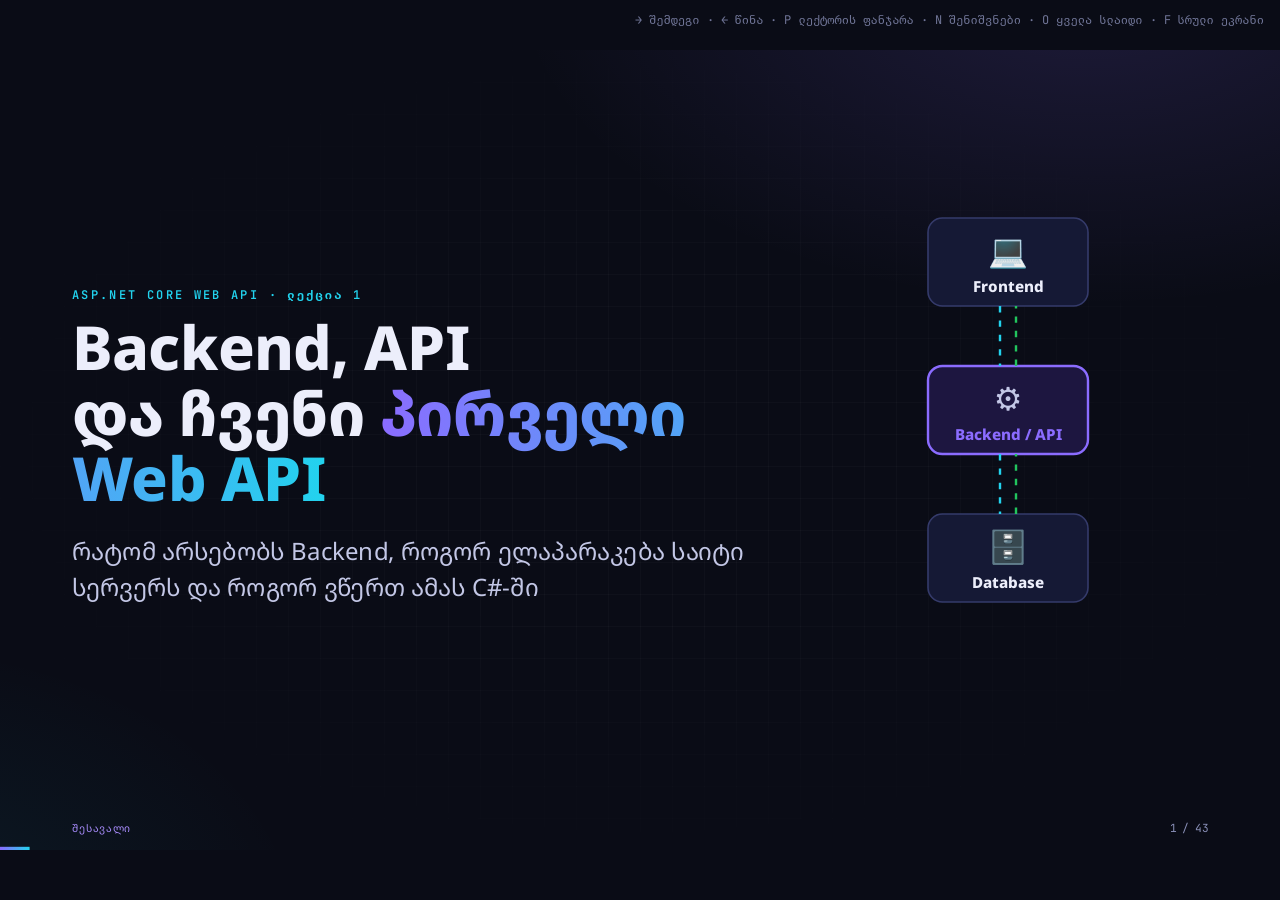
==== commit 3539f521: "Fit slides to any laptop screen The 1600x900 canvas was not scaling down, so on laptop-sized windows" ====
--- a/index.html
+++ b/index.html
@@ -13,20 +13,20 @@
   --ease:cubic-bezier(.2,.8,.2,1);
 }
 *{box-sizing:border-box;margin:0;padding:0}
-html,body{height:100%;background:#05060c;overflow:hidden}
+html,body{height:100%;background:var(--bg);overflow:hidden}
 body{font-family:var(--font);color:var(--ink);-webkit-font-smoothing:antialiased}
 
 /* ---------- stage ---------- */
-#stage{position:fixed;inset:0;display:grid;place-items:center}
-#deck{position:relative;width:1600px;height:900px;transform:scale(var(--s,1));transform-origin:center;flex:none;
+#stage{position:fixed;inset:0;overflow:hidden;background:var(--bg)}
+#deck{position:absolute;left:50%;top:50%;width:1600px;height:var(--h,900px);transform:translate(-50%,-50%) scale(var(--s,1));transform-origin:center;
   background:radial-gradient(1200px 700px at 85% -10%,rgba(139,108,255,.16),transparent 60%),
              radial-gradient(900px 600px at -10% 110%,rgba(34,211,238,.08),transparent 60%),var(--bg);
-  border-radius:6px;overflow:hidden;box-shadow:0 30px 120px rgba(0,0,0,.6)}
+  overflow:hidden}
 #deck::before{content:"";position:absolute;inset:0;pointer-events:none;
   background-image:linear-gradient(rgba(255,255,255,.025) 1px,transparent 1px),linear-gradient(90deg,rgba(255,255,255,.025) 1px,transparent 1px);
   background-size:40px 40px;mask-image:radial-gradient(ellipse at center,#000 30%,transparent 80%)}
 
-.slide{position:absolute;inset:0;padding:70px 90px 80px;opacity:0;visibility:hidden;
+.slide{position:absolute;inset:0;padding:calc(70px + (var(--h,900px) - 900px) / 2) 90px calc(80px + (var(--h,900px) - 900px) / 2);opacity:0;visibility:hidden;
   transform:translateX(40px) scale(.985);transition:opacity .55s var(--ease),transform .65s var(--ease),visibility 0s .6s}
 .slide.active{opacity:1;visibility:visible;transform:none;transition:opacity .55s var(--ease),transform .65s var(--ease),visibility 0s}
 .slide.past{transform:translateX(-40px) scale(.985)}
@@ -43,7 +43,8 @@
   color:var(--ink2);font-size:17px;line-height:1.6;padding:16px 28px;transform:translateY(100%);transition:transform .3s var(--ease);z-index:50}
 #notes.open{transform:none}
 #notes h6{font-size:12px;letter-spacing:.12em;text-transform:uppercase;color:var(--net);margin-bottom:6px}
-#help{position:fixed;right:16px;top:12px;color:#555b85;font:12px var(--mono);z-index:40;opacity:.7}
+#help{position:fixed;right:16px;top:12px;color:#8a90b8;font:12px var(--mono);z-index:40;opacity:.8;transition:opacity 1s;pointer-events:none}
+#help.hide{opacity:0}
 #overview{position:fixed;inset:0;background:rgba(5,6,12,.96);z-index:60;display:none;overflow:auto;padding:30px;
   grid-template-columns:repeat(auto-fill,minmax(260px,1fr));gap:14px}
 #overview.open{display:grid}
@@ -1230,7 +1231,13 @@
   addEventListener('touchend', e => { if (tx == null) return; const d = e.changedTouches[0].clientX - tx; if (Math.abs(d) > 50) (d < 0 ? next() : prev()); tx = null; });
   addEventListener('hashchange', () => { const oi = i, ok = k; parseHash(); if (oi !== i || ok !== k) render(true); });
 
-  function fit() { const s = Math.min(innerWidth / 1600, innerHeight / 900); deck.style.setProperty('--s', s); }
+  function fit() {
+    // 16:9 on wide screens; grow canvas height up to 16:10 so MacBook-style screens have no bars
+    const H = Math.max(900, Math.min(1000, Math.round(1600 * innerHeight / innerWidth)));
+    deck.style.setProperty('--h', H + 'px');
+    deck.style.setProperty('--s', Math.min(innerWidth / 1600, innerHeight / H));
+  }
+  setTimeout(() => document.getElementById('help')?.classList.add('hide'), 6000);
   addEventListener('resize', fit); fit();
   render(true);
 })();
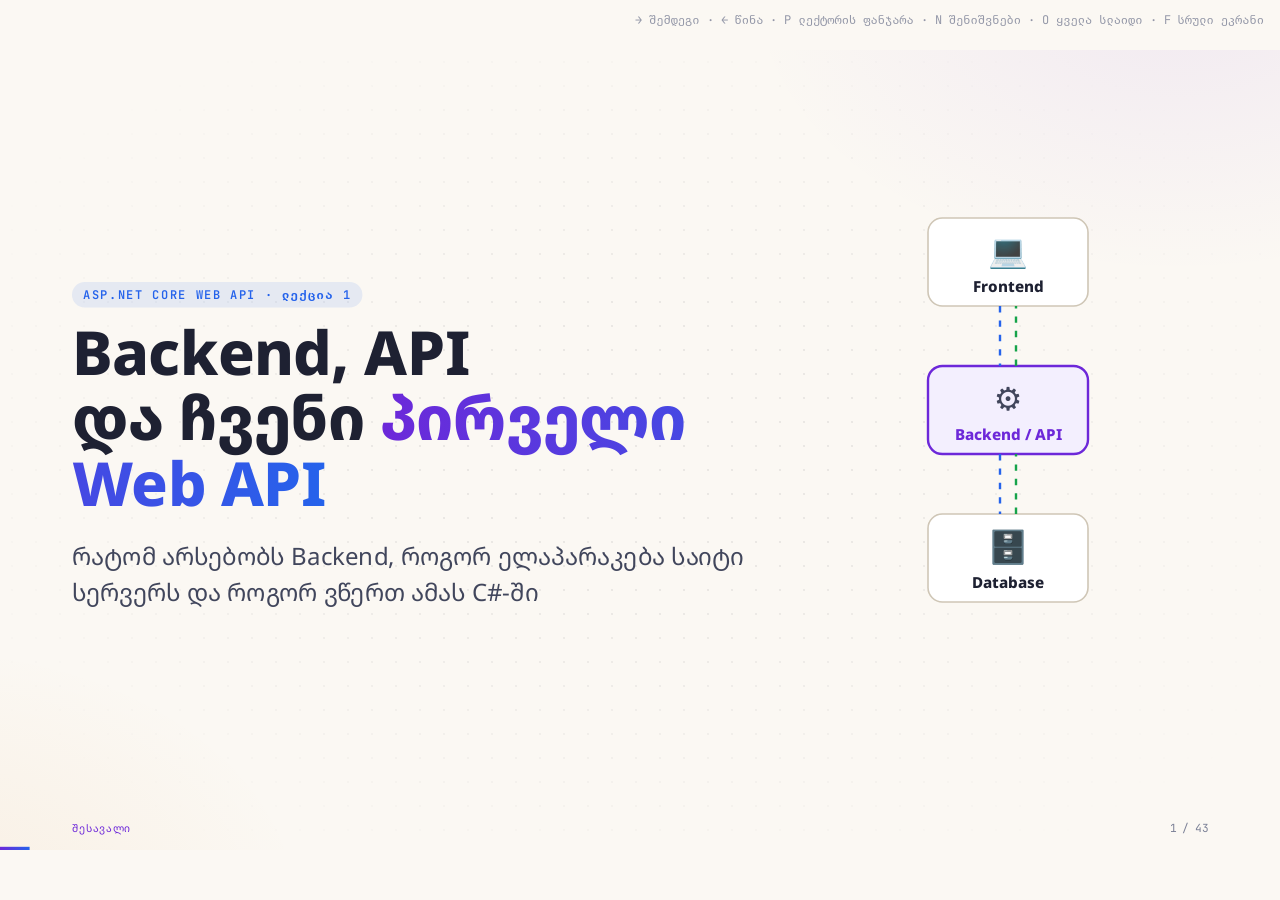
==== commit 1b5f930c: "Light theme with consistent semantic colours Switch the deck from the dark neon look to a warm light" ====
--- a/index.html
+++ b/index.html
@@ -257,6 +257,90 @@
 #presenter .p-foot{display:flex;gap:20px;padding:10px 26px;background:#11142a;color:var(--muted);font-size:16px}
 #presenter .p-help{margin-left:auto;font-size:13px}
 
+/* ===== Light "warm paper" theme =====
+   Semantic colours (constant across the whole deck):
+   Frontend = pink · Backend/API = violet · Database = amber
+   Request = blue · Response/success = green · Error = red
+   Methods: GET green · POST amber · PUT blue · PATCH teal · DELETE red */
+:root{
+  --bg:#fbf8f3; --bg2:#f4efe6; --bg3:#efe8dc; --card:#ffffff; --line:#e6dfd2; --line2:#cfc6b6;
+  --ink:#1e2132; --ink2:#41465c; --muted:#7b8096;
+  --net:#6d28d9; --net2:#5b21b6;
+  --asp:#d97706; --wf:#2563eb; --mvc:#16a34a; --core:#0d9488; --api:#2563eb; --red:#dc2626; --pink:#db2777; --yel:#ca8a04;
+  --shadow:0 1px 2px rgba(30,33,50,.05),0 10px 28px -14px rgba(30,33,50,.18);
+}
+
+/* stage */
+#deck{background:
+  radial-gradient(900px 600px at 92% -8%,rgba(109,40,217,.07),transparent 60%),
+  radial-gradient(800px 560px at -6% 108%,rgba(217,119,6,.07),transparent 60%),
+  var(--bg)}
+#deck::before{background-image:radial-gradient(rgba(30,33,50,.075) 1.3px,transparent 1.4px);background-size:30px 30px;
+  mask-image:radial-gradient(ellipse at center,#000 25%,transparent 85%)}
+
+/* chrome */
+#hud .sec{color:var(--net)}
+#hud .dots{color:var(--line2)} #hud .dots b{color:var(--net)}
+#help{color:var(--muted)}
+#overview{background:rgba(251,248,243,.97)}
+#overview button{background:#fff;color:var(--ink2);box-shadow:var(--shadow)}
+#overview button:hover,#overview button.cur{color:var(--ink)}
+
+/* typography */
+.kicker{display:inline-block;width:fit-content;align-self:flex-start;letter-spacing:.12em;padding:6px 14px;border-radius:99px;background:color-mix(in srgb,currentColor 10%,transparent)}
+code.i{background:rgba(109,40,217,.08);color:#5b21b6}
+ul.clean li::before{border-radius:4px}
+
+/* cards */
+.card{background:#fff;border:1px solid var(--line);box-shadow:var(--shadow)}
+.card.accent{border-color:color-mix(in srgb,var(--a,var(--net)) 30%,var(--line));border-top:5px solid var(--a,var(--net));
+  box-shadow:0 1px 2px rgba(30,33,50,.05),0 16px 34px -18px color-mix(in srgb,var(--a,var(--net)) 55%,transparent)}
+.card .ico{background:color-mix(in srgb,var(--a,var(--net)) 12%,#fff)}
+.pill{background:#fff;border-color:var(--line2)}
+.pill.on{background:color-mix(in srgb,var(--a,var(--net)) 10%,#fff);border-color:color-mix(in srgb,var(--a,var(--net)) 55%,#fff)}
+.tag{background:color-mix(in srgb,var(--a,var(--net)) 14%,#fff)}
+.chip{background:#fff;border-color:var(--line2)}
+table.t{background:#fff;box-shadow:var(--shadow)}
+table.t th{background:var(--bg2)}
+.method-card{background:color-mix(in srgb,var(--a) 7%,#fff);border-color:color-mix(in srgb,var(--a) 40%,#fff);box-shadow:var(--shadow)}
+.callout{background:color-mix(in srgb,var(--a,var(--net)) 7%,#fff)}
+.era{background:color-mix(in srgb,var(--a) 7%,#fff)}
+
+/* status boxes */
+.problem{background:#fef2f2;border-color:#fca5a5;color:#991b1b}
+.solve{background:#f0fdf4;border-color:#86efac;color:#166534}
+.divider .big-num{-webkit-text-stroke:2px rgba(109,40,217,.16)}
+.year{opacity:.45}
+
+/* code — light editor look; terminal stays dark like a real terminal */
+.code{background:#fff;color:var(--ink);border-color:var(--line);box-shadow:var(--shadow)}
+.code .ttl{background:var(--bg2);color:var(--muted)}
+.code .ln.hl{background:rgba(109,40,217,.07);box-shadow:inset 3px 0 0 var(--net)}
+.code .ln.dim{opacity:.42}
+.code .k,.code .kd,.code .kn,.code .kr,.code .kc{color:#7c3aed}
+.code .kt{color:#2563eb}
+.code .s,.code .s1,.code .s2,.code .sa,.code .se,.code .si,.code .sd{color:#15803d}
+.code .c,.code .c1,.code .cm,.code .cp,.code .ch{color:#8b8fa3}
+.code .m,.code .mi,.code .mf,.code .mh{color:#c2410c}
+.code .nf,.code .fm{color:#1d4ed8}
+.code .nc,.code .nn,.code .nt,.code .nd{color:#b45309}
+.code .na{color:#7c3aed} .code .nb{color:#0e7490}
+.code .o,.code .p{color:#64748b}
+.code .nv,.code .nx{color:var(--ink)}
+.code .go{color:#64748b}
+.term{border-color:#2a2e45;box-shadow:var(--shadow)}
+
+/* svg */
+svg .box{fill:#fff;stroke:var(--line2)}
+svg .td{fill:#fff}
+
+/* lecturer notes panel + presenter window stay dark (laptop only) */
+#notes{color:#c3c7e6}
+#presenter{color:#e6e8f7}
+#presenter .p-steps{color:#22d3ee}
+#presenter .p-clock{color:#a78bfa}
+#presenter .p-foot{color:#8a90b8}
+
 .slide .notes{display:none}</style></head>
 <body>
 <div id="stage"><div id="deck">
@@ -274,9 +358,9 @@
   <div class="abs" style="right:110px;top:200px">
     <svg viewBox="0 0 460 500" width="460" height="500">
       <g class="in" style="--d:.5s"><rect x="130" y="10" width="200" height="110" rx="18" class="box"/><text x="230" y="65" text-anchor="middle" font-size="40">💻</text><text x="230" y="102" text-anchor="middle" class="tw b" font-size="19">Frontend</text></g>
-      <g class="in" style="--d:.8s"><rect x="130" y="195" width="200" height="110" rx="18" fill="#1d1640" stroke="#8b6cff" stroke-width="3"/><text x="230" y="250" text-anchor="middle" font-size="40">⚙️</text><text x="230" y="287" text-anchor="middle" class="tn b" font-size="19">Backend / API</text></g>
+      <g class="in" style="--d:.8s"><rect x="130" y="195" width="200" height="110" rx="18" fill="#f3effe" stroke="#6d28d9" stroke-width="3"/><text x="230" y="250" text-anchor="middle" font-size="40">⚙️</text><text x="230" y="287" text-anchor="middle" class="tn b" font-size="19">Backend / API</text></g>
       <g class="in" style="--d:1.1s"><rect x="130" y="380" width="200" height="110" rx="18" class="box"/><text x="230" y="435" text-anchor="middle" font-size="40">🗄️</text><text x="230" y="472" text-anchor="middle" class="tw b" font-size="19">Database</text></g>
-      <g class="in fade" style="--d:1.3s"><path d="M220 120 V195" stroke="#22d3ee" stroke-width="3" class="flow"/><path d="M240 195 V120" stroke="#22c55e" stroke-width="3" class="flow"/><path d="M220 305 V380" stroke="#22d3ee" stroke-width="3" class="flow"/><path d="M240 380 V305" stroke="#22c55e" stroke-width="3" class="flow"/></g>
+      <g class="in fade" style="--d:1.3s"><path d="M220 120 V195" stroke="#2563eb" stroke-width="3" class="flow"/><path d="M240 195 V120" stroke="#16a34a" stroke-width="3" class="flow"/><path d="M220 305 V380" stroke="#2563eb" stroke-width="3" class="flow"/><path d="M240 380 V305" stroke="#16a34a" stroke-width="3" class="flow"/></g>
     </svg>
   </div>
   <aside class="notes" data-cues="0"><div class="nl t">⏱ 0:00 · 2 წთ</div><div class="nl dir">სლაიდი ჯერ ღიაა, სანამ სტუდენტები სხდებიან. → არ დააჭირო.</div><div class="nl say">გამარჯობა! დღეს ჩვენი კურსის პირველი ლექციაა.</div><div class="nl say">ბოლოს თქვენი ხელით დაწერილი პირველი API გექნებათ — სერვერი, რომელსაც ნებისმიერი საიტი ან მობილური აპი შეიძლება მიუერთდეს.</div><div class="nl say">მაგრამ სანამ კოდს დავწერთ, უნდა გავიგოთ: რატომ? რატომ არსებობს Backend, რა არის API, როგორ ლაპარაკობს საიტი სერვერთან.</div><div class="nl say">მარჯვნივ ხედავთ დღევანდელ სურათს: Frontend, Backend და Database. ლექციის ბოლოს ამ სამი ყუთის ყოველი ისარი გასაგები იქნება.</div></aside>
@@ -287,13 +371,13 @@
   <div class="kicker">დღის გზა</div>
   <h2>6 გაჩერება</h2>
   <svg viewBox="0 0 1420 420" width="1420" height="420">
-    <path class="autodraw" style="--d:.2s" d="M80 210 C250 60 380 360 560 210 S880 60 1000 210 S1260 360 1360 210" stroke="#353b6b" stroke-width="4" fill="none" stroke-dasharray="10 10"/>
-    <g class="step zoom" style="transform-origin:80px 210px"><circle cx="80" cy="210" r="44" fill="#1d1640" stroke="#8b6cff" stroke-width="3"/><text x="80" y="226" text-anchor="middle" font-size="40">⚙️</text><text x="80" y="300" text-anchor="middle" class="tw b" font-size="21">Backend</text><text x="80" y="326" text-anchor="middle" class="tm" font-size="16">რა და რატომ</text></g>
-    <g class="step zoom" style="transform-origin:330px 200px"><circle cx="330" cy="200" r="44" fill="#0e2a33" stroke="#22d3ee" stroke-width="3"/><text x="330" y="216" text-anchor="middle" font-size="40">🤝</text><text x="330" y="120" text-anchor="middle" class="tw b" font-size="21">API</text><text x="330" y="94" text-anchor="middle" class="tm" font-size="16">რა და რატომ</text></g>
-    <g class="step zoom" style="transform-origin:560px 210px"><circle cx="560" cy="210" r="44" fill="#123321" stroke="#22c55e" stroke-width="3"/><text x="560" y="226" text-anchor="middle" font-size="40">🌐</text><text x="560" y="300" text-anchor="middle" class="tw b" font-size="21">როგორ მუშაობს საიტი</text><text x="560" y="326" text-anchor="middle" class="tm" font-size="16">Frontend ↔ Backend</text></g>
-    <g class="step zoom" style="transform-origin:790px 150px"><circle cx="790" cy="140" r="44" fill="#33240b" stroke="#f5a524" stroke-width="3"/><text x="790" y="156" text-anchor="middle" font-size="40">📮</text><text x="790" y="60" text-anchor="middle" class="tw b" font-size="21">REST</text><text x="790" y="36" text-anchor="middle" class="tm" font-size="16">5 მეთოდი</text></g>
-    <g class="step zoom" style="transform-origin:1000px 210px"><circle cx="1000" cy="210" r="44" fill="#2a1d4d" stroke="#a78bfa" stroke-width="3"/><text x="1000" y="226" text-anchor="middle" font-size="40">🟣</text><text x="1000" y="300" text-anchor="middle" class="tw b" font-size="21">.NET</text><text x="1000" y="326" text-anchor="middle" class="tm" font-size="16">პროექტის ტიპები</text></g>
-    <g class="step zoom" style="transform-origin:1360px 210px"><circle cx="1360" cy="210" r="50" fill="#0e2a33" stroke="#22d3ee" stroke-width="4" class="pulse"/><text x="1360" y="228" text-anchor="middle" font-size="44">⌨️</text><text x="1360" y="300" text-anchor="middle" class="ta b" font-size="21">პრაქტიკა</text><text x="1360" y="326" text-anchor="middle" class="tm" font-size="16">Visual Studio</text></g>
+    <path class="autodraw" style="--d:.2s" d="M80 210 C250 60 380 360 560 210 S880 60 1000 210 S1260 360 1360 210" stroke="#cfc6b6" stroke-width="4" fill="none" stroke-dasharray="10 10"/>
+    <g class="step zoom" style="transform-origin:80px 210px"><circle cx="80" cy="210" r="44" fill="#f3effe" stroke="#6d28d9" stroke-width="3"/><text x="80" y="226" text-anchor="middle" font-size="40">⚙️</text><text x="80" y="300" text-anchor="middle" class="tw b" font-size="21">Backend</text><text x="80" y="326" text-anchor="middle" class="tm" font-size="16">რა და რატომ</text></g>
+    <g class="step zoom" style="transform-origin:330px 200px"><circle cx="330" cy="200" r="44" fill="#eaf2fe" stroke="#2563eb" stroke-width="3"/><text x="330" y="216" text-anchor="middle" font-size="40">🤝</text><text x="330" y="120" text-anchor="middle" class="tw b" font-size="21">API</text><text x="330" y="94" text-anchor="middle" class="tm" font-size="16">რა და რატომ</text></g>
+    <g class="step zoom" style="transform-origin:560px 210px"><circle cx="560" cy="210" r="44" fill="#eaf8ef" stroke="#16a34a" stroke-width="3"/><text x="560" y="226" text-anchor="middle" font-size="40">🌐</text><text x="560" y="300" text-anchor="middle" class="tw b" font-size="21">როგორ მუშაობს საიტი</text><text x="560" y="326" text-anchor="middle" class="tm" font-size="16">Frontend ↔ Backend</text></g>
+    <g class="step zoom" style="transform-origin:790px 150px"><circle cx="790" cy="140" r="44" fill="#fef5e4" stroke="#d97706" stroke-width="3"/><text x="790" y="156" text-anchor="middle" font-size="40">📮</text><text x="790" y="60" text-anchor="middle" class="tw b" font-size="21">REST</text><text x="790" y="36" text-anchor="middle" class="tm" font-size="16">5 მეთოდი</text></g>
+    <g class="step zoom" style="transform-origin:1000px 210px"><circle cx="1000" cy="210" r="44" fill="#ede7fd" stroke="#6d28d9" stroke-width="3"/><text x="1000" y="226" text-anchor="middle" font-size="40">🟣</text><text x="1000" y="300" text-anchor="middle" class="tw b" font-size="21">.NET</text><text x="1000" y="326" text-anchor="middle" class="tm" font-size="16">პროექტის ტიპები</text></g>
+    <g class="step zoom" style="transform-origin:1360px 210px"><circle cx="1360" cy="210" r="50" fill="#eaf2fe" stroke="#2563eb" stroke-width="4" class="pulse"/><text x="1360" y="228" text-anchor="middle" font-size="44">⌨️</text><text x="1360" y="300" text-anchor="middle" class="ta b" font-size="21">პრაქტიკა</text><text x="1360" y="326" text-anchor="middle" class="tm" font-size="16">Visual Studio</text></g>
   </svg>
   <aside class="notes" data-cues="6"><div class="nl t">⏱ 2 წთ</div><div class="nl say">დღეს ექვს გაჩერებას გავივლით. თითოეული წინაზე დგას — ერთიც რომ გამოტოვოთ, შემდეგი გაგიჭირდებათ.</div><div class="nl cue" data-c="1"><span class="ck">→ 1</span>Backend</div><div class="nl say">ჯერ — რა არის Backend და რატომ ვერ გავძლებთ მის გარეშე.</div><div class="nl cue" data-c="2"><span class="ck">→ 2</span>API</div><div class="nl say">შემდეგ — API: როგორ ელაპარაკება საიტი Backend-ს.</div><div class="nl cue" data-c="3"><span class="ck">→ 3</span>როგორ მუშაობს საიტი</div><div class="nl say">შემდეგ ავაწყობთ სრულ სურათს: რა ხდება, როცა ღილაკს აჭერ.</div><div class="nl cue" data-c="4"><span class="ck">→ 4</span>REST</div><div class="nl say">REST — წესები, რომლითაც API-ს ვაპროექტებთ, და ხუთი მეთოდი.</div><div class="nl cue" data-c="5"><span class="ck">→ 5</span>.NET</div><div class="nl say">.NET — რა ხელსაწყოები გვაქვს და რომელს ვირჩევთ.</div><div class="nl cue" data-c="6"><span class="ck">→ 6</span>პრაქტიკა</div><div class="nl say">და ბოლოს Visual Studio-ში დავწერთ ჩვენს პირველ API-ს.</div><div class="nl dir">შემდეგ სლაიდზე გადასვლა: ისევ →.</div></aside>
 </section>
@@ -314,9 +398,9 @@
   <div class="kicker">აისბერგი</div>
   <h2>რასაც ხედავ — და რასაც <span class="c-net">ვერ</span> ხედავ</h2>
   <svg viewBox="0 0 1420 640" width="1420" height="640" style="margin-top:-20px">
-    <g class="in"><polygon points="560,40 700,10 860,60 900,180 520,180" fill="#e8ecff" opacity=".92"/><text x="710" y="120" text-anchor="middle" style="fill:#0a0c16;font-weight:800" font-size="30">Frontend</text></g>
-    <g class="in" style="--d:.2s"><rect x="0" y="180" width="1420" height="460" fill="rgba(34,211,238,.06)"/><path d="M0 180 Q 60 170 120 180 T 240 180 T 360 180 T 480 180 T 600 180 T 720 180 T 840 180 T 960 180 T 1080 180 T 1200 180 T 1320 180 T 1440 180" stroke="#22d3ee" stroke-width="3" fill="none"/></g>
-    <g class="step fade"><polygon points="520,180 900,180 1080,330 1020,520 760,620 440,560 330,380" fill="#2a1d4d" stroke="#8b6cff" stroke-width="3"/>
+    <g class="in"><polygon points="560,40 700,10 860,60 900,180 520,180" fill="#dbeafe" opacity=".92"/><text x="710" y="120" text-anchor="middle" class="tw b" font-size="30">Frontend</text></g>
+    <g class="in" style="--d:.2s"><rect x="0" y="180" width="1420" height="460" fill="rgba(37,99,235,.06)"/><path d="M0 180 Q 60 170 120 180 T 240 180 T 360 180 T 480 180 T 600 180 T 720 180 T 840 180 T 960 180 T 1080 180 T 1200 180 T 1320 180 T 1440 180" stroke="#2563eb" stroke-width="3" fill="none"/></g>
+    <g class="step fade"><polygon points="520,180 900,180 1080,330 1020,520 760,620 440,560 330,380" fill="#ede7fd" stroke="#6d28d9" stroke-width="3"/>
       <text x="710" y="280" text-anchor="middle" class="tn b" font-size="38">Backend</text></g>
     <g class="step fade"><text x="930" y="80" class="tw" font-size="22">👆 ღილაკები, ფერები, ტექსტი, ფორმები</text></g>
     <g class="step fade" font-size="22">
@@ -334,27 +418,27 @@
   <div class="kicker">ექსპერიმენტი</div>
   <h2>ონლაინ მაღაზია <span class="c-red">Backend-ის გარეშე</span></h2>
   <div class="grid2">
-    <div class="card" style="border-color:rgba(244,63,94,.4)"><h3 class="c-red">❌ მხოლოდ ბრაუზერი</h3>
+    <div class="card" style="border-color:rgba(220,38,38,.4)"><h3 class="c-red">❌ მხოლოდ ბრაუზერი</h3>
       <svg viewBox="0 0 620 380" width="100%" height="380">
         <rect x="10" y="20" width="270" height="230" rx="14" class="box"/><text x="145" y="70" text-anchor="middle" font-size="34">👩 ანა</text>
         <text x="145" y="115" text-anchor="middle" class="tm" font-size="17">მარაგში: 1 ლეპტოპი</text>
         <rect x="340" y="20" width="270" height="230" rx="14" class="box"/><text x="475" y="70" text-anchor="middle" font-size="34">👨 გიორგი</text>
         <text x="475" y="115" text-anchor="middle" class="tm" font-size="17">მარაგში: 1 ლეპტოპი</text>
-        <g class="step fade"><rect x="55" y="140" width="180" height="44" rx="10" fill="#22c55e"/><text x="145" y="169" text-anchor="middle" class="td" font-size="17">✓ ვიყიდე!</text></g>
-        <g class="step fade" data-with><rect x="385" y="140" width="180" height="44" rx="10" fill="#22c55e"/><text x="475" y="169" text-anchor="middle" class="td" font-size="17">✓ ვიყიდე!</text></g>
+        <g class="step fade"><rect x="55" y="140" width="180" height="44" rx="10" fill="#16a34a"/><text x="145" y="169" text-anchor="middle" class="td" font-size="17">✓ ვიყიდე!</text></g>
+        <g class="step fade" data-with><rect x="385" y="140" width="180" height="44" rx="10" fill="#16a34a"/><text x="475" y="169" text-anchor="middle" class="td" font-size="17">✓ ვიყიდე!</text></g>
         <g class="step fade"><text x="310" y="300" text-anchor="middle" class="tr b" font-size="22">😱 გაიყიდა 2 ლეპტოპი — მარაგში 1 იყო</text>
           <text x="310" y="340" text-anchor="middle" class="tm" font-size="17">თითოეულს თავისი „ასლი“ აქვს, საერთო არაფერია</text></g>
       </svg></div>
-    <div class="card" style="border-color:rgba(34,197,94,.4)"><h3 class="c-mvc">✅ Backend-ით</h3>
+    <div class="card" style="border-color:rgba(22,163,74,.4)"><h3 class="c-mvc">✅ Backend-ით</h3>
       <svg viewBox="0 0 620 380" width="100%" height="380">
         <rect x="10" y="20" width="180" height="110" rx="14" class="box"/><text x="100" y="80" text-anchor="middle" font-size="30">👩 ანა</text>
         <rect x="430" y="20" width="180" height="110" rx="14" class="box"/><text x="520" y="80" text-anchor="middle" font-size="30">👨 გიორგი</text>
-        <rect x="200" y="210" width="220" height="130" rx="16" fill="#1d1640" stroke="#8b6cff" stroke-width="3"/><text x="310" y="255" text-anchor="middle" class="tn b" font-size="20">⚙️ სერვერი</text>
+        <rect x="200" y="210" width="220" height="130" rx="16" fill="#f3effe" stroke="#6d28d9" stroke-width="3"/><text x="310" y="255" text-anchor="middle" class="tn b" font-size="20">⚙️ სერვერი</text>
         <text x="310" y="300" text-anchor="middle" class="tw mono step fade" font-size="20" id="stock1">მარაგი: 1</text>
-        <g class="step fade"><path d="M100 130 C100 190 200 230 210 240" stroke="#22d3ee" stroke-width="3" fill="none"/><text x="20" y="235" class="ta" font-size="16">① ვყიდულობ</text></g>
+        <g class="step fade"><path d="M100 130 C100 190 200 230 210 240" stroke="#2563eb" stroke-width="3" fill="none"/><text x="20" y="235" class="ta" font-size="16">① ვყიდულობ</text></g>
         <g class="trigger" data-hide="#stock1"></g>
         <g class="step fade" data-with><text x="310" y="300" text-anchor="middle" class="tr mono b" font-size="20">მარაგი: 0</text><text x="100" y="160" text-anchor="middle" class="tg b" font-size="17">✓ შენია!</text></g>
-        <g class="step fade"><path d="M520 130 C520 190 420 230 410 240" stroke="#22d3ee" stroke-width="3" fill="none"/><text x="500" y="235" class="ta" font-size="16">② ვყიდულობ</text>
+        <g class="step fade"><path d="M520 130 C520 190 420 230 410 240" stroke="#2563eb" stroke-width="3" fill="none"/><text x="500" y="235" class="ta" font-size="16">② ვყიდულობ</text>
           <text x="520" y="160" text-anchor="middle" class="tr b" font-size="16">✗ ამოიწურა</text></g>
       </svg></div>
   </div>
@@ -380,10 +464,10 @@
   <div class="kicker">ანალოგია</div>
   <h2>საიტი = <span class="c-asp">რესტორანი</span> 🍽️</h2>
   <svg viewBox="0 0 1420 520" width="1420" height="520">
-    <g class="step left"><rect x="10" y="60" width="380" height="330" rx="22" fill="#151935" stroke="#ec4899" stroke-width="3"/><text x="200" y="160" text-anchor="middle" font-size="70">🪑</text><text x="200" y="240" text-anchor="middle" class="tw b" font-size="28">დარბაზი</text><text x="200" y="290" text-anchor="middle" font-size="24" style="fill:#ec4899;font-weight:800">= Frontend</text><text x="200" y="330" text-anchor="middle" class="tm" font-size="17">ლამაზი, სტუმარი აქ ზის</text></g>
-    <g class="step fade"><rect x="440" y="150" width="200" height="150" rx="22" fill="#0e2a33" stroke="#22d3ee" stroke-width="3" stroke-dasharray="8 6"/><text x="540" y="215" text-anchor="middle" font-size="54">🤵</text><text x="540" y="275" text-anchor="middle" class="ta b" font-size="22">მიმტანი = ?</text></g>
-    <g class="step right"><rect x="690" y="60" width="380" height="330" rx="22" fill="#1d1640" stroke="#8b6cff" stroke-width="3"/><text x="880" y="160" text-anchor="middle" font-size="70">👨‍🍳</text><text x="880" y="240" text-anchor="middle" class="tw b" font-size="28">სამზარეულო</text><text x="880" y="290" text-anchor="middle" class="tn b" font-size="24">= Backend</text><text x="880" y="330" text-anchor="middle" class="tm" font-size="17">სტუმარი აქ ვერ შედის</text></g>
-    <g class="step right"><rect x="1110" y="60" width="300" height="330" rx="22" fill="#33240b" stroke="#f5a524" stroke-width="3"/><text x="1260" y="160" text-anchor="middle" font-size="70">🧊</text><text x="1260" y="240" text-anchor="middle" class="tw b" font-size="28">საწყობი</text><text x="1260" y="290" text-anchor="middle" class="to b" font-size="24">= Database</text><text x="1260" y="330" text-anchor="middle" class="tm" font-size="17">პროდუქტები ინახება</text></g>
+    <g class="step left"><rect x="10" y="60" width="380" height="330" rx="22" fill="#ffffff" stroke="#db2777" stroke-width="3"/><text x="200" y="160" text-anchor="middle" font-size="70">🪑</text><text x="200" y="240" text-anchor="middle" class="tw b" font-size="28">დარბაზი</text><text x="200" y="290" text-anchor="middle" font-size="24" style="fill:#db2777;font-weight:800">= Frontend</text><text x="200" y="330" text-anchor="middle" class="tm" font-size="17">ლამაზი, სტუმარი აქ ზის</text></g>
+    <g class="step fade"><rect x="440" y="150" width="200" height="150" rx="22" fill="#eaf2fe" stroke="#2563eb" stroke-width="3" stroke-dasharray="8 6"/><text x="540" y="215" text-anchor="middle" font-size="54">🤵</text><text x="540" y="275" text-anchor="middle" class="ta b" font-size="22">მიმტანი = ?</text></g>
+    <g class="step right"><rect x="690" y="60" width="380" height="330" rx="22" fill="#f3effe" stroke="#6d28d9" stroke-width="3"/><text x="880" y="160" text-anchor="middle" font-size="70">👨‍🍳</text><text x="880" y="240" text-anchor="middle" class="tw b" font-size="28">სამზარეულო</text><text x="880" y="290" text-anchor="middle" class="tn b" font-size="24">= Backend</text><text x="880" y="330" text-anchor="middle" class="tm" font-size="17">სტუმარი აქ ვერ შედის</text></g>
+    <g class="step right"><rect x="1110" y="60" width="300" height="330" rx="22" fill="#fef5e4" stroke="#d97706" stroke-width="3"/><text x="1260" y="160" text-anchor="middle" font-size="70">🧊</text><text x="1260" y="240" text-anchor="middle" class="tw b" font-size="28">საწყობი</text><text x="1260" y="290" text-anchor="middle" class="to b" font-size="24">= Database</text><text x="1260" y="330" text-anchor="middle" class="tm" font-size="17">პროდუქტები ინახება</text></g>
     <g class="step fade"><text x="710" y="470" text-anchor="middle" class="tw" font-size="24">სტუმარი სამზარეულოში არ შედის. მაშ როგორ შეუკვეთოს? → <tspan class="ta b">ნაწილი 2</tspan></text></g>
   </svg>
   <aside class="notes" data-cues="5"><div class="nl t">⏱ 3 წთ</div><div class="nl say">ახლა ერთი ანალოგია, რომელსაც მთელი ლექციის განმავლობაში გამოვიყენებთ. საიტი = რესტორანი.</div><div class="nl cue" data-c="1"><span class="ck">→ 1</span>დარბაზი = Frontend</div><div class="nl say">დარბაზი — ლამაზი, მყუდრო. სტუმარი აქ ზის. ეს არის Frontend.</div><div class="nl cue" data-c="2"><span class="ck">→ 2</span>მიმტანი = ?</div><div class="nl say">ამ კითხვის ნიშანს ცოტა ხანში დავუბრუნდებით.</div><div class="nl cue" data-c="3"><span class="ck">→ 3</span>სამზარეულო = Backend</div><div class="nl say">სამზარეულო — სადაც რეალური საქმე კეთდება. სტუმარი აქ ვერ შევა. ეს არის Backend.</div><div class="nl cue" data-c="4"><span class="ck">→ 4</span>საწყობი = Database</div><div class="nl say">საწყობი — სადაც პროდუქტები ინახება. ეს არის ბაზა, რომელსაც ბაზების კურსიდან იცნობთ.</div><div class="nl cue" data-c="5"><span class="ck">→ 5</span>კითხვა</div><div class="nl imp">სტუმარი სამზარეულოში ვერ შედის. მაშ როგორ შეუკვეთოს?</div><div class="nl q">❓ ვინ აკავშირებს სტუმარს სამზარეულოსთან? ~ (მიმტანი) — ზუსტად, და ეს არის API.</div></aside>
@@ -405,18 +489,18 @@
   <div class="kicker">API = მიმტანი</div>
   <h2>შეკვეთა მიდის — კერძი მოდის</h2>
   <svg viewBox="0 0 1420 470" width="1420" height="470">
-    <g class="in"><rect x="10" y="120" width="290" height="220" rx="20" fill="#151935" stroke="#ec4899" stroke-width="3"/><text x="155" y="210" text-anchor="middle" font-size="64">🙋</text><text x="155" y="280" text-anchor="middle" class="tw b" font-size="22">სტუმარი</text><text x="155" y="310" text-anchor="middle" font-size="17" style="fill:#ec4899">Frontend</text></g>
-    <g class="in" style="--d:.15s"><rect x="560" y="120" width="300" height="220" rx="20" fill="#0e2a33" stroke="#22d3ee" stroke-width="3"/><text x="710" y="210" text-anchor="middle" font-size="64">🤵</text><text x="710" y="280" text-anchor="middle" class="tw b" font-size="22">მიმტანი</text><text x="710" y="310" text-anchor="middle" class="ta b" font-size="17">API</text></g>
-    <g class="in" style="--d:.3s"><rect x="1120" y="120" width="290" height="220" rx="20" fill="#1d1640" stroke="#8b6cff" stroke-width="3"/><text x="1265" y="210" text-anchor="middle" font-size="64">👨‍🍳</text><text x="1265" y="280" text-anchor="middle" class="tw b" font-size="22">სამზარეულო</text><text x="1265" y="310" text-anchor="middle" class="tn" font-size="17">Backend</text></g>
+    <g class="in"><rect x="10" y="120" width="290" height="220" rx="20" fill="#ffffff" stroke="#db2777" stroke-width="3"/><text x="155" y="210" text-anchor="middle" font-size="64">🙋</text><text x="155" y="280" text-anchor="middle" class="tw b" font-size="22">სტუმარი</text><text x="155" y="310" text-anchor="middle" font-size="17" style="fill:#db2777">Frontend</text></g>
+    <g class="in" style="--d:.15s"><rect x="560" y="120" width="300" height="220" rx="20" fill="#eaf2fe" stroke="#2563eb" stroke-width="3"/><text x="710" y="210" text-anchor="middle" font-size="64">🤵</text><text x="710" y="280" text-anchor="middle" class="tw b" font-size="22">მიმტანი</text><text x="710" y="310" text-anchor="middle" class="ta b" font-size="17">API</text></g>
+    <g class="in" style="--d:.3s"><rect x="1120" y="120" width="290" height="220" rx="20" fill="#f3effe" stroke="#6d28d9" stroke-width="3"/><text x="1265" y="210" text-anchor="middle" font-size="64">👨‍🍳</text><text x="1265" y="280" text-anchor="middle" class="tw b" font-size="22">სამზარეულო</text><text x="1265" y="310" text-anchor="middle" class="tn" font-size="17">Backend</text></g>
     <g class="step fade">
-      <path d="M300 190 H560" stroke="#22d3ee" stroke-width="3" class="flow"/><path d="M860 190 H1120" stroke="#22d3ee" stroke-width="3" class="flow"/>
-      <g><rect x="-80" y="-22" width="160" height="44" rx="10" fill="#22d3ee"/><text x="0" y="8" text-anchor="middle" class="td" font-size="19">📝 ხაჭაპური</text>
+      <path d="M300 190 H560" stroke="#2563eb" stroke-width="3" class="flow"/><path d="M860 190 H1120" stroke="#2563eb" stroke-width="3" class="flow"/>
+      <g><rect x="-80" y="-22" width="160" height="44" rx="10" fill="#2563eb"/><text x="0" y="8" text-anchor="middle" class="td" font-size="19">📝 ხაჭაპური</text>
         <animateMotion dur="2.4s" begin="indefinite" fill="freeze" path="M380 150 H1040"/></g>
       <text x="710" y="80" text-anchor="middle" class="ta" font-size="20">① მოთხოვნა (Request)</text>
     </g>
     <g class="step fade">
-      <path d="M1120 280 H860" stroke="#22c55e" stroke-width="3" class="flow"/><path d="M560 280 H300" stroke="#22c55e" stroke-width="3" class="flow"/>
-      <g><rect x="-80" y="-22" width="160" height="44" rx="10" fill="#22c55e"/><text x="0" y="8" text-anchor="middle" class="td" font-size="19">🍽️ კერძი</text>
+      <path d="M1120 280 H860" stroke="#16a34a" stroke-width="3" class="flow"/><path d="M560 280 H300" stroke="#16a34a" stroke-width="3" class="flow"/>
+      <g><rect x="-80" y="-22" width="160" height="44" rx="10" fill="#16a34a"/><text x="0" y="8" text-anchor="middle" class="td" font-size="19">🍽️ კერძი</text>
         <animateMotion dur="2.4s" begin="indefinite" fill="freeze" path="M1040 380 H380"/></g>
       <text x="710" y="440" text-anchor="middle" class="tg" font-size="20">② პასუხი (Response)</text>
     </g>
@@ -433,25 +517,25 @@
   <div class="kicker">მიმტანმა იცის, ვის მიუტანოს</div>
   <h2>ყოველ შეკვეთას — <span class="c-asp">თავისი მზარეული</span></h2>
   <svg viewBox="0 0 1420 560" width="1420" height="560">
-    <g class="in"><rect x="20" y="170" width="250" height="220" rx="20" fill="#0e2a33" stroke="#22d3ee" stroke-width="3"/><text x="145" y="265" text-anchor="middle" font-size="64">🤵</text><text x="145" y="330" text-anchor="middle" class="tw b" font-size="22">მიმტანი</text><text x="145" y="360" text-anchor="middle" class="ta b" font-size="17">API</text></g>
+    <g class="in"><rect x="20" y="170" width="250" height="220" rx="20" fill="#eaf2fe" stroke="#2563eb" stroke-width="3"/><text x="145" y="265" text-anchor="middle" font-size="64">🤵</text><text x="145" y="330" text-anchor="middle" class="tw b" font-size="22">მიმტანი</text><text x="145" y="360" text-anchor="middle" class="ta b" font-size="17">API</text></g>
     <g class="in" style="--d:.15s">
-      <rect x="1000" y="20" width="400" height="140" rx="18" fill="#1d1640" stroke="#8b6cff" stroke-width="2"/><text x="1030" y="105" font-size="48">👩‍🍳</text><text x="1110" y="85" class="tw b" font-size="22">თონე</text><text x="1110" y="118" class="tm" font-size="17">აცხობს ხაჭაპურს</text>
-      <rect x="1000" y="210" width="400" height="140" rx="18" fill="#1d1640" stroke="#8b6cff" stroke-width="2"/><text x="1030" y="295" font-size="48">👨‍🍳</text><text x="1110" y="275" class="tw b" font-size="22">ცივი კერძები</text><text x="1110" y="308" class="tm" font-size="17">ამზადებს სალათს</text>
-      <rect x="1000" y="400" width="400" height="140" rx="18" fill="#1d1640" stroke="#8b6cff" stroke-width="2"/><text x="1030" y="485" font-size="48">💵</text><text x="1110" y="465" class="tw b" font-size="22">სალარო</text><text x="1110" y="498" class="tm" font-size="17">ითვლის ანგარიშს</text>
+      <rect x="1000" y="20" width="400" height="140" rx="18" fill="#f3effe" stroke="#6d28d9" stroke-width="2"/><text x="1030" y="105" font-size="48">👩‍🍳</text><text x="1110" y="85" class="tw b" font-size="22">თონე</text><text x="1110" y="118" class="tm" font-size="17">აცხობს ხაჭაპურს</text>
+      <rect x="1000" y="210" width="400" height="140" rx="18" fill="#f3effe" stroke="#6d28d9" stroke-width="2"/><text x="1030" y="295" font-size="48">👨‍🍳</text><text x="1110" y="275" class="tw b" font-size="22">ცივი კერძები</text><text x="1110" y="308" class="tm" font-size="17">ამზადებს სალათს</text>
+      <rect x="1000" y="400" width="400" height="140" rx="18" fill="#f3effe" stroke="#6d28d9" stroke-width="2"/><text x="1030" y="485" font-size="48">💵</text><text x="1110" y="465" class="tw b" font-size="22">სალარო</text><text x="1110" y="498" class="tm" font-size="17">ითვლის ანგარიშს</text>
     </g>
     <g class="step fade">
-      <path d="M270 230 C600 230 700 90 1000 90" stroke="#f5a524" stroke-width="3" fill="none" class="flow"/>
-      <g><rect x="-85" y="-20" width="170" height="40" rx="10" fill="#f5a524"/><text x="0" y="7" text-anchor="middle" class="td" font-size="18">„ხაჭაპური“</text>
+      <path d="M270 230 C600 230 700 90 1000 90" stroke="#d97706" stroke-width="3" fill="none" class="flow"/>
+      <g><rect x="-85" y="-20" width="170" height="40" rx="10" fill="#d97706"/><text x="0" y="7" text-anchor="middle" class="td" font-size="18">„ხაჭაპური“</text>
         <animateMotion dur="1.6s" begin="indefinite" fill="freeze" path="M360 230 C600 230 700 90 900 90"/></g>
     </g>
     <g class="step fade">
-      <path d="M270 280 H1000" stroke="#22c55e" stroke-width="3" fill="none" class="flow"/>
-      <g><rect x="-85" y="-20" width="170" height="40" rx="10" fill="#22c55e"/><text x="0" y="7" text-anchor="middle" class="td" font-size="18">„სალათი“</text>
+      <path d="M270 280 H1000" stroke="#16a34a" stroke-width="3" fill="none" class="flow"/>
+      <g><rect x="-85" y="-20" width="170" height="40" rx="10" fill="#16a34a"/><text x="0" y="7" text-anchor="middle" class="td" font-size="18">„სალათი“</text>
         <animateMotion dur="1.6s" begin="indefinite" fill="freeze" path="M360 280 H900"/></g>
     </g>
     <g class="step fade">
-      <path d="M270 330 C600 330 700 470 1000 470" stroke="#ec4899" stroke-width="3" fill="none" class="flow"/>
-      <g><rect x="-85" y="-20" width="170" height="40" rx="10" fill="#ec4899"/><text x="0" y="7" text-anchor="middle" class="td" font-size="18">„ანგარიში“</text>
+      <path d="M270 330 C600 330 700 470 1000 470" stroke="#db2777" stroke-width="3" fill="none" class="flow"/>
+      <g><rect x="-85" y="-20" width="170" height="40" rx="10" fill="#db2777"/><text x="0" y="7" text-anchor="middle" class="td" font-size="18">„ანგარიში“</text>
         <animateMotion dur="1.6s" begin="indefinite" fill="freeze" path="M360 330 C600 330 700 470 900 470"/></g>
     </g>
   </svg>
@@ -469,35 +553,35 @@
     <text x="1150" y="30" text-anchor="middle" class="tn b" font-size="18">Backend · ფუნქციები</text>
     <g class="in"><rect x="20" y="170" width="220" height="180" rx="18" class="box"/><text x="130" y="260" text-anchor="middle" font-size="50">💻</text><text x="130" y="310" text-anchor="middle" class="tw b" font-size="19">საიტი</text></g>
     <g class="in" style="--d:.1s">
-      <rect x="370" y="50" width="380" height="450" rx="20" fill="none" stroke="#22d3ee" stroke-width="2" stroke-dasharray="8 6"/>
+      <rect x="370" y="50" width="380" height="450" rx="20" fill="none" stroke="#2563eb" stroke-width="2" stroke-dasharray="8 6"/>
       <g class="mono" font-size="19">
-        <rect x="395" y="75" width="330" height="80" rx="12" fill="#0e2a33" stroke="#22d3ee" stroke-width="2"/><text x="415" y="108" class="tg b">GET</text><text x="480" y="108" class="tw">/api/products</text><text x="415" y="138" class="tm" font-size="15">პროდუქტების სია</text>
-        <rect x="395" y="175" width="330" height="80" rx="12" fill="#0e2a33" stroke="#22d3ee" stroke-width="2"/><text x="415" y="208" class="tg b">GET</text><text x="480" y="208" class="tw">/api/products/5</text><text x="415" y="238" class="tm" font-size="15">ერთი პროდუქტი</text>
-        <rect x="395" y="275" width="330" height="80" rx="12" fill="#0e2a33" stroke="#22d3ee" stroke-width="2"/><text x="415" y="308" class="to b">POST</text><text x="490" y="308" class="tw">/api/orders</text><text x="415" y="338" class="tm" font-size="15">შეკვეთის გაკეთება</text>
-        <rect x="395" y="375" width="330" height="80" rx="12" fill="#0e2a33" stroke="#22d3ee" stroke-width="2"/><text x="415" y="408" class="tg b">GET</text><text x="480" y="408" class="tw">/api/cart</text><text x="415" y="438" class="tm" font-size="15">ჩემი კალათა</text>
+        <rect x="395" y="75" width="330" height="80" rx="12" fill="#eaf2fe" stroke="#2563eb" stroke-width="2"/><text x="415" y="108" class="tg b">GET</text><text x="480" y="108" class="tw">/api/products</text><text x="415" y="138" class="tm" font-size="15">პროდუქტების სია</text>
+        <rect x="395" y="175" width="330" height="80" rx="12" fill="#eaf2fe" stroke="#2563eb" stroke-width="2"/><text x="415" y="208" class="tg b">GET</text><text x="480" y="208" class="tw">/api/products/5</text><text x="415" y="238" class="tm" font-size="15">ერთი პროდუქტი</text>
+        <rect x="395" y="275" width="330" height="80" rx="12" fill="#eaf2fe" stroke="#2563eb" stroke-width="2"/><text x="415" y="308" class="to b">POST</text><text x="490" y="308" class="tw">/api/orders</text><text x="415" y="338" class="tm" font-size="15">შეკვეთის გაკეთება</text>
+        <rect x="395" y="375" width="330" height="80" rx="12" fill="#eaf2fe" stroke="#2563eb" stroke-width="2"/><text x="415" y="408" class="tg b">GET</text><text x="480" y="408" class="tw">/api/cart</text><text x="415" y="438" class="tm" font-size="15">ჩემი კალათა</text>
       </g>
     </g>
     <g class="in mono" style="--d:.2s" font-size="20">
-      <rect x="960" y="75" width="380" height="80" rx="12" fill="#1d1640" stroke="#8b6cff" stroke-width="2"/><text x="985" y="122" class="tp">GetAllProducts()</text>
-      <rect x="960" y="175" width="380" height="80" rx="12" fill="#1d1640" stroke="#8b6cff" stroke-width="2"/><text x="985" y="222" class="tp">GetProduct(id)</text>
-      <rect x="960" y="275" width="380" height="80" rx="12" fill="#1d1640" stroke="#8b6cff" stroke-width="2"/><text x="985" y="322" class="tp">CreateOrder(order)</text>
-      <rect x="960" y="375" width="380" height="80" rx="12" fill="#1d1640" stroke="#8b6cff" stroke-width="2"/><text x="985" y="422" class="tp">GetCart(userId)</text>
+      <rect x="960" y="75" width="380" height="80" rx="12" fill="#f3effe" stroke="#6d28d9" stroke-width="2"/><text x="985" y="122" class="tn">GetAllProducts()</text>
+      <rect x="960" y="175" width="380" height="80" rx="12" fill="#f3effe" stroke="#6d28d9" stroke-width="2"/><text x="985" y="222" class="tn">GetProduct(id)</text>
+      <rect x="960" y="275" width="380" height="80" rx="12" fill="#f3effe" stroke="#6d28d9" stroke-width="2"/><text x="985" y="322" class="tn">CreateOrder(order)</text>
+      <rect x="960" y="375" width="380" height="80" rx="12" fill="#f3effe" stroke="#6d28d9" stroke-width="2"/><text x="985" y="422" class="tn">GetCart(userId)</text>
     </g>
     <g class="step fade">
-      <g stroke="#353b6b" stroke-width="2.5" fill="none"><path d="M725 115 H960"/><path d="M725 215 H960"/><path d="M725 315 H960"/><path d="M725 415 H960"/></g>
+      <g stroke="#cfc6b6" stroke-width="2.5" fill="none"><path d="M725 115 H960"/><path d="M725 215 H960"/><path d="M725 315 H960"/><path d="M725 415 H960"/></g>
       <text x="842" y="103" text-anchor="middle" class="tm" font-size="15">იძახებს →</text>
     </g>
     <g class="step fade">
-      <path d="M240 230 C310 230 320 115 395 115" stroke="#22d3ee" stroke-width="3" fill="none"/>
-      <rect x="395" y="75" width="330" height="80" rx="12" fill="none" stroke="#22d3ee" stroke-width="4" class="pulse"/>
-      <rect x="960" y="75" width="380" height="80" rx="12" fill="rgba(139,108,255,.25)" stroke="#a78bfa" stroke-width="4"/>
-      <g><circle r="12" fill="#22d3ee"/><animateMotion dur="2.4s" begin="indefinite" fill="freeze" path="M240 230 C310 230 320 115 395 115 H960"/></g>
+      <path d="M240 230 C310 230 320 115 395 115" stroke="#2563eb" stroke-width="3" fill="none"/>
+      <rect x="395" y="75" width="330" height="80" rx="12" fill="none" stroke="#2563eb" stroke-width="4" class="pulse"/>
+      <rect x="960" y="75" width="380" height="80" rx="12" fill="rgba(109,40,217,.25)" stroke="#6d28d9" stroke-width="4"/>
+      <g><circle r="12" fill="#2563eb"/><animateMotion dur="2.4s" begin="indefinite" fill="freeze" path="M240 230 C310 230 320 115 395 115 H960"/></g>
     </g>
     <g class="step fade">
-      <path d="M240 290 C310 290 320 315 395 315" stroke="#f5a524" stroke-width="3" fill="none"/>
-      <rect x="395" y="275" width="330" height="80" rx="12" fill="none" stroke="#f5a524" stroke-width="4" class="pulse"/>
-      <rect x="960" y="275" width="380" height="80" rx="12" fill="rgba(245,165,36,.2)" stroke="#f5a524" stroke-width="4"/>
-      <g><circle r="12" fill="#f5a524"/><animateMotion dur="2.4s" begin="indefinite" fill="freeze" path="M240 290 C310 290 320 315 395 315 H960"/></g>
+      <path d="M240 290 C310 290 320 315 395 315" stroke="#d97706" stroke-width="3" fill="none"/>
+      <rect x="395" y="275" width="330" height="80" rx="12" fill="none" stroke="#d97706" stroke-width="4" class="pulse"/>
+      <rect x="960" y="275" width="380" height="80" rx="12" fill="rgba(217,119,6,.2)" stroke="#d97706" stroke-width="4"/>
+      <g><circle r="12" fill="#d97706"/><animateMotion dur="2.4s" begin="indefinite" fill="freeze" path="M240 290 C310 290 320 315 395 315 H960"/></g>
     </g>
   </svg>
   <div class="callout step" style="--a:var(--api);font-size:24px"><b>Endpoint</b> = <b>მეთოდი + მისამართი</b> ერთი კონკრეტული მიზნით. მოთხოვნა მოდის Endpoint-ზე → Endpoint Backend-ში შესაბამის <b>ფუნქციას</b> ააქტიურებს.</div>
@@ -522,11 +606,11 @@
   <div class="kicker">რატომ არსებობს API?</div>
   <h2>ერთი Backend — <span class="c-api">ბევრი კლიენტი</span></h2>
   <svg viewBox="0 0 1420 520" width="1420" height="520">
-    <g class="in"><circle cx="710" cy="270" r="130" fill="#1d1640" stroke="#8b6cff" stroke-width="4"/><text x="710" y="260" text-anchor="middle" font-size="54">⚙️</text><text x="710" y="315" text-anchor="middle" class="tn b" font-size="24">ერთი API</text></g>
-    <g class="step fade"><rect x="40" y="60" width="300" height="110" rx="18" class="box"/><text x="190" y="110" text-anchor="middle" font-size="34">💻</text><text x="190" y="150" text-anchor="middle" class="tw b" font-size="20">ვებ საიტი</text><path d="M340 120 C460 120 520 200 590 220" stroke="#22d3ee" stroke-width="3" fill="none" class="flow"/></g>
-    <g class="step fade"><rect x="40" y="360" width="300" height="110" rx="18" class="box"/><text x="190" y="410" text-anchor="middle" font-size="34">📱</text><text x="190" y="450" text-anchor="middle" class="tw b" font-size="20">მობილური აპი</text><path d="M340 410 C460 410 520 340 590 320" stroke="#22d3ee" stroke-width="3" fill="none" class="flow"/></g>
-    <g class="step fade"><rect x="1080" y="60" width="300" height="110" rx="18" class="box"/><text x="1230" y="110" text-anchor="middle" font-size="34">⌚</text><text x="1230" y="150" text-anchor="middle" class="tw b" font-size="20">სმარტ საათი</text><path d="M1080 120 C960 120 900 200 830 220" stroke="#22d3ee" stroke-width="3" fill="none" class="flow"/></g>
-    <g class="step fade"><rect x="1080" y="360" width="300" height="110" rx="18" class="box"/><text x="1230" y="410" text-anchor="middle" font-size="34">🏦</text><text x="1230" y="450" text-anchor="middle" class="tw b" font-size="20">სხვა კომპანია</text><path d="M1080 410 C960 410 900 340 830 320" stroke="#22d3ee" stroke-width="3" fill="none" class="flow"/></g>
+    <g class="in"><circle cx="710" cy="270" r="130" fill="#f3effe" stroke="#6d28d9" stroke-width="4"/><text x="710" y="260" text-anchor="middle" font-size="54">⚙️</text><text x="710" y="315" text-anchor="middle" class="tn b" font-size="24">ერთი API</text></g>
+    <g class="step fade"><rect x="40" y="60" width="300" height="110" rx="18" class="box"/><text x="190" y="110" text-anchor="middle" font-size="34">💻</text><text x="190" y="150" text-anchor="middle" class="tw b" font-size="20">ვებ საიტი</text><path d="M340 120 C460 120 520 200 590 220" stroke="#2563eb" stroke-width="3" fill="none" class="flow"/></g>
+    <g class="step fade"><rect x="40" y="360" width="300" height="110" rx="18" class="box"/><text x="190" y="410" text-anchor="middle" font-size="34">📱</text><text x="190" y="450" text-anchor="middle" class="tw b" font-size="20">მობილური აპი</text><path d="M340 410 C460 410 520 340 590 320" stroke="#2563eb" stroke-width="3" fill="none" class="flow"/></g>
+    <g class="step fade"><rect x="1080" y="60" width="300" height="110" rx="18" class="box"/><text x="1230" y="110" text-anchor="middle" font-size="34">⌚</text><text x="1230" y="150" text-anchor="middle" class="tw b" font-size="20">სმარტ საათი</text><path d="M1080 120 C960 120 900 200 830 220" stroke="#2563eb" stroke-width="3" fill="none" class="flow"/></g>
+    <g class="step fade"><rect x="1080" y="360" width="300" height="110" rx="18" class="box"/><text x="1230" y="410" text-anchor="middle" font-size="34">🏦</text><text x="1230" y="450" text-anchor="middle" class="tw b" font-size="20">სხვა კომპანია</text><path d="M1080 410 C960 410 900 340 830 320" stroke="#2563eb" stroke-width="3" fill="none" class="flow"/></g>
   </svg>
   <div class="callout step" style="--a:var(--mvc);font-size:24px">ლოგიკა იწერება <b>ერთხელ</b> — და ყველა კლიენტი ერთსა და იმავე API-ს იყენებს.</div>
   <aside class="notes" data-cues="5"><div class="nl t">⏱ 3 წთ</div><div class="nl say">რატომ არის API ასეთი მნიშვნელოვანი? შუაში ერთი API-ა, ერთი Backend.</div><div class="nl cue" data-c="1"><span class="ck">→ 1</span>ვებ საიტი</div><div class="nl say">მას ვებ საიტი იყენებს.</div><div class="nl cue" data-c="2"><span class="ck">→ 2</span>მობილური აპი</div><div class="nl say">იგივე API-ს — მობილური აპი.</div><div class="nl cue" data-c="3"><span class="ck">→ 3</span>სმარტ საათი</div><div class="nl say">სმარტ საათი.</div><div class="nl cue" data-c="4"><span class="ck">→ 4</span>სხვა კომპანია</div><div class="nl say">და სხვა კომპანიის სისტემაც კი.</div><div class="nl cue" data-c="5"><span class="ck">→ 5</span>დასკვნა</div><div class="nl imp">ლოგიკა იწერება ერთხელ, და ყველა კლიენტი ერთსა და იმავე API-ს იყენებს.</div><div class="nl q">❓ რატომ არის თქვენი ბალანსი ბანკის საიტზეც და აპშიც ერთნაირი? ~ (ორივე ერთ API-ს ელაპარაკება)</div></aside>
@@ -566,27 +650,27 @@
   <svg viewBox="0 0 1420 560" width="1420" height="560">
     <!-- nodes -->
     <g class="in"><rect x="10" y="130" width="340" height="300" rx="20" class="box"/>
-      <rect x="10" y="130" width="340" height="44" rx="20" fill="#1b1f3d"/><rect x="10" y="160" width="340" height="14" fill="#1b1f3d"/>
+      <rect x="10" y="130" width="340" height="44" rx="20" fill="#f1ece3"/><rect x="10" y="160" width="340" height="14" fill="#f1ece3"/>
       <circle cx="36" cy="152" r="6" fill="#ff5f57"/><circle cx="56" cy="152" r="6" fill="#febc2e"/><circle cx="76" cy="152" r="6" fill="#28c840"/>
-      <rect x="40" y="200" width="160" height="44" rx="10" fill="#ec4899"/><text x="120" y="229" text-anchor="middle" class="td" font-size="17">პროდუქტები</text>
+      <rect x="40" y="200" width="160" height="44" rx="10" fill="#db2777"/><text x="120" y="229" text-anchor="middle" class="td" font-size="17">პროდუქტები</text>
       <text x="180" y="470" text-anchor="middle" class="tw b" font-size="22">💻 Frontend</text></g>
-    <g class="in" style="--d:.15s"><rect x="540" y="130" width="340" height="300" rx="20" fill="#1d1640" stroke="#8b6cff" stroke-width="3"/><text x="710" y="290" text-anchor="middle" font-size="60">⚙️</text><text x="710" y="470" text-anchor="middle" class="tn b" font-size="22">Backend (API)</text></g>
-    <g class="in" style="--d:.3s"><rect x="1070" y="130" width="340" height="300" rx="20" fill="#33240b" stroke="#f5a524" stroke-width="3"/><text x="1240" y="290" text-anchor="middle" font-size="60">🗄️</text><text x="1240" y="470" text-anchor="middle" class="to b" font-size="22">Database</text></g>
+    <g class="in" style="--d:.15s"><rect x="540" y="130" width="340" height="300" rx="20" fill="#f3effe" stroke="#6d28d9" stroke-width="3"/><text x="710" y="290" text-anchor="middle" font-size="60">⚙️</text><text x="710" y="470" text-anchor="middle" class="tn b" font-size="22">Backend (API)</text></g>
+    <g class="in" style="--d:.3s"><rect x="1070" y="130" width="340" height="300" rx="20" fill="#fef5e4" stroke="#d97706" stroke-width="3"/><text x="1240" y="290" text-anchor="middle" font-size="60">🗄️</text><text x="1240" y="470" text-anchor="middle" class="to b" font-size="22">Database</text></g>
     <!-- steps -->
-    <g class="step fade"><circle cx="120" cy="222" r="34" fill="none" stroke="#ec4899" stroke-width="3" class="pulse"/><text x="180" y="100" text-anchor="middle" font-size="20" style="fill:#ec4899;font-weight:800">① კლიკი</text></g>
-    <g class="step fade"><path d="M350 200 H540" stroke="#22d3ee" stroke-width="3" class="flow"/>
-      <g><rect x="-95" y="-18" width="190" height="36" rx="9" fill="#22d3ee"/><text x="0" y="6" text-anchor="middle" class="td mono" font-size="15">GET /api/products</text><animateMotion dur="1.4s" begin="indefinite" fill="freeze" path="M360 170 H520"/></g>
+    <g class="step fade"><circle cx="120" cy="222" r="34" fill="none" stroke="#db2777" stroke-width="3" class="pulse"/><text x="180" y="100" text-anchor="middle" font-size="20" style="fill:#db2777;font-weight:800">① კლიკი</text></g>
+    <g class="step fade"><path d="M350 200 H540" stroke="#2563eb" stroke-width="3" class="flow"/>
+      <g><rect x="-95" y="-18" width="190" height="36" rx="9" fill="#2563eb"/><text x="0" y="6" text-anchor="middle" class="td mono" font-size="15">GET /api/products</text><animateMotion dur="1.4s" begin="indefinite" fill="freeze" path="M360 170 H520"/></g>
       <text x="445" y="100" text-anchor="middle" class="ta b" font-size="20">② Request</text></g>
-    <g class="step fade"><path d="M880 200 H1070" stroke="#f5a524" stroke-width="3" class="flow"/>
-      <g><rect x="-95" y="-18" width="190" height="36" rx="9" fill="#f5a524"/><text x="0" y="6" text-anchor="middle" class="td mono" font-size="15">SELECT * FROM …</text><animateMotion dur="1.4s" begin="indefinite" fill="freeze" path="M890 170 H1060"/></g>
+    <g class="step fade"><path d="M880 200 H1070" stroke="#d97706" stroke-width="3" class="flow"/>
+      <g><rect x="-95" y="-18" width="190" height="36" rx="9" fill="#d97706"/><text x="0" y="6" text-anchor="middle" class="td mono" font-size="15">SELECT * FROM …</text><animateMotion dur="1.4s" begin="indefinite" fill="freeze" path="M890 170 H1060"/></g>
       <text x="975" y="100" text-anchor="middle" class="to b" font-size="20">③ SQL</text></g>
-    <g class="step fade"><path d="M1070 360 H880" stroke="#f5a524" stroke-width="3" class="flow"/>
-      <g><rect x="-60" y="-18" width="120" height="36" rx="9" fill="#f5a524"/><text x="0" y="6" text-anchor="middle" class="td" font-size="15">3 ჩანაწერი</text><animateMotion dur="1.4s" begin="indefinite" fill="freeze" path="M1060 395 H900"/></g>
+    <g class="step fade"><path d="M1070 360 H880" stroke="#d97706" stroke-width="3" class="flow"/>
+      <g><rect x="-60" y="-18" width="120" height="36" rx="9" fill="#d97706"/><text x="0" y="6" text-anchor="middle" class="td" font-size="15">3 ჩანაწერი</text><animateMotion dur="1.4s" begin="indefinite" fill="freeze" path="M1060 395 H900"/></g>
       <text x="975" y="530" text-anchor="middle" class="to b" font-size="20">④ მონაცემი</text></g>
-    <g class="step fade"><path d="M540 360 H350" stroke="#22c55e" stroke-width="3" class="flow"/>
-      <g><rect x="-80" y="-18" width="160" height="36" rx="9" fill="#22c55e"/><text x="0" y="6" text-anchor="middle" class="td mono" font-size="15">200 OK · JSON</text><animateMotion dur="1.4s" begin="indefinite" fill="freeze" path="M530 395 H370"/></g>
+    <g class="step fade"><path d="M540 360 H350" stroke="#16a34a" stroke-width="3" class="flow"/>
+      <g><rect x="-80" y="-18" width="160" height="36" rx="9" fill="#16a34a"/><text x="0" y="6" text-anchor="middle" class="td mono" font-size="15">200 OK · JSON</text><animateMotion dur="1.4s" begin="indefinite" fill="freeze" path="M530 395 H370"/></g>
       <text x="445" y="530" text-anchor="middle" class="tg b" font-size="20">⑤ Response</text></g>
-    <g class="step fade"><rect x="40" y="265" width="90" height="70" rx="10" fill="#151935" stroke="#22c55e" stroke-width="2"/><rect x="138" y="265" width="90" height="70" rx="10" fill="#151935" stroke="#22c55e" stroke-width="2"/><rect x="236" y="265" width="90" height="70" rx="10" fill="#151935" stroke="#22c55e" stroke-width="2"/>
+    <g class="step fade"><rect x="40" y="265" width="90" height="70" rx="10" fill="#ffffff" stroke="#16a34a" stroke-width="2"/><rect x="138" y="265" width="90" height="70" rx="10" fill="#ffffff" stroke="#16a34a" stroke-width="2"/><rect x="236" y="265" width="90" height="70" rx="10" fill="#ffffff" stroke="#16a34a" stroke-width="2"/>
       <text x="85" y="307" text-anchor="middle" font-size="26">💻</text><text x="183" y="307" text-anchor="middle" font-size="26">🖱️</text><text x="281" y="307" text-anchor="middle" font-size="26">⌨️</text>
       <text x="180" y="385" text-anchor="middle" class="tg b" font-size="20">⑥ ეკრანზე!</text></g>
   </svg>
@@ -598,13 +682,13 @@
   <div class="kicker">HTTP — მათი საერთო ენა</div>
   <h2>Request და Response = <span class="c-api">წერილი</span> და <span class="c-mvc">პასუხი</span></h2>
   <div class="grid2" style="margin-top:20px">
-    <div class="card" style="border-color:rgba(34,211,238,.5)"><h3 class="c-api">✉️ Request — რას ვითხოვთ</h3>
+    <div class="card" style="border-color:rgba(37,99,235,.5)"><h3 class="c-api">✉️ Request — რას ვითხოვთ</h3>
       <div class="col mt" style="gap:14px">
         <div class="row step left" style="align-items:center;gap:16px"><span class="pill on" style="--a:var(--api);min-width:140px;justify-content:center">მეთოდი</span><span style="font-size:22px">რა გვინდა? <code class="i">GET</code></span></div>
         <div class="row step left" style="align-items:center;gap:16px"><span class="pill on" style="--a:var(--api);min-width:140px;justify-content:center">მისამართი</span><span style="font-size:22px">რისი? <code class="i">/api/products</code></span></div>
         <div class="row step left" style="align-items:center;gap:16px"><span class="pill on" style="--a:var(--api);min-width:140px;justify-content:center">მონაცემი</span><span style="font-size:22px">(თუ საჭიროა) ახალი პროდუქტი</span></div>
       </div></div>
-    <div class="card" style="border-color:rgba(34,197,94,.5)"><h3 class="c-mvc">📬 Response — რა მივიღეთ</h3>
+    <div class="card" style="border-color:rgba(22,163,74,.5)"><h3 class="c-mvc">📬 Response — რა მივიღეთ</h3>
       <div class="col mt" style="gap:14px">
         <div class="row step right" style="align-items:center;gap:16px"><span class="pill on" style="--a:var(--mvc);min-width:140px;justify-content:center">სტატუსი</span><span style="font-size:22px">გამოვიდა? <code class="i">200 OK</code></span></div>
         <div class="row step right" style="align-items:center;gap:16px"><span class="pill on" style="--a:var(--mvc);min-width:140px;justify-content:center">მონაცემი</span><span style="font-size:22px">პროდუქტების სია (JSON)</span></div>
@@ -620,7 +704,7 @@
   <h2>მონაცემი, რომელიც <span class="c-api">ყველას ესმის</span></h2>
   <div class="grid2" style="grid-template-columns:1fr 1fr;align-items:center">
     <div class="card step left" style="text-align:center;padding:40px"><div class="big-emoji">💻</div>
-      <div class="mt" style="display:inline-block;text-align:left;background:#0d1024;border:1px solid var(--line);border-radius:14px;padding:20px 30px">
+      <div class="mt" style="display:inline-block;text-align:left;background:#ffffff;border:1px solid var(--line);border-radius:14px;padding:20px 30px">
         <div style="font-size:26px;font-weight:800;color:var(--ink)">ლეპტოპი</div><div style="font-size:22px;color:var(--mvc)">2 400 ₾</div><div style="font-size:18px;color:var(--muted)">მარაგშია ✓</div></div>
       <p class="tiny mt">ასე ხედავს მომხმარებელი</p></div>
     <div class="col step right">
@@ -636,9 +720,9 @@
   <div class="kicker">სტატუს კოდები</div>
   <h2>პასუხის „შუქნიშანი“ 🚦</h2>
   <div class="grid3" style="margin-top:30px">
-    <div class="card step zoom" style="border-color:rgba(34,197,94,.6);text-align:center;padding:34px"><div style="width:90px;height:90px;border-radius:50%;background:#22c55e;margin:0 auto 20px;box-shadow:0 0 50px #22c55e"></div><h3 class="c-mvc" style="justify-content:center;font-size:34px">2xx</h3><p style="font-size:24px">✓ ყველაფერი კარგად</p><p class="small mt"><code class="i">200</code> OK · <code class="i">201</code> Created · <code class="i">204</code> No Content</p></div>
-    <div class="card step zoom" style="border-color:rgba(245,165,36,.6);text-align:center;padding:34px"><div style="width:90px;height:90px;border-radius:50%;background:#f5a524;margin:0 auto 20px;box-shadow:0 0 50px #f5a524"></div><h3 class="c-asp" style="justify-content:center;font-size:34px">4xx</h3><p style="font-size:24px">🙋 <b>შენ</b> შეცდი</p><p class="small mt"><code class="i">400</code> Bad Request · <code class="i">401</code> ვინ ხარ? · <code class="i">404</code> Not Found</p></div>
-    <div class="card step zoom" style="border-color:rgba(244,63,94,.6);text-align:center;padding:34px"><div style="width:90px;height:90px;border-radius:50%;background:#f43f5e;margin:0 auto 20px;box-shadow:0 0 50px #f43f5e"></div><h3 class="c-red" style="justify-content:center;font-size:34px">5xx</h3><p style="font-size:24px">⚙️ <b>სერვერი</b> შეცდა</p><p class="small mt"><code class="i">500</code> Internal Server Error</p></div>
+    <div class="card step zoom" style="border-color:rgba(22,163,74,.6);text-align:center;padding:34px"><div style="width:90px;height:90px;border-radius:50%;background:#16a34a;margin:0 auto 20px;box-shadow:0 0 50px #16a34a"></div><h3 class="c-mvc" style="justify-content:center;font-size:34px">2xx</h3><p style="font-size:24px">✓ ყველაფერი კარგად</p><p class="small mt"><code class="i">200</code> OK · <code class="i">201</code> Created · <code class="i">204</code> No Content</p></div>
+    <div class="card step zoom" style="border-color:rgba(217,119,6,.6);text-align:center;padding:34px"><div style="width:90px;height:90px;border-radius:50%;background:#d97706;margin:0 auto 20px;box-shadow:0 0 50px #d97706"></div><h3 class="c-asp" style="justify-content:center;font-size:34px">4xx</h3><p style="font-size:24px">🙋 <b>შენ</b> შეცდი</p><p class="small mt"><code class="i">400</code> Bad Request · <code class="i">401</code> ვინ ხარ? · <code class="i">404</code> Not Found</p></div>
+    <div class="card step zoom" style="border-color:rgba(220,38,38,.6);text-align:center;padding:34px"><div style="width:90px;height:90px;border-radius:50%;background:#dc2626;margin:0 auto 20px;box-shadow:0 0 50px #dc2626"></div><h3 class="c-red" style="justify-content:center;font-size:34px">5xx</h3><p style="font-size:24px">⚙️ <b>სერვერი</b> შეცდა</p><p class="small mt"><code class="i">500</code> Internal Server Error</p></div>
   </div>
   <aside class="notes" data-cues="3"><div class="nl t">⏱ 3 წთ</div><div class="nl say">გახსოვთ, პასუხს სტატუსი აქვს. სტატუს კოდები შუქნიშანს ჰგავს.</div><div class="nl cue" data-c="1"><span class="ck">→ 1</span>მწვანე · 2xx</div><div class="nl say">2-ით დაწყებული — ყველაფერი კარგადაა. 200 — OK, 201 — შეიქმნა, 204 — შესრულდა, დასაბრუნებელი არაფერია.</div><div class="nl cue" data-c="2"><span class="ck">→ 2</span>ყვითელი · 4xx</div><div class="nl say">4-ით დაწყებული — შენ შეცდი, კლიენტო. 400 — არასწორი მოთხოვნა, 401 — ვინ ხარ?, 404 — ვერ ვიპოვე.</div><div class="nl q">❓ 404 ვის უნახავს ბრაუზერში? ~ (ყველას)</div><div class="nl cue" data-c="3"><span class="ck">→ 3</span>წითელი · 5xx</div><div class="nl say">5-ით დაწყებული — სერვერმა შეცდა. 500 — სერვერზე რაღაც გაფუჭდა.</div><div class="nl imp">მარტივად: 4xx — „შენი ბრალია“, 5xx — „ჩემი ბრალია“.</div></aside>
 </section>
@@ -659,7 +743,7 @@
   <div class="kicker">რატომ გვჭირდება წესები?</div>
   <h2>ყველა თავისებურად რომ წერდეს… 🤯</h2>
   <div class="grid2" style="margin-top:20px">
-    <div class="card" style="border-color:rgba(244,63,94,.45)"><h3 class="c-red">❌ წესების გარეშე</h3>
+    <div class="card" style="border-color:rgba(220,38,38,.45)"><h3 class="c-red">❌ წესების გარეშე</h3>
       <div class="col mt" style="gap:12px;font:21px var(--mono)">
         <div class="step left"><span class="c-red">/getAllProducts</span></div>
         <div class="step left"><span class="c-red">/product_list_new</span></div>
@@ -668,7 +752,7 @@
         <div class="step left"><span class="c-red">/updateProductPriceFinal2</span></div>
       </div>
       <p class="small mt step">ყოველ პროექტში ახლიდან უნდა ისწავლო</p></div>
-    <div class="card" style="border-color:rgba(34,197,94,.45)"><h3 class="c-mvc">✅ REST</h3>
+    <div class="card" style="border-color:rgba(22,163,74,.45)"><h3 class="c-mvc">✅ REST</h3>
       <div class="col mt" style="gap:12px;font:21px var(--mono)">
         <div class="step right"><span class="c-mvc">GET</span>    /products</div>
         <div class="step right" data-with><span class="c-mvc">GET</span>    /products/5</div>
@@ -703,10 +787,10 @@
   <div class="kicker">რატომ ზუსტად 5?</div>
   <h2>მონაცემთან 4 მოქმედება — <span class="c-api">CRUD</span></h2>
   <div class="grid4" style="margin-top:30px">
-    <div class="card step zoom" style="text-align:center;border-color:rgba(245,165,36,.5)"><div class="verb" style="--a:var(--asp)">C</div><h3 style="justify-content:center">Create</h3><p>შექმნა</p><div class="mt"><span class="pill on" style="--a:var(--asp);font-size:20px">POST</span></div></div>
-    <div class="card step zoom" style="text-align:center;border-color:rgba(34,197,94,.5)"><div class="verb" style="--a:var(--mvc)">R</div><h3 style="justify-content:center">Read</h3><p>წაკითხვა</p><div class="mt"><span class="pill on" style="--a:var(--mvc);font-size:20px">GET</span></div></div>
-    <div class="card step zoom" style="text-align:center;border-color:rgba(59,130,246,.5)"><div class="verb" style="--a:var(--wf)">U</div><h3 style="justify-content:center">Update</h3><p>შეცვლა</p><div class="mt"><span class="pill on" style="--a:var(--wf);font-size:20px">PUT</span> <span class="pill on" style="--a:var(--core);font-size:20px">PATCH</span></div></div>
-    <div class="card step zoom" style="text-align:center;border-color:rgba(244,63,94,.5)"><div class="verb" style="--a:var(--red)">D</div><h3 style="justify-content:center">Delete</h3><p>წაშლა</p><div class="mt"><span class="pill on" style="--a:var(--red);font-size:20px">DELETE</span></div></div>
+    <div class="card step zoom" style="text-align:center;border-color:rgba(217,119,6,.5)"><div class="verb" style="--a:var(--asp)">C</div><h3 style="justify-content:center">Create</h3><p>შექმნა</p><div class="mt"><span class="pill on" style="--a:var(--asp);font-size:20px">POST</span></div></div>
+    <div class="card step zoom" style="text-align:center;border-color:rgba(22,163,74,.5)"><div class="verb" style="--a:var(--mvc)">R</div><h3 style="justify-content:center">Read</h3><p>წაკითხვა</p><div class="mt"><span class="pill on" style="--a:var(--mvc);font-size:20px">GET</span></div></div>
+    <div class="card step zoom" style="text-align:center;border-color:rgba(37,99,235,.5)"><div class="verb" style="--a:var(--wf)">U</div><h3 style="justify-content:center">Update</h3><p>შეცვლა</p><div class="mt"><span class="pill on" style="--a:var(--wf);font-size:20px">PUT</span> <span class="pill on" style="--a:var(--core);font-size:20px">PATCH</span></div></div>
+    <div class="card step zoom" style="text-align:center;border-color:rgba(220,38,38,.5)"><div class="verb" style="--a:var(--red)">D</div><h3 style="justify-content:center">Delete</h3><p>წაშლა</p><div class="mt"><span class="pill on" style="--a:var(--red);font-size:20px">DELETE</span></div></div>
   </div>
   <div class="callout step mt2" style="--a:var(--core);font-size:24px">4 მოქმედება → <b>5 მეთოდი</b>, რადგან შეცვლა ორნაირია: <b>მთლიანად</b> (PUT) ან <b>ნაწილობრივ</b> (PATCH).</div>
   <aside class="notes" data-cues="5"><div class="nl t">⏱ 3 წთ</div><div class="nl say">რამდენი მეთოდია? ხუთი. რატომ ზუსტად ხუთი?</div><div class="nl say">ბაზების კურსიდან გახსოვთ: მონაცემთან მხოლოდ ოთხი რამის გაკეთება შეგიძლია — CRUD.</div><div class="nl cue" data-c="1"><span class="ck">→ 1</span>C · Create → POST</div><div class="nl say">შექმნა — POST.</div><div class="nl cue" data-c="2"><span class="ck">→ 2</span>R · Read → GET</div><div class="nl say">წაკითხვა — GET.</div><div class="nl cue" data-c="3"><span class="ck">→ 3</span>U · Update → PUT, PATCH</div><div class="nl say">შეცვლა — აქ ორი მეთოდია, PUT და PATCH.</div><div class="nl cue" data-c="4"><span class="ck">→ 4</span>D · Delete → DELETE</div><div class="nl say">წაშლა — DELETE.</div><div class="nl cue" data-c="5"><span class="ck">→ 5</span>დასკვნა</div><div class="nl imp">ოთხი მოქმედება, მაგრამ ხუთი მეთოდი — რადგან შეცვლა ორნაირია: მთლიანად (PUT) ან ნაწილობრივ (PATCH).</div><div class="nl say">შემდეგ ხუთ სლაიდზე თითოეულს ვნახავთ ერთსა და იმავე ცხრილზე — დააკვირდით, რა ემართება ცხრილს.</div></aside>
@@ -725,12 +809,12 @@
       <p class="small step"><code class="i">GET /products</code> — ყველა პროდუქტი (სია)</p>
     </div>
     <svg viewBox="0 0 660 340" width="660" height="340">
-      <rect x="0" y="0" width="660" height="54" rx="10" fill="#1b1f3d"/><g class="tm b" font-size="18"><text x="30" y="34">Id</text><text x="120" y="34">სახელი</text><text x="470" y="34">ფასი</text></g>
-      <g font-size="21"><rect x="0" y="64" width="660" height="52" rx="8" fill="#151935" stroke="#272c52"/><text x="30" y="98" class="tm mono">1</text><text x="120" y="98" class="tw">ლეპტოპი</text><text x="470" y="98" class="tw mono">2400 ₾</text>
-        <rect x="0" y="124" width="660" height="52" rx="8" fill="#151935" stroke="#272c52"/><text x="30" y="158" class="tm mono">2</text><text x="120" y="158" class="tw">მაუსი</text><text x="470" y="158" class="tw mono">45 ₾</text>
-        <rect x="0" y="184" width="660" height="52" rx="8" fill="#151935" stroke="#272c52"/><text x="30" y="218" class="tm mono">3</text><text x="120" y="218" class="tw">კლავიატურა</text><text x="470" y="218" class="tw mono">120 ₾</text></g>
-      <g class="step fade" data-with><rect x="0" y="124" width="660" height="52" rx="8" fill="rgba(34,197,94,.12)" stroke="#22c55e" stroke-width="3"/>
-        <g><rect x="-36" y="-18" width="72" height="36" rx="8" fill="#22c55e"/><text x="0" y="6" text-anchor="middle" class="td" font-size="15">ასლი</text>
+      <rect x="0" y="0" width="660" height="54" rx="10" fill="#f1ece3"/><g class="tm b" font-size="18"><text x="30" y="34">Id</text><text x="120" y="34">სახელი</text><text x="470" y="34">ფასი</text></g>
+      <g font-size="21"><rect x="0" y="64" width="660" height="52" rx="8" fill="#ffffff" stroke="#e6dfd2"/><text x="30" y="98" class="tm mono">1</text><text x="120" y="98" class="tw">ლეპტოპი</text><text x="470" y="98" class="tw mono">2400 ₾</text>
+        <rect x="0" y="124" width="660" height="52" rx="8" fill="#ffffff" stroke="#e6dfd2"/><text x="30" y="158" class="tm mono">2</text><text x="120" y="158" class="tw">მაუსი</text><text x="470" y="158" class="tw mono">45 ₾</text>
+        <rect x="0" y="184" width="660" height="52" rx="8" fill="#ffffff" stroke="#e6dfd2"/><text x="30" y="218" class="tm mono">3</text><text x="120" y="218" class="tw">კლავიატურა</text><text x="470" y="218" class="tw mono">120 ₾</text></g>
+      <g class="step fade" data-with><rect x="0" y="124" width="660" height="52" rx="8" fill="rgba(22,163,74,.12)" stroke="#16a34a" stroke-width="3"/>
+        <g><rect x="-36" y="-18" width="72" height="36" rx="8" fill="#16a34a"/><text x="0" y="6" text-anchor="middle" class="td" font-size="15">ასლი</text>
           <animateMotion dur="1.2s" begin="indefinite" fill="freeze" path="M600 150 C600 260 420 270 330 270"/></g></g>
       <text x="330" y="330" text-anchor="middle" class="tg" font-size="17">ცხრილი არ შეცვლილა ✓</text>
     </svg>
@@ -750,11 +834,11 @@
       <div class="callout step" style="--a:var(--asp)">Id-ს <b>სერვერი</b> ანიჭებს, არა კლიენტი. პასუხი: <b>201 Created</b> + ახალი ჩანაწერი.</div>
     </div>
     <svg viewBox="0 0 660 340" width="660" height="340">
-      <rect x="0" y="0" width="660" height="54" rx="10" fill="#1b1f3d"/><g class="tm b" font-size="18"><text x="30" y="34">Id</text><text x="120" y="34">სახელი</text><text x="470" y="34">ფასი</text></g>
-      <g font-size="21"><rect x="0" y="64" width="660" height="52" rx="8" fill="#151935" stroke="#272c52"/><text x="30" y="98" class="tm mono">1</text><text x="120" y="98" class="tw">ლეპტოპი</text><text x="470" y="98" class="tw mono">2400 ₾</text>
-        <rect x="0" y="124" width="660" height="52" rx="8" fill="#151935" stroke="#272c52"/><text x="30" y="158" class="tm mono">2</text><text x="120" y="158" class="tw">მაუსი</text><text x="470" y="158" class="tw mono">45 ₾</text>
-        <rect x="0" y="184" width="660" height="52" rx="8" fill="#151935" stroke="#272c52"/><text x="30" y="218" class="tm mono">3</text><text x="120" y="218" class="tw">კლავიატურა</text><text x="470" y="218" class="tw mono">120 ₾</text></g>
-      <g class="step drop" data-with style="transform-box:fill-box"><rect x="0" y="244" width="660" height="52" rx="8" fill="rgba(245,165,36,.15)" stroke="#f5a524" stroke-width="3"/><g font-size="21"><text x="30" y="278" class="to mono b">4</text><text x="120" y="278" class="tw b">ყურსასმენი</text><text x="470" y="278" class="tw mono">180 ₾</text></g>
+      <rect x="0" y="0" width="660" height="54" rx="10" fill="#f1ece3"/><g class="tm b" font-size="18"><text x="30" y="34">Id</text><text x="120" y="34">სახელი</text><text x="470" y="34">ფასი</text></g>
+      <g font-size="21"><rect x="0" y="64" width="660" height="52" rx="8" fill="#ffffff" stroke="#e6dfd2"/><text x="30" y="98" class="tm mono">1</text><text x="120" y="98" class="tw">ლეპტოპი</text><text x="470" y="98" class="tw mono">2400 ₾</text>
+        <rect x="0" y="124" width="660" height="52" rx="8" fill="#ffffff" stroke="#e6dfd2"/><text x="30" y="158" class="tm mono">2</text><text x="120" y="158" class="tw">მაუსი</text><text x="470" y="158" class="tw mono">45 ₾</text>
+        <rect x="0" y="184" width="660" height="52" rx="8" fill="#ffffff" stroke="#e6dfd2"/><text x="30" y="218" class="tm mono">3</text><text x="120" y="218" class="tw">კლავიატურა</text><text x="470" y="218" class="tw mono">120 ₾</text></g>
+      <g class="step drop" data-with style="transform-box:fill-box"><rect x="0" y="244" width="660" height="52" rx="8" fill="rgba(217,119,6,.15)" stroke="#d97706" stroke-width="3"/><g font-size="21"><text x="30" y="278" class="to mono b">4</text><text x="120" y="278" class="tw b">ყურსასმენი</text><text x="470" y="278" class="tw mono">180 ₾</text></g>
         <text x="620" y="278" text-anchor="end" class="to b" font-size="17">ახალი!</text></g>
     </svg>
   </div>
@@ -773,11 +857,11 @@
       <div class="callout step" style="--a:var(--wf)">აგზავნი <b>ყველა ველს</b>, თუნდაც ერთი შეიცვალოს. პასუხი: <b>204 No Content</b> ან <b>200</b>.</div>
     </div>
     <svg viewBox="0 0 660 340" width="660" height="340">
-      <rect x="0" y="0" width="660" height="54" rx="10" fill="#1b1f3d"/><g class="tm b" font-size="18"><text x="30" y="34">Id</text><text x="120" y="34">სახელი</text><text x="470" y="34">ფასი</text></g>
-      <g font-size="21"><rect x="0" y="64" width="660" height="52" rx="8" fill="#151935" stroke="#272c52"/><text x="30" y="98" class="tm mono">1</text><text x="120" y="98" class="tw">ლეპტოპი</text><text x="470" y="98" class="tw mono">2400 ₾</text>
-        <g id="put-old"><rect x="0" y="124" width="660" height="52" rx="8" fill="#151935" stroke="#272c52"/><text x="30" y="158" class="tm mono">2</text><text x="120" y="158" class="tw">მაუსი</text><text x="470" y="158" class="tw mono">45 ₾</text></g>
-        <rect x="0" y="184" width="660" height="52" rx="8" fill="#151935" stroke="#272c52"/><text x="30" y="218" class="tm mono">3</text><text x="120" y="218" class="tw">კლავიატურა</text><text x="470" y="218" class="tw mono">120 ₾</text></g>
-      <g class="step fade" data-with><rect x="0" y="124" width="660" height="52" rx="8" fill="rgba(59,130,246,.18)" stroke="#3b82f6" stroke-width="3"/><g font-size="21"><text x="30" y="158" class="tb mono b">2</text><text x="120" y="158" class="tb b">მაუსი Pro</text><text x="470" y="158" class="tb mono b">60 ₾</text></g></g>
+      <rect x="0" y="0" width="660" height="54" rx="10" fill="#f1ece3"/><g class="tm b" font-size="18"><text x="30" y="34">Id</text><text x="120" y="34">სახელი</text><text x="470" y="34">ფასი</text></g>
+      <g font-size="21"><rect x="0" y="64" width="660" height="52" rx="8" fill="#ffffff" stroke="#e6dfd2"/><text x="30" y="98" class="tm mono">1</text><text x="120" y="98" class="tw">ლეპტოპი</text><text x="470" y="98" class="tw mono">2400 ₾</text>
+        <g id="put-old"><rect x="0" y="124" width="660" height="52" rx="8" fill="#ffffff" stroke="#e6dfd2"/><text x="30" y="158" class="tm mono">2</text><text x="120" y="158" class="tw">მაუსი</text><text x="470" y="158" class="tw mono">45 ₾</text></g>
+        <rect x="0" y="184" width="660" height="52" rx="8" fill="#ffffff" stroke="#e6dfd2"/><text x="30" y="218" class="tm mono">3</text><text x="120" y="218" class="tw">კლავიატურა</text><text x="470" y="218" class="tw mono">120 ₾</text></g>
+      <g class="step fade" data-with><rect x="0" y="124" width="660" height="52" rx="8" fill="rgba(37,99,235,.18)" stroke="#2563eb" stroke-width="3"/><g font-size="21"><text x="30" y="158" class="tb mono b">2</text><text x="120" y="158" class="tb b">მაუსი Pro</text><text x="470" y="158" class="tb mono b">60 ₾</text></g></g>
       <text x="330" y="300" text-anchor="middle" class="tb" font-size="18">მთელი ჩანაწერი ახლით შეიცვალა</text>
     </svg>
   </div>
@@ -797,11 +881,11 @@
       <div class="callout step" style="--a:var(--core)">სახელი <b>ხელუხლებელი რჩება</b>. მოსახერხებელია, როცა ობიექტი დიდია და ერთი ველი იცვლება.</div>
     </div>
     <svg viewBox="0 0 660 340" width="660" height="340">
-      <rect x="0" y="0" width="660" height="54" rx="10" fill="#1b1f3d"/><g class="tm b" font-size="18"><text x="30" y="34">Id</text><text x="120" y="34">სახელი</text><text x="470" y="34">ფასი</text></g>
-      <g font-size="21"><rect x="0" y="64" width="660" height="52" rx="8" fill="#151935" stroke="#272c52"/><text x="30" y="98" class="tm mono">1</text><text x="120" y="98" class="tw">ლეპტოპი</text><text x="470" y="98" class="tw mono">2400 ₾</text>
-        <rect x="0" y="124" width="660" height="52" rx="8" fill="#151935" stroke="#272c52"/><text x="30" y="158" class="tm mono">2</text><text x="120" y="158" class="tw">მაუსი</text><text x="470" y="158" class="tw mono" id="patch-old">45 ₾</text>
-        <rect x="0" y="184" width="660" height="52" rx="8" fill="#151935" stroke="#272c52"/><text x="30" y="218" class="tm mono">3</text><text x="120" y="218" class="tw">კლავიატურა</text><text x="470" y="218" class="tw mono">120 ₾</text></g>
-      <g class="step fade" data-with><rect x="450" y="124" width="210" height="52" rx="8" fill="rgba(167,139,250,.2)" stroke="#a78bfa" stroke-width="3"/><text x="470" y="158" class="tp mono b" font-size="21">39 ₾</text></g>
+      <rect x="0" y="0" width="660" height="54" rx="10" fill="#f1ece3"/><g class="tm b" font-size="18"><text x="30" y="34">Id</text><text x="120" y="34">სახელი</text><text x="470" y="34">ფასი</text></g>
+      <g font-size="21"><rect x="0" y="64" width="660" height="52" rx="8" fill="#ffffff" stroke="#e6dfd2"/><text x="30" y="98" class="tm mono">1</text><text x="120" y="98" class="tw">ლეპტოპი</text><text x="470" y="98" class="tw mono">2400 ₾</text>
+        <rect x="0" y="124" width="660" height="52" rx="8" fill="#ffffff" stroke="#e6dfd2"/><text x="30" y="158" class="tm mono">2</text><text x="120" y="158" class="tw">მაუსი</text><text x="470" y="158" class="tw mono" id="patch-old">45 ₾</text>
+        <rect x="0" y="184" width="660" height="52" rx="8" fill="#ffffff" stroke="#e6dfd2"/><text x="30" y="218" class="tm mono">3</text><text x="120" y="218" class="tw">კლავიატურა</text><text x="470" y="218" class="tw mono">120 ₾</text></g>
+      <g class="step fade" data-with><rect x="450" y="124" width="210" height="52" rx="8" fill="rgba(13,148,136,.2)" stroke="#0d9488" stroke-width="3"/><text x="470" y="158" class="tp mono b" font-size="21">39 ₾</text></g>
       <text x="330" y="300" text-anchor="middle" class="tp" font-size="18">შეიცვალა მხოლოდ ერთი უჯრა</text>
     </svg>
   </div>
@@ -821,11 +905,11 @@
       <div class="callout step" style="--a:var(--asp)">უკვე წაშლილს თუ ისევ წაშლი → <b>404 Not Found</b></div>
     </div>
     <svg viewBox="0 0 660 340" width="660" height="340">
-      <rect x="0" y="0" width="660" height="54" rx="10" fill="#1b1f3d"/><g class="tm b" font-size="18"><text x="30" y="34">Id</text><text x="120" y="34">სახელი</text><text x="470" y="34">ფასი</text></g>
-      <g font-size="21"><rect x="0" y="64" width="660" height="52" rx="8" fill="#151935" stroke="#272c52"/><text x="30" y="98" class="tm mono">1</text><text x="120" y="98" class="tw">ლეპტოპი</text><text x="470" y="98" class="tw mono">2400 ₾</text>
-        <rect x="0" y="124" width="660" height="52" rx="8" fill="#151935" stroke="#272c52"/><text x="30" y="158" class="tm mono">2</text><text x="120" y="158" class="tw">მაუსი</text><text x="470" y="158" class="tw mono">45 ₾</text></g>
-      <g id="del-row" font-size="21"><rect x="0" y="184" width="660" height="52" rx="8" fill="#151935" stroke="#272c52"/><text x="30" y="218" class="tm mono">3</text><text x="120" y="218" class="tw">კლავიატურა</text><text x="470" y="218" class="tw mono">120 ₾</text>
-        <g class="step fade" data-with><rect x="0" y="184" width="660" height="52" rx="8" fill="rgba(244,63,94,.25)" stroke="#f43f5e" stroke-width="3"/><line x1="20" y1="210" x2="640" y2="210" stroke="#f43f5e" stroke-width="3"/></g></g>
+      <rect x="0" y="0" width="660" height="54" rx="10" fill="#f1ece3"/><g class="tm b" font-size="18"><text x="30" y="34">Id</text><text x="120" y="34">სახელი</text><text x="470" y="34">ფასი</text></g>
+      <g font-size="21"><rect x="0" y="64" width="660" height="52" rx="8" fill="#ffffff" stroke="#e6dfd2"/><text x="30" y="98" class="tm mono">1</text><text x="120" y="98" class="tw">ლეპტოპი</text><text x="470" y="98" class="tw mono">2400 ₾</text>
+        <rect x="0" y="124" width="660" height="52" rx="8" fill="#ffffff" stroke="#e6dfd2"/><text x="30" y="158" class="tm mono">2</text><text x="120" y="158" class="tw">მაუსი</text><text x="470" y="158" class="tw mono">45 ₾</text></g>
+      <g id="del-row" font-size="21"><rect x="0" y="184" width="660" height="52" rx="8" fill="#ffffff" stroke="#e6dfd2"/><text x="30" y="218" class="tm mono">3</text><text x="120" y="218" class="tw">კლავიატურა</text><text x="470" y="218" class="tw mono">120 ₾</text>
+        <g class="step fade" data-with><rect x="0" y="184" width="660" height="52" rx="8" fill="rgba(220,38,38,.25)" stroke="#dc2626" stroke-width="3"/><line x1="20" y1="210" x2="640" y2="210" stroke="#dc2626" stroke-width="3"/></g></g>
       <text x="330" y="300" text-anchor="middle" class="tr" font-size="18">ჩანაწერი #3 აღარ არსებობს</text>
     </svg>
   </div>
@@ -875,13 +959,13 @@
   <div class="kicker">მოკლე ისტორია</div>
   <h2>Microsoft-ის ვებ ტექნოლოგიები</h2>
   <svg viewBox="0 0 1420 460" width="1420" height="460">
-    <line x1="40" y1="230" x2="1380" y2="230" stroke="#353b6b" stroke-width="4"/>
-    <g class="step fade"><circle cx="110" cy="230" r="16" fill="#f5a524"/><text x="110" y="190" text-anchor="middle" class="mono to b" font-size="22">1996</text><text x="110" y="285" text-anchor="middle" class="tw b" font-size="22">Classic ASP</text><text x="110" y="315" text-anchor="middle" class="tm" font-size="16">HTML + კოდი ერთად</text></g>
-    <g class="step fade"><circle cx="360" cy="230" r="16" fill="#3b82f6"/><text x="360" y="190" text-anchor="middle" class="mono tb b" font-size="22">2002</text><text x="360" y="285" text-anchor="middle" class="tw b" font-size="22">ASP.NET Web Forms</text><text x="360" y="315" text-anchor="middle" class="tm" font-size="16">C#, „ვები როგორც Windows“</text></g>
-    <g class="step fade"><circle cx="610" cy="230" r="16" fill="#22c55e"/><text x="610" y="190" text-anchor="middle" class="mono tg b" font-size="22">2009</text><text x="610" y="285" text-anchor="middle" class="tw b" font-size="22">ASP.NET MVC</text><text x="610" y="315" text-anchor="middle" class="tm" font-size="16">მოწესრიგებული კოდი</text></g>
-    <g class="step fade"><circle cx="860" cy="230" r="16" fill="#22d3ee"/><text x="860" y="190" text-anchor="middle" class="mono ta b" font-size="22">2012</text><text x="860" y="285" text-anchor="middle" class="tw b" font-size="22">ASP.NET Web API</text><text x="860" y="315" text-anchor="middle" class="tm" font-size="16">JSON მობილურისთვის</text></g>
-    <g class="step fade"><circle cx="1110" cy="230" r="20" fill="#a78bfa"/><text x="1110" y="190" text-anchor="middle" class="mono tp b" font-size="22">2016</text><text x="1110" y="285" text-anchor="middle" class="tw b" font-size="22">ASP.NET Core</text><text x="1110" y="315" text-anchor="middle" class="tm" font-size="16">თავიდან დაწერილი</text></g>
-    <g class="step zoom" style="transform-origin:1320px 230px"><circle cx="1320" cy="230" r="26" fill="#22c55e" class="pulse"/><text x="1320" y="180" text-anchor="middle" class="mono tg b" font-size="22">2025</text><text x="1320" y="295" text-anchor="middle" class="tg b" font-size="24">.NET 10</text><text x="1320" y="325" text-anchor="middle" class="tw" font-size="17">← ჩვენ აქ ვართ</text></g>
+    <line x1="40" y1="230" x2="1380" y2="230" stroke="#cfc6b6" stroke-width="4"/>
+    <g class="step fade"><circle cx="110" cy="230" r="16" fill="#d97706"/><text x="110" y="190" text-anchor="middle" class="mono to b" font-size="22">1996</text><text x="110" y="285" text-anchor="middle" class="tw b" font-size="22">Classic ASP</text><text x="110" y="315" text-anchor="middle" class="tm" font-size="16">HTML + კოდი ერთად</text></g>
+    <g class="step fade"><circle cx="360" cy="230" r="16" fill="#2563eb"/><text x="360" y="190" text-anchor="middle" class="mono tb b" font-size="22">2002</text><text x="360" y="285" text-anchor="middle" class="tw b" font-size="22">ASP.NET Web Forms</text><text x="360" y="315" text-anchor="middle" class="tm" font-size="16">C#, „ვები როგორც Windows“</text></g>
+    <g class="step fade"><circle cx="610" cy="230" r="16" fill="#16a34a"/><text x="610" y="190" text-anchor="middle" class="mono tg b" font-size="22">2009</text><text x="610" y="285" text-anchor="middle" class="tw b" font-size="22">ASP.NET MVC</text><text x="610" y="315" text-anchor="middle" class="tm" font-size="16">მოწესრიგებული კოდი</text></g>
+    <g class="step fade"><circle cx="860" cy="230" r="16" fill="#2563eb"/><text x="860" y="190" text-anchor="middle" class="mono ta b" font-size="22">2012</text><text x="860" y="285" text-anchor="middle" class="tw b" font-size="22">ASP.NET Web API</text><text x="860" y="315" text-anchor="middle" class="tm" font-size="16">JSON მობილურისთვის</text></g>
+    <g class="step fade"><circle cx="1110" cy="230" r="20" fill="#6d28d9"/><text x="1110" y="190" text-anchor="middle" class="mono tn b" font-size="22">2016</text><text x="1110" y="285" text-anchor="middle" class="tw b" font-size="22">ASP.NET Core</text><text x="1110" y="315" text-anchor="middle" class="tm" font-size="16">თავიდან დაწერილი</text></g>
+    <g class="step zoom" style="transform-origin:1320px 230px"><circle cx="1320" cy="230" r="26" fill="#16a34a" class="pulse"/><text x="1320" y="180" text-anchor="middle" class="mono tg b" font-size="22">2025</text><text x="1320" y="295" text-anchor="middle" class="tg b" font-size="24">.NET 10</text><text x="1320" y="325" text-anchor="middle" class="tw" font-size="17">← ჩვენ აქ ვართ</text></g>
   </svg>
   <aside class="notes" data-cues="6"><div class="nl t">⏱ 3 წთ · ~ მოკლედ, დეტალებში ნუ შეხვალ</div><div class="nl say">Microsoft ვებისთვის ხელსაწყოებს 30 წელია აკეთებს. ძალიან მოკლედ:</div><div class="nl cue" data-c="1"><span class="ck">→ 1</span>1996 · Classic ASP</div><div class="nl say">პირველი ვერსია — HTML და კოდი ერთ ფაილში, არეულად.</div><div class="nl cue" data-c="2"><span class="ck">→ 2</span>2002 · Web Forms</div><div class="nl say">ASP.NET და C#. იდეა: ვები ისე ააწყო, როგორც Windows პროგრამა — ღილაკის გადმოთრევით.</div><div class="nl cue" data-c="3"><span class="ck">→ 3</span>2009 · MVC</div><div class="nl say">კოდი მოწესრიგდა — დაიყო ნაწილებად.</div><div class="nl cue" data-c="4"><span class="ck">→ 4</span>2012 · Web API</div><div class="nl say">გაჩნდა სმარტფონები. მათ HTML არ სჭირდებათ, მხოლოდ მონაცემი — JSON. ასე დაიბადა Web API.</div><div class="nl cue" data-c="5"><span class="ck">→ 5</span>2016 · ASP.NET Core</div><div class="nl say">ყველაფერი თავიდან დაიწერა: უფრო სწრაფი, მუშაობს ნებისმიერ კომპიუტერზე.</div><div class="nl cue" data-c="6"><span class="ck">→ 6</span>2025 · .NET 10</div><div class="nl say">და დღეს — .NET 10. ჩვენ ზუსტად ამას ვიყენებთ.</div><div class="nl imp">ყოველი ახალი ტექნოლოგია წინას პრობლემას აგვარებდა.</div></aside>
 </section>
@@ -904,10 +988,10 @@
   <div class="kicker">ჩვენი არჩევანი</div>
   <h2>რატომ <span class="c-api">ASP.NET Core Web API?</span></h2>
   <svg viewBox="0 0 1420 400" width="1420" height="400">
-    <g class="step left"><rect x="20" y="40" width="560" height="140" rx="18" fill="#151935" stroke="#22c55e" stroke-width="2"/><text x="50" y="100" class="tg b" font-size="24">MVC / Razor Pages</text><text x="50" y="140" class="tw" font-size="20">→ 📄 HTML გვერდი</text>
-      <path d="M580 110 H700" stroke="#353b6b" stroke-width="3"/><rect x="700" y="70" width="200" height="80" rx="14" class="box"/><text x="800" y="118" text-anchor="middle" class="tw" font-size="20">💻 მხოლოდ ბრაუზერი</text></g>
-    <g class="step left"><rect x="20" y="220" width="560" height="140" rx="18" fill="#0e2a33" stroke="#22d3ee" stroke-width="3"/><text x="50" y="280" class="ta b" font-size="24">Web API</text><text x="50" y="320" class="tw" font-size="20">→ { JSON }</text>
-      <g stroke="#22d3ee" stroke-width="3" fill="none" class="flow"><path d="M580 290 C640 290 640 230 700 230"/><path d="M580 290 H700"/><path d="M580 290 C640 290 640 350 700 350"/></g>
+    <g class="step left"><rect x="20" y="40" width="560" height="140" rx="18" fill="#ffffff" stroke="#16a34a" stroke-width="2"/><text x="50" y="100" class="tg b" font-size="24">MVC / Razor Pages</text><text x="50" y="140" class="tw" font-size="20">→ 📄 HTML გვერდი</text>
+      <path d="M580 110 H700" stroke="#cfc6b6" stroke-width="3"/><rect x="700" y="70" width="200" height="80" rx="14" class="box"/><text x="800" y="118" text-anchor="middle" class="tw" font-size="20">💻 მხოლოდ ბრაუზერი</text></g>
+    <g class="step left"><rect x="20" y="220" width="560" height="140" rx="18" fill="#eaf2fe" stroke="#2563eb" stroke-width="3"/><text x="50" y="280" class="ta b" font-size="24">Web API</text><text x="50" y="320" class="tw" font-size="20">→ { JSON }</text>
+      <g stroke="#2563eb" stroke-width="3" fill="none" class="flow"><path d="M580 290 C640 290 640 230 700 230"/><path d="M580 290 H700"/><path d="M580 290 C640 290 640 350 700 350"/></g>
       <g font-size="19"><text x="710" y="236" class="tw">💻 Angular / React საიტი</text><text x="710" y="296" class="tw">📱 მობილური აპი</text><text x="710" y="356" class="tw">🏦 სხვა სისტემა</text></g></g>
   </svg>
   <div class="grid3">
@@ -942,7 +1026,7 @@
       <div class="method-card step left" style="--a:var(--mvc)"><span class="m" style="min-width:50px">5</span><span class="t"><b>Create</b> → ▶ გაშვება (F5)</span></div>
     </div>
     <div class="card step fade" style="padding:0;overflow:hidden">
-      <div style="background:#1b1f3d;padding:12px 20px;font-size:16px;color:var(--muted)">Additional information</div>
+      <div style="background:#f1ece3;padding:12px 20px;font-size:16px;color:var(--muted)">Additional information</div>
       <div style="padding:22px 26px;font-size:19px;line-height:2.1;color:var(--ink2)">
         <div>Framework &nbsp;<span class="chip">.NET 10.0 (Long Term Support)</span></div>
         <div>Authentication type &nbsp;<span class="chip">None</span></div>
@@ -1004,9 +1088,9 @@
     <span style="color:var(--muted)">app.</span><span class="c-mvc" style="border-bottom:5px solid var(--mvc);padding-bottom:6px">MapGet</span><span style="color:var(--muted)">(</span><span class="c-asp" style="border-bottom:5px solid var(--asp);padding-bottom:6px">"/api/products"</span><span style="color:var(--muted)">, </span><span class="c-api" style="border-bottom:5px solid var(--api);padding-bottom:6px">() => products</span><span style="color:var(--muted)">);</span>
   </div>
   <div class="grid3" style="margin-top:70px">
-    <div class="card step" style="border-color:rgba(34,197,94,.5);text-align:center"><h3 class="c-mvc" style="justify-content:center">MapGet</h3><p>REST მეთოდი: <b>GET</b><br>„წაკითხვა“</p></div>
-    <div class="card step" style="border-color:rgba(245,165,36,.5);text-align:center"><h3 class="c-asp" style="justify-content:center">"/api/products"</h3><p>მისამართი — <b>რესურსი</b></p></div>
-    <div class="card step" style="border-color:rgba(34,211,238,.5);text-align:center"><h3 class="c-api" style="justify-content:center">() => products</h3><p>რა გავაკეთოთ და <b>რა დავაბრუნოთ</b></p></div>
+    <div class="card step" style="border-color:rgba(22,163,74,.5);text-align:center"><h3 class="c-mvc" style="justify-content:center">MapGet</h3><p>REST მეთოდი: <b>GET</b><br>„წაკითხვა“</p></div>
+    <div class="card step" style="border-color:rgba(217,119,6,.5);text-align:center"><h3 class="c-asp" style="justify-content:center">"/api/products"</h3><p>მისამართი — <b>რესურსი</b></p></div>
+    <div class="card step" style="border-color:rgba(37,99,235,.5);text-align:center"><h3 class="c-api" style="justify-content:center">() => products</h3><p>რა გავაკეთოთ და <b>რა დავაბრუნოთ</b></p></div>
   </div>
   <div class="callout step mt2" style="--a:var(--net);font-size:24px;text-align:center;border-left:0;border-radius:14px">REST ცოდნა პირდაპირ კოდად იქცა: <b>მეთოდი + რესურსი + პასუხი</b></div>
   <aside class="notes" data-cues="4"><div class="nl t">⏱ 3 წთ · ! „აჰა“ მომენტი — დაბრუნდი პრეზენტაციაში და ეს სლაიდი აჩვენე</div><div class="nl say">ერთ ხაზს უფრო ახლოდან შევხედოთ.</div><div class="nl cue" data-c="1"><span class="ck">→ 1</span>MapGet</div><div class="nl say">MapGet — ეს REST-ის მეთოდია: GET, წაკითხვა.</div><div class="nl cue" data-c="2"><span class="ck">→ 2</span>&quot;/api/products&quot;</div><div class="nl say">&quot;/api/products&quot; — მისამართი, ანუ რესურსი.</div><div class="nl cue" data-c="3"><span class="ck">→ 3</span>() =&gt; products</div><div class="nl say">() =&gt; products — ფუნქცია: რა გავაკეთოთ და რა დავაბრუნოთ. სწორედ ის ფუნქცია, რომელსაც Endpoint ააქტიურებს.</div><div class="nl cue" data-c="4"><span class="ck">→ 4</span>დასკვნა</div><div class="nl imp">ყველაფერი, რაც დღეს REST-ზე და Endpoint-ზე ვთქვით, ერთ ხაზში ჩაეტია: მეთოდი + მისამართი + ფუნქცია.</div></aside>
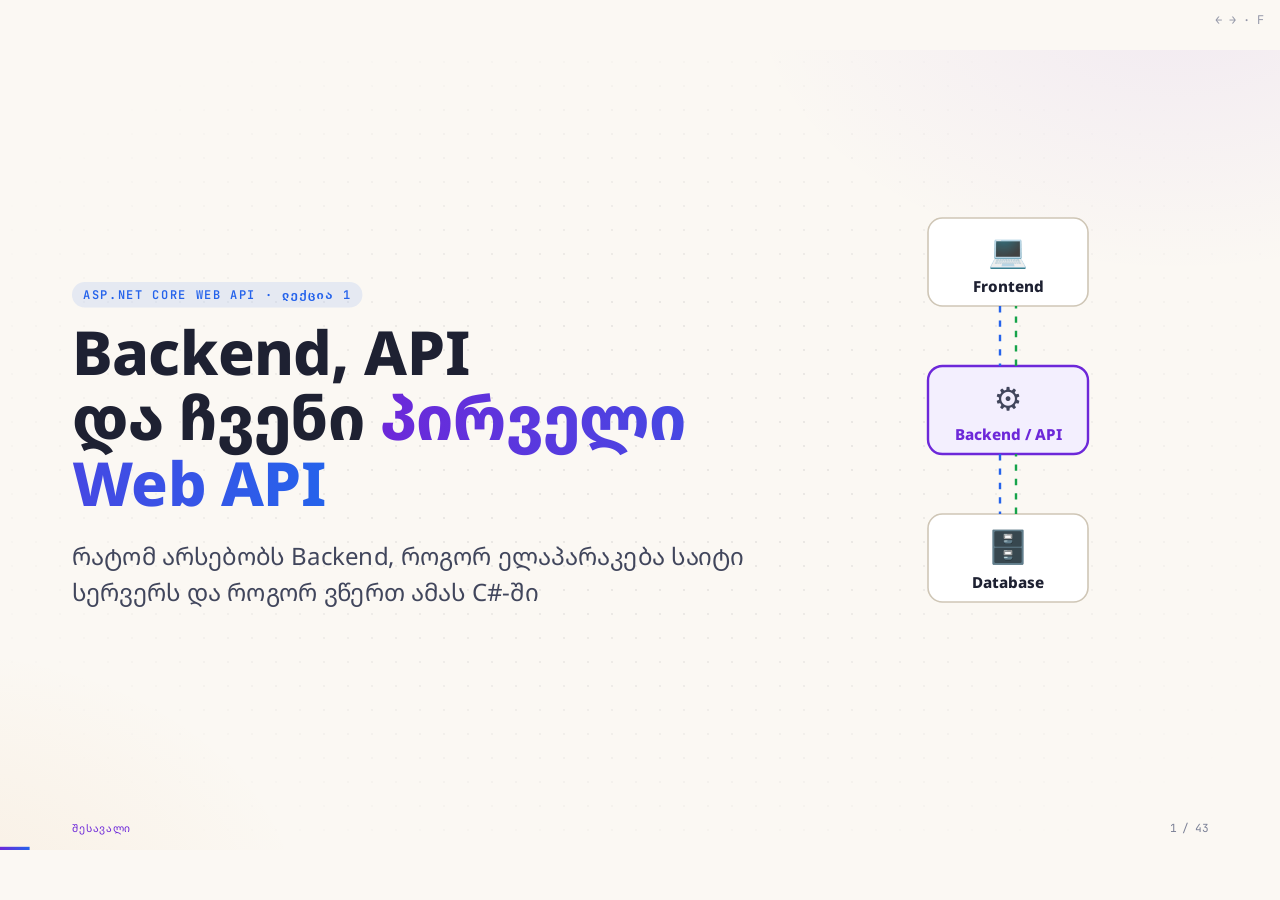
==== commit 3e56c447: "ნავიგაცია მხოლოდ ისრებით, ლექტორის ფანჯარა Ctrl+Shift+P-ზე Co-Authored-By: Claude Opus 5.5 <noreply@" ====
--- a/index.html
+++ b/index.html
@@ -1159,7 +1159,7 @@
 <div id="hud"><span class="sec"></span><span class="dots"></span><span class="num"></span></div><div id="bar"></div>
 </div></div>
 <div id="notes"></div><div id="overview"></div>
-<div id="help">→ შემდეგი · ← წინა · P ლექტორის ფანჯარა · N შენიშვნები · O ყველა სლაიდი · F სრული ეკრანი</div>
+<div id="help">← → · F</div>
 <script>(() => {
   const PRESENTER = new URLSearchParams(location.search).has('presenter');
   let bc = null; try { bc = new BroadcastChannel('deck-' + document.title); } catch (e) {}
@@ -1281,23 +1281,24 @@
   if (PRESENTER) {
     document.body.classList.add('presenter');
     const P = document.createElement('div'); P.id = 'presenter';
-    P.innerHTML = '<div class="p-head"><span class="p-title"></span><span class="p-steps"></span><span class="p-clock"></span></div><div class="p-notes"></div><div class="p-foot"><span class="p-next"></span><span class="p-help">→ / Space შემდეგი · ← წინა · ეს ფანჯარა მართავს პროექტორზე გახსნილ სლაიდებს</span></div>';
+    P.innerHTML = '<div class="p-head"><span class="p-title"></span><span class="p-steps"></span><span class="p-clock"></span></div><div class="p-notes"></div><div class="p-foot"><span class="p-next"></span><span class="p-help">→ შემდეგი · ← წინა · ეს ფანჯარა მართავს პროექტორზე გახსნილ სლაიდებს</span></div>';
     document.body.appendChild(P);
     setInterval(() => { const m = Math.floor((Date.now() - t0) / 60000); P.querySelector('.p-clock').textContent = `⏱ ${String(Math.floor(m / 60)).padStart(1, '0')}:${String(m % 60).padStart(2, '0')}`; }, 1000);
     try { bc.postMessage({ t: 'hello' }); } catch (e) {}
     document.addEventListener('keydown', e => {
-      const fwd = ['ArrowRight', 'PageDown', ' ', 'Enter', 'ArrowDown'], back = ['ArrowLeft', 'PageUp', 'Backspace', 'ArrowUp'];
+      const fwd = ['ArrowRight'], back = ['ArrowLeft'];
       if (fwd.includes(e.key)) { e.preventDefault(); bc.postMessage({ t: 'cmd', c: 'next' }); }
       else if (back.includes(e.key)) { e.preventDefault(); bc.postMessage({ t: 'cmd', c: 'prev' }); }
     });
   }
   document.addEventListener('keydown', e => {
     if (PRESENTER) return;
-    if (e.key === 'p' || e.key === 'P') { window.open(location.pathname + '?presenter' + location.hash, 'presenter', 'width=1100,height=800'); return; }
+    if ((e.ctrlKey || e.metaKey) && e.shiftKey && (e.key === 'p' || e.key === 'P')) { e.preventDefault(); window.open(location.pathname + '?presenter' + location.hash, 'presenter', 'width=1100,height=800'); return; }
     if (e.ctrlKey || e.metaKey || e.altKey) return;
     const key = e.key;
-    if (['ArrowRight', 'PageDown', ' ', 'Enter', 'ArrowDown'].includes(key)) { e.preventDefault(); e.shiftKey ? go(i + 1) : next(); }
-    else if (['ArrowLeft', 'PageUp', 'Backspace', 'ArrowUp'].includes(key)) { e.preventDefault(); e.shiftKey ? go(i - 1) : prev(); }
+    if (key === 'ArrowRight') { e.preventDefault(); e.shiftKey ? go(i + 1) : next(); }
+    else if (key === 'ArrowLeft') { e.preventDefault(); e.shiftKey ? go(i - 1) : prev(); }
+    else if ([' ', 'Enter', 'PageDown', 'PageUp', 'ArrowDown', 'ArrowUp', 'Backspace'].includes(key)) { e.preventDefault(); }
     else if (key === 'Home') go(0);
     else if (key === 'End') go(slides.length - 1, true);
     else if (key === 'n' || key === 'N') notes.classList.toggle('open');
@@ -1305,14 +1306,6 @@
     else if (key === 'f' || key === 'F') { document.fullscreenElement ? document.exitFullscreen() : document.documentElement.requestFullscreen?.(); }
     else if (key === 'a' || key === 'A') { k = groups[i].length; render(true); }
   });
-  document.getElementById('stage').addEventListener('click', e => {
-    if (PRESENTER) return;
-    if (e.target.closest('a,button,#notes')) return;
-    (e.clientX < innerWidth * 0.3) ? prev() : next();
-  });
-  let tx = null;
-  addEventListener('touchstart', e => tx = e.touches[0].clientX, { passive: true });
-  addEventListener('touchend', e => { if (tx == null) return; const d = e.changedTouches[0].clientX - tx; if (Math.abs(d) > 50) (d < 0 ? next() : prev()); tx = null; });
   addEventListener('hashchange', () => { const oi = i, ok = k; parseHash(); if (oi !== i || ok !== k) render(true); });
 
   function fit() {
